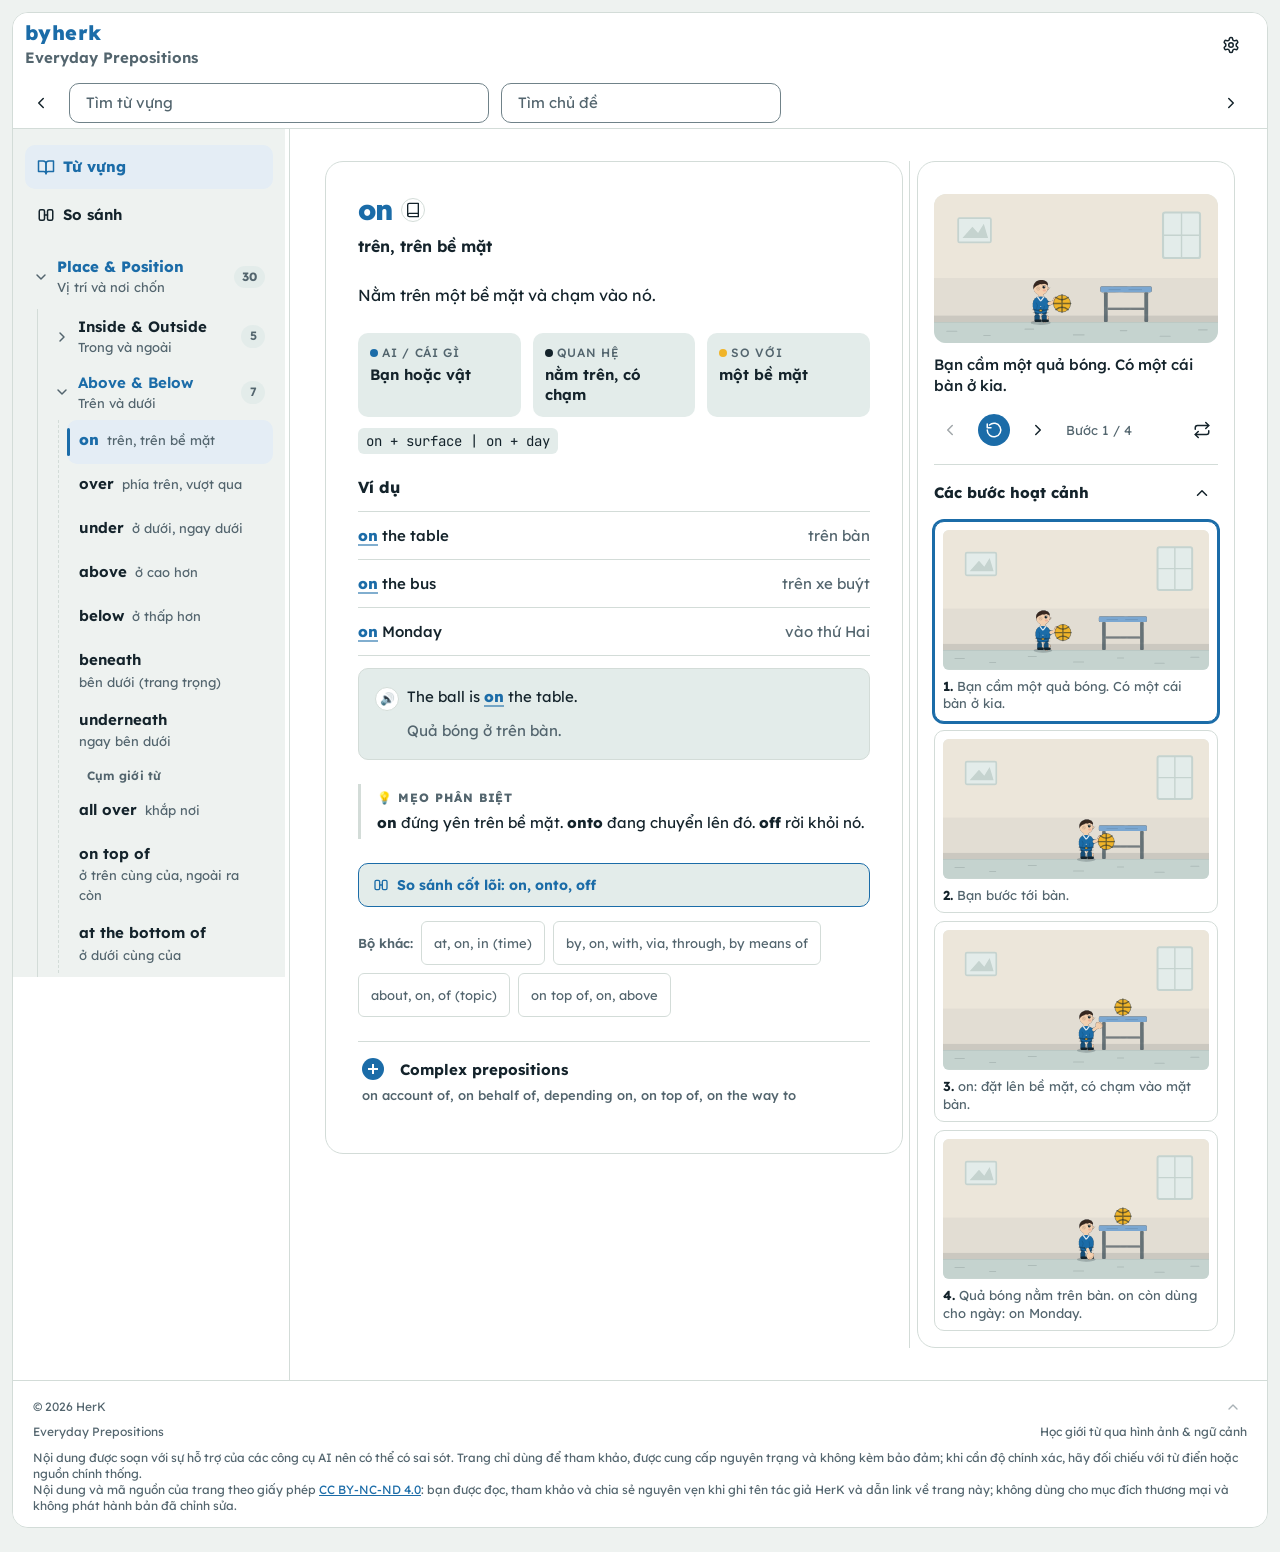
==== everyday-prepositions/index.html @ e8edf74a "feat: add three English learning pages (verbs, prepositions, Latin & Greek roots)" ====
<!doctype html>
<html lang="vi">
<head>
<meta charset="utf-8">
<meta name="viewport" content="width=device-width,initial-scale=1,viewport-fit=cover">
<!--
Everyday Prepositions: interactive English learning storyboard.
Author: HerK, 2026.
AI assistance: made with AI tools under HerK's direction. AI-assisted content may contain errors; the page is provided as is, for reference only, without warranty.
License: CC BY-NC-ND 4.0 (https://creativecommons.org/licenses/by-nc-nd/4.0/) for the page's content and code.
Fonts: Lexend and JetBrains Mono, loaded from Google Fonts under the SIL Open Font License 1.1 (https://openfontlicense.org); the page falls back to system fonts if they are blocked.
Content: 136 entries = 126 prepositions + 10 related expressions that are not prepositions (labelled), 7 large meaning groups, 14 small groups, 83 comparison sets.
Self-contained: scenes are inline SVG drawn by the page's own code, and no other local file is loaded.
-->
<title>Everyday Prepositions</title>
<meta name="description" content="Everyday Prepositions: học 126 giới từ tiếng Anh qua hoạt cảnh từng bước. Tác giả HerK, giấy phép CC BY-NC-ND 4.0.">
<link rel="canonical" href="https://byherk.github.io/projects/everyday-prepositions/">
<style>:root{color-scheme:light;box-sizing:border-box;padding-top:env(safe-area-inset-top,0px);padding-bottom:env(safe-area-inset-bottom,0px)}html{scroll-padding-top:env(safe-area-inset-top,0px)}body{margin:0;padding:0;font:14px -apple-system,BlinkMacSystemFont,sans-serif;background:#fff;color:#000}img{max-width:100%}[hidden]:not([hidden=until-found i]){display:none!important}</style>
<link rel="stylesheet" href="https://fonts.googleapis.com/css2?family=Lexend:wght@400;500;700;800&family=JetBrains+Mono:wght@500&display=swap">
<style>
/* Layout: nhóm → chọn từ → sân khấu hoạt hình (trái) + thẻ nghĩa (phải) → storyboard → các cặp dễ nhầm */
:root{
  /* ===== Design tokens =====
     Nhóm 1: màu ngữ nghĩa. Tên ngắn cũ (--bg, --card, --ink, --soft, --line, --stage, --me, --you, --third, --obj) chỉ là bí danh cho hình minh họa và quy tắc cũ.
     Nhóm 2: thang khoảng cách (4/8), chữ, bo góc, bóng, thời lượng, icon. Độ tương phản đã đo trên computed style thật. */
  --surface-base:#EEF2F0; --surface-raised:#FFFFFF; --surface-sunken:#E3ECEA;
  --text-primary:#14232B; --text-secondary:#53656E;
  --border-subtle:#D3DCD8; --border-strong:#708289;
  --accent:#1B6CA8; --on-accent:#FFFFFF; --focus-ring:var(--accent);
  --accent-tint:color-mix(in srgb,var(--accent) 12%,var(--surface-raised));
  --scrim:rgba(14,39,48,.45);
  --scene-person:#1B6CA8; --scene-other:#DB6F1F; --scene-third:#2C8A6B; --scene-object:#F0B429;
  --space-1:4px; --space-2:8px; --space-3:12px; --space-4:16px; --space-5:20px; --space-6:24px; --space-8:32px;
  --radius-sm:6px; --radius-md:10px; --radius-lg:16px; --radius-pill:999px;
  --shadow-2:0 12px 32px rgba(17,38,43,.18);
  --dur-fast:.12s; --dur-base:.18s; --ease:cubic-bezier(.2,0,0,1);
  --fs-caption:12px; --fs-small:13px; --fs-body:15px; --fs-body-lg:16px; --fs-lead:18px; --fs-title:20px; --fs-display:clamp(34px,3.6vw,48px);
  --fw-regular:400; --fw-medium:500; --fw-semibold:650; --fw-bold:750; --fw-black:800;
  --lh-tight:1.15; --lh-snug:1.35; --lh-body:1.6;
  --icon-sm:16px; --icon-md:20px; --icon-ctl:18px; --btn-icon:32px; --bar-h:52px; --icon-stroke:2;
  --bg:var(--surface-base); --card:var(--surface-raised); --ink:var(--text-primary); --soft:var(--text-secondary); --line:var(--border-subtle); --stage:var(--surface-sunken);
  --me:var(--scene-person); --you:var(--scene-other); --third:var(--scene-third); --obj:var(--scene-object);
  --inkc:#14202A; --ground:#C5D3CF; --wall:#ECE6DA; --obj2:#7BA7D1; --skin:#F3CFAE; --ok:#2C8A6B;
  --f-body:'Lexend',system-ui,-apple-system,'Segoe UI',sans-serif;
  --f-mono:'JetBrains Mono',ui-monospace,Menlo,monospace;
}
@media (prefers-color-scheme: dark){
:root:not([data-theme="light"]){
    --surface-base:#0F1719; --surface-raised:#172226; --surface-sunken:#1E2D31;
    --text-primary:#E6EEEC; --text-secondary:#9BB0AC;
    --border-subtle:#2A3A3E; --border-strong:#64797E;
    --accent:#6DB6EE; --on-accent:#0F1719;
    --scrim:rgba(0,0,0,.6);
    --scene-person:#6DB6EE; --scene-other:#F29B52; --scene-third:#5CC2A0; --scene-object:#F2C14E;
    --inkc:#D5E0DE; --ground:#2A3E42; --wall:#26383B; --obj2:#6F97C2; --ok:#3FA886; color-scheme:dark;
  }
}
:root[data-theme="dark"]{
  --surface-base:#0F1719; --surface-raised:#172226; --surface-sunken:#1E2D31;
  --text-primary:#E6EEEC; --text-secondary:#9BB0AC;
  --border-subtle:#2A3A3E; --border-strong:#64797E;
  --accent:#6DB6EE; --on-accent:#0F1719;
  --scrim:rgba(0,0,0,.6);
  --scene-person:#6DB6EE; --scene-other:#F29B52; --scene-third:#5CC2A0; --scene-object:#F2C14E;
  --inkc:#D5E0DE; --ground:#2A3E42; --wall:#26383B; --obj2:#6F97C2; --ok:#3FA886; color-scheme:dark;
}
*{box-sizing:border-box}
body{margin:0;background:var(--bg);color:var(--ink);font-family:var(--f-body);font-size:15px;line-height:1.55;
  padding-block:22px 56px;
  padding-left:max(16px,env(safe-area-inset-left,0px));padding-right:max(16px,env(safe-area-inset-right,0px))}
.wrap{max-width:1080px;margin:0 auto;display:flex;flex-direction:column;gap:24px}
button{font-family:inherit;color:inherit}
:focus-visible{outline:3px solid var(--accent);outline-offset:2px}
.eyebrow{margin:0 0 6px;font-size:12px;font-weight:700;letter-spacing:.12em;text-transform:uppercase;color:var(--soft)}
h1{margin:0;font-size:clamp(28px,5.6vw,44px);line-height:1.08;font-weight:800;letter-spacing:-.02em;text-wrap:balance}
.nav{display:flex;flex-direction:column;gap:12px}
.chips{display:flex;flex-wrap:wrap;gap:8px}
.chip{padding:8px 14px;border:1px solid var(--line);background:var(--card);border-radius:999px;cursor:pointer;font-size:14px;font-weight:500}
.chip .n{margin-left:6px;font-size:12px;color:var(--soft)}
.chip[aria-pressed="true"]{background:var(--accent);border-color:var(--accent);color:var(--on-accent)}
.vchip{border-radius:8px;font-weight:700;font-size:14.5px;padding:6px 13px;transition:background .15s ease,color .15s ease,border-color .15s ease}
.gdesc{margin:0;color:var(--soft);font-size:14px}
.main{display:grid;grid-template-columns:minmax(0,1.2fr) minmax(0,1fr);gap:20px;align-items:start}
@media (max-width:860px){
.main{grid-template-columns:minmax(0,1fr)}
}
.panel{background:var(--card);border:1px solid var(--line);border-radius:18px;padding:14px;min-width:0}
.stagewrap{display:flex;flex-direction:column;gap:12px}
#stage{display:block;width:100%;height:auto;border-radius:12px}
.cap{margin:0;min-height:3.3em;font-size:16px;font-weight:500;line-height:1.5}
.ctl{display:flex;flex-wrap:wrap;align-items:center;gap:8px}
.btn{padding:8px 14px;border:1px solid var(--line);background:var(--bg);border-radius:10px;cursor:pointer;font-size:14px;font-weight:500}
.btn.pri{background:var(--accent);border-color:var(--accent);color:var(--on-accent)}
.btn:disabled{opacity:.4;cursor:default}
.ctl label{display:flex;align-items:center;gap:6px;font-size:13px;color:var(--soft);margin-left:auto}
#stepno{font-variant-numeric:tabular-nums;font-size:13px;color:var(--soft)}
.info{display:flex;flex-direction:column;gap:14px;padding:20px}
/* ===== Thẻ nghĩa: phân cấp chữ =====
   1 từ đích (display) > 2 loại từ, nghĩa chính > 3 giải thích ngắn > 4 tiêu đề mục (h3) > 5 ví dụ EN > 6 dịch VI và chú thích.
   Khoảng cách: trong một nhóm 8–12px, giữa các mục 24px. Từ đích trong ví dụ: .tgt = đậm + gạch chân + màu nhấn (không chỉ dựa vào màu). */
.wordrow{display:flex;flex-direction:column;gap:var(--space-2)}
.word{margin:0;font-size:clamp(calc(var(--space-8) - var(--space-1)),2.2vw,var(--space-8));line-height:var(--lh-tight);font-weight:var(--fw-black);letter-spacing:-.025em;color:var(--accent);display:inline-flex;align-items:center;flex-wrap:wrap;gap:var(--space-2)}
.word .say{margin:0}
.word-sub{display:flex;flex-wrap:wrap;align-items:baseline;gap:var(--space-1) var(--space-3)}
.gloss{font-size:var(--fs-body-lg);font-weight:var(--fw-semibold)}
.core{margin:0;font-size:var(--fs-body-lg);line-height:var(--lh-body)}
.who{display:grid;grid-template-columns:repeat(3,minmax(0,1fr));gap:var(--space-3)}
.who span{background:var(--surface-sunken);border-radius:var(--radius-md);padding:var(--space-3);font-weight:var(--fw-semibold);font-size:var(--fs-body);line-height:var(--lh-snug);min-width:0;overflow-wrap:anywhere}
.who small{display:flex;align-items:center;gap:var(--space-1);margin-bottom:var(--space-1);font-size:var(--fs-caption);font-weight:var(--fw-medium);letter-spacing:.06em;text-transform:uppercase;color:var(--text-secondary)}
.who small::before{content:"";width:8px;height:8px;border-radius:50%;background:var(--text-primary)}
.who .w0 small::before{background:var(--scene-person)}
.who .w2 small::before{background:var(--scene-object)}
@media (max-width:600px){ /* 3 ô hẹp bị xuống dòng từng chữ; ≤600px xếp mỗi ô một hàng, nhãn bên trái, nội dung bên phải */
 .who{grid-template-columns:minmax(0,1fr)}
 .who span{display:flex;align-items:baseline;gap:var(--space-3)}
 .who small{flex:none;width:calc(var(--space-8)*3);margin-bottom:0;white-space:nowrap} /* nhãn trang giới từ dài hơn nhãn trang động từ ("Ai / cái gì", F-15 giữ nhãn) nên cột nhãn rộng 96px thay vì 80px */
}
.pat{margin:0}
.pat code{font-family:var(--f-mono);font-size:14px;background:var(--surface-sunken);padding:var(--space-1) var(--space-2);border-radius:var(--radius-sm);overflow-wrap:anywhere}
.ex-sec{display:flex;flex-direction:column;gap:var(--space-3)}
.sec-h{margin:0;font-size:var(--fs-body-lg);font-weight:var(--fw-bold);line-height:var(--lh-snug)}
.ph{margin:0;padding:0;list-style:none;display:flex;flex-direction:column;border-top:1px solid var(--border-subtle)}
.ph li{display:flex;justify-content:space-between;gap:var(--space-4);padding:var(--space-3) 0;border-bottom:1px solid var(--border-subtle)}
.ph-en{font-size:var(--fs-body);font-weight:var(--fw-medium)}
.ph-vi{font-size:var(--fs-body);color:var(--text-secondary);text-align:right}
@media (max-width:600px){.ph li{flex-direction:column;gap:var(--space-1)}.ph-vi{text-align:left}} /* ≤600px tiếng Anh trên, tiếng Việt dưới, cùng căn trái */
.ex{margin:0;padding:var(--space-4);background:var(--surface-sunken);border:1px solid var(--border-subtle);border-radius:var(--radius-md);line-height:var(--lh-body);transition:background-color var(--dur-base) var(--ease)}
.ex.saying{background:var(--accent-tint)} /* câu đang đọc: một điểm nhấn duy nhất, như .cex-pair.saying */
@media (prefers-reduced-motion:reduce){.ex{transition:none}}
.ex-en{font-size:var(--fs-body);font-weight:var(--fw-regular);color:var(--text-primary)}
.ex-vi{display:block;color:var(--text-secondary);font-style:normal;font-size:var(--fs-body);font-weight:var(--fw-regular);margin-top:var(--space-2);padding-left:calc(var(--icon-md) + var(--space-1) + var(--space-2))}
.tgt,.cex-en mark{background:none;color:var(--accent);font-weight:var(--fw-black);text-decoration:underline;text-decoration-thickness:2px;text-underline-offset:3px;text-decoration-color:color-mix(in srgb,var(--accent) 55%,transparent);padding:0}
.cmp{margin:0;padding:var(--space-1) 0 var(--space-1) var(--space-4);border-left:3px solid var(--border-subtle);font-size:var(--fs-body);line-height:var(--lh-body)}
.cmp small{display:block;font-size:var(--fs-caption);font-weight:var(--fw-bold);letter-spacing:.08em;text-transform:uppercase;color:var(--text-secondary);margin-bottom:var(--space-1)}
.cmp p{margin:0}
.cmp b,.cmpnote b{font-weight:var(--fw-bold);color:var(--text-primary)}
input::placeholder,textarea::placeholder{color:var(--text-secondary);opacity:1}
h2.sec{margin:0 0 4px;font-size:20px;font-weight:700}
/* Các bước hoạt cảnh: một hình mỗi hàng ở mọi bề rộng, hình rộng gần hết khung (giữ tỷ lệ 400:210), chữ của bước nằm dưới hình */
.board{display:grid;grid-template-columns:minmax(0,1fr);gap:var(--space-2)}
.board[hidden]{display:none}
.fr{display:flex;flex-direction:column;gap:var(--space-2);padding:var(--space-2);text-align:left;background:var(--card);border:1px solid var(--line);border-radius:var(--radius-md);cursor:pointer;min-width:0}
.fr svg{display:block;width:100%;height:auto;border-radius:var(--radius-sm)}
.fr p{margin:0;font-size:var(--fs-small);line-height:var(--lh-snug);color:var(--soft)}
.fr b{color:var(--ink);font-variant-numeric:tabular-nums}
.fr[aria-current="step"]{border-color:var(--accent);box-shadow:0 0 0 2px var(--accent)}
.pairs{display:grid;grid-template-columns:repeat(auto-fit,minmax(250px,1fr));gap:12px}
.pair{background:var(--card);border:1px solid var(--line);border-radius:14px;padding:14px;display:flex;flex-direction:column;gap:10px;min-width:0}
.pair p{margin:0;font-size:14px;color:var(--soft)}
.pair .chips{gap:6px}
.pair .chip{padding:5px 12px;font-weight:700}
/* SVG scene */
.pc line.fs{stroke:var(--skin);stroke-width:4.8}
.shd{fill:var(--ink);opacity:.13}
.hl{fill:var(--ground);opacity:.55}
.cdb ellipse{fill:var(--ink);opacity:.06}
.gt{fill:none;stroke:var(--ink);stroke-width:1.6;stroke-linecap:round;opacity:.13}
.o,.o2{stroke:rgba(18,32,40,.3);stroke-width:1;stroke-linejoin:round}
.bgw{fill:var(--wall)}
.bgw2{fill:var(--ink);opacity:.045}
.bgb{fill:var(--ink);opacity:.11}
.bgwin rect{fill:var(--stage);stroke:var(--ground);stroke-width:3}
.bgwin path{stroke:var(--ground);stroke-width:2;fill:none}
.bgpic rect{fill:var(--stage);stroke:var(--ground);stroke-width:2.5}
.bgpic path{fill:var(--ground)}
.bgdt rect,.bgdt circle{fill:var(--ground);opacity:.7}
.hlt{fill:none;stroke:#fff;stroke-opacity:.22;stroke-width:2.2;stroke-linecap:round}
.brw{fill:none;stroke:#3a2a22;stroke-width:1.3;stroke-linecap:round}
.pc-third .brw{stroke:#8a8a93}
.bgpic circle{fill:var(--stage);stroke:var(--ground);stroke-width:2.5}
.bgpic .bgh{fill:none;stroke:var(--ground);stroke-width:2;stroke-linecap:round}
.bgsh{fill:var(--soft);opacity:.55}
.bgbk rect{fill:var(--ground)}
.bgbk rect:nth-child(2n){fill:var(--obj2);opacity:.55}
.bgcu rect{fill:var(--obj2);opacity:.45}
.bgh{stroke:var(--ground);stroke-width:2;fill:none;stroke-linecap:round}
.bgdt2 path{fill:var(--ground);opacity:.75}
.bgfc{fill:none;stroke:var(--ground);stroke-width:3;opacity:.8}
.bgbird{fill:none;stroke:var(--ink);stroke-width:1.4;opacity:.3;stroke-linecap:round}
.bgdim{fill:#0b1a2a;opacity:.34}
.bgmoon{fill:#f4efd2}
.bgstar{fill:#fff;opacity:.85}
.bgnight .bgwin rect{fill:#1d2b3f}
.bgnight .bgdim{opacity:.22}
.pc line.slh{stroke:#fff;stroke-opacity:.26;stroke-width:1.5}
.pc line.slh.sk{stroke-opacity:.3}
.sh2s{fill:#000;fill-opacity:.16}
.fold{fill:none;stroke:#000;stroke-opacity:.2;stroke-width:.9;stroke-linecap:round}
.cuff{stroke-opacity:.38;stroke-width:1.3}
.cheek{fill:#e8756a;fill-opacity:.34}
.strand{fill:none;stroke:#fff;stroke-opacity:.3;stroke-width:.9;stroke-linecap:round}
.hairs{fill:none;stroke:#000;stroke-opacity:.32;stroke-width:.8;stroke-linecap:round}
.hairs.lid{stroke:#14232B;stroke-opacity:.55;stroke-width:1}
.eyehl{fill:#fff}
.fing{fill:none;stroke:#7a4a30;stroke-opacity:.35;stroke-width:.7;stroke-linecap:round}
.lgh{fill:none;stroke:#fff;stroke-opacity:.22;stroke-width:1.2;stroke-linecap:round}
.lgs{fill:none;stroke:#000;stroke-opacity:.16;stroke-width:1.4;stroke-linecap:round}
.sole{fill:none;stroke:#000;stroke-opacity:.45;stroke-width:1.1;stroke-linecap:round}
.btn{fill:#fff;fill-opacity:.85}
.buck{fill:#e8b13a;stroke:#14232B;stroke-width:.6;stroke-linejoin:round}
.sky{fill:var(--stage)}
.ground{fill:var(--ground)}
.el{transform-origin:0 0;transform-box:view-box;transition:transform var(--d,1.2s) ease-in-out,opacity .5s ease}
.snap .el{transition:none}
@media (prefers-reduced-motion:reduce){
.el{transition-duration:.01s}
}
.lw{transform-origin:0 0;transform-box:view-box}
.walking .lw1{animation:lstep var(--sd,.46s) ease-in-out infinite alternate}
.walking .lw2{animation:lstep var(--sd,.46s) ease-in-out infinite alternate-reverse}
@keyframes lstep{from{transform:rotate(var(--sa,-26deg))}to{transform:rotate(var(--sb,26deg))}}
.kw,.aw{transform-origin:0 0;transform-box:view-box}
.walking .kw1{animation:kstep calc(var(--sd,.46s)*2) ease-in-out infinite}
.walking .kw2{animation:kstep calc(var(--sd,.46s)*2) ease-in-out infinite;animation-delay:calc(var(--sd,.46s)*-1)}
@keyframes kstep{0%,50%{transform:rotate(3deg)}75%{transform:rotate(var(--sk,52deg))}100%{transform:rotate(3deg)}}
.walking .aw[data-rest].awA{animation:astep var(--sd,.46s) ease-in-out infinite alternate-reverse}
.walking .aw[data-rest].awB{animation:astep var(--sd,.46s) ease-in-out infinite alternate}
@keyframes astep{from{transform:rotate(var(--aa,-24deg))}to{transform:rotate(var(--ab,24deg))}}
.fw{transform-origin:0 0;transform-box:view-box}
.walking .fw1{animation:fstep calc(var(--sd,.46s)*2) ease-in-out infinite}
.walking .fw2{animation:fstep calc(var(--sd,.46s)*2) ease-in-out infinite;animation-delay:calc(var(--sd,.46s)*-1)}
@keyframes fstep{0%{transform:rotate(15deg)}40%{transform:rotate(-17deg)}50%{transform:rotate(-4deg)}62%{transform:rotate(-20deg)}80%{transform:rotate(-10deg)}100%{transform:rotate(15deg)}}
.bw{transform-origin:0 -22px;transition:rotate .25s ease-out}
.walking .bw{rotate:var(--lean,0deg);animation:bstep var(--sd,.46s) ease-in-out infinite}
@keyframes bstep{0%,100%{transform:translateY(var(--bh,1.7px))}50%{transform:translateY(calc(var(--bh,1.7px)*-1))}}
@media (prefers-reduced-motion:reduce){
.walking .lw,.walking .kw,.walking .aw,.walking .fw,.walking .bw{animation:none;rotate:none}
.walking .aw[data-rest].awA,.walking .aw[data-rest].awB{animation:none}
.bw{transition:none}
}
.pc{color:var(--me)}
.pc-you{color:var(--you)}
.pc-third{color:var(--third)}
.pc rect{fill:currentColor}
.pc line{stroke:currentColor;stroke-width:6;stroke-linecap:round}
.skin,.hand{fill:var(--skin)}
.eyedot{fill:#14232B}
.hair{fill:#3a2a22}
.pc-you .hair{fill:#1d1d2b}
.pc-third .hair{fill:#9a9aa3}
.pc rect.nk{fill:var(--skin)}
.ear{stroke:rgba(0,0,0,.18);stroke-width:.8}
.cl{fill:none;stroke:#fff;stroke-opacity:.85;stroke-width:1.8;stroke-linecap:round;stroke-linejoin:round}
.blt{fill:none;stroke:rgba(0,0,0,.28);stroke-width:2.2;stroke-linecap:round}
.o{fill:var(--obj)}
.o2{fill:var(--obj2)}
.tb{fill:var(--obj2)}
.ln{fill:none;stroke:var(--ink);stroke-width:2;stroke-linecap:round;stroke-linejoin:round;opacity:.65}
.cn{fill:var(--obj);stroke:var(--ink);stroke-opacity:.35;stroke-width:1.5}
.dk{fill:var(--ink)}
.scr{fill:var(--stage)}
.cm{font:800 13px var(--f-body);fill:var(--ink)}
.bb,.cd{fill:var(--card);stroke:var(--line);stroke-width:1.5}
.bq{font:600 13px var(--f-body);fill:var(--ink)}
.ct{font:600 12px var(--f-body);fill:var(--ink)}
.lb{font:600 12px var(--f-body);fill:var(--soft)}
.sp{fill:none;stroke:var(--soft);stroke-width:2;stroke-dasharray:5 4}
.ar{fill:none;stroke:var(--accent);stroke-width:3.5;stroke-linecap:round;stroke-linejoin:round}
.kn{stroke-width:3}
.hd{stroke-width:3}
.cf{fill:var(--card);stroke:var(--ink);stroke-opacity:.5;stroke-width:2}
.o2g rect,.o2g circle{fill:var(--obj2)}
.hole{fill:var(--stage)}
.tk{fill:var(--ok)}
.tkp{fill:none;stroke:#fff;stroke-width:2.6;stroke-linecap:round;stroke-linejoin:round}
.qq{fill:var(--obj)}
.cn2{fill:var(--me);opacity:.2}
.fl{fill:var(--you)}
.ap{fill:#D8553F}
.lf{fill:var(--third)}
.mt{fill:#B8573D}
.tg{fill:#E58A93}
.pl{fill:none;stroke:var(--you);stroke-width:4;stroke-linecap:round}
.wv{stroke:var(--accent);opacity:1}
.cmpsec{display:flex;flex-direction:column;gap:14px}
.cmpsec h2.sec{margin:0}
.cmpnote{margin:0;font-size:var(--fs-body);font-weight:500}
.sec2{margin:0;font-size:17px;font-weight:700}
.cmpsec>.ux-fold-head{margin-top:var(--space-3)}
.cmpsec>.cboard[hidden]{display:none}
.cmpwrap{display:grid;grid-template-columns:repeat(auto-fit,minmax(min(100%,300px),1fr));gap:var(--space-4)}
.cpanel{background:var(--card);border:1px solid var(--line);border-radius:var(--radius-lg);padding:var(--space-3);display:flex;flex-direction:column;gap:var(--space-3);min-width:0}
.chead{display:flex;flex-wrap:wrap;align-items:baseline;gap:2px var(--space-3)}
.cword{display:inline-flex;align-items:center;gap:var(--space-2);padding:0;border:0;background:none;cursor:pointer;font:inherit;color:var(--accent);font-size:28px;font-weight:800;letter-spacing:-.02em;line-height:1.1;text-align:left}
.cword .cwt{font-size:inherit;color:inherit;border-bottom:2px dotted transparent}
.cword:hover .cwt{border-bottom-color:currentColor}
.cword[aria-pressed="true"] .cwt{border-bottom:2px solid currentColor}
.crow.chd .cword{font-size:var(--fs-title)}
.chead span{font-size:var(--fs-small);color:var(--soft)}
.cst{display:block;width:100%;height:auto;border-radius:var(--radius-md)}
.ccap{font-size:var(--fs-body);line-height:1.45;min-height:4.4em}
#cstepno{font-variant-numeric:tabular-nums;font-size:var(--fs-small);color:var(--soft)}
.cboard{overflow-x:auto;border:1px solid var(--line);border-radius:var(--radius-lg);background:var(--card)}
.cin{min-width:calc(var(--n)*190px)}
.crow{display:grid;grid-template-columns:repeat(var(--n),minmax(0,1fr));gap:var(--space-3);padding:var(--space-3);border-top:1px solid var(--line);cursor:pointer}
.crow.chd{cursor:default;border-top:0;font-size:var(--fs-title);color:var(--accent);padding-bottom:var(--space-1)}
.crow[aria-current]{background:var(--stage)}
.cell{min-width:0}
.cell svg{display:block;width:100%;height:auto;border-radius:var(--radius-md)}
.cell p{margin:var(--space-2) 0 0;font-size:var(--fs-body);line-height:1.45;color:var(--soft)}
.cell b{color:var(--ink);font-variant-numeric:tabular-nums}
.cbtns{display:flex;flex-direction:column;gap:var(--space-2)}
.cbtns .btn{display:inline-flex;align-items:center;gap:var(--space-2);text-align:left}
.cbtns .btn.btn-pri{background:var(--stage);border-color:var(--accent);color:var(--accent);font-weight:700}
.cbtns .btn.btn-pri:hover{background:var(--card);box-shadow:0 2px 8px rgba(0,0,0,.08)}
.cbtns .btn .ic{flex:none}
.cbtns-sub{display:flex;flex-wrap:wrap;align-items:center;gap:var(--space-2);margin-top:2px}
.csub-lbl{font-size:var(--fs-caption);font-weight:600;color:var(--soft)}
.csub-chip{padding:var(--space-1) var(--space-3);border:1px solid var(--line);background:var(--card);border-radius:var(--radius-sm);font-size:var(--fs-caption);color:var(--soft);cursor:pointer;transition:all .15s ease}
.csub-chip:hover{color:var(--ink);border-color:var(--accent);background:var(--stage)}
@media (prefers-reduced-motion:reduce){.csub-chip{transition:none}}
.combo{position:relative;max-width:560px;width:100%}
.cbpop{position:absolute;z-index:30;left:0;right:0;top:calc(100% + var(--space-2));background:var(--card);border:1px solid var(--line);border-radius:var(--radius-lg);box-shadow:var(--shadow-2);padding:var(--space-2);display:flex;flex-direction:column;gap:var(--space-2)}
.cbpop[hidden]{display:none}
.cbsearch{position:relative;isolation:isolate;display:flex;align-items:center;gap:var(--space-1);height:40px;padding:0 var(--space-1);border:1px solid var(--border-strong);border-radius:var(--radius-md);background:var(--surface-raised);color:var(--text-secondary)}
.cbsearch::after{content:"";position:absolute;inset:-3px;z-index:-1}
.cbsearch:focus-within{outline:3px solid var(--accent);outline-offset:1px}
.cbsearch input{flex:1;min-width:0;height:100%;border:0;background:transparent;color:var(--ink);font:inherit;font-size:var(--fs-body);padding:0 var(--space-2);outline:none}
#cblist{margin:0;padding:0;list-style:none;max-height:min(340px,50vh);overflow:auto}
#cblist li{padding:var(--space-2) var(--space-3);border-radius:var(--radius-md);cursor:pointer;font-size:var(--fs-body);font-weight:500;display:flex;justify-content:space-between;gap:var(--space-3)}
#cblist li.act{background:var(--stage)}
#cblist li[aria-selected="true"]{font-weight:700;color:var(--accent)}
#cblist li[aria-selected="true"]::after{content:"✓";flex:none}
#cblist mark{background:none;color:var(--accent);font-weight:800;text-decoration:underline;text-underline-offset:3px}
.cbempty,.cbcount{margin:0;padding:var(--space-1) var(--space-3);font-size:var(--fs-small);color:var(--soft)}
.cbcount:empty{display:none}
.gclear[hidden]{display:none}
.gl{margin:0;padding:0;list-style:none;max-height:min(400px,55vh);overflow:auto;scroll-padding-block:34px}
.gl[hidden]{display:none}
.gl .ghd{position:sticky;top:0;z-index:1;display:flex;justify-content:space-between;padding:var(--space-2) var(--space-3) var(--space-1);background:var(--card);border-bottom:1px solid var(--line);font-size:var(--fs-caption);font-weight:700;letter-spacing:.08em;text-transform:uppercase;color:var(--soft)}
.gl li[role=option]{padding:var(--space-2) var(--space-3);border-radius:var(--radius-md);cursor:pointer;display:flex;flex-wrap:wrap;align-items:baseline;gap:2px var(--space-3)}
.gl li.act{background:var(--stage)}
.gl li[aria-selected="true"]::after{content:"✓";margin-left:auto;color:var(--accent);font-weight:700}
.gl .gw{font-size:var(--fs-body);font-weight:800;color:var(--accent)}
.gl .gv{font-size:var(--fs-small);color:var(--soft)}
.gl .gm{flex-basis:100%;font-size:var(--fs-small);color:var(--soft)}
.gl mark{background:none;color:inherit;font-weight:800;text-decoration:underline;text-underline-offset:3px}
.gl .gw mark{color:var(--ink)}
.mainzone{display:flex;flex-direction:column;gap:var(--space-6)}
body::before{content:"";position:fixed;inset:0 0 auto;height:env(safe-area-inset-top,0px);z-index:50;background:var(--bg)}
#card,#bigname,#cbigname,#cmpnote,#ux-shell{scroll-margin-top:calc(72px + env(safe-area-inset-top,0px))}
.bigname{display:flex;align-items:center;gap:var(--space-2);font-size:var(--fs-body);font-weight:700;color:var(--ink);min-width:0}
.bigico{flex:none;display:inline-flex;color:var(--soft)}
.bigname #bigtxt{min-width:0;overflow-wrap:anywhere}
.tree2 li.bhd,#cblist.tree2 li.bhd{align-items:center}
.tree2 .bhn,#cblist.tree2 .bhn{display:flex;flex-direction:column;gap:1px;min-width:0}
.tree2 .bhn b,#cblist.tree2 .bhn b{font-weight:700;overflow-wrap:anywhere}
.tree2 .bhn small,#cblist.tree2 .bhn small{font-size:var(--fs-caption);font-weight:500;color:var(--soft);white-space:nowrap;overflow:hidden;text-overflow:ellipsis}
.tree2 li.bhd.cur .bhn b,#cblist.tree2 li.bhd.cur .bhn b{color:var(--accent)}
.tree2 li.sgh,#cblist.tree2 li.sgh{display:flex;align-items:center;gap:var(--space-2);padding:var(--space-2) var(--space-3) var(--space-2) 28px;border-radius:var(--radius-md);cursor:pointer;font-size:var(--fs-body);font-weight:600;color:var(--ink)}
.tree2 li.sgh.act,#cblist.tree2 li.sgh.act{background:var(--stage)}
.tree2 li.sgh.cur .shn,#cblist.tree2 li.sgh.cur .shn{color:var(--accent);font-weight:800}
.tree2 li.sgh .bch,#cblist.tree2 li.sgh .bch{flex:none;color:var(--soft);transition:transform .15s}
.tree2 li.sgh[aria-expanded="true"] .bch,#cblist.tree2 li.sgh[aria-expanded="true"] .bch{transform:rotate(90deg)}
.tree2 li.sgh .shn,#cblist.tree2 li.sgh .shn{flex:1;min-width:0;overflow-wrap:anywhere}
.tree2 li.sgh .bhc,#cblist.tree2 li.sgh .bhc{flex:none;margin-left:auto;font-size:var(--fs-caption);font-weight:600;color:var(--soft);font-variant-numeric:tabular-nums}
.tree2 li.sdesc,#cblist.tree2 li.sdesc{padding:0 var(--space-3) var(--space-1) 50px;font-size:var(--fs-small);color:var(--soft)}
.tree2 li[role=option]:not(.bhd):not(.sgh):not(.phd):not(.gm),#cblist.tree2 li[role=option]:not(.bhd):not(.sgh):not(.phd):not(.gm){padding-left:50px}
.tree2 li.ph2,#cblist.tree2 li.ph2{padding-left:64px}
.tree2.q li[role=option]:not(.gm){padding-left:var(--space-3)}
.tree2 .opath{flex-basis:100%;font-size:var(--fs-small);line-height:var(--lh-snug);color:var(--text-secondary)}
#cblist.tree2.q li[role=option]{flex-wrap:wrap}
.tree2 li.phd,#cblist.tree2 li.phd{display:flex;align-items:center;gap:var(--space-2);padding:var(--space-1) var(--space-3) var(--space-1) 50px;border-radius:var(--radius-md);cursor:pointer;color:var(--soft)}
.tree2 li.phd.act,#cblist.tree2 li.phd.act{background:var(--stage)}
.tree2 li.phd .phn,#cblist.tree2 li.phd .phn{font-size:var(--fs-small);font-weight:700;padding:1px var(--space-3);border:1px solid var(--line);border-radius:var(--radius-pill);background:var(--bg);color:var(--ink);font-variant-numeric:tabular-nums}
.tree2 li.phd .pch,#cblist.tree2 li.phd .pch{transition:transform .15s}
.tree2 li.phd[aria-expanded="true"] .pch,#cblist.tree2 li.phd[aria-expanded="true"] .pch{transform:rotate(180deg)}
.tree2 li.phd[aria-expanded="true"] .phn,#cblist.tree2 li.phd[aria-expanded="true"] .phn{display:none}
.tree2 li[data-n],#cblist.tree2 li[data-n]{scroll-margin-top:50px}
@media (prefers-reduced-motion:reduce){
.tree2 li.sgh .bch,.tree2 li.phd .pch{transition:none}
}
.tree2 li.qsec,#cblist.tree2 li.qsec{display:flex;align-items:center;gap:var(--space-2);padding:var(--space-2) var(--space-3) var(--space-1);font-size:var(--fs-caption);font-weight:700;color:var(--soft);font-variant-numeric:tabular-nums}
.tree2 li.qsec .qico,#cblist.tree2 li.qsec .qico{font-size:var(--fs-caption);font-weight:800;letter-spacing:.02em}
.tree2 li.gm,#cblist.tree2 li.gm{display:flex;flex-wrap:nowrap;align-items:center;gap:var(--space-3);padding:var(--space-2) var(--space-3);border-radius:var(--radius-md);cursor:pointer}
.tree2 li.gm .gic,#cblist.tree2 li.gm .gic{flex:none;color:var(--soft)}
.tree2 li.gm .bch{flex:none;color:var(--soft);transition:transform .15s}
.tree2 li.gm[aria-expanded="true"] .bch{transform:rotate(90deg)}
@media (prefers-reduced-motion:reduce){.tree2 li.gm .bch{transition:none}}
.tree2 li.gm .gmn,#cblist.tree2 li.gm .gmn{display:flex;flex-direction:column;gap:1px;flex:1;min-width:0}
.tree2 li.gm .gmn b,#cblist.tree2 li.gm .gmn b{font-size:var(--fs-body);font-weight:700;color:var(--ink);overflow-wrap:anywhere}
.tree2 li.gm:not(.gms) .gmn small,#cblist.tree2 li.gm:not(.gms) .gmn small{font-size:var(--fs-caption);font-weight:500;color:var(--soft)}
.tree2 li.gm.gms .gmn,#cblist.tree2 li.gm.gms .gmn{gap:2px} /* dòng tiếng Việt của nhóm nhỏ: kiểu .ux-vi như cây sidebar */
.tree2 li.gm mark,#cblist.tree2 li.gm mark{background:none;color:var(--accent);font-weight:800;text-decoration:underline;text-underline-offset:3px}
.tree2 li.gm.gms,#cblist.tree2 li.gm.gms{padding-left:26px}
/* ô "Tìm chủ đề": nhóm lớn vừa chọn (một nhóm tại một thời điểm) và nhóm nhỏ đang chọn tô xanh, giống .bhd.cur / .sgh.cur của ô từ vựng */
.tree2 li.gm.cur .gmn b,#cblist.tree2 li.gm.cur .gmn b{color:var(--accent)}
.tree2 li.gm.gms.cur .gmn b,#cblist.tree2 li.gm.gms.cur .gmn b{font-weight:800}
.tree2 li.gm .bhc,#cblist.tree2 li.gm .bhc{flex:none;margin-left:auto;font-size:var(--fs-caption);font-weight:600;color:var(--soft);font-variant-numeric:tabular-nums}
.tree2 li.gm[aria-selected="true"]::after,#cblist.tree2 li.gm[aria-selected="true"]::after{content:none}
.tree2 li.sgh.leaf,#cblist.tree2 li.sgh.leaf{padding-left:50px}
.tree2 li.sgh.leaf[aria-selected="true"]::after,#cblist.tree2 li.sgh.leaf[aria-selected="true"]::after{content:none}
.snap .el{transition:none}
.rm{fill:var(--card);stroke:var(--soft);stroke-width:2;stroke-dasharray:7 5}
.tn{fill:var(--ink);opacity:.4}
.mo{fill:var(--obj2)}
.wl{fill:var(--obj2)}
.wt{fill:var(--obj2);opacity:.75}
.br{fill:var(--soft)}
.rl,.lad{stroke:var(--soft);opacity:1;stroke-width:3}
.tr{fill:var(--soft)}
.cr{fill:var(--third);opacity:.85}
.rg{fill:var(--me);fill-opacity:.08;stroke:var(--me);stroke-width:2;stroke-dasharray:6 5}
.sn{fill:var(--obj2);fill-opacity:.55}
.chip.cxchip{border-style:dashed}
@keyframes wpin{from{opacity:0;transform:translate(-50%,10px)}to{opacity:1;transform:translate(-50%,0)}}
.cword[aria-expanded="true"] .cwt{background:color-mix(in srgb,var(--accent) 16%,transparent);border-radius:var(--radius-sm)}
@keyframes wbin{from{opacity:0;transform:scale(.8)}to{opacity:.94;transform:scale(1)}}
.wlive{position:absolute;width:1px;height:1px;overflow:hidden;clip:rect(0 0 0 0);white-space:nowrap}
#cblist li.ghd{position:sticky;top:0;z-index:1;cursor:default;padding:var(--space-2) var(--space-3) var(--space-1);border-radius:0;background:var(--card);border-bottom:1px solid var(--line);font-size:var(--fs-caption);font-weight:700;letter-spacing:.08em;text-transform:uppercase;color:var(--soft)}
#cblist li[role=option]{scroll-margin-top:34px}
.chip.big{border-radius:var(--radius-md);font-weight:700;padding:var(--space-2) var(--space-4)}
.bchips{padding-bottom:2px}
.vmore[hidden],.chips[hidden]{display:none}
.vclamp{overflow:hidden}
.vmore{align-self:flex-start;display:inline-flex;align-items:center;gap:var(--space-2);font-size:var(--fs-small);min-height:36px}
.vmore svg{width:18px;height:18px;transition:transform .15s}
.vmore[aria-expanded="true"] svg{transform:rotate(180deg)}
.vmore[aria-expanded="true"] span{display:none}
.subchips{position:relative;display:flex;gap:var(--space-2);overflow-x:auto;padding:2px 0 var(--space-2);scrollbar-width:thin}
.subchips:empty{display:none}
.subchips .chip{flex:none;font-size:var(--fs-small);padding:var(--space-2) var(--space-3);white-space:nowrap;background:var(--card);color:var(--ink);border-color:var(--line)}
.subchips .chip[aria-pressed="false"]{background:transparent;color:var(--soft);font-weight:400}
.subchips .chip[aria-pressed="false"]:hover{background:var(--card);color:var(--ink)}
@media (max-width:640px){
.subchips{padding-right:28px;-webkit-mask-image:linear-gradient(to right,#000 calc(100% - 28px),transparent);mask-image:linear-gradient(to right,#000 calc(100% - 28px),transparent)}
}
@media (min-width:641px){
.subchips{flex-wrap:wrap;overflow:visible}
}
@media (prefers-reduced-motion:reduce){
.vmore svg{transition:none}
}
#cblist li.bhd,.gl li.bhd{position:sticky;top:0;z-index:2;display:flex;flex-wrap:nowrap;align-items:center;justify-content:flex-start;gap:var(--space-2);padding:var(--space-2) var(--space-3);border-radius:var(--radius-md);background:var(--card);border-bottom:1px solid var(--line);font-size:var(--fs-body);font-weight:700;letter-spacing:0;text-transform:none;color:var(--ink);cursor:pointer}
#cblist li.bhd[role=presentation],.gl li.bhd[role=presentation]{cursor:default}
#cblist li.bhd.act,.gl li.bhd.act{background:var(--stage)}
.bhd .bch{flex:none;color:var(--soft);transition:transform .15s}
.bhd[aria-expanded="true"] .bch{transform:rotate(90deg)}
.bhd .bhn{flex:1;min-width:0}
.bhd .bhc{flex:none;margin-left:auto;font-size:var(--fs-caption);font-weight:600;color:var(--soft);font-variant-numeric:tabular-nums}
#cblist li.ghd,.gl li.ghd{position:static;padding:var(--space-2) var(--space-3) var(--space-1);border-bottom:0;font-size:var(--fs-caption)}
#cblist li[data-n],.gl li[data-n]{scroll-margin-top:44px}
#cblist li.bhd[data-n],.gl li.bhd[data-n]{scroll-margin-top:0}
@media (prefers-reduced-motion:reduce){
.bhd .bch{transition:none}
}
.pf{filter:url(#paint)}
/* Compact structure with softer EN–VI examples. Mọi giá trị dùng token ở :root. */
[hidden]{display:none!important}
body{padding:var(--space-3) max(var(--space-3),env(safe-area-inset-right,0px)) var(--space-6) max(var(--space-3),env(safe-area-inset-left,0px))}
.wrap{max-width:1360px;gap:0;background:var(--surface-raised);border:1px solid var(--border-subtle);border-radius:var(--radius-lg);overflow:clip}
/* --- Thanh đầu trang --- */
.ux-top{display:flex;align-items:center;justify-content:flex-start;gap:var(--space-4);min-height:64px;padding:var(--space-2) var(--space-5) var(--space-2) var(--space-3);background:var(--surface-raised)}
.ux-brand{display:flex;flex-direction:column;gap:var(--space-1);min-width:0;margin:0}
.ux-logo{font-size:var(--fs-title);font-weight:var(--fw-black);line-height:var(--lh-tight);letter-spacing:.02em;color:var(--accent);white-space:nowrap;overflow:hidden;text-overflow:ellipsis}
.ux-brand .ux-title{font-size:var(--fs-body);font-weight:var(--fw-semibold);line-height:var(--lh-snug);letter-spacing:0;color:var(--text-secondary);margin:0;white-space:nowrap;overflow:hidden;text-overflow:ellipsis}
.ux-ib{position:relative;box-sizing:border-box;display:inline-grid;place-items:center;flex:none;width:var(--btn-icon);height:var(--btn-icon);padding:0;border:0;border-radius:50%;background:transparent;color:var(--text-primary);font:inherit;cursor:pointer;transition:background var(--dur-fast) var(--ease),color var(--dur-fast) var(--ease)}
/* Mẫu nút 🔊: icon 18px, khung nhìn thấy 32px, không viền; vùng bấm 44x44 vô hình bằng ::after (kể cả hàng chạm của điều khiển hoạt cảnh). */
.ux-ib::after{content:"";position:absolute;inset:calc((100% - 44px)/2)}
.ux-ib svg{display:block;flex:none;width:var(--icon-ctl);height:var(--icon-ctl);stroke-width:var(--icon-stroke)}
.ux-ib:hover{background:var(--surface-sunken)}
.ux-ib[aria-pressed="true"]{background:var(--accent-tint);color:var(--accent)}
.ux-ib.pri,.ux-ib.pri:hover{background:var(--accent);color:var(--on-accent)}
.ux-ib.pri:hover{filter:brightness(1.1)}
.ux-ib:focus-visible{outline:3px solid var(--focus-ring);outline-offset:2px}
.ux-ib:disabled{opacity:.4;cursor:default}
.ux-ib:disabled:hover{background:transparent}
/* Nút thu gọn/mở rộng chỉ có icon (mẫu .ux-ib: icon 18px, khung 32px, vùng bấm 44px) cạnh tiêu đề khối; icon xoay khi đang mở */
.ux-fold-head{display:flex;align-items:center;justify-content:space-between;gap:var(--space-3)}
.ux-fold svg{transition:transform var(--dur-fast) var(--ease)}
.ux-fold[aria-expanded="true"] svg{transform:rotate(180deg)}
.ux-audio-trigger{margin-left:auto}
/* --- Thanh công cụ một hàng (mẫu chung với trang Latin & Greek roots): mũi tên danh sách · ô tìm kiếm · mũi tên Hoạt cảnh. Hai mũi tên ở hai đầu, không đổi chỗ khi thu gọn khung nào. --- */
.ux-bar{position:sticky;top:env(safe-area-inset-top,0px);z-index:90;display:flex;align-items:center;gap:var(--space-3);min-height:var(--bar-h);padding:0 var(--space-5) 0 var(--space-3);border-bottom:1px solid var(--border-subtle);background:var(--surface-raised)}
.ux-bar .combo{position:relative;flex:1 1 360px;width:auto;min-width:0;max-width:420px}
.ux-bar .combo-topic{flex:.7 1 240px;max-width:280px}
.ux-bar .combo[hidden]{display:none}
.ux-bar #ux-scene-toggle{margin-left:auto}
.ux-arrow svg{transition:transform var(--dur-fast) var(--ease)}
.ux-arrow[aria-expanded="false"] svg{transform:rotate(180deg)}
/* --- Hai mục chế độ ở đầu sidebar: Từ vựng | So sánh --- */
.ux-modes{display:flex;flex-direction:column;gap:var(--space-1);margin:0 0 var(--space-3)}
.ux-mode{display:flex;align-items:center;gap:var(--space-2);width:100%;min-height:44px;padding:var(--space-2) var(--space-3);border:0;border-radius:var(--radius-md);background:transparent;color:var(--text-primary);font:inherit;font-size:var(--fs-body);font-weight:var(--fw-semibold);text-align:left;cursor:pointer;transition:background var(--dur-fast) var(--ease)}
.ux-mode svg{flex:none;width:var(--icon-ctl);height:var(--icon-ctl);stroke-width:var(--icon-stroke)}
.ux-mode:hover{background:var(--surface-sunken)}
.ux-mode[aria-pressed="true"]{background:var(--accent-tint);color:var(--accent);font-weight:var(--fw-bold)}
.ux-mode:focus-visible{outline:3px solid var(--focus-ring);outline-offset:-2px}
/* --- Ba khung: danh sách | bài học | hoạt cảnh. Chiều rộng mặc định chỉ là điểm bắt đầu; người học kéo hai thanh chia (--ux-left, --ux-scene) trong giới hạn an toàn. --- */
.ux-shell{--ux-left:272px;display:grid;grid-template-columns:clamp(220px,var(--ux-left),min(480px,calc(100% - 440px))) var(--space-2) minmax(0,1fr);min-width:0;position:relative;transition:grid-template-columns var(--dur-base) var(--ease)}
/* Thu gọn (desktop): cột danh sách co thành dải icon 56px (space-8 + space-6), cột thanh kéo về 0; nội dung chỉ rộng ra theo chiều ngang. */
.ux-shell.ux-collapsed{grid-template-columns:calc(var(--space-8) + var(--space-6)) 0 minmax(0,1fr)}
.ux-side{position:sticky;top:var(--bar-h);align-self:start;height:min(calc(100vh - var(--bar-h)),1100px);min-width:0;overflow:auto;overscroll-behavior:contain;padding:var(--space-4) var(--space-3);background:var(--surface-base);scrollbar-width:thin}
.ux-side-head{display:none}
/* --- Chú giải màu nằm ngay dưới nút điều khiển của khung cảnh (cả chế độ học và so sánh), đóng sẵn cho khuất mắt --- */
/* --- Vùng bài học và hoạt cảnh --- */
.ux-content{min-width:0;padding:var(--space-5) var(--space-6) var(--space-6);container:uxc/inline-size}
.ux-content .mainzone,.ux-content .cmpsec{min-width:0}
.ux-content .main{display:flex;flex-direction:column;align-items:stretch;gap:var(--space-5)}
.ux-content #info{padding:var(--space-4)}
.ux-content .stagewrap{padding:var(--space-3);width:min(100%,470px)}
.ux-content .info{gap:var(--space-6)}
.ux-content .info .pat{margin-top:calc(var(--space-3) * -1)}
.ux-stage-heading{font-size:var(--fs-body);font-weight:var(--fw-bold);line-height:var(--lh-snug);margin:0}
.ux-content .cap{font-size:var(--fs-body);line-height:var(--lh-snug);min-height:auto}
.ux-content .ctl{gap:var(--space-3);min-height:44px}
.ux-content #stepno,.ux-content #cstepno{font-size:var(--fs-small)}
/* Các bước hoạt cảnh nằm ngay dưới khung cảnh (hình xếp dọc, mỗi hình một hàng) */
.ux-steps{display:flex;flex-direction:column;gap:var(--space-3);border-top:1px solid var(--border-subtle);padding-top:var(--space-3)}
/* So sánh: giải thích và ví dụ EN–VI là nội dung chính */
.ux-content .cmpwrap{grid-template-columns:repeat(auto-fit,minmax(min(100%,235px),1fr));gap:var(--space-3)}
.ux-content .cmpnote{line-height:var(--lh-body)}
.ux-content .info .cx{padding:var(--space-4) var(--space-1);background:none;border-radius:0;border-top:1px solid var(--border-subtle)}
.ux-content .info .cx+.cx{margin-top:calc(var(--space-6) * -1)}
.ux-content .info .cx summary{font-size:var(--fs-body);gap:var(--space-1) var(--space-4)}
.ux-content .info .cxnote p{font-size:var(--fs-body)}
.ux-content .info .cxh .cword{font-size:var(--fs-body)}
.ux-content .cbtns{gap:var(--space-3)}
.ux-content .csub-lbl,.ux-content .csub-chip{font-size:var(--fs-small)}
.ux-content .csub-chip{padding:var(--space-2) var(--space-3)}
@media(min-width:821px){
.ux-content{padding:var(--space-8) var(--space-8) var(--space-8)}
.ux-content #info{padding:var(--space-8)}
.ux-content .stagewrap{padding:var(--space-4)}
}
/* --- Icon: một họ nét (stroke 2), hai cỡ --- */
.ux-chev{width:var(--icon-sm);height:var(--icon-sm)}
.ico{flex:none;width:var(--icon-sm);height:var(--icon-sm);fill:none;stroke:currentColor;stroke-width:var(--icon-stroke);stroke-linecap:round;stroke-linejoin:round} /* icon SVG nét 2px (symbol i-chev của phần mở rộng giọng yêu thích) */
/* ===== Danh sách dạng cây: nhóm lớn > nhóm nhỏ > mục, mỗi mục một hàng ===== */
.ux-tree{font-size:var(--fs-body)}
.ux-tn-list{list-style:none;margin:0;padding:0}
.ux-tn-list[hidden]{display:none}
.ux-tn-big+.ux-tn-big{margin-top:var(--space-1)}
.ux-row{display:flex;align-items:center;gap:var(--space-2);width:100%;min-height:44px;padding:var(--space-2);border:0;border-radius:var(--radius-md);background:none;color:var(--text-primary);font:inherit;text-align:left;cursor:pointer;transition:background var(--dur-fast) var(--ease)}
.ux-row:hover,.ux-leaf:hover{background:var(--surface-sunken)}
.ux-row:focus-visible,.ux-leaf:focus-visible{outline:3px solid var(--focus-ring);outline-offset:-2px}
.ux-chev{flex:none;color:var(--text-secondary);transition:transform var(--dur-fast) var(--ease)}
.ux-row[aria-expanded="true"] .ux-chev{transform:rotate(90deg)}
.ux-lab{flex:1;min-width:0;display:flex;flex-direction:column;gap:2px}
.ux-en{overflow-wrap:anywhere;line-height:var(--lh-snug)}
.ux-vi{font-size:var(--fs-small);line-height:var(--lh-snug);color:var(--text-secondary);font-weight:var(--fw-regular);overflow-wrap:anywhere}
.ux-n{flex:none;min-width:24px;padding:2px var(--space-2);border-radius:var(--radius-pill);background:var(--surface-sunken);color:var(--text-secondary);font-size:var(--fs-caption);font-variant-numeric:tabular-nums;text-align:center}
.ux-big{font-weight:var(--fw-bold)}
.ux-big .ux-en{font-size:var(--fs-body)}
.ux-tn-big>.ux-tn-list{margin:var(--space-1) 0 var(--space-2) var(--space-3);padding-left:var(--space-2);border-left:1px solid var(--border-subtle)}
.ux-small{font-weight:var(--fw-semibold)}
.ux-small .ux-en{font-size:var(--fs-body)}
.ux-tn-small>.ux-tn-list{margin:0 0 var(--space-1) var(--space-3);padding-left:var(--space-2);border-left:1px dashed var(--border-subtle)}
.ux-leaf{position:relative;display:flex;align-items:baseline;flex-wrap:wrap;gap:0 var(--space-2);width:100%;min-height:44px;padding:var(--space-2) var(--space-2) var(--space-2) var(--space-3);border:0;border-radius:var(--radius-md);background:none;color:var(--text-primary);font:inherit;text-align:left;cursor:pointer;transition:background var(--dur-fast) var(--ease)}
.ux-leaf .ux-w{font-weight:var(--fw-semibold);font-size:var(--fs-body);overflow-wrap:anywhere}
.ux-leaf .ux-gl{font-size:var(--fs-small);color:var(--text-secondary);overflow-wrap:anywhere}
.ux-leaf[aria-current="true"]{background:var(--accent-tint)}
.ux-leaf[aria-current="true"]::before{content:"";position:absolute;left:0;top:var(--space-2);bottom:var(--space-2);width:3px;border-radius:2px;background:var(--accent)}
.ux-leaf[aria-current="true"] .ux-w{font-weight:var(--fw-black);color:var(--accent)}
.ux-tn[data-hl] > .ux-row .ux-en{color:var(--accent)}
.ux-sep{margin:var(--space-2) 0 var(--space-1) var(--space-3);padding:0 var(--space-2);font-size:var(--fs-caption);font-weight:var(--fw-semibold);letter-spacing:.02em;color:var(--text-secondary)}
/* ===== Thanh chia: đường mảnh + tay nắm luôn thấy (3:1); kéo hoặc dùng phím mũi tên ===== */
.ux-split{position:relative;z-index:4;cursor:col-resize;touch-action:none;outline:0;-webkit-tap-highlight-color:transparent;background:linear-gradient(var(--border-subtle),var(--border-subtle)) center/1px 100% no-repeat;transition:background-size var(--dur-fast) var(--ease)}
.ux-split::before{content:"";position:absolute;top:0;bottom:0;left:calc(var(--space-2) * -1);right:calc(var(--space-2) * -1)}
.ux-split:hover,.ux-split.ux-active{background:linear-gradient(var(--accent),var(--accent)) center/3px 100% no-repeat}
.ux-split:focus-visible{background:linear-gradient(var(--accent),var(--accent)) center/4px 100% no-repeat;box-shadow:0 0 0 3px color-mix(in srgb,var(--accent) 30%,transparent)}
.ux-split-right{display:none}
body.ux-resizing{cursor:col-resize;user-select:none;-webkit-user-select:none}
body.ux-resizing *{cursor:col-resize!important}
.ux-shell.ux-collapsed .ux-split-left{visibility:hidden;pointer-events:none}
@media(max-width:820px){
.ux-split-left{display:none}
}
.ux-footer{display:flex;gap:var(--space-3);align-items:center;justify-content:space-between;flex-wrap:wrap;padding:var(--space-3) var(--space-5);border-top:1px solid var(--border-subtle);font-size:var(--fs-caption);color:var(--text-secondary);background:var(--surface-raised)}
.ux-footer a{color:var(--accent)}
.ux-footer .ux-credit{flex:1 0 100%;margin:0;line-height:var(--lh-snug)}
/* Chân trang: nút thu gọn phần bản quyền và giấy phép (mặc định mở). */
.credit-box{flex:1 0 100%;min-width:0}
.credit-head{display:flex;align-items:center;justify-content:space-between;gap:8px}
.credit-toggle{display:inline-grid;place-items:center;width:28px;height:28px;padding:0;border:0;border-radius:6px;background:none;color:inherit;opacity:.5;cursor:pointer}
.credit-toggle:hover,.credit-toggle:focus-visible{opacity:1}
.credit-toggle svg{width:16px;height:16px;transition:transform .15s ease}
.credit-box.is-collapsed .credit-toggle svg{transform:rotate(180deg)}
@media (prefers-reduced-motion:reduce){.credit-toggle svg{transition:none}}
.credit-box .ux-credit{margin:2px 0 0}
.ux-footer-intro{display:flex;flex-wrap:wrap;justify-content:space-between;gap:var(--space-1) var(--space-3);margin:2px 0 var(--space-2)}

@media(min-width:821px){
/* Dải icon khi thu gọn (desktop): chỉ còn hai icon chế độ (Từ vựng, So sánh). Mũi tên mở/thu gọn nằm ở thanh công cụ, không đổi chỗ. */
.ux-shell.ux-collapsed .ux-side{position:relative;top:auto;align-self:stretch;height:auto;overflow:visible;z-index:5;display:flex;flex-direction:column;align-items:center;padding:var(--space-3) 0;border-right:1px solid var(--border-subtle)}
.ux-shell.ux-collapsed .ux-tree{display:none}
.ux-shell.ux-collapsed .ux-modes{position:sticky;top:calc(var(--bar-h) + var(--space-3));align-items:center;gap:var(--space-3);margin:0}
.ux-shell.ux-collapsed .ux-mode{position:relative;justify-content:center;width:var(--btn-icon);height:var(--btn-icon);min-height:0;padding:0;border-radius:50%}
.ux-shell.ux-collapsed .ux-mode::after{content:"";position:absolute;inset:calc((100% - 44px)/2)}
.ux-shell.ux-collapsed .ux-mode span{display:none}
}
/* --- Đầu khung Hoạt cảnh, hàng điều khiển cảnh --- */
/* Tên vùng "Hoạt cảnh" chỉ cho trình đọc màn hình (h2#ux-scene-h ẩn trực quan, vẫn là tiêu đề của section#ux-scene); không hiện chữ cho người xem */
.ux-scene-head,.ux-sr-only{position:absolute;width:1px;height:1px;margin:-1px;padding:0;border:0;overflow:hidden;clip:rect(0,0,0,0);clip-path:inset(50%);white-space:nowrap}
.ux-scene-head h2{margin:0;font-size:var(--fs-body);font-weight:var(--fw-bold);line-height:var(--lh-snug)}
.ux-content .ctl .ux-loop{margin-left:auto}
/* Ba khung song song chỉ phụ thuộc bề rộng MÀN HÌNH (>= 1120px), không phụ thuộc bề rộng vùng nội dung: thu gọn hay mở sidebar trái không làm Hoạt cảnh nhảy chỗ.
   Dưới ngưỡng, Hoạt cảnh xếp dưới bài học và không có thanh chia phải. Mũi tên ở thanh công cụ ẩn/hiện Hoạt cảnh ở mọi khổ. */
.ux-content .main[data-scene="closed"] .stagewrap{display:none}
@media(min-width:1120px){
.ux-content .main{display:grid;grid-template-columns:minmax(0,1fr) 14px clamp(280px,var(--ux-scene,35%),calc(100% - 454px));gap:0;align-items:start}
.ux-content #info{grid-column:1;grid-row:1}
.ux-content .stagewrap{grid-column:3;grid-row:1;width:auto;padding-top:var(--space-8)}
/* hình hoạt cảnh nằm cùng hàng với từ lớn: đầu hình ngang đầu từ lớn (cùng lề trên với #info) */
.ux-content .main>.ux-split-right{display:block;grid-column:2;grid-row:1;align-self:stretch;min-height:120px}
.ux-content .main[data-scene="closed"]{grid-template-columns:minmax(0,1fr)}
.ux-content .main[data-scene="closed"] .ux-split-right{display:none}
}
.ux-toast{position:fixed;right:var(--space-4);bottom:var(--space-4);z-index:120;background:var(--text-primary);color:var(--surface-raised);box-shadow:var(--shadow-2);padding:var(--space-3) var(--space-4);border-radius:var(--radius-md);font-size:var(--fs-small);max-width:min(380px,calc(100vw - 32px))}
.ux-backdrop{display:none}
@media(max-width:820px){
body{padding:0}
.wrap{border:0;border-radius:0;overflow:visible}
.ux-top{min-height:58px;padding:var(--space-2) max(var(--space-3),env(safe-area-inset-right,0px)) var(--space-2) max(var(--space-3),env(safe-area-inset-left,0px))}
.ux-logo{font-size:var(--fs-body-lg)}
.ux-brand .ux-title{font-size:var(--fs-small)}
.ux-shell,.ux-shell.ux-collapsed{display:block}
.ux-bar{padding:0 max(var(--space-3),env(safe-area-inset-right,0px)) 0 max(var(--space-3),env(safe-area-inset-left,0px))}
.ux-bar .combo{position:static}
.ux-bar .cbpop{left:var(--space-3);right:var(--space-3)}
.ux-bar #ux-scene-toggle svg{transform:rotate(90deg)}
.ux-bar #ux-scene-toggle[aria-expanded="false"] svg{transform:rotate(-90deg)}
.ux-content{padding:var(--space-5) var(--space-4) var(--space-6)}
.ux-side{position:fixed;top:var(--ux-drawer-top,0px);bottom:0;left:0;z-index:82;width:min(320px,86vw);height:calc(100vh - var(--ux-drawer-top,0px));height:calc(100dvh - var(--ux-drawer-top,0px));max-height:none;overflow-y:auto;background:var(--surface-base);transform:translateX(-110%);transition:transform var(--dur-base) var(--ease);box-shadow:var(--shadow-2);padding:var(--space-4)!important}
.ux-side:not(.ux-drawer-open){visibility:hidden;transition:transform var(--dur-base) var(--ease),visibility 0s linear var(--dur-base)}
.ux-side.ux-drawer-open{transform:translateX(0);visibility:visible;transition:transform var(--dur-base) var(--ease),visibility 0s}
.ux-backdrop.ux-drawer-open{display:block;position:fixed;inset:var(--ux-drawer-top,0px) 0 0;z-index:81;background:var(--scrim)}
.ux-side-head{display:flex;align-items:center;justify-content:flex-end;min-height:44px;margin-bottom:var(--space-3)}
.ux-content .cmpwrap{grid-template-columns:1fr}
.ux-content .cmpwrap .cpanel{max-width:540px}
.ux-content .stagewrap{width:min(100%,470px)}
.ux-footer{padding:var(--space-3) var(--space-4)}
body.ux-lock-scroll{overflow:hidden}
}
@media(max-width:600px){
/* Điện thoại (<=600px): một ô tìm kiếm, cùng kiểu ở hai trang Verbs và Prepositions (chỉ khác chữ mờ). Từ 601px: hai ô (từ vựng/bộ so sánh + chủ đề), không icon trong ô. */
.ux-bar .combo{flex:1 1 0;max-width:none}
.ux-bar .combo-topic{display:none}
.ux-bar #ux-scene-toggle{margin-left:0}
}
@media(min-width:601px){
.ux-bar #gtrig,.ux-bar #cbtrig{display:none}
.ux-bar .cbsearch input{padding-left:var(--space-3)}
}
@media(min-width:821px){
.ux-bar .combo-topic .cbpop{right:auto;width:360px}
}
@media(max-width:450px){
.ux-top{gap:var(--space-2)}
.ux-logo{font-size:var(--fs-small)}
.ux-brand .ux-title{font-size:var(--fs-caption)}
.ux-content{padding:var(--space-4)}
.ux-content #info{padding:var(--space-4)}
}
@media(max-width:360px){
.ux-logo{white-space:normal;overflow:visible}
}
.cbtns .btn{min-height:44px}
.cbtns-sub{gap:var(--space-2)}
.csub-chip,.ux-content .csub-chip{display:inline-flex;align-items:center;min-height:44px}
.cx summary{min-height:44px;align-content:center}
.cword{min-width:44px;min-height:44px;max-width:100%}
.cword .cwt{overflow-wrap:anywhere}
.chead{align-items:center}
#cblist li{min-height:44px;align-items:center}
/* Bảng So sánh: không còn overflow ẩn/lưới cứng. Cột co giãn theo chỗ có thật; khi không đủ ~150px mỗi cột thì mỗi bước xếp dọc
   (hình trái, chữ phải, mỗi ô có tên từ) để cột nào cũng thấy đủ, không cuộn ngang trong thẻ. */
.cboard{container-type:inline-size;overflow-x:auto}
.cin{min-width:0}
.cell-w{display:none}
.crow.chd{align-items:center}
@container (max-width:299px){
.cin:is([data-n="2"],[data-n="3"],[data-n="4"],[data-n="5"]) .crow{grid-template-columns:minmax(0,1fr)}
.cin:is([data-n="2"],[data-n="3"],[data-n="4"],[data-n="5"]) .crow.chd{display:flex;flex-wrap:wrap;gap:var(--space-1) var(--space-3)}
.cin:is([data-n="2"],[data-n="3"],[data-n="4"],[data-n="5"]) .crow:not(.chd) .cell{display:grid;grid-template-columns:minmax(calc(var(--space-8) * 3),min(40%,calc(var(--space-5) * 11))) minmax(0,1fr);gap:var(--space-3);align-items:center}
.cin:is([data-n="2"],[data-n="3"],[data-n="4"],[data-n="5"]) .cell p{margin:0}
.cin:is([data-n="2"],[data-n="3"],[data-n="4"],[data-n="5"]) .cell-w{display:block;margin-bottom:2px;font-size:var(--fs-body);font-weight:800;color:var(--accent);overflow-wrap:anywhere}
}
@container (max-width:539px){
.cin[data-n="3"] .crow{grid-template-columns:minmax(0,1fr)}
.cin[data-n="3"] .crow.chd{display:flex;flex-wrap:wrap;gap:var(--space-1) var(--space-3)}
.cin[data-n="3"] .crow:not(.chd) .cell{display:grid;grid-template-columns:minmax(calc(var(--space-8) * 3),min(40%,calc(var(--space-5) * 11))) minmax(0,1fr);gap:var(--space-3);align-items:center}
.cin[data-n="3"] .cell p{margin:0}
.cin[data-n="3"] .cell-w{display:block;margin-bottom:2px;font-size:var(--fs-body);font-weight:800;color:var(--accent);overflow-wrap:anywhere}
}
@container (max-width:699px){
.cin[data-n="4"] .crow{grid-template-columns:minmax(0,1fr)}
.cin[data-n="4"] .crow.chd{display:flex;flex-wrap:wrap;gap:var(--space-1) var(--space-3)}
.cin[data-n="4"] .crow:not(.chd) .cell{display:grid;grid-template-columns:minmax(calc(var(--space-8) * 3),min(40%,calc(var(--space-5) * 11))) minmax(0,1fr);gap:var(--space-3);align-items:center}
.cin[data-n="4"] .cell p{margin:0}
.cin[data-n="4"] .cell-w{display:block;margin-bottom:2px;font-size:var(--fs-body);font-weight:800;color:var(--accent);overflow-wrap:anywhere}
}
@container (max-width:859px){
.cin[data-n="5"] .crow{grid-template-columns:minmax(0,1fr)}
.cin[data-n="5"] .crow.chd{display:flex;flex-wrap:wrap;gap:var(--space-1) var(--space-3)}
.cin[data-n="5"] .crow:not(.chd) .cell{display:grid;grid-template-columns:minmax(calc(var(--space-8) * 3),min(40%,calc(var(--space-5) * 11))) minmax(0,1fr);gap:var(--space-3);align-items:center}
.cin[data-n="5"] .cell p{margin:0}
.cin[data-n="5"] .cell-w{display:block;margin-bottom:2px;font-size:var(--fs-body);font-weight:800;color:var(--accent);overflow-wrap:anywhere}
}
@container (max-width:1019px){
.cin[data-n="6"] .crow{grid-template-columns:minmax(0,1fr)}
.cin[data-n="6"] .crow.chd{display:flex;flex-wrap:wrap;gap:var(--space-1) var(--space-3)}
.cin[data-n="6"] .crow:not(.chd) .cell{display:grid;grid-template-columns:minmax(calc(var(--space-8) * 3),min(40%,calc(var(--space-5) * 11))) minmax(0,1fr);gap:var(--space-3);align-items:center}
.cin[data-n="6"] .cell p{margin:0}
.cin[data-n="6"] .cell-w{display:block;margin-bottom:2px;font-size:var(--fs-body);font-weight:800;color:var(--accent);overflow-wrap:anywhere}
}
@media(prefers-reduced-motion:reduce){
/* Giảm chuyển động: chỉ bỏ hiệu ứng, mọi chức năng vẫn dùng được ngay */
.ux-arrow svg,.ux-mode,.ux-shell,.ux-side,.ux-chev,.ux-split,.ux-row,.ux-leaf,.ux-ib,.ux-fold svg{transition:none!important}
}
/* ===== Nội dung riêng của trang Giới từ (giữ nguyên, thuộc bước 3d-2/3d-3): popup giải thích, khối cụm giới từ, ví dụ so sánh, nút 🔊, hộp thoại âm thanh ===== */
.rn{stroke:var(--obj2);stroke-width:2.5;opacity:1}
.ar2{stroke:var(--you)}
.cxbadge.nxbadge{border-style:dashed}
.cxbadge{align-self:center;font-size:var(--fs-caption);font-weight:700;letter-spacing:.08em;text-transform:uppercase;padding:var(--space-1) var(--space-2);border:1px solid var(--border-strong);color:var(--text-secondary);border-radius:var(--radius-pill)}
.cxlab{flex:0 0 100%;margin-top:var(--space-2);font-size:var(--fs-small);color:var(--soft)}
.cx{background:var(--stage);border-radius:var(--radius-md);padding:var(--space-3) var(--space-4)}
.cxnote p{margin:0 0 var(--space-2);font-size:var(--fs-body)}
.cxnote p:last-of-type{margin-bottom:var(--space-2)}
.cx summary{display:flex;flex-wrap:wrap;align-items:baseline;gap:2px 12px;cursor:pointer;list-style:none;font-size:var(--fs-body)}
.cx summary::-webkit-details-marker{display:none}
.cx summary::before{content:"";flex:none;align-self:center;width:22px;height:22px;border-radius:50%;background:linear-gradient(var(--on-accent),var(--on-accent)) center/10px 2px no-repeat,linear-gradient(var(--on-accent),var(--on-accent)) center/2px 10px no-repeat,var(--accent)} /* dấu + vẽ bằng hai vạch nên luôn đúng tâm vòng tròn (không phụ thuộc phông chữ) */
.cx[open] summary::before{background:linear-gradient(var(--on-accent),var(--on-accent)) center/10px 2px no-repeat,var(--accent)} /* mở: chỉ còn vạch ngang (−) */
.cxt,.cxrel{font-weight:700}
.cx .hint{color:var(--soft);font-weight:500;font-size:var(--fs-small)}
.cxitem{display:flex;align-items:baseline;gap:var(--space-2);padding:var(--space-2) 0;border-top:1px solid var(--line)}
.cxitem:first-of-type{margin-top:var(--space-2)}
.cxh{display:flex;flex-wrap:wrap;align-items:baseline;gap:var(--space-1) var(--space-3)}
.cxh .cword{font-size:var(--fs-body);font-weight:700}
.cxh span{color:var(--soft);font-size:var(--fs-small)}
.gl .cxtag{font-size:var(--fs-caption);color:var(--soft);padding:0 var(--space-2);border:1px dashed var(--line);border-radius:var(--radius-pill)}
.tree2 li.pcx .cxtag,#cblist.tree2 li.pcx .cxtag{display:none}
.wpop{position:fixed;left:50%;bottom:calc(76px + env(safe-area-inset-bottom,0px));transform:translateX(-50%);z-index:60;width:min(460px,calc(100vw - 24px));max-height:min(46vh,340px);overflow:auto;overscroll-behavior:contain;background:var(--card);color:var(--ink);border:1px solid var(--line);border-radius:var(--radius-lg);box-shadow:var(--shadow-2);padding:var(--space-3) var(--space-3) var(--space-4);animation:wpin .18s ease-out}
.wpop[hidden],.wback[hidden],.wbn[hidden]{display:none}
.wpop.moved{transform:none;bottom:auto;animation:none}
.wph{cursor:grab;touch-action:none;-webkit-user-select:none;user-select:none}
.wph.drag{cursor:grabbing}
.wph:hover .wpop.drag{box-shadow:var(--shadow-2)}
.wpop:focus{outline:none}
.wpop:focus-visible{outline:3px solid var(--accent);outline-offset:2px}
.wph{display:flex;align-items:flex-start;gap:var(--space-2);margin-bottom:var(--space-3)}
.wpn{flex:1;min-width:0;display:flex;flex-direction:column;gap:var(--space-1)}
.wpt-row{display:flex;flex-wrap:wrap;align-items:center;gap:var(--space-2)}
.wpt-row b{font-size:25px;line-height:1.1;font-weight:800;letter-spacing:-.02em;color:var(--accent)}
.wpsub{display:flex;align-items:baseline;flex-wrap:wrap;gap:var(--space-2);font-size:var(--fs-body);line-height:1.3}
.wpsub .wpg{font-size:var(--fs-body);color:var(--soft);font-weight:600}
.wpop .dict{margin:0}
.wpbd{display:flex;gap:var(--space-3);align-items:flex-start}
.wpth{width:132px;flex:none;border-radius:var(--radius-md);border:1px solid var(--line);display:block}
.wptx{min-width:0;flex:1}
.wptx p{margin:0 0 var(--space-2)}
.wpc{font-size:var(--fs-body);line-height:1.45}
.wpp code{font-size:var(--fs-small);color:var(--soft);overflow-wrap:anywhere}
.wpe{display:flex;align-items:flex-start;gap:var(--space-2);font-size:var(--fs-small);line-height:1.4;margin-top:var(--space-1)}
.wpe .say-ex{margin:0;flex:none;background:var(--bg)}
.wpetxt{flex:1;min-width:0}
.wpetxt #wpeen{display:block;color:var(--ink)} /* như .ex-en: chữ thường, từ đích .tgt (hiTarget) */
.wpetxt em{display:block;font-style:normal;font-weight:400;color:var(--soft);margin-top:2px}
@media (max-width:480px){
.wpth{width:104px}
.wpt-row b{font-size:22px}
}
.wback{position:fixed;right:max(14px,env(safe-area-inset-right,0px));bottom:max(14px,env(safe-area-inset-bottom,0px));z-index:55;width:46px;height:46px;border-radius:50%;display:grid;place-items:center;border:1px solid var(--line);background:var(--card);color:var(--ink);box-shadow:var(--shadow-2);cursor:pointer;padding:0;opacity:.94;animation:wbin .16s ease-out}
.wback:hover{color:var(--accent);border-color:var(--accent);opacity:1}
.wbn{position:absolute;top:-5px;left:-5px;min-width:19px;height:19px;padding:0 var(--space-1);box-sizing:border-box;border-radius:var(--radius-pill);background:var(--accent);color:var(--on-accent);font-size:var(--fs-caption);font-weight:800;display:grid;place-items:center;line-height:1}
@media print{
.wpop,.wback{display:none!important}
}
@media (prefers-reduced-motion:reduce){
.wpop,.wback{animation:none}
}
/* Comparison examples appear only for editorially reviewed comparison keys. */
.cmpex{border:1px solid var(--line);border-radius:var(--radius-lg);padding:var(--space-4);margin:var(--space-5) 0;background:var(--card)}
.cmpex h3{font-size:var(--fs-lead);margin:0 0 var(--space-3)}
.cmpex .ux-fold-head h3{margin:0}
.cex-body{margin-top:var(--space-3)}
.cex-body[hidden]{display:none}
.cex-situation+.cex-situation{border-top:1px solid var(--line);margin-top:var(--space-3);padding-top:var(--space-3)}
.cex-sit{font-size:var(--fs-body-lg);font-weight:600;margin:0 0 var(--space-3);transition:color var(--dur-base) var(--ease)}
.cex-situation.sit-on>.cex-sit{color:var(--accent)} /* tình huống đang chọn bằng phím N: một điểm nhấn là màu chữ tiêu đề */
@media (prefers-reduced-motion:reduce){.cex-sit{transition:none}}
.cex-pairs{display:grid;grid-template-columns:repeat(auto-fit,minmax(min(230px,100%),1fr));gap:var(--space-3)}
.cex-pair{border:1px solid var(--line);border-radius:var(--radius-md);padding:var(--space-3);background:var(--stage)}
.cex-pair p{margin:var(--space-2) 0 0;color:var(--soft);line-height:1.5}
@media(max-width:480px){
.cmpex{padding:var(--space-3)}
.cex-pairs{grid-template-columns:1fr}
}
/* Optional pronunciation and one-at-a-time self-check. */
/* Nút 🔊: cùng mẫu với trang Verbs: khung 28px, vùng bấm 44px vô hình bằng ::after */
.say{position:relative;box-sizing:border-box;display:inline-grid;place-items:center;width:calc(var(--icon-md) + var(--space-1));height:calc(var(--icon-md) + var(--space-1));min-width:calc(var(--icon-md) + var(--space-1));padding:0;border:1px solid var(--border-subtle);border-radius:50%;background:var(--surface-raised);color:var(--ink);font:inherit;font-size:var(--fs-caption);line-height:1;vertical-align:middle;cursor:pointer;margin:0 var(--space-2) 0 2px;transition:transform .15s ease,background .15s ease,border-color .15s ease}
.say:hover{background:var(--stage);border-color:var(--accent);transform:scale(1.08)}
.say:active{transform:scale(.96)}
.say:focus-visible{outline:3px solid var(--accent);outline-offset:2px}
.dict{text-decoration:none} /* nút link từ điển là thẻ <a> trong khung .say */
@media(prefers-reduced-motion:reduce){.say{transition:none}.say:hover{transform:none}}
.ex .say{margin:0 var(--space-2) 0 0;vertical-align:middle}
.cex-en{display:flex;align-items:flex-start;gap:var(--space-2);line-height:1.55}
.cex-en .say{flex:none;margin:0}
.say::after{content:"";position:absolute;inset:calc((100% - 44px)/2);border-radius:50%}
.tts-status:not([hidden]){font-size:var(--fs-small);color:var(--soft);margin:var(--space-1) 0 var(--space-3)}
.audio-modal-sheet{max-width:520px;width:100%}
.audio-panels{display:grid;grid-template-rows:minmax(0,1fr);min-height:0;flex:1 1 auto} /* hai bảng chồng trong một ô lưới: hộp cao bằng bảng cao hơn, mỗi bảng cuộn riêng */
.audio-panel{grid-area:1/1;padding:var(--space-4) var(--space-5);display:flex;flex-direction:column;gap:var(--space-4);min-height:0;overflow-y:auto;overscroll-behavior:contain}
.audio-panel[inert]{visibility:hidden}
.audio-cfg-section{display:flex;flex-direction:column;gap:var(--space-2)}
.audio-cfg-label{font-size:var(--fs-small);font-weight:700;color:var(--ink)}
.audio-note{margin:0;font-size:var(--fs-small);color:var(--soft);line-height:1.45}
.audio-select-row{display:flex;align-items:center;gap:var(--space-2);flex-wrap:wrap}
.audio-cfg-select{flex:1;min-width:200px;font:inherit;font-size:var(--fs-small);color:var(--ink);background:var(--card);border:1px solid var(--border-strong);border-radius:var(--radius-md);padding:var(--space-2) var(--space-3);min-height:44px}
.audio-cfg-select:focus-visible{outline:3px solid var(--accent);outline-offset:2px}
.seg{display:inline-flex;align-self:flex-start;gap:2px;padding:2px;border:1px solid var(--border-strong);border-radius:var(--radius-md);background:var(--surface-sunken)}
.seg label,.seg [role=tab]{position:relative;display:inline-flex;align-items:center;justify-content:center;min-height:44px;padding:0 var(--space-4);border-radius:calc(var(--radius-md) - 2px);font-size:var(--fs-small);font-weight:var(--fw-semibold);color:var(--text-secondary);cursor:pointer}
.seg [role=tab]{flex:1;border:0;background:none;font-family:inherit}
.seg-tabs{display:flex;align-self:stretch} /* hàng thẻ trải hết ngang, ở hàng 2 của phần đầu hộp */
.vfav-head .seg-tabs{grid-column:1/-1}
.seg input{position:absolute;inset:0;width:100%;height:100%;margin:0;opacity:0;cursor:pointer}
.seg label:has(input:checked),.seg [role=tab][aria-selected="true"]{background:var(--card);color:var(--accent);box-shadow:0 0 0 1px var(--border-subtle)}
.seg label:has(input:focus-visible),.seg [role=tab]:focus-visible{outline:3px solid var(--accent);outline-offset:2px}
.seg label:has(input:disabled){opacity:.5;cursor:not-allowed}
.audio-test-row{display:flex;align-items:center;gap:var(--space-3)}
.audio-test-btn{display:inline-flex;align-items:center;gap:var(--space-2);font-size:var(--fs-small);font-weight:600;padding:var(--space-2) var(--space-4)}
.audio-status-box{background:var(--stage);border:1px solid var(--line);border-radius:var(--radius-md);padding:var(--space-2) var(--space-3)}
.audio-status-box .tts-status{margin:0;font-size:var(--fs-small);color:var(--soft);line-height:1.4}
/* Thẻ Phím tắt: chỉ token có sẵn. Hàng đổi được là điều khiển (ô chọn, ô đánh dấu); phím cố định hiện phẳng, không bấm được, không hover. */
.sc-group{display:flex;flex-direction:column}
.sc-row{display:flex;align-items:center;justify-content:space-between;flex-wrap:wrap;gap:var(--space-1) var(--space-3);min-height:52px;border-bottom:1px solid var(--line)}
.sc-name{font-size:var(--fs-small);font-weight:var(--fw-semibold);color:var(--ink)}
.sc-ctl{display:inline-flex;align-items:center;gap:var(--space-3)}
.sc-letter{flex:none;min-width:0;width:calc(var(--space-8) * 2)}
.sc-alt{display:inline-flex;align-items:center;gap:var(--space-2);min-height:44px;font-size:var(--fs-small);font-weight:var(--fw-semibold);color:var(--ink);cursor:pointer}
.sc-alt input,.sc-digits input{width:18px;height:18px;margin:0;accent-color:var(--accent);cursor:pointer;flex:none}
.sc-digits{cursor:pointer}
.sc-fixed{margin-top:var(--space-3)}
.sc-frow{display:flex;align-items:center;justify-content:space-between;flex-wrap:wrap;gap:var(--space-1) var(--space-3);min-height:32px;font-size:var(--fs-small);color:var(--soft)}
.sc-keys{display:inline-flex;flex-wrap:wrap;gap:var(--space-1)}
.sc-row kbd,.sc-frow kbd{font:inherit;font-size:var(--fs-small);font-weight:var(--fw-semibold);color:var(--ink);background:var(--surface-sunken);border-radius:var(--radius-sm);padding:var(--space-1) var(--space-2);min-width:var(--space-6);text-align:center}
.vfav-btn{display:inline-flex;align-items:center;gap:var(--space-2);min-height:40px;padding:var(--space-2) var(--space-3);font:inherit;font-size:var(--fs-small);font-weight:600;color:var(--ink);background:var(--card);border:1px solid var(--line);border-radius:var(--radius-md);cursor:pointer;transition:border-color .15s, background .15s}
.vfav-btn:hover{border-color:var(--accent);color:var(--accent)}
.vfav-btn.active{background:color-mix(in srgb, var(--accent) 14%, var(--card));border-color:var(--accent);color:var(--accent)}
.vfav-modal{position:fixed;inset:0;z-index:100;display:grid;place-items:center;padding:var(--space-4);box-sizing:border-box}
.vfav-modal[hidden]{display:none!important}
.vfav-backdrop{position:fixed;inset:0;background:var(--scrim);backdrop-filter:blur(2px);z-index:0}
.vfav-sheet{position:relative;z-index:1;background:var(--card);color:var(--ink);border:1px solid var(--line);border-radius:var(--radius-lg);box-shadow:var(--shadow-2);width:min(540px,100%);max-height:min(85vh,640px);display:flex;flex-direction:column;overflow:hidden;animation:vfavin .18s ease-out}
@keyframes vfavin{from{opacity:0;transform:translateY(10px)}to{opacity:1;transform:translateY(0)}} /* hộp thoại căn giữa bằng lưới, không bằng translate(-50%): không dùng lại wpin */
.vfav-head{display:grid;grid-template-columns:minmax(0,1fr) auto;align-items:center;gap:var(--space-3);padding:var(--space-4) var(--space-5) var(--space-3);border-bottom:1px solid var(--line)}
.vfav-title{margin:0;font-size:var(--fs-lead);font-weight:800;letter-spacing:-.01em;color:var(--ink)}
.vfav-panel{display:flex;flex-direction:column;gap:var(--space-3);margin-top:var(--space-2)}
.vfav-panel[hidden]{display:none}
.vfav-btn .vfav-chev{margin-left:auto;transition:transform .15s ease}
.vfav-btn[aria-expanded="true"] .vfav-chev{transform:rotate(180deg)}
.vfav-actions{display:flex;flex-wrap:wrap;gap:var(--space-2)}
.vfav-act-btn{font:inherit;font-size:var(--fs-small);font-weight:600;padding:var(--space-1) var(--space-3);border-radius:var(--radius-sm);border:1px solid var(--line);background:var(--card);color:var(--ink);cursor:pointer;transition:all .15s}
.vfav-act-btn:hover{border-color:var(--accent);color:var(--accent)}
.vfav-foot .vfav-act-btn{border-radius:var(--radius-md)}
.vfav-body,.vfav-group{display:flex;flex-direction:column;gap:var(--space-3)}
.vfav-group-title{font-size:var(--fs-caption);font-weight:700;letter-spacing:.06em;text-transform:uppercase;color:var(--soft);margin:var(--space-2) 0 2px}
.vfav-item{display:flex;align-items:center;gap:var(--space-3);padding:var(--space-2) var(--space-3);border-radius:var(--radius-md);border:1px solid var(--line);background:var(--card);cursor:pointer;transition:background .12s, border-color .12s}
.vfav-item:hover{background:var(--surface-sunken);border-color:var(--accent)}
.vfav-item input[type=checkbox]{width:18px;height:18px;accent-color:var(--accent);cursor:pointer;flex:none}
.vfav-item-info{flex:1;min-width:0;display:flex;flex-direction:column;gap:1px}
.vfav-item-name{font-size:var(--fs-small);font-weight:600;color:var(--ink);white-space:nowrap;overflow:hidden;text-overflow:ellipsis}
.vfav-test-btn{flex:none;min-height:30px;padding:var(--space-1) var(--space-3);font:inherit;font-size:var(--fs-caption);font-weight:600;border:1px solid var(--line);border-radius:var(--radius-lg);background:var(--bg);color:var(--ink);cursor:pointer;display:inline-flex;align-items:center;gap:var(--space-1)}
.vfav-test-btn:hover{border-color:var(--accent);color:var(--accent)}
.vfav-foot{display:flex;align-items:center;justify-content:space-between;gap:var(--space-3);padding:var(--space-3) var(--space-5);border-top:1px solid var(--line);background:var(--bg)}
.vfav-status{font-size:var(--fs-small);font-weight:600;color:var(--soft)}
.vfav-apply-btn{flex:none;white-space:nowrap;min-height:38px;padding:var(--space-2) var(--space-5);font:inherit;font-size:var(--fs-small);font-weight:700;border-radius:var(--radius-md);border:none;background:var(--accent);color:var(--on-accent);cursor:pointer;transition:filter .15s}
.vfav-apply-btn:hover{filter:brightness(1.1)}
@media(max-width:480px){.audio-select-row .vfav-btn{width:100%}.vfav-modal{padding:0;align-items:flex-end}.vfav-sheet{width:100%;max-height:85vh;border-radius:var(--radius-lg) var(--radius-lg) 0 0}.vfav-item{padding:var(--space-2) var(--space-2)}}
@media print{.vfav-modal{display:none!important}}
/* Giảm chuyển động cho hộp thoại âm thanh: đặt SAU các quy tắc .vfav-* (cùng độ ưu tiên, quy tắc sau thắng) */
@media (prefers-reduced-motion:reduce){.vfav-btn,.vfav-btn .vfav-chev,.vfav-act-btn,.vfav-apply-btn,.vfav-item,.vfav-sheet{transition:none;animation:none}}
.vfav-btn,.vfav-apply-btn,.vfav-act-btn,.vfav-test-btn,.audio-test-btn{min-height:44px}
.vfav-item{min-height:44px}
.ux-content .cmpex{padding:var(--space-4);border:1px solid var(--border-subtle);background:var(--surface-raised)}
.ux-content .cex-pair{background:var(--surface-sunken);background:color-mix(in srgb,var(--surface-sunken) 45%,var(--surface-raised));border:1px solid var(--border-subtle);border-radius:var(--radius-sm);padding:var(--space-3) var(--space-4);font-size:var(--fs-body);line-height:var(--lh-body);transition:background-color var(--dur-base) var(--ease)}
.ux-content .cex-pair.saying{background:var(--accent-tint)} /* câu đang đọc: một điểm nhấn duy nhất */
@media (prefers-reduced-motion:reduce){.ux-content .cex-pair{transition:none}}
.ux-content .cex-pair p[lang="vi"]{font-size:var(--fs-body)}
.ux-content .cex-pairs{gap:var(--space-3)}
@media(max-width:450px){
.ux-content .cmpex{padding:var(--space-3)}
.ux-content .cex-pair{padding:var(--space-3)}
}
</style>
</head>
<body>
<svg width="0" height="0" style="position:absolute" aria-hidden="true" focusable="false"><defs><filter id="paint" x="-8%" y="-8%" width="116%" height="116%" color-interpolation-filters="sRGB"><feTurbulence type="fractalNoise" baseFrequency=".035" numOctaves="2" seed="4" result="n"/><feDisplacementMap in="SourceGraphic" in2="n" scale="1.2" xChannelSelector="R" yChannelSelector="G" result="d"/><feColorMatrix in="d" type="matrix" values="0 0 0 0 0 0 0 0 0 0 0 0 0 0 0 0 0 0 1 0" result="da"/><feMorphology in="da" operator="dilate" radius=".6" result="dil"/><feComposite in="dil" in2="da" operator="out" result="ring"/><feTurbulence type="fractalNoise" baseFrequency=".08" numOctaves="2" seed="5" result="wt"/><feColorMatrix in="wt" type="matrix" values="0 0 0 0 0 0 0 0 0 0 0 0 0 0 0 1.6 0 0 0 .35" result="wa"/><feComposite in="ring" in2="wa" operator="in" result="ringv"/><feFlood style="flood-color:var(--inkc);flood-opacity:.95" result="fc"/><feComposite in="fc" in2="ringv" operator="in" result="ink"/><feMerge><feMergeNode in="d"/><feMergeNode in="ink"/></feMerge></filter><symbol id="i-chev" viewBox="0 0 24 24"><path d="m6 9 6 6 6-6"/></symbol></defs></svg>
<div class="wrap">
  <header class="ux-top">
      <div class="ux-brand"><span class="ux-logo" lang="en-US" translate="no">byherk</span><h1 class="ux-title" lang="en-US">Everyday Prepositions</h1></div>
    <button type="button" class="ux-ib ux-audio-trigger" id="audio-cfg-btn" aria-haspopup="dialog" aria-expanded="false" aria-controls="audio-modal" aria-label="Cài đặt" title="Cài đặt">
      <svg viewBox="0 0 24 24" fill="none" stroke="currentColor" stroke-width="2" stroke-linecap="round" stroke-linejoin="round" aria-hidden="true" focusable="false"><path d="M12.22 2h-.44a2 2 0 0 0-2 2v.18a2 2 0 0 1-1 1.73l-.43.25a2 2 0 0 1-2 0l-.15-.08a2 2 0 0 0-2.73.73l-.22.38a2 2 0 0 0 .73 2.73l.15.1a2 2 0 0 1 1 1.72v.51a2 2 0 0 1-1 1.74l-.15.09a2 2 0 0 0-.73 2.73l.22.38a2 2 0 0 0 2.73.73l.15-.08a2 2 0 0 1 2 0l.43.25a2 2 0 0 1 1 1.73V20a2 2 0 0 0 2 2h.44a2 2 0 0 0 2-2v-.18a2 2 0 0 1 1-1.73l.43-.25a2 2 0 0 1 2 0l.15.08a2 2 0 0 0 2.73-.73l.22-.39a2 2 0 0 0-.73-2.73l-.15-.08a2 2 0 0 1-1-1.74v-.5a2 2 0 0 1 1-1.74l.15-.09a2 2 0 0 0 .73-2.73l-.22-.38a2 2 0 0 0-2.73-.73l-.15.08a2 2 0 0 1-2 0l-.43-.25a2 2 0 0 1-1-1.73V4a2 2 0 0 0-2-2z"/><circle cx="12" cy="12" r="3"/></svg>
    </button>
  </header>
  <div class="gbar ux-bar" id="gbar" role="toolbar" aria-label="Công cụ">
    <button type="button" id="ux-nav-open" class="ux-ib ux-arrow" aria-controls="ux-side" aria-expanded="true" aria-label="Thu gọn danh sách" title="Thu gọn danh sách"><svg viewBox="0 0 24 24" fill="none" stroke="currentColor" stroke-width="2" stroke-linecap="round" stroke-linejoin="round" aria-hidden="true" focusable="false"><path d="M15 6l-6 6 6 6"/></svg></button>
    <div class="combo gcombo" id="gsearch">
      <div class="cbsearch">
        <button type="button" class="ux-ib" id="gtrig" tabindex="-1" aria-haspopup="listbox" aria-expanded="false" aria-controls="gpop" aria-label="Tìm từ vựng" title="Tìm từ vựng"><svg viewBox="0 0 24 24" fill="none" stroke="currentColor" stroke-width="2" stroke-linecap="round" stroke-linejoin="round" aria-hidden="true" focusable="false"><circle cx="11" cy="11" r="7"/><path d="M20 20l-3.5-3.5"/></svg></button>
        <input id="gq" type="text" role="combobox" aria-expanded="false" aria-controls="gl" aria-autocomplete="list" aria-label="Tìm từ vựng" placeholder="Tìm từ vựng…" autocomplete="off" autocapitalize="off" spellcheck="false">
        <button type="button" id="gclear" class="ux-ib gclear" aria-label="Xóa ô tìm kiếm" hidden><svg viewBox="0 0 24 24" fill="none" stroke="currentColor" stroke-width="2" stroke-linecap="round" stroke-linejoin="round" aria-hidden="true" focusable="false"><path d="M6 6l12 12M18 6L6 18"/></svg></button>
      </div>
      <div class="cbpop" id="gpop" hidden>
        <ul id="gl" class="gl" role="listbox" aria-label="Danh sách theo nhóm"></ul>
        <p class="cbempty" id="gempty" hidden>Không tìm thấy từ nào khớp.</p>
        <p class="cbcount" id="gcount"></p>
      </div>
    </div>
    <div id="cmpnav" class="combo" hidden>
      <div class="cbsearch">
        <button type="button" class="ux-ib" id="cbtrig" tabindex="-1" aria-haspopup="listbox" aria-expanded="false" aria-controls="cbpop" aria-label="Tìm bộ so sánh" title="Tìm bộ so sánh"><svg viewBox="0 0 24 24" fill="none" stroke="currentColor" stroke-width="2" stroke-linecap="round" stroke-linejoin="round" aria-hidden="true" focusable="false"><circle cx="11" cy="11" r="7"/><path d="M20 20l-3.5-3.5"/></svg></button>
        <input id="cbq" type="text" role="combobox" aria-expanded="false" aria-controls="cblist" aria-autocomplete="list" aria-label="Tìm bộ so sánh" placeholder="Tìm bộ so sánh…" autocomplete="off" autocapitalize="off" spellcheck="false">
      </div>
      <div class="cbpop" id="cbpop" hidden>
        <ul id="cblist" role="listbox" aria-label="Danh sách bộ so sánh"></ul>
        <p class="cbempty" id="cbempty" hidden>Không có bộ so sánh nào khớp.</p>
        <p class="cbcount" id="cbcount"></p>
      </div>
    </div>
    <div class="combo combo-topic" id="topicnav-s">
      <div class="cbsearch">
        <button type="button" id="ttrig" hidden tabindex="-1" aria-haspopup="listbox" aria-expanded="false" aria-controls="tpop" aria-label="Tìm chủ đề"></button>
        <input id="tq" type="text" role="combobox" aria-expanded="false" aria-controls="tl" aria-autocomplete="list" aria-label="Tìm chủ đề" placeholder="Tìm chủ đề" autocomplete="off" autocapitalize="off" spellcheck="false">
      </div>
      <div class="cbpop" id="tpop" hidden>
        <ul id="tl" class="gl" role="listbox" aria-label="Chủ đề"></ul>
        <p class="cbempty" id="tempty" hidden>Không có chủ đề nào khớp.</p>
        <p class="cbcount" id="tcount"></p>
      </div>
    </div>
    <div class="combo combo-topic" id="topicnav-c" hidden>
      <div class="cbsearch">
        <button type="button" id="tctrig" hidden tabindex="-1" aria-haspopup="listbox" aria-expanded="false" aria-controls="tcpop" aria-label="Tìm chủ đề"></button>
        <input id="tcq" type="text" role="combobox" aria-expanded="false" aria-controls="tcl" aria-autocomplete="list" aria-label="Tìm chủ đề" placeholder="Tìm chủ đề" autocomplete="off" autocapitalize="off" spellcheck="false">
      </div>
      <div class="cbpop" id="tcpop" hidden>
        <ul id="tcl" class="gl" role="listbox" aria-label="Chủ đề"></ul>
        <p class="cbempty" id="tcempty" hidden>Không có chủ đề nào khớp.</p>
        <p class="cbcount" id="tccount"></p>
      </div>
    </div>
<script>try{if(matchMedia('(min-width:601px)').matches){document.getElementById('gq').placeholder='Tìm từ vựng';document.getElementById('cbq').placeholder='Tìm bộ so sánh'}}catch(_){}</script>
    <button type="button" id="ux-scene-toggle" class="ux-ib ux-arrow" aria-controls="ux-scene" aria-expanded="true" aria-label="Thu gọn Hoạt cảnh" title="Thu gọn Hoạt cảnh"><svg viewBox="0 0 24 24" fill="none" stroke="currentColor" stroke-width="2" stroke-linecap="round" stroke-linejoin="round" aria-hidden="true" focusable="false"><path d="M9 6l6 6-6 6"/></svg></button>
  </div>
  <div id="audio-modal" class="vfav-modal" role="dialog" aria-modal="true" aria-labelledby="audio-modal-title" hidden tabindex="-1">
    <div class="vfav-backdrop" id="audio-backdrop"></div>
    <div class="vfav-sheet audio-modal-sheet">
      <div class="vfav-head">
        <h2 id="audio-modal-title" class="vfav-title">Cài đặt</h2>
        <button type="button" class="ux-ib vfav-close" id="audio-modal-close" aria-label="Đóng" title="Đóng"><svg viewBox="0 0 24 24" fill="none" stroke="currentColor" stroke-width="2" stroke-linecap="round" stroke-linejoin="round" aria-hidden="true" focusable="false"><path d="M6 6l12 12M18 6L6 18"/></svg></button>
        <div class="seg seg-tabs" role="tablist" aria-labelledby="audio-modal-title">
          <button type="button" role="tab" id="audio-tab-sound" aria-selected="true" aria-controls="audio-panel-sound" tabindex="0">Âm thanh</button>
          <button type="button" role="tab" id="audio-tab-keys" aria-selected="false" aria-controls="audio-panel-keys" tabindex="-1">Phím tắt</button>
        </div>
      </div>
      <div class="audio-panels">
        <div class="audio-panel" id="audio-panel-sound" role="tabpanel" aria-labelledby="audio-tab-sound">
        <div class="audio-cfg-section">
          <label for="voice-select" class="audio-cfg-label">Giọng đọc</label>
          <div class="audio-select-row">
            <select id="voice-select" class="audio-cfg-select" aria-describedby="audio-status">
              <option value="auto">Tự động (ưu tiên giọng Mỹ)</option>
            </select>
            <button type="button" class="vfav-btn" id="vfav-btn" aria-expanded="false" aria-controls="vfav-panel">
              <span class="vfav-icon" aria-hidden="true">⭐</span>
              <span class="vfav-txt">Giọng yêu thích</span>
              <svg class="ico vfav-chev" aria-hidden="true" focusable="false"><use href="#i-chev"/></svg>
            </button>
          </div>
          <div class="vfav-panel" id="vfav-panel" hidden>
            <div class="vfav-actions">
              <button type="button" class="vfav-act-btn" id="vfav-all">Chọn tất cả</button>
              <button type="button" class="vfav-act-btn" id="vfav-clear">Bỏ chọn tất cả</button>
            </div>
            <div class="vfav-body" id="vfav-list"></div>
            <span id="vfav-status" class="vfav-status" role="status">Chưa chọn giọng nào</span>
          </div>
          <p class="audio-note">Nếu máy không có các giọng này, trang sẽ đọc bằng giọng có sẵn của trình duyệt.</p>
        </div>
        <div class="audio-cfg-section">
          <span class="audio-cfg-label" id="voice-mode-label">Chế độ phát</span>
          <div class="seg" role="radiogroup" aria-labelledby="voice-mode-label">
            <label><input type="radio" name="voice-mode" value="single"><span>Một giọng</span></label>
            <label><input type="radio" name="voice-mode" value="multi" checked><span>Đổi giọng</span></label>
          </div>
        </div>
        <div class="audio-cfg-section">
          <span class="audio-cfg-label">Thử giọng</span>
          <div class="audio-test-row">
            <button type="button" class="btn audio-test-btn" id="audio-test-btn">🔊 Thử nghe giọng đã chọn</button>
          </div>
        </div>
        <div class="audio-status-box">
          <p class="tts-status" id="audio-status" role="status" aria-live="polite">Đang tìm giọng đọc…</p>
        </div>
        </div>
        <div class="audio-panel" id="audio-panel-keys" role="tabpanel" aria-labelledby="audio-tab-keys" inert>
          <div class="sc-group" role="group" aria-label="Đổi được">
          <div class="sc-row" role="group" aria-labelledby="sc-name-sentence">
            <span class="sc-name" id="sc-name-sentence">Đọc câu</span>
            <span class="sc-ctl">
              <select class="audio-cfg-select sc-letter" id="sc-k-sentence" aria-labelledby="sc-name-sentence"></select>
              <label class="sc-alt"><input type="checkbox" id="sc-alt-sentence"><span>Alt</span></label>
            </span>
          </div>
          <div class="sc-row" role="group" aria-labelledby="sc-name-next">
            <span class="sc-name" id="sc-name-next">Đổi tình huống</span>
            <span class="sc-ctl">
              <select class="audio-cfg-select sc-letter" id="sc-k-next" aria-labelledby="sc-name-next"></select>
              <label class="sc-alt"><input type="checkbox" id="sc-alt-next"><span>Alt</span></label>
            </span>
          </div>
          <label class="sc-row sc-digits"><span class="sc-name">Đọc câu trong So sánh</span><span class="sc-ctl"><kbd aria-hidden="true">1–6</kbd><input type="checkbox" role="switch" id="sc-digits"></span></label>
          </div>
          <div class="sc-group sc-fixed" role="group" aria-label="Cố định">
          <div class="sc-frow"><span>Bước hoạt cảnh</span><span class="sc-keys"><kbd>←</kbd><kbd>→</kbd></span></div>
          <div class="sc-frow"><span>Danh sách</span><span class="sc-keys"><kbd>↑</kbd><kbd>↓</kbd><kbd>←</kbd><kbd>→</kbd></span></div>
          <div class="sc-frow"><span>Chọn</span><span class="sc-keys"><kbd>Enter</kbd><kbd>Space</kbd></span></div>
          <div class="sc-frow"><span>Đóng</span><span class="sc-keys"><kbd>Esc</kbd></span></div>
          <div class="sc-frow"><span>Chuyển mục</span><span class="sc-keys"><kbd>Tab</kbd></span></div>
          <div class="sc-frow"><span>Tìm</span><span class="sc-keys"><kbd>/</kbd></span></div>
          </div>
          <p class="ux-sr-only" id="sc-status" role="status"></p>
        </div>
      </div>
      <div class="vfav-foot">
        <button type="button" class="vfav-act-btn" id="sc-reset" hidden>Đặt lại</button>
        <button type="button" class="vfav-apply-btn" id="audio-modal-done" style="margin-left:auto">Xong</button>
      </div>
    </div>
  </div>
  <div class="ux-toast" id="ux-toast" role="alert" aria-live="assertive" hidden></div>
  <div class="ux-shell" id="ux-shell">
<script>try{if(innerWidth>820&&localStorage.getItem('storyboard_prep_nav_collapsed')==='1')document.getElementById('ux-shell').classList.add('ux-collapsed')}catch(_){}</script>
    <div class="ux-backdrop" id="ux-backdrop" hidden></div>
    <aside class="ux-side" id="ux-side" aria-label="Danh sách giới từ và so sánh">
      <div class="ux-side-head"><button class="ux-ib ux-side-close" type="button" id="ux-side-close" aria-label="Đóng danh sách"><svg viewBox="0 0 24 24" fill="none" stroke="currentColor" stroke-width="2" stroke-linecap="round" stroke-linejoin="round" aria-hidden="true" focusable="false"><path d="M6 6l12 12M18 6L6 18"/></svg></button></div>
      <nav class="ux-modes" aria-label="Chế độ xem">
        <button type="button" id="mode-single" class="ux-mode" aria-controls="mainzone" aria-pressed="true" aria-label="Từ vựng"><svg viewBox="0 0 24 24" fill="none" stroke="currentColor" stroke-width="2" stroke-linecap="round" stroke-linejoin="round" aria-hidden="true" focusable="false"><path d="M2 4h6a4 4 0 0 1 4 4v13a3 3 0 0 0-3-3H2z"/><path d="M22 4h-6a4 4 0 0 0-4 4v13a3 3 0 0 1 3-3h7z"/></svg><span>Từ vựng</span></button>
        <button type="button" id="mode-compare" class="ux-mode" aria-controls="cmpsec" aria-pressed="false" aria-label="So sánh"><svg viewBox="0 0 24 24" fill="none" stroke="currentColor" stroke-width="2" stroke-linecap="round" stroke-linejoin="round" aria-hidden="true" focusable="false"><rect x="3" y="5" width="7" height="14" rx="2"/><rect x="14" y="5" width="7" height="14" rx="2"/><path d="M10 12h4"/></svg><span>So sánh</span></button>
      </nav>
      <div id="ux-nav-study"><div class="ux-tree" id="ux-tree-study" role="group" aria-label="Danh sách giới từ theo nhóm"></div></div>
      <div id="ux-nav-compare" hidden><div class="ux-tree" id="ux-tree-compare" role="group" aria-label="Danh sách bộ so sánh theo nhóm"></div></div>
      
    </aside>
    <div class="ux-split ux-split-left" id="ux-split-left" role="separator" aria-orientation="vertical" tabindex="0" aria-controls="ux-side" aria-label="Điều chỉnh độ rộng Danh sách"></div>
    <div class="ux-content">
  <div class="mainzone" id="mainzone">
  <main id="card" class="main" data-scene="open">
<script>try{if(localStorage.getItem('storyboard_prep_scene_collapsed')==='1')document.getElementById('card').dataset.scene='closed'}catch(_){}</script>
    <section class="panel info" id="info" aria-live="polite"></section>
    <div class="ux-split ux-split-right" id="ux-split-right" role="separator" aria-orientation="vertical" tabindex="0" aria-controls="ux-scene" aria-label="Điều chỉnh độ rộng Hoạt cảnh"></div>
    <section class="panel stagewrap" id="ux-scene" aria-labelledby="ux-scene-h">
      <div class="ux-scene-head">
        <h2 id="ux-scene-h">Hoạt cảnh</h2>
      </div>
      <svg id="stage" viewBox="0 0 400 210" role="img" aria-label="Cảnh minh họa vị trí và tình huống">
        <rect class="sky" width="400" height="210"/>
        <rect class="ground" y="180" width="400" height="30"/><path class="hl" d="M0 180C40 160 70 156 110 168C150 150 190 150 235 166C275 152 330 154 400 172V180H0Z"/><g class="bgdt"><rect x="26" y="150" width="4" height="24"/><circle cx="28" cy="146" r="13"/><circle cx="40" cy="155" r="9"/><rect x="368" y="154" width="4" height="20"/><circle cx="370" cy="150" r="11"/></g><g class="cdb"><ellipse cx="62" cy="34" rx="22" ry="7"/><ellipse cx="78" cy="30" rx="14" ry="7"/><ellipse cx="318" cy="52" rx="24" ry="7"/><ellipse cx="336" cy="47" rx="15" ry="7"/></g><path class="gt" d="M0 180H400M18 193h14M70 199h9M128 190h12M196 198h15M262 192h9M318 200h14M372 191h12"/>
        <g id="world"></g>
      </svg>
      <p id="cap" class="cap" aria-live="polite"></p>
      <div class="ctl" role="group" aria-label="Điều khiển hoạt cảnh">
        <button class="ux-ib" id="prev" aria-label="Bước trước" title="Bước trước"><svg viewBox="0 0 24 24" width="20" height="20" fill="none" stroke="currentColor" stroke-width="2" stroke-linecap="round" stroke-linejoin="round" aria-hidden="true" focusable="false"><path d="M15 6l-6 6 6 6"/></svg></button>
        <button class="ux-ib pri" id="replay" aria-label="Chạy lại hoạt cảnh (một lần)" title="Chạy lại hoạt cảnh (một lần)"><svg viewBox="0 0 24 24" width="20" height="20" fill="none" stroke="currentColor" stroke-width="2" stroke-linecap="round" stroke-linejoin="round" aria-hidden="true" focusable="false"><path d="M3 12a9 9 0 1 0 3-6.7"/><path d="M3 4v5h5"/></svg></button>
        <button class="ux-ib" id="next" aria-label="Bước sau" title="Bước sau"><svg viewBox="0 0 24 24" width="20" height="20" fill="none" stroke="currentColor" stroke-width="2" stroke-linecap="round" stroke-linejoin="round" aria-hidden="true" focusable="false"><path d="M9 6l6 6-6 6"/></svg></button>
        <span id="stepno"></span>
        <button type="button" class="ux-ib ux-loop" id="loop" aria-pressed="false" aria-label="Lặp lại tự động" title="Lặp lại tự động (bật/tắt)"><svg viewBox="0 0 24 24" width="20" height="20" fill="none" stroke="currentColor" stroke-width="2" stroke-linecap="round" stroke-linejoin="round" aria-hidden="true" focusable="false"><path d="M17 2l4 4-4 4"/><path d="M3 11V9a3 3 0 0 1 3-3h15"/><path d="M7 22l-4-4 4-4"/><path d="M21 13v2a3 3 0 0 1-3 3H3"/></svg></button>
      </div>
      <div class="ux-steps">
        <div class="ux-fold-head" data-fold-head="steps" data-fold-body="board"><h3 class="ux-stage-heading" id="steps-h">Các bước hoạt cảnh</h3></div>
        <div id="board" class="board" role="group" aria-labelledby="steps-h"></div>
      </div>
    </section>
  </main>
  </div>
  <section id="cmpsec" class="cmpsec" hidden>
    <h2 class="sec">So sánh các từ, cụm từ gần nghĩa</h2>
    <p id="cmpnote" class="cmpnote"></p>
    <section id="cmpex" class="cmpex" aria-label="Ví dụ đối chiếu" hidden></section>
    <h3 class="ux-sr-only">Hoạt cảnh</h3>
    <div id="cmpwrap" class="cmpwrap"></div>
    <div class="ctl" role="group" aria-label="Điều khiển hoạt cảnh so sánh">
      <button class="ux-ib" id="cprev" aria-label="Bước trước" title="Bước trước"><svg viewBox="0 0 24 24" width="20" height="20" fill="none" stroke="currentColor" stroke-width="2" stroke-linecap="round" stroke-linejoin="round" aria-hidden="true" focusable="false"><path d="M15 6l-6 6 6 6"/></svg></button>
      <button class="ux-ib pri" id="creplay" aria-label="Chạy lại hoạt cảnh (một lần)" title="Chạy lại hoạt cảnh (một lần)"><svg viewBox="0 0 24 24" width="20" height="20" fill="none" stroke="currentColor" stroke-width="2" stroke-linecap="round" stroke-linejoin="round" aria-hidden="true" focusable="false"><path d="M3 12a9 9 0 1 0 3-6.7"/><path d="M3 4v5h5"/></svg></button>
      <button class="ux-ib" id="cnext" aria-label="Bước sau" title="Bước sau"><svg viewBox="0 0 24 24" width="20" height="20" fill="none" stroke="currentColor" stroke-width="2" stroke-linecap="round" stroke-linejoin="round" aria-hidden="true" focusable="false"><path d="M9 6l6 6-6 6"/></svg></button>
      <span id="cstepno"></span>
      <button type="button" class="ux-ib ux-loop" id="cloop" aria-pressed="false" aria-label="Lặp lại tự động" title="Lặp lại tự động (bật/tắt)"><svg viewBox="0 0 24 24" width="20" height="20" fill="none" stroke="currentColor" stroke-width="2" stroke-linecap="round" stroke-linejoin="round" aria-hidden="true" focusable="false"><path d="M17 2l4 4-4 4"/><path d="M3 11V9a3 3 0 0 1 3-3h15"/><path d="M7 22l-4-4 4-4"/><path d="M21 13v2a3 3 0 0 1-3 3H3"/></svg></button>
    </div>
    <div class="ux-fold-head" data-fold-head="cmpsteps" data-fold-body="cmpboard"><h3 class="sec2" id="cmpsteps-h">Các bước so sánh</h3></div>
    <div id="cmpboard" class="cboard" role="group" aria-labelledby="cmpsteps-h"></div>
  </section>
  </div><!-- ux-content -->
  </div><!-- ux-shell -->
  <footer class="ux-footer">
  <div class="credit-box"><div class="credit-head"><span>© 2026 HerK</span><button class="credit-toggle" type="button" aria-expanded="true" aria-controls="credit-body" aria-label="Thu gọn" title="Thu gọn"><svg viewBox="0 0 24 24" fill="none" stroke="currentColor" stroke-width="2" stroke-linecap="round" stroke-linejoin="round" aria-hidden="true"><path d="m18 15-6-6-6 6"/></svg></button></div><div id="credit-body"><div class="ux-footer-intro"><span>Everyday Prepositions</span><span>Học giới từ qua hình ảnh & ngữ cảnh</span></div><p class="ux-credit">Nội dung được soạn với sự hỗ trợ của các công cụ AI nên có thể có sai sót. Trang chỉ dùng để tham khảo, được cung cấp nguyên trạng và không kèm bảo đảm; khi cần độ chính xác, hãy đối chiếu với từ điển hoặc nguồn chính thống.<br>Nội dung và mã nguồn của trang theo giấy phép <a href="https://creativecommons.org/licenses/by-nc-nd/4.0/deed.vi" rel="noopener license">CC BY-NC-ND 4.0</a>: bạn được đọc, tham khảo và chia sẻ nguyên vẹn khi ghi tên tác giả HerK và dẫn link về trang này; không dùng cho mục đích thương mại và không phát hành bản đã chỉnh sửa.</p></div></div>
  </footer>
</div>
<script>
"use strict";
const GR=[
 ['Trên và dưới','Một thứ nằm cao hơn hoặc thấp hơn một thứ khác.'],
 ['Trong và ngoài','Ở trong, đi vào, hoặc đi ra khỏi một không gian.'],
 ['Lên, xuống, rời mặt','Chuyển lên một bề mặt, rời khỏi nó, hoặc đổi độ cao.'],
 ['Đường đi','Đi tới, đi từ, đi dọc, đi qua, đi vòng, đi ngang qua, đi xa, quay lại.'],
 ['Gần, giữa, đối diện','Vị trí và khoảng cách so với một hoặc nhiều vật.'],
 ['Quan hệ','Đi cùng, thiếu vắng, vì ai, chống lại, nói về, thuộc về, vai trò, nguồn gốc, nguyên nhân, ủng hộ, trao đổi, cách thức, tỉ lệ, chủ đề, liên quan, so sánh, đối lập.'],
 ['Thời gian','Trước, sau, trong lúc, suốt, từ khi, cho tới khi, chậm nhất.']
];
const V=[];
const CMP=[];
V.push(
{v:'on',g:0,vi:'trên, trên bề mặt',core:'Nằm trên một bề mặt và chạm vào nó.',who:['Bạn hoặc vật','nằm trên, có chạm','một bề mặt'],pat:'on + surface | on + day',
 ph:[['on the table','trên bàn'],['on the bus','trên xe buýt'],['on Monday','vào thứ Hai']],ex:['The ball is on the table.','Quả bóng ở trên bàn.'],
 cmp:'on đứng yên trên bề mặt. onto đang chuyển lên đó. off rời khỏi nó.',
 sc:{e:{tbl:['tbl',270,180],me:['p',150,180,'me'],ball:['ball',180,154]},
 s:[['Bạn cầm một quả bóng. Có một cái bàn ở kia.',{meA:{a:0}}],
 ['Bạn bước tới bàn.',{me:{x:215},ball:{x:245}},1400],
 ['on: đặt lên bề mặt, có chạm vào mặt bàn.',{meA:{a:-20},ball:{x:270,y:116}},1100],
 ['Quả bóng nằm trên bàn. on còn dùng cho ngày: on Monday.',{meA:{a:80}},700]]}},
{v:'above',g:0,vi:'ở cao hơn',core:'Ở vị trí cao hơn một thứ khác. Không cần chạm, không cần nằm ngay trên đầu.',who:['Bạn','ở cao hơn','người kia'],pat:'above + thing / level',
 ph:[['above the clouds','phía trên những đám mây'],['above average','trên mức trung bình'],['the picture above','bức tranh ở phía trên']],ex:['The plane is above the clouds.','Máy bay ở trên các đám mây.'],
 cmp:'above chỉ nói cao hơn. over nói ngay phía trên hoặc vượt qua.',
 sc:{e:{plat:['tbl',300,180],you:['p',190,180,'you'],me:['p',300,130,'me',{f:-1}]},
 s:[['Bạn đứng trên một bục cao. Người kia đứng dưới đất.',{meA:{a:0},youA:{a:0}}],
 ['above: bạn ở chỗ CAO hơn họ.',{meA:{a:-60}},800],
 ['Họ ngẩng lên: bạn ở above họ, dù không đứng ngay trên đầu.',{youA:{a:-60}},800]]}},
{v:'over',g:0,vi:'phía trên, vượt qua',core:'Ở ngay phía trên một thứ, hoặc đi vượt qua phía trên nó sang bên kia.',who:['Bạn','đi qua phía trên','một vật chắn đường'],pat:'over + thing | over + period of time',
 ph:[['jump over','nhảy qua'],['over the wall','qua bức tường'],['over the weekend','suốt cuối tuần']],ex:['The cat jumped over the fence.','Con mèo nhảy qua hàng rào.'],
 cmp:'over thường có chuyển động qua bên kia. above chỉ là ở cao hơn.',
 sc:{e:{wall:['wall',215,180,'',{s:.45}],me:['p',100,180,'me']},
 s:[['Một bức tường thấp chắn đường.',{}],
 ['Bạn nhảy lên, người bay phía trên bức tường.',{me:{x:160,y:118,r:10},meA:{a:-70},meB:{a:-70}},700],
 ['over: ở phía trên và đi qua.',{me:{x:215,y:104,r:0}},500],
 ['...rồi đáp xuống phía bên kia.',{me:{x:280,y:180},meA:{a:80},meB:{a:80}},700]]}},
{v:'below',g:0,vi:'ở thấp hơn',core:'Ở vị trí thấp hơn một thứ khác. Không cần nằm ngay dưới chân nó.',who:['Bạn','ở thấp hơn','người kia'],pat:'below + thing / level',
 ph:[['below zero','dưới không độ'],['below the line','dưới vạch'],['see below','xem phía dưới']],ex:['The temperature is below zero.','Nhiệt độ đang dưới không độ.'],
 cmp:'below chỉ nói thấp hơn, không cần nằm ngay dưới. under là ở ngay dưới một thứ.',
 sc:{e:{plat:['tbl',300,180],me:['p',190,180,'me'],you:['p',300,130,'you',{f:-1}]},
 s:[['Người kia đứng trên bục cao. Bạn đứng dưới đất.',{meA:{a:0},youA:{a:0}}],
 ['below: bạn ở chỗ THẤP hơn họ.',{meA:{a:-60}},800],
 ['Bạn ngẩng lên nhìn họ. Bạn ở below họ, không phải ngay dưới chân họ.',{youA:{a:-20}},800]]}},
{v:'under',g:0,vi:'ở dưới, ngay dưới',core:'Ở dưới một thứ. Đây là từ thông dụng nhất cho ý ở dưới; vật ở dưới có thể được che, như dưới cái ô.',who:['Bạn','ở dưới','một vật ở phía trên'],pat:'under + thing',
 ph:[['under the umbrella','dưới cái ô'],['under the table','dưới gầm bàn'],['under 18','dưới 18 tuổi']],ex:['We stood under the umbrella.','Tụi mình đứng dưới cái ô.'],
 sc:{e:{rain1:['rain',100,40,'',{o:0}],rain2:['rain',300,40,'',{o:0}],umb:['umb',200,60,'',{o:0}],me:['p',200,180,'me']},
 s:[['Trời đổ mưa.',{rain1:{o:1},rain2:{o:1}}],
 ['Bạn mở ô và giơ lên.',{umb:{o:1,y:100},meA:{a:-55}},900],
 ['under: bạn ở ngay dưới cái ô, được ô che.',{}],
 ['Mưa rơi xung quanh, bạn vẫn khô. Trong cảnh này bạn được ô che; under 18 thì không có che.',{rain1:{y:60},rain2:{y:60}},900]]}},
{v:'beneath',g:0,vi:'bên dưới (trang trọng)',core:'Ở dưới một thứ, cùng nghĩa với under nhưng trang trọng hơn, hay gặp trong văn viết.',who:['Vật ở dưới','nằm dưới','bề mặt phía trên'],pat:'beneath + surface',
 ph:[['beneath the surface','dưới bề mặt'],['beneath the tree','dưới gốc cây'],['beneath my feet','dưới chân tôi']],ex:['A coin was buried beneath my feet.','Một đồng xu bị chôn dưới chân tôi.'],
 sc:{e:{me:['p',200,180,'me'],coin:['coin',200,196,'',{o:0}]},
 s:[['Bạn đứng trên mặt đất.',{}],
 ['Dưới đất, ngay dưới chân bạn, có một đồng xu bị chôn.',{coin:{o:1}},700],
 ['beneath: nằm ngay dưới chân bạn, cùng nghĩa với under nhưng trang trọng hơn.',{meA:{a:70}},600],
 ['Từ trang trọng hơn under, hay gặp trong văn viết.',{}]]}},
{v:'underneath',g:0,vi:'ngay bên dưới',core:'Ở ngay bên dưới một vật hoặc bề mặt. Hay dùng khi vật ở dưới bị vật kia che, nhưng không bắt buộc che kín.',who:['Vật ở dưới','nằm ngay dưới','vật ở phía trên'],pat:'underneath + thing',
 ph:[['underneath the box','ngay dưới cái hộp'],['look underneath','nhìn bên dưới'],['underneath it all','sâu bên trong tất cả']],ex:['The key was underneath the book.','Chìa khóa nằm ngay dưới cuốn sách.'],
 sc:{e:{coin:['coin',200,170],box:['box',200,166],me:['p',100,180,'me']},
 s:[['Một cái hộp nằm trên mặt đất. Chưa biết bên dưới có gì.',{}],
 ['Bạn đứng cạnh hộp và nắm lấy nó.',{me:{x:165},meA:{a:35}},1300],
 ['Nhấc hộp lên: một đồng xu nằm ngay bên dưới.',{box:{x:190,y:112},meA:{a:-60}},1200],
 ['underneath: đồng xu nằm ngay bên dưới hộp, nay đã hiện ra. Vật ở dưới thường bị che, nhưng không bắt buộc che kín.',{coin:{s:1.3}},600]]}}
);
V.push(
{v:'in',g:1,vi:'trong, ở bên trong',core:'Ở bên trong một không gian có ranh giới.',who:['Bạn','ở bên trong','một không gian'],pat:'in + space | in + month / year',
 ph:[['in the room','trong phòng'],['in May','vào tháng Năm'],['in the box','trong hộp']],ex:['She is in the kitchen.','Cô ấy đang ở trong bếp.'],
 cmp:'in là ở trong. into là đi vào. out là đi ra. out of là rời khỏi bên trong một vật.',
 sc:{e:{room:['room',250,180],me:['p',250,180,'me']},
 s:[['Có một căn phòng. Bạn đang ở bên trong.',{}],
 ['in: ở bên trong một không gian có ranh giới.',{meA:{a:-60}},800],
 ['Bạn đi lại trong phòng, vẫn là in the room.',{me:{x:215},meA:{a:80}},1200],
 ['Đi sang bên kia: vẫn là in. in cũng dùng cho tháng, năm: in May.',{me:{x:285}},1400]]}},
{v:'into',g:1,vi:'đi vào trong',core:'Di chuyển từ bên ngoài, vượt qua ranh giới, vào bên trong.',who:['Bạn','đi vào','một không gian'],pat:'into + space',
 ph:[['walk into the room','bước vào phòng'],['turn into','biến thành'],['look into','xem xét kỹ']],ex:['He walked into the room.','Anh ấy bước vào phòng.'],
 sc:{e:{room:['room',250,180],me:['p',60,180,'me'],arr:['arr',110,120]},
 s:[['Bạn đứng bên ngoài căn phòng.',{}],
 ['Bạn đi về phía ranh giới.',{me:{x:170}},1500],
 ['into: bước qua ranh giới, từ ngoài vào trong.',{me:{x:230},arr:{o:0}},1300],
 ['Giờ bạn đang in. into là hành động đi vào, in là trạng thái ở đó.',{me:{x:255},meA:{a:-30}},900]]}},
{v:'out',g:1,vi:'ra ngoài',core:'Di chuyển ra phía ngoài, hoặc ở phía ngoài. Đứng một mình (go out) hoặc có danh từ theo sau (out the window); muốn nói rõ ra khỏi cái gì thì dùng out of.',who:['Bạn','đi ra','phía ngoài'],pat:'go out | be out',
 ph:[['go out','đi ra ngoài'],['look out','coi chừng'],['The light is out','đèn tắt rồi']],ex:['She looked out the window.','Cô ấy nhìn ra ngoài cửa sổ.'],
 cmp:'Khi không có danh từ theo sau (go out, look out), out là tiểu từ của động từ, không phải giới từ.',
 sc:{e:{room:['room',250,180],me:['p',250,180,'me']},
 s:[['Bạn đang ở trong phòng.',{}],
 ['Bạn đi về phía ranh giới bên phải.',{me:{x:300}},1200],
 ['out: đi ra phía ngoài.',{me:{x:350}},1400],
 ['Giờ bạn ở ngoài. go out, come out, look out đều có out.',{meA:{a:-30}}]]}},
{v:'out-of',w:'out of',cx:1,rel:['out','of','inside','outside'],g:1,vi:'ra khỏi, hết',core:'Lấy ra hoặc đi ra khỏi bên trong của một vật. Có vật đó đi kèm.',who:['Vật hoặc bạn','ra khỏi','bên trong một vật'],pat:'out of + thing',
 ph:[['out of the bag','ra khỏi túi'],['out of the room','ra khỏi phòng'],['out of money','hết tiền']],ex:['She took a coin out of the bag.','Cô ấy lấy một đồng xu ra khỏi túi.'],
 sc:{e:{me:['p',100,180,'me'],coin:['coin',200,166],bag:['bag',200,164]},
 s:[['Một đồng xu nằm trong cái túi.',{}],
 ['Bạn đưa tay vào túi.',{me:{x:165},meA:{a:20}},1300],
 ['out of: lấy ra khỏi bên trong của một vật.',{coin:{x:200,y:122},meA:{a:-40}},1000],
 ['Đồng xu đã ra khỏi túi, nằm trong tay bạn. out of money là hết tiền.',{coin:{x:182,y:140}},800]]}},
{v:'within',g:1,vi:'trong giới hạn',core:'Ở trong một phạm vi hoặc giới hạn, chưa vượt ra ngoài.',who:['Bạn','ở trong giới hạn','một phạm vi'],pat:'within + range | within + time',
 ph:[['within walking distance','trong tầm đi bộ'],['within five minutes','trong vòng năm phút'],['within the rules','trong khuôn khổ luật']],ex:['I will answer within an hour.','Mình sẽ trả lời trong vòng một giờ.'],
 sc:{e:{room:['room',250,180],w1:['wall',184,180,'',{s:.5}],w2:['wall',316,180,'',{s:.5}],me:['p',250,180,'me']},
 s:[['Căn phòng là phạm vi cho phép. Hai cột đánh dấu giới hạn.',{}],
 ['within: ở trong giới hạn, chưa vượt ra ngoài.',{me:{x:295}},1300],
 ['Bạn tới sát giới hạn rồi quay lại.',{me:{x:215,f:-1}},1500],
 ['Còn trong giới hạn thì còn là within. within five minutes là trong vòng năm phút.',{me:{x:260,f:1}},1200]]}},
{v:'onto',g:2,vi:'lên trên bề mặt',core:'Di chuyển từ bên ngoài lên một bề mặt rồi đứng trên đó.',who:['Bạn','nhảy lên','một bề mặt'],pat:'onto + surface',
 ph:[['jump onto','nhảy lên'],['climb onto','trèo lên'],['step onto the stage','bước lên sân khấu']],ex:['He jumped onto the table.','Anh ấy nhảy lên bàn.'],
 sc:{e:{tbl:['tbl',270,180],me:['p',150,180,'me']},
 s:[['Bạn đứng dưới đất, cạnh một cái bàn.',{}],
 ['Bạn lấy đà.',{me:{x:215},meA:{a:-60},meB:{a:-60}},1200],
 ['onto: nhảy lên và đáp xuống bề mặt.',{me:{x:250,y:100}},600],
 ['Giờ bạn đứng trên mặt bàn. onto là đang chuyển lên, on là đứng yên ở đó.',{me:{x:270,y:130},meA:{a:80},meB:{a:80}},500]]}},
{v:'off',g:2,vi:'rời khỏi',core:'Rời khỏi một bề mặt, không còn chạm vào nó.',who:['Bạn','rời khỏi','một bề mặt'],pat:'off + surface',
 ph:[['get off the bus','xuống xe buýt'],['turn off the light','tắt đèn'],['take off','cởi ra, cất cánh']],ex:['She stepped off the stage.','Cô ấy bước xuống sân khấu.'],
 cmp:'turn off the light và take off là phrasal verb: ở đó off là tiểu từ, nghĩa tắt hoặc cởi ra đến từ cả cụm. Giới từ off đi với một bề mặt: off the table.',
 sc:{e:{tbl:['tbl',270,180],me:['p',270,130,'me',{f:-1}]},
 s:[['Bạn đang đứng trên bàn.',{}],
 ['Bạn chuẩn bị bước xuống.',{meA:{a:-60},meB:{a:-60}},600],
 ['off: rời khỏi bề mặt, không còn chạm vào nó.',{me:{x:200,y:100}},600],
 ['Bạn đã xuống đất. off cũng có trong phrasal verb turn off the light, nhưng nghĩa tắt thuộc cả cụm.',{me:{x:150,y:180},meA:{a:80},meB:{a:80}},600]]}},
{v:'up',g:2,vi:'lên',core:'Di chuyển theo hướng LÊN, về phía cao hơn.',who:['Bạn','đi lên','phía cao hơn'],pat:'go up | up + thing',
 ph:[['climb up','trèo lên'],['stand up','đứng dậy'],['prices go up','giá tăng lên']],ex:['He climbed up the ladder.','Anh ấy trèo lên cái thang.'],
 cmp:'up là hướng lên, down là hướng xuống. Khi không có danh từ theo sau (stand up, sit down), up và down là tiểu từ của động từ, không phải giới từ.',
 sc:{e:{ladder:['ladder',200,180],arr:['arr',250,130,'',{r:-90,o:0}],me:['p',200,180,'me']},
 s:[['Bạn đứng dưới chân cái thang.',{}],
 ['Bạn nắm thanh thang.',{meA:{a:-60},meB:{a:-60},arr:{o:1}},700],
 ['up: di chuyển theo hướng LÊN, về phía cao hơn.',{me:{y:140}},1500],
 ['Lên tới đỉnh. up cũng dùng khi tăng lên: prices go up.',{me:{y:100}},1200]]}},
{v:'down',g:2,vi:'xuống',core:'Di chuyển theo hướng XUỐNG, về phía thấp hơn.',who:['Bạn','đi xuống','phía thấp hơn'],pat:'go down | down + thing',
 ph:[['sit down','ngồi xuống'],['write down','viết lại, ghi xuống'],['turn down','vặn nhỏ, từ chối']],ex:['She came down the stairs.','Cô ấy đi xuống cầu thang.'],
 cmp:'Khi không có danh từ theo sau (sit down, write down), down là tiểu từ của động từ; có danh từ theo sau (down the stairs) thì là giới từ.',
 sc:{e:{ladder:['ladder',200,180],arr:['arr',250,100,'',{r:90,o:0}],me:['p',200,100,'me',{}]},
 s:[['Bạn đang ở trên cao, trên cái thang.',{meA:{a:-60},meB:{a:-60}}],
 ['Bạn bám thang để xuống.',{arr:{o:1}},700],
 ['down: di chuyển theo hướng XUỐNG, về phía thấp hơn.',{me:{y:140}},1500],
 ['Xuống tới đất. down cũng là giảm: turn the volume down.',{me:{y:180},meA:{a:80},meB:{a:80},arr:{o:0}},1200]]}}
);
V.push(
{v:'through',g:3,vi:'xuyên qua',core:'Đi vào một đầu, đi xuyên bên trong, rồi ra đầu bên kia.',who:['Bạn','đi xuyên qua','không gian có hai đầu'],pat:'through + tunnel / door / forest',
 ph:[['through the tunnel','xuyên qua đường hầm'],['through the door','đi qua cửa'],['go through','trải qua']],ex:['The train goes through a tunnel.','Tàu chạy xuyên qua một đường hầm.'],
 cmp:'through đi xuyên bên trong. across đi ngang qua một bề mặt. along đi dọc theo.',
 sc:{e:{tunB:['tunB',200,180],me:['p',60,180,'me'],tunF:['tunF',200,180]},
 s:[['Phía trước là một đường hầm.',{}],
 ['Bạn đi vào miệng hầm.',{me:{x:165}},1400],
 ['through: đi xuyên qua bên trong, từ đầu này sang đầu kia.',{me:{x:200}},1000],
 ['Bạn xuất hiện ở đầu bên kia.',{me:{x:300}},1500]]}},
{v:'along',g:3,vi:'dọc theo',core:'Đi theo chiều dài của một đường hoặc một vật dài, song song với nó.',who:['Bạn','đi dọc','một vật dài'],pat:'along + road / river / fence',
 ph:[['walk along the river','đi dọc bờ sông'],['along the road','dọc con đường'],['get along with','hòa hợp với']],ex:['We walked along the beach.','Tụi mình đi dọc bờ biển.'],
 sc:{e:{rail:['rail',200,180],me:['p',60,180,'me']},
 s:[['Có một hàng rào dài. Bạn đứng ở đầu bên trái.',{}],
 ['along: đi dọc hàng rào, theo chiều dài của nó.',{me:{x:200}},1700],
 ['Bạn đi hết chiều dài, vẫn song song với nó.',{me:{x:340}},1700]]}},
{v:'across',g:3,vi:'ngang qua',core:'Đi từ bên này sang bên kia của một bề mặt hoặc một vật rộng.',who:['Bạn','đi ngang qua','một bề mặt rộng'],pat:'across + river / street / room',
 ph:[['across the river','qua sông'],['across the street','sang bên kia đường'],['all across the world','khắp thế giới']],ex:['She walked across the bridge.','Cô ấy đi qua cây cầu.'],
 sc:{e:{river:['river',200,180],me:['p',60,180,'me']},
 s:[['Giữa đường là một con sông có cầu.',{}],
 ['Bạn bước lên cầu.',{me:{x:150}},1400],
 ['across: đi từ bên này sang bên kia của một bề mặt rộng.',{me:{x:260}},1500],
 ['Bạn đã tới bờ bên kia.',{me:{x:330}},1000]]}},
{v:'to',g:3,vi:'tới, đến',core:'Hướng về một đích và đến nơi đó.',who:['Bạn','đi tới','một đích đến'],pat:'to + place / person',
 ph:[['go to school','đi học'],['from A to B','từ A đến B'],['give it to me','đưa nó cho tôi']],ex:['I walk to school every day.','Tôi đi bộ tới trường mỗi ngày.'],
 cmp:'go to school (không có the) là đi học, một hoạt động. go to the school là đi tới tòa nhà trường.',
 sc:{e:{me:['p',60,180,'me'],sc:['sign',320,180,'school'],arr:['arr',110,150,'',{o:0}]},
 s:[['Bạn muốn tới trường.',{}],
 ['to: hướng về một đích đến.',{arr:{o:1}}],
 ['Bạn đi tới đích.',{me:{x:285},arr:{o:0}},2000],
 ['Bạn đã tới trường. to đánh dấu điểm cuối của đường đi.',{meA:{a:-30}}]]}},
{v:'from',g:3,vi:'từ, xuất phát từ',core:'Điểm xuất phát, nơi một thứ bắt nguồn hoặc đi ra.',who:['Vật hoặc bạn','đi ra từ','điểm xuất phát'],pat:'from + place / person / time',
 ph:[['a gift from Anna','món quà từ Anna'],['from Vietnam','đến từ Việt Nam'],['from 9 to 5','từ 9 đến 5 giờ']],ex:['This letter is from my sister.','Lá thư này là của chị mình gửi.'],
 sc:{e:{you:['p',330,180,'you',{f:-1}],me:['p',70,180,'me'],box:['box',296,154],arr:['arr',270,120,'',{r:180,o:0}]},
 s:[['Món quà đang ở chỗ người kia.',{youA:{a:0},meA:{a:0}}],
 ['from: điểm xuất phát, nơi thứ gì bắt nguồn.',{arr:{o:1}}],
 ['Món quà đi từ họ về phía bạn.',{box:{x:100},arr:{o:0}},1900],
 ['Bạn có quà. Nguồn gốc là họ: a gift from Anna.',{youA:{a:80}}]]}},
{v:'near',g:4,vi:'gần',core:'Ở trong một khoảng cách ngắn, nhưng chưa sát.',who:['Bạn','ở gần','một vật hoặc nơi'],pat:'near + place / thing',
 ph:[['near the station','gần nhà ga'],['near here','gần đây'],['nowhere near','còn xa mới tới']],ex:['My school is near the park.','Trường mình ở gần công viên.'],
 cmp:'near còn một khoảng cách. next to là sát cạnh, không có gì ở giữa.',
 sc:{e:{ring:['ring',260,150,'',{s:1.5}],tree:['tree',260,180],me:['p',100,180,'me']},
 s:[['Một cái cây. Vùng nét đứt là "gần cây".',{}],
 ['Bạn đi lại gần.',{me:{x:200}},1500],
 ['near: bạn đã ở trong vùng gần, nhưng còn một khoảng cách.',{}]]}},
{v:'next-to',w:'next to',cx:1,rel:['beside','near','by','opposite','alongside'],g:4,vi:'ngay bên cạnh',core:'Ở sát bên cạnh, cạnh nhau thành một hàng, không có gì ở giữa.',who:['Bạn','ở sát bên','một vật hoặc người'],pat:'next to + thing / person',
 ph:[['next to me','ngay cạnh tôi'],['sit next to','ngồi cạnh'],['next to the bank','sát cạnh ngân hàng']],ex:['She sat next to me.','Cô ấy ngồi cạnh mình.'],
 cmp:'next to là sát cạnh. opposite là ở phía đối diện.',
 sc:{e:{tree:['tree',260,180],me:['p',120,180,'me']},
 s:[['Bạn đứng xa cái cây.',{}],
 ['Bạn bước lại gần.',{me:{x:200}},1200],
 ['next to: đứng sát bên cạnh, không có gì ở giữa.',{me:{x:236}},900],
 ['Hai bên đứng cạnh nhau thành một hàng. next to gần nghĩa với beside.',{}]]}},
{v:'by',g:4,vi:'bên cạnh, bằng, trước hạn',core:'Ở sát bên một thứ, hoặc đi ngang qua nó. Cũng chỉ cách thức và hạn chót.',who:['Bạn hoặc vật','ở bên, đi ngang','một vật hoặc mốc'],pat:'by + thing | by + vehicle | by + deadline',
 ph:[['by the window','bên cửa sổ'],['by bus','bằng xe buýt'],['by Friday','chậm nhất thứ Sáu']],ex:['I go to work by bus.','Tôi đi làm bằng xe buýt.'],
 sc:{e:{sign:['sign',270,180,'bus stop'],me:['p',235,180,'me'],bus:['bus',-60,178]},
 s:[['Bạn đứng bên cạnh biển bus stop.',{}],
 ['by: ở sát bên một thứ, hoặc đi ngang qua nó.',{}],
 ['Xe buýt chạy ngang qua chỗ bạn đứng.',{bus:{x:460}},2600],
 ['Đi by bus là đi bằng xe buýt. by Friday là chậm nhất thứ Sáu.',{meA:{a:-50}}]]}},
{v:'opposite',g:4,vi:'đối diện',core:'Ở phía đối diện, hai bên nhìn vào nhau, thường có một thứ ở giữa.',who:['Bạn','ở đối diện','người kia'],pat:'opposite + person / thing',
 ph:[['opposite me','đối diện tôi'],['the opposite side','phía đối diện'],['the opposite of hot','trái nghĩa với nóng']],ex:['The bank is opposite the school.','Ngân hàng ở đối diện trường học.'],
 sc:{e:{tbl:['tbl',220,180],me:['p',40,180,'me'],you:['p',360,180,'you',{f:-1}]},
 s:[['Giữa hai người là một cái bàn.',{}],
 ['Hai người bước lại gần bàn, mặt nhìn vào nhau.',{me:{x:130},you:{x:310}},1600],
 ['opposite: ở phía đối diện nhau, cái bàn nằm giữa.',{meA:{a:-20},youA:{a:-20}}],
 ['opposite me nghĩa là ngồi đối diện tôi.',{}]]}},
{v:'at',g:4,vi:'tại một điểm',core:'Ở TẠI một điểm cụ thể, coi nó như một chấm trên bản đồ.',who:['Bạn','ở tại','một điểm cụ thể'],pat:'at + point | at + time',
 ph:[['at the bus stop','tại trạm xe buýt'],['at home','ở nhà'],['at five o\'clock','lúc năm giờ']],ex:['I am at the bus stop.','Mình đang ở trạm xe buýt.'],
 sc:{e:{sign:['sign',260,180,'bus stop'],me:['p',70,180,'me']},
 s:[['Bạn đi tới một điểm cụ thể: biển bus stop.',{}],
 ['Bạn đi tới điểm đó.',{me:{x:225}},1800],
 ['at: ở TẠI một điểm cụ thể.',{meA:{a:-30}}],
 ['at the bus stop, at home, at five o\'clock: at coi nơi chốn hay giờ như một điểm.',{}]]}}
);
V.push(
{v:'with',g:5,vi:'cùng với, bằng',core:'Đi cùng, ở cùng, hoặc dùng một thứ làm công cụ.',who:['Bạn','đi cùng','một người hoặc vật'],pat:'with + person | with + tool',
 ph:[['with a friend','cùng một người bạn'],['write with a pen','viết bằng bút'],['coffee with milk','cà phê có sữa']],ex:['I went with my sister.','Mình đi cùng chị mình.'],
 cmp:'with là đi cùng. without là không có.',
 sc:{e:{you:['p',110,180,'you'],me:['p',70,180,'me']},
 s:[['Bạn và một người bạn đứng cạnh nhau.',{}],
 ['with: đi cùng, ở cùng nhau.',{me:{x:200},you:{x:240}},1800],
 ['Hai người cùng tới đích. with còn là dùng công cụ: write with a pen.',{me:{x:300},you:{x:340}},1500]]}},
{v:'without',g:5,vi:'không có',core:'Thiếu một người hoặc một thứ. Nó không đi cùng, không có mặt.',who:['Bạn','đi mà không có','một người hoặc vật'],pat:'without + person / thing | without + V-ing',
 ph:[['without sugar','không đường'],['without you','không có bạn'],['without saying','mà không nói']],ex:['I drink tea without sugar.','Mình uống trà không đường.'],
 sc:{e:{you:['p',110,180,'you'],me:['p',70,180,'me']},
 s:[['Hai người đi cùng nhau.',{}],
 ['Hai người cùng bước.',{me:{x:150},you:{x:190}},1000],
 ['Người kia dừng lại phía sau, bạn vẫn đi tiếp.',{me:{x:300},you:{o:.35}},2000],
 ['without: bạn đi mà không có họ đi cùng.',{}]]}},
{v:'for',g:5,vi:'cho, vì, trong (thời gian)',core:'Làm điều gì VÌ ai hoặc VÌ mục đích gì. Cũng chỉ khoảng thời gian.',who:['Bạn','làm vì','người hưởng lợi / mục đích'],pat:'for + person | for + purpose | for + duration',
 ph:[['a gift for you','quà cho bạn'],['for lunch','cho bữa trưa'],['for two hours','trong hai giờ']],ex:['This present is for you.','Món quà này là cho bạn.'],
 sc:{e:{me:['p',80,180,'me'],box:['box',110,154],you:['p',320,180,'you',{f:-1}],bub:['bub',230,100,'For you!',{o:0}]},
 s:[['Bạn chuẩn bị một món quà.',{meA:{a:0}}],
 ['Bạn mang nó tới chỗ người kia.',{me:{x:230},box:{x:260}},1700],
 ['for: bạn làm điều này VÌ họ. Họ là người hưởng lợi.',{bub:{o:1}},700],
 ['for cũng nói mục đích hoặc thời lượng: for lunch, for two hours.',{box:{x:290},youA:{a:0},bub:{o:0}},900]]}},
{v:'against',g:5,vi:'dựa vào, chống lại',core:'Tì sát vào một vật, hoặc đối đầu, đi ngược lại với nó.',who:['Bạn','tì vào, chống lại','một vật hoặc một lực'],pat:'against + thing / force',
 ph:[['lean against the wall','dựa vào tường'],['against the wind','ngược gió'],['against the rules','trái luật']],ex:['He leaned against the wall.','Anh ấy dựa vào tường.'],
 sc:{e:{wall:['wall',230,180],wind:['arr',350,120,'r',{r:180,o:0}],me:['p',140,180,'me']},
 s:[['Có một bức tường. Bạn đứng cạnh nó.',{}],
 ['Bạn tì hai tay vào tường.',{me:{x:200,r:10},meA:{a:0},meB:{a:0}},1200],
 ['against: tì sát vào một vật.',{}],
 ['Cũng là đối đầu: bạn đi ngược chiều gió. against the wind.',{wall:{o:0},wind:{o:1},me:{x:300,r:14},meA:{a:-10},meB:{a:20}},1800]]}},
{v:'about',g:5,vi:'về, khoảng',core:'Xoay quanh một chủ đề, hoặc xấp xỉ một con số.',who:['Bạn','nói về','một chủ đề'],pat:'about + topic | about + number',
 ph:[['talk about','nói về'],['about five minutes','khoảng năm phút'],['What about you?','còn bạn thì sao?']],ex:['We talked about the trip.','Tụi mình nói về chuyến đi.'],
 sc:{e:{me:['p',90,180,'me'],you:['p',310,180,'you',{f:-1}],topic:['star',200,110,'',{s:1.3}],ring:['ring',200,110,'',{s:.7,o:0}],b1:['bub',90,100,'My trip',{o:0}],b2:['bub',310,100,'Sounds fun!',{o:0}]},
 s:[['Hai người nói chuyện. Giữa họ là một chủ đề: chuyến đi.',{}],
 ['Bạn nói về chủ đề đó.',{b1:{o:1},ring:{o:1}},700],
 ['about: nói VỀ, xoay quanh một chủ đề.',{b1:{o:.3},b2:{o:1}},800],
 ['about còn là khoảng, xấp xỉ: about five minutes.',{b2:{o:.3}}]]}},
{v:'before',g:6,vi:'trước',core:'Một việc nằm ở phía trước việc khác trên trục thời gian.',who:['Việc thứ nhất','xảy ra trước','việc thứ hai'],pat:'before + event / time',
 ph:[['before lunch','trước bữa trưa'],['before 5 o\'clock','trước năm giờ'],['the day before','ngày hôm trước']],ex:['Wash your hands before lunch.','Rửa tay trước bữa trưa.'],
 cmp:'before là trước. after là sau. during là ở giữa lúc việc đó diễn ra.',
 sc:{e:{tl:['tline',50,198],lab:['txt',330,190,'thời gian'],a:['card',120,110,'wash hands',{o:.45}],b:['card',280,110,'lunch',{o:.45}],me:['p',50,180,'me']},
 s:[['Trục thời gian chạy từ trái sang phải. Bạn đi theo thời gian.',{}],
 ['Bạn rửa tay trước.',{me:{x:120},a:{o:1}},1300],
 ['Sau đó mới ăn trưa.',{me:{x:280},b:{o:1}},1500],
 ['before: wash hands nằm ở phía trước lunch trên trục thời gian.',{a:{s:1.12}},600]]}},
{v:'after',g:6,vi:'sau',core:'Một việc nằm ở phía sau việc khác trên trục thời gian.',who:['Việc thứ hai','xảy ra sau','việc thứ nhất'],pat:'after + event / time',
 ph:[['after lunch','sau bữa trưa'],['after school','sau giờ học'],['day after day','ngày này qua ngày khác']],ex:['We drink coffee after lunch.','Tụi mình uống cà phê sau bữa trưa.'],
 sc:{e:{tl:['tline',50,198],lab:['txt',330,190,'thời gian'],a:['card',120,110,'lunch',{o:.45}],b:['card',280,110,'coffee',{o:.45}],me:['p',50,180,'me']},
 s:[['Trục thời gian chạy từ trái sang phải.',{}],
 ['Bạn ăn trưa trước.',{me:{x:120},a:{o:1}},1300],
 ['Rồi mới uống cà phê.',{me:{x:280},b:{o:1}},1500],
 ['after: coffee nằm ở phía sau lunch trên trục thời gian.',{b:{s:1.12}},600]]}},
{v:'during',g:6,vi:'trong lúc',core:'Ở giữa một khoảng thời gian, trong lúc việc đó đang diễn ra.',who:['Một sự việc','xảy ra trong','một khoảng thời gian'],pat:'during + event',
 ph:[['during the movie','trong lúc xem phim'],['during the day','vào ban ngày'],['during the summer','trong mùa hè']],ex:['My phone rang during the movie.','Điện thoại mình reo trong lúc xem phim.'],
 sc:{e:{tl:['tline',50,198],lab:['txt',330,190,'thời gian'],span:['span',200,110,'the movie'],ph:['phone',200,70,'',{o:0}],me:['p',50,180,'me']},
 s:[['Phim chiếu trong một khoảng thời gian: the movie.',{}],
 ['Bạn đi vào khoảng thời gian đó.',{me:{x:140}},1300],
 ['Giữa lúc phim đang chiếu, điện thoại reo.',{me:{x:200},ph:{o:1}},1300],
 ['during: sự việc xảy ra trong khoảng thời gian đó. Phone rang during the movie.',{me:{x:260}},1300]]}}
);
V.push(
{v:'inside',g:1,vi:'bên trong',core:'Ở phía trong của một vật hoặc một không gian có ranh giới.',who:['Bạn','ở phía trong','một không gian có ranh giới'],pat:'inside + thing / place',
 ph:[['inside the box','bên trong hộp'],['inside out','lộn trái'],['inside of a week','trong vòng một tuần']],ex:['The keys are inside the bag.','Chìa khóa ở bên trong túi.'],
 cmp:'inside là phía trong ranh giới. outside là phía ngoài ranh giới.',
 sc:{e:{room:['room',250,180],you:['p',70,180,'you'],me:['p',250,180,'me'],lab:['txt',250,88,'inside',{o:0}]},
 s:[['Một căn phòng có ranh giới. Bạn ở trong, người kia ở ngoài.',{}],
 ['inside: bạn ở phía TRONG ranh giới.',{meA:{a:-60},lab:{o:1}}],
 ['Bạn đi lại bên trong, vẫn là inside.',{me:{x:215},meA:{a:80}},1200],
 ['Người kia ở phía ngoài, họ không phải inside.',{you:{x:110},youA:{a:-30}},800]]}},
{v:'outside',g:1,vi:'bên ngoài',core:'Ở phía ngoài của một vật hoặc một không gian có ranh giới.',who:['Bạn','ở phía ngoài','một không gian có ranh giới'],pat:'outside + thing / place',
 ph:[['go outside','ra ngoài trời'],['outside the door','ngoài cửa'],['outside of work','ngoài giờ làm việc']],ex:['The kids are playing outside.','Bọn trẻ đang chơi ngoài trời.'],
 cmp:'outside là phía ngoài ranh giới. inside là phía trong ranh giới.',
 sc:{e:{room:['room',250,180],you:['p',250,180,'you'],me:['p',70,180,'me'],lab:['txt',70,110,'outside',{o:0}]},
 s:[['Một căn phòng. Bạn đứng ngoài, người kia ở trong.',{}],
 ['outside: bạn ở phía NGOÀI ranh giới.',{meA:{a:-60},lab:{o:1}}],
 ['Bạn đi dọc bên ngoài, vẫn là outside.',{me:{x:140},lab:{x:140},meA:{a:80}},1200],
 ['Người kia ở trong, họ là inside.',{youA:{a:-30}},800]]}},
{v:'around',g:3,vi:'vòng quanh, khoảng',core:'Đi vòng theo hình tròn bao quanh một vật. Cũng dùng cho con số xấp xỉ.',who:['Bạn','đi vòng','quanh một vật'],pat:'around + thing | around + number',
 ph:[['walk around','đi vòng quanh'],['around the world','vòng quanh thế giới'],['around five o\'clock','khoảng năm giờ']],ex:['We walked around the lake.','Tụi mình đi vòng quanh hồ.'],
 cmp:'around đi vòng bao quanh. past đi ngang qua rồi đi tiếp. toward chỉ đang hướng tới.',
 sc:{e:{ring:['ring',230,150,'',{s:.8,o:0}],me:['p',100,180,'me'],tree:['tree',230,180]},
 s:[['Có một cái cây. Bạn đứng bên trái.',{}],
 ['around: đi vòng QUANH nó.',{ring:{o:1},me:{x:165}},1200],
 ['Bạn vòng ra phía sau cây.',{me:{x:230,y:170,s:.85,o:.4}},1500],
 ['Rồi ra phía bên kia, hết một vòng. around cũng là khoảng: around five.',{me:{x:300,y:180,s:1,o:1}},1500]]}},
{v:'past',g:3,vi:'đi ngang qua',core:'Đi ngang qua một nơi rồi tiếp tục đi, không dừng lại ở đó.',who:['Bạn','đi ngang qua','một nơi bên đường'],pat:'past + place | past + time',
 ph:[['walk past','đi ngang qua'],['half past two','hai giờ rưỡi'],['past midnight','quá nửa đêm']],ex:['He walked past the bank.','Anh ấy đi ngang qua ngân hàng.'],
 cmp:'past đi ngang qua rồi đi tiếp. toward chỉ đang hướng tới, chưa qua.',
 sc:{e:{sign:['sign',230,180,'shop'],me:['p',60,180,'me'],lab:['txt',200,203,'đi tiếp',{o:0}]},
 s:[['Bạn đi trên đường. Có một cửa hàng bên đường.',{}],
 ['Bạn tiến lại gần cửa hàng.',{me:{x:190}},1500],
 ['past: đi ngang qua nó, không dừng.',{me:{x:245}},1200],
 ['Bạn đã qua khỏi, tiếp tục đi.',{me:{x:350},lab:{o:1}},1500]]}},
{v:'toward',g:3,vi:'về phía',core:'Đi hướng về một nơi. Chưa nói là có tới nơi hay không.',who:['Bạn','đi hướng về','một nơi ở phía trước'],pat:'toward + place / person',
 ph:[['walk toward','đi về phía'],['toward the end','về phía cuối'],['turn toward me','quay về phía tôi']],ex:['She ran toward the door.','Cô ấy chạy về phía cửa.'],
 cmp:'toward chỉ hướng đi, chưa chắc tới. to là tới đích.',
 sc:{e:{sign:['sign',330,180,'school'],me:['p',60,180,'me'],lab:['txt',200,203,'chưa tới',{o:0}]},
 s:[['Trường ở phía xa bên phải.',{}],
 ['toward: bạn đi HƯỚNG về phía trường.',{me:{x:170}},1500],
 ['Vẫn đang trên đường, chưa tới nơi.',{me:{x:230}},1300],
 ['toward chỉ hướng đi, chưa nói có tới nơi hay không.',{lab:{o:1}}]]}},
{v:'between',g:4,vi:'ở giữa (từng thứ riêng biệt)',core:'Ở giữa những thứ được nhìn riêng từng thứ một. Hay gặp nhất là giữa hai thứ (between A and B), nhưng cũng dùng cho hơn hai khi nêu từng bên, như a deal between three companies.',who:['Bạn','ở giữa','từng thứ riêng biệt'],pat:'between A and B',
 ph:[['between you and me','riêng giữa tôi và bạn'],['between 2 and 3','giữa 2 giờ và 3 giờ'],['in between','ở khoảng giữa']],ex:['The shop is between the bank and the school.','Cửa hàng nằm giữa ngân hàng và trường học.'],
 cmp:'between nhìn từng thứ riêng biệt, thường là hai, nhưng cũng dùng cho hơn hai. among nhìn cả nhóm, không tách từng thứ.',
 sc:{e:{t1:['tree',120,180],t2:['tree',300,180],me:['p',50,180,'me'],lab:['txt',210,203,'giữa hai thứ',{o:0}]},
 s:[['Có hai cái cây. Bạn đứng ở xa.',{}],
 ['Bạn đi tới khoảng giữa hai cây.',{me:{x:210}},1800],
 ['between: ở GIỮA hai thứ riêng biệt.',{lab:{o:1},meA:{a:-30}}],
 ['Một bên là cây này, một bên là cây kia: between A and B.',{}]]}},
{v:'among',g:4,vi:'ở giữa (cả một nhóm)',core:'Ở trong một nhóm, nhìn như cả nhóm chứ không tách từng thứ. Thường là nhiều thứ hoặc đám đông.',who:['Bạn','ở trong nhóm','nhiều thứ'],pat:'among + group of things',
 ph:[['among friends','giữa bạn bè'],['among the crowd','trong đám đông'],['among others','trong số những thứ khác']],ex:['She sat among the students.','Cô ấy ngồi giữa các học sinh.'],
 cmp:'among nhìn cả nhóm, không tách từng thứ. between nhìn từng thứ riêng biệt, thường là hai, nhưng cũng dùng cho hơn hai.',
 sc:{e:{t1:['tree',130,180],t2:['tree',190,180],t3:['tree',250,180],t4:['tree',310,180],me:['p',50,180,'me'],lab:['txt',220,203,'giữa nhiều thứ',{o:0}]},
 s:[['Có một nhóm cây.',{}],
 ['Bạn đi vào giữa nhóm.',{me:{x:220}},1800],
 ['among: ở TRONG một nhóm nhiều thứ.',{lab:{o:1},meA:{a:-30}}],
 ['Xung quanh bạn là cả một nhóm cây: among the trees.',{}]]}},
{v:'behind',g:4,vi:'phía sau',core:'Ở phía sau một người hoặc vật, theo hướng người đó đang nhìn.',who:['Bạn','ở phía sau','một người hoặc vật'],pat:'behind + person / thing',
 ph:[['behind me','phía sau tôi'],['behind schedule','trễ so với kế hoạch'],['leave behind','bỏ lại phía sau']],ex:['He is standing behind me.','Anh ấy đang đứng sau lưng mình.'],
 sc:{e:{sign:['sign',340,180,'ticket'],you:['p',250,180,'you'],me:['p',50,180,'me'],lab:['txt',210,105,'sau họ',{o:0}]},
 s:[['Mọi người xếp hàng, cùng quay mặt về quầy vé bên phải.',{}],
 ['Bạn đi tới và đứng vào hàng.',{me:{x:170}},1500],
 ['behind: bạn ở phía SAU họ, theo hướng cả hai đang nhìn.',{lab:{o:1}}],
 ['Họ ở phía trước bạn, bạn ở phía sau họ.',{youA:{a:-30}},700]]}},
{v:'beside',g:4,vi:'bên cạnh',core:'Ở ngay một bên của một người hoặc vật. Nghĩa gần với next to.',who:['Bạn','ở bên cạnh','một người hoặc vật'],pat:'beside + person / thing',
 ph:[['sit beside','ngồi cạnh'],['beside the river','bên bờ sông'],['beside the point','lạc đề']],ex:['She sat beside her mother.','Cô ấy ngồi cạnh mẹ.'],
 cmp:'beside gần nghĩa với next to: ở ngay bên cạnh.',
 sc:{e:{tbl:['tbl',290,180],me:['p',70,180,'me'],lab:['txt',230,203,'một bên của bàn',{o:0}]},
 s:[['Có một cái bàn. Bạn đứng xa.',{}],
 ['Bạn đi lại gần.',{me:{x:190}},1500],
 ['beside: bạn đứng ở BÊN CẠNH, ở một bên của nó.',{me:{x:225},lab:{o:1}},900],
 ['sit beside me là ngồi cạnh mình.',{meA:{a:-30}}]]}},
{v:'since',g:6,vi:'từ khi, từ lúc',core:'Tính từ một mốc trong quá khứ. Với present perfect (như ví dụ này), việc kéo dài tới bây giờ. Since cũng đi với past perfect, khi đó tính tới một mốc quá khứ khác: She had worked there since 2010 when the company closed.',who:['Việc đang diễn ra','tính từ','một mốc trong quá khứ'],pat:'since + point in the past',
 ph:[['since Monday','từ thứ Hai'],['since 2020','từ năm 2020'],['ever since','từ đó đến nay']],ex:['I have lived here since 2020.','Mình sống ở đây từ năm 2020.'],
 cmp:'since có mốc bắt đầu, với present perfect thì kéo tới hiện tại. until có mốc kết thúc. for chỉ độ dài.',
 sc:{e:{tl:['tline',50,198],lab:['txt',330,190,'thời gian'],a:['card',90,60,'Monday'],b:['card',320,60,'now'],bar:['bar',205,95,'230',{o:0}],me:['p',90,180,'me']},
 s:[['Mốc bắt đầu là Monday, ở quá khứ. Bây giờ là now.',{}],
 ['since: tính từ Monday.',{bar:{o:1},a:{s:1.1}}],
 ['Việc tiếp diễn suốt khoảng đó.',{me:{x:320}},2200],
 ['Với present perfect, kéo dài tới tận bây giờ: I have lived here since Monday.',{b:{s:1.1},meA:{a:-30}}]]}},
{v:'until',g:6,vi:'cho tới khi',core:'Kéo dài cho tới một mốc rồi dừng ở đó.',who:['Việc đang diễn ra','kéo dài tới','một mốc kết thúc'],pat:'until + point in time',
 ph:[['until Friday','cho tới thứ Sáu'],['wait until','đợi cho tới khi'],['not until','mãi tới khi mới']],ex:['I will wait until six.','Mình sẽ đợi đến sáu giờ.'],
 cmp:'until có mốc kết thúc. since có mốc bắt đầu. for chỉ độ dài.',
 sc:{e:{tl:['tline',50,198],lab:['txt',330,190,'thời gian'],a:['card',90,60,'now'],b:['card',320,60,'Friday'],bar:['bar',205,95,'230',{o:0}],me:['p',90,180,'me'],stop:['txt',320,118,'dừng',{o:0}]},
 s:[['Bây giờ là now. Mốc kết thúc là Friday.',{}],
 ['until: kéo dài cho TỚI Friday.',{bar:{o:1},b:{s:1.1}}],
 ['Bạn tiếp tục làm việc đó suốt khoảng đó.',{me:{x:320}},2200],
 ['Tới Friday thì dừng. until đặt điểm kết thúc.',{stop:{o:1},meA:{a:80}}]]}},
{v:'of',g:5,vi:'của, thuộc về',core:'Nối một thứ với cái chứa nó, thuộc về nó hoặc là một phần của nó.',who:['Một vật','thuộc về / là một phần của','một vật khác'],pat:'of + thing | quantity + of + thing',
 ph:[['a cup of tea','một tách trà'],['the end of the day','cuối ngày'],['a friend of mine','một người bạn của tôi']],ex:['This is a photo of my family.','Đây là tấm ảnh của gia đình mình.'],
 sc:{e:{me:['p',100,180,'me'],bag:['bag',240,164],coin:['coin',240,156,'',{o:0}],lab:['txt',240,118,'a bag of coins',{o:0}]},
 s:[['Có một cái túi.',{}],
 ['Mở túi ra: bên trong có tiền xu.',{me:{x:195},meA:{a:-20},coin:{o:1,y:146}},1200],
 ['of: nối vật chứa với thứ thuộc về nó.',{lab:{o:1}}],
 ['a cup of tea, the end of the day: của, thuộc về, một phần của.',{meA:{a:80}}]]}},
{v:'as',g:5,vi:'như là, với vai trò',core:'Nói vai trò hoặc tư cách mà một người đang có.',who:['Bạn','đóng vai trò','một nghề, một tư cách'],pat:'as + role | as + clause',
 ph:[['work as a teacher','làm giáo viên'],['as a child','khi còn nhỏ'],['as soon as','ngay khi']],ex:['She works as a nurse.','Cô ấy làm y tá.'],
 sc:{e:{me:['p',200,180,'me'],cd:['card',200,92,'teacher',{o:0}],lab:['txt',200,203,'work as a teacher',{o:0}]},
 s:[['Đây là bạn.',{}],
 ['Bạn đang giữ một vai trò: teacher.',{cd:{o:1},meA:{a:-30}}],
 ['as: nói bạn đóng vai trò nào.',{lab:{o:1}}],
 ['work as a teacher là làm giáo viên. as a child là khi còn nhỏ.',{meA:{a:80}}]]}}
);
V.push(
{v:'in-front-of',w:'in front of',cx:1,rel:['in','behind','opposite'],g:4,vi:'ở phía trước',core:'Ở phía trước một người hoặc vật, theo hướng người đó đang nhìn hoặc đang đi.',who:['Bạn','ở phía trước','một người hoặc vật'],pat:'in front of + person / thing',
 ph:[['in front of me','trước mặt tôi'],['in front of the house','trước nhà'],['in front of the class','trước lớp']],ex:['There is a car in front of the house.','Có một chiếc xe đậu trước nhà.'],
 cmp:'in front of là phía trước. behind là phía sau.',
 sc:{e:{sign:['sign',340,180,'ticket'],you:['p',60,180,'you'],me:['p',250,180,'me'],lab:['txt',210,105,'trước họ',{o:0}]},
 s:[['Mọi người xếp hàng, cùng quay mặt về quầy vé bên phải. Bạn đứng gần quầy hơn.',{}],
 ['Người kia đi tới và đứng vào hàng.',{you:{x:170}},1500],
 ['in front of: bạn ở phía TRƯỚC họ, theo hướng cả hai đang nhìn.',{lab:{o:1},meA:{a:-30}}],
 ['Họ ở behind bạn. in front of và behind là hai từ đối nghĩa.',{youA:{a:-30}},700]]}},
{v:'amongst',g:4,vi:'giữa (trang trọng)',core:'Cùng nghĩa với among: ở trong một nhóm có nhiều người hoặc vật. Trang trọng hơn, hay gặp trong tiếng Anh Anh.',who:['Bạn','ở trong nhóm','nhiều người hoặc vật'],pat:'amongst + group of things',
 ph:[['amongst friends','giữa bạn bè'],['amongst the crowd','trong đám đông'],['amongst other things','trong số những thứ khác']],ex:['She felt happy amongst her friends.','Cô ấy thấy vui giữa những người bạn.'],
 cmp:'amongst và among cùng nghĩa. amongst trang trọng hơn.',
 sc:{e:{a:['p',130,180,'you'],b:['p',190,180,'third'],c:['p',250,180,'you'],d:['p',310,180,'third'],me:['p',50,180,'me'],lab:['txt',220,110,'giữa cả nhóm',{o:0}]},
 s:[['Có một nhóm người đứng với nhau.',{}],
 ['Bạn đi vào giữa nhóm.',{me:{x:220}},1800],
 ['amongst: ở TRONG nhóm, xung quanh có nhiều người.',{lab:{o:1},meA:{a:-30}}],
 ['Nghĩa giống among, chỉ trang trọng hơn một chút.',{}]]}},
{v:'beyond',g:4,vi:'bên kia, vượt quá',core:'Ở phía bên kia và xa hơn một ranh giới hoặc một điểm. Cũng là vượt quá một giới hạn.',who:['Một nơi','ở xa hơn','một ranh giới'],pat:'beyond + thing / limit',
 ph:[['beyond the river','bên kia sông'],['beyond belief','không thể tin nổi'],['beyond my control','ngoài tầm kiểm soát']],ex:['The village is beyond the river.','Ngôi làng ở bên kia sông.'],
 cmp:'beyond nói ở xa hơn bên kia. across nói đi ngang qua nó.',
 sc:{e:{river:['river',200,180],sign:['sign',335,180,'village'],me:['p',60,180,'me'],lab:['txt',335,100,'xa hơn',{o:0}]},
 s:[['Có một con sông. Ngôi làng ở phía bên kia sông.',{}],
 ['Bạn đi tới bờ sông.',{me:{x:135}},1500],
 ['beyond: làng ở phía bên kia, XA HƠN con sông.',{lab:{o:1},meA:{a:-30}}],
 ['beyond cũng là vượt quá giới hạn: beyond my control.',{meA:{a:80}}]]}},
{v:'alongside',g:3,vi:'sát bên cạnh, cùng với',core:'Đi hoặc ở sát bên cạnh một người hoặc vật, cùng hướng, cùng lúc.',who:['Bạn','đi sát bên','một người hoặc vật'],pat:'alongside + person / thing',
 ph:[['walk alongside','đi sát bên cạnh'],['work alongside','làm việc cùng với'],['alongside the road','dọc bên đường']],ex:['He walked alongside me.','Anh ấy đi bên cạnh mình.'],
 cmp:'along đi dọc theo một vật dài. alongside đi sát bên cạnh một người hoặc vật, cùng hướng.',
 sc:{e:{you:['p',60,176,'you'],me:['p',76,196,'me']},
 s:[['Bạn và người kia đứng song song, cùng quay mặt về bên phải.',{}],
 ['alongside: hai người cùng đi, sát bên nhau.',{you:{x:200},me:{x:216}},1800],
 ['Vẫn song song, không ai đi trước hay sau.',{you:{x:330},me:{x:346}},1800],
 ['Đi sát bên cạnh, cùng hướng, cùng lúc. work alongside là làm việc cùng với.',{youA:{a:-20},meA:{a:-20}}]]}}
);
V.push(
{v:'towards',g:3,vi:'về phía',core:'Cùng nghĩa với toward: đi hướng về một nơi, chưa nói có tới hay không. towards hay gặp trong tiếng Anh Anh.',who:['Bạn','đi hướng về','một nơi ở phía trước'],pat:'towards + place / person',
 ph:[['walk towards','đi về phía'],['towards evening','về chiều'],['towards the end','về phía cuối']],ex:['They walked towards the beach.','Họ đi về phía bãi biển.'],
 cmp:'towards và toward cùng nghĩa. towards phổ biến hơn trong tiếng Anh Anh.',
 sc:{e:{sign:['sign',330,180,'beach'],me:['p',60,180,'me'],lab:['txt',200,203,'chưa tới',{o:0}]},
 s:[['Bãi biển ở phía xa bên phải.',{}],
 ['towards: bạn đi HƯỚNG về phía bãi biển.',{me:{x:170}},1500],
 ['Vẫn đang trên đường.',{me:{x:230}},1300],
 ['Nghĩa giống toward: chưa nói có tới nơi hay không.',{lab:{o:1}}]]}},
{v:'via',g:3,vi:'qua, thông qua',core:'Đi qua một điểm trung gian trên đường tới đích. Cũng nói cách thức hoặc kênh dùng để làm gì.',who:['Bạn','đi qua điểm trung gian','tới đích'],pat:'via + place / vehicle / channel',
 ph:[['via Da Nang','qua Đà Nẵng'],['via email','bằng email'],['via the app','thông qua ứng dụng']],ex:['We flew to Saigon via Da Nang.','Tụi mình bay tới Sài Gòn qua Đà Nẵng.'],
 cmp:'via là đi qua một điểm trung gian. through là đi xuyên bên trong một không gian.',
 sc:{e:{a:['sign',80,180,'Hanoi'],b:['sign',200,180,'Da Nang'],c:['sign',330,180,'Saigon'],me:['p',80,180,'me'],lab:['txt',200,96,'điểm trung gian',{o:0}]},
 s:[['Bạn đi từ Hanoi tới Saigon. Giữa đường có một điểm dừng: Da Nang.',{}],
 ['Bạn đi tới điểm dừng giữa đường.',{me:{x:200}},1700],
 ['via: đi QUA điểm đó trên đường tới đích.',{lab:{o:1},meA:{a:-30}}],
 ['Rồi đi tiếp tới Saigon. via cũng là cách thức: via email.',{me:{x:330},lab:{o:0},meA:{a:80}},1700]]}},
{v:'away-from',w:'away from',cx:1,rel:['from','toward','off'],g:3,vi:'xa khỏi',core:'Đi hoặc ở xa một nơi hay một người, khoảng cách tới họ tăng lên.',who:['Bạn','đi xa khỏi','một nơi hoặc người'],pat:'away from + place / person / thing',
 ph:[['move away from','đi xa khỏi'],['stay away from','tránh xa'],['away from home','xa nhà']],ex:['Stay away from the fire.','Tránh xa ngọn lửa ra.'],
 cmp:'away from là đi xa khỏi một điểm. toward là đi về phía một điểm.',
 sc:{e:{home:['sign',80,180,'home'],me:['p',125,180,'me'],lab:['txt',200,203,'xa hơn',{o:0}]},
 s:[['Bạn đứng gần nhà.',{}],
 ['away from: bạn bắt đầu đi, nhà ở lại phía sau.',{me:{x:200}},1500],
 ['Khoảng cách tới nhà TĂNG dần.',{me:{x:300},lab:{o:1}},1500],
 ['Hướng đi ngược với toward. stay away from là tránh xa.',{meA:{a:-20}}]]}},
{v:'across-from',w:'across from',cx:1,rel:['opposite','across'],g:4,vi:'đối diện',core:'Ở phía đối diện, có một khoảng như con đường hay con sông nằm ở giữa.',who:['Bạn','ở phía đối diện','người hoặc vật bên kia khoảng giữa'],pat:'across from + person / place',
 ph:[['across from me','đối diện tôi'],['across from the park','đối diện công viên'],['sit across from','ngồi đối diện']],ex:['The cafe is across from the library.','Quán cà phê nằm đối diện thư viện.'],
 cmp:'across from là đối diện qua một khoảng ở giữa. across là đi ngang qua khoảng đó.',
 sc:{e:{river:['river',200,180],me:['p',110,180,'me'],you:['p',290,180,'you',{f:-1}],lab:['txt',200,100,'đối diện qua sông',{o:0}]},
 s:[['Một con sông ở giữa. Bạn ở bờ trái, người kia ở bờ phải.',{}],
 ['across from: hai người ở hai phía đối diện, qua khoảng giữa.',{lab:{o:1}}],
 ['Nhìn thẳng sang nhau, không ai ở cùng phía.',{meA:{a:-40},youA:{a:-40}}],
 ['across from me là đối diện tôi. Gần nghĩa với opposite.',{meA:{a:80},youA:{a:80}}]]}},
{v:'back-to',w:'back to',cx:1,rel:['to','from'],g:3,vi:'trở về, quay lại',core:'Quay về nơi hoặc tình trạng đã ở trước đó.',who:['Bạn','quay về','nơi từng ở trước đó'],pat:'back to + place / state',
 ph:[['go back to','quay lại'],['back to work','trở lại làm việc'],['back to normal','trở lại bình thường']],ex:['I went back to my hometown.','Mình quay về quê.'],
 cmp:'to là tới một nơi. back to là quay về nơi đã từng ở.',
 sc:{e:{home:['sign',70,180,'home'],ring:['ring',70,150,'',{s:.9,o:0}],school:['sign',345,180,'school'],me:['p',300,180,'me',{f:-1}]},
 s:[['Bạn đã đi từ nhà tới trường. Bây giờ bạn đang ở trường.',{}],
 ['back to: quay về nơi bạn đã ở trước đó.',{ring:{o:1}}],
 ['Bạn đi ngược lại con đường cũ.',{me:{x:110}},2000],
 ['Về lại chỗ cũ: go back to work, back to normal.',{meA:{a:-30}}]]}},
{v:'as-far-as',w:'as far as',cx:1,rel:['to','until'],g:3,vi:'xa tới tận, theo như',core:'Đi xa tới một điểm rồi dừng ở đó. Cũng dùng để nói phạm vi hiểu biết.',who:['Bạn','đi xa tới tận','một điểm rồi dừng'],pat:'as far as + place | as far as + clause',
 ph:[['as far as the bridge','xa tới tận cây cầu'],['as far as I know','theo như tôi biết'],['as far as I can see','theo những gì tôi thấy']],ex:['We walked as far as the bridge.','Tụi mình đi bộ tới tận cây cầu.'],
 cmp:'to chỉ nói tới đích. as far as nhấn vào quãng đường dài đã đi, rồi dừng ở đó.',
 sc:{e:{road:['tline',50,198],bridge:['sign',250,180,'bridge'],me:['p',60,180,'me'],lab:['txt',330,190,'không đi tiếp',{o:0}]},
 s:[['Con đường dài. Bạn đi từ đầu đường.',{}],
 ['Bạn đi một đoạn dài.',{me:{x:150}},1500],
 ['as far as: đi xa tới tận cây cầu.',{me:{x:225}},1300],
 ['Dừng ở đó, không đi tiếp. as far as I know là theo như mình biết.',{lab:{o:1},meA:{a:-30}}]]}}
);
V.push(
{v:'till',g:6,vi:'cho tới khi',core:'Cùng nghĩa với until: kéo dài cho tới một mốc rồi dừng ở đó. Thân mật hơn until.',who:['Việc đang diễn ra','kéo dài tới','một mốc kết thúc'],pat:'till + point in time',
 ph:[['till Friday','cho tới thứ Sáu'],['wait till','đợi cho tới khi'],['till now','cho tới bây giờ']],ex:['The shop is open till nine.','Cửa hàng mở cửa tới chín giờ.'],
 cmp:'till và until cùng nghĩa. till thân mật hơn, until trang trọng hơn.',
 sc:{e:{tl:['tline',50,198],lab:['txt',330,190,'thời gian'],a:['card',90,60,'now'],b:['card',320,60,'9 pm'],bar:['bar',205,95,'230',{o:0}],me:['p',90,180,'me'],stop:['txt',320,118,'đóng cửa',{o:0}]},
 s:[['Cửa hàng đang mở. Mốc kết thúc là 9 pm.',{}],
 ['till: kéo dài cho TỚI 9 pm.',{bar:{o:1},b:{s:1.1}}],
 ['Cửa hàng mở suốt khoảng đó.',{me:{x:320}},2200],
 ['Tới 9 pm thì dừng. Nghĩa giống until, thân mật hơn.',{stop:{o:1},meA:{a:80}}]]}},
{v:'throughout',g:6,vi:'suốt, khắp',core:'Có mặt suốt cả một khoảng thời gian, từ đầu tới cuối. Cũng là khắp cả một nơi.',who:['Việc hoặc bạn','có mặt suốt','cả một khoảng thời gian'],pat:'throughout + period of time / place',
 ph:[['throughout the day','suốt cả ngày'],['throughout the year','suốt cả năm'],['throughout the country','khắp cả nước']],ex:['It rained throughout the night.','Trời mưa suốt đêm.'],
 cmp:'throughout là suốt cả khoảng, từ đầu tới cuối. during là trong khoảng đó, có thể chỉ một lúc.',
 sc:{e:{tl:['tline',50,198],lab:['txt',330,190,'thời gian'],c:['card',200,60,'summer'],bar:['bar',200,95,'280',{o:0}],me:['p',60,180,'me']},
 s:[['Một khoảng thời gian dài: cả mùa hè, summer.',{}],
 ['throughout: bạn có mặt SUỐT khoảng đó.',{bar:{o:1},c:{s:1.1}}],
 ['Từ đầu tới cuối, không bỏ đoạn nào.',{me:{x:340}},2400],
 ['Không chỉ một lúc, mà xuyên suốt cả khoảng. throughout the year là suốt cả năm.',{meA:{a:-30}}]]}},
{v:'up-to',w:'up to',cx:1,rel:['up','to','until'],g:2,vi:'tới tận, tối đa',core:'Lên tới một mức hoặc một mốc rồi dừng ở đó. Mức đó là giới hạn trên.',who:['Bạn hoặc con số','lên tới','một mức giới hạn'],pat:'up to + number / limit / person who decides',
 ph:[['up to five people','tối đa năm người'],['up to now','cho tới bây giờ'],['up to you','tùy bạn quyết']],ex:['The room holds up to ten people.','Căn phòng chứa được tối đa mười người.'],
 cmp:'up to nhấn vào giới hạn trên. until nhấn vào mốc kết thúc của việc đang diễn ra.',
 sc:{e:{ladder:['ladder',200,180],mk:['card',300,100,'max'],me:['p',200,180,'me']},
 s:[['Cái thang có một mốc ghi max.',{}],
 ['Bạn bắt đầu leo lên.',{me:{y:150},meA:{a:-60},meB:{a:-60}},1200],
 ['up to: lên tới tận mốc đó.',{me:{y:100},mk:{s:1.1}},1500],
 ['Mốc đó là giới hạn trên. up to five people là tối đa năm người.',{}]]}},
{v:'prior-to',w:'prior to',cx:1,rel:['before'],g:6,vi:'trước khi (trang trọng)',core:'Một việc nằm trước việc khác trên trục thời gian. Cách nói trang trọng của before.',who:['Việc thứ nhất','xảy ra trước','việc thứ hai'],pat:'prior to + event / time',
 ph:[['prior to departure','trước khi khởi hành'],['prior to the meeting','trước cuộc họp'],['prior to that','trước đó']],ex:['Please arrive prior to the meeting.','Vui lòng có mặt trước cuộc họp.'],
 cmp:'prior to là cách nói trang trọng của before.',
 sc:{e:{tl:['tline',50,198],lab:['txt',330,190,'thời gian'],cd:['card',260,110,'exam'],ev:['card',110,110,'review',{o:0}],me:['p',50,180,'me']},
 s:[['Mốc để so sánh là kỳ thi: exam.',{}],
 ['prior to: một việc nằm TRƯỚC exam.',{ev:{o:1}}],
 ['Bạn làm việc đó trước...',{me:{x:110}},1300],
 ['...rồi mới tới exam. Cách nói trang trọng của before.',{me:{x:260}},1500]]}}
);
V.push(
{v:'according-to',w:'according to',cx:1,rel:['from','by','via'],g:5,vi:'theo như, theo nguồn',core:'Dẫn nguồn của một thông tin hoặc ý kiến: nói rõ thông tin đó đến từ ai hoặc từ tài liệu nào.',who:['Thông tin','đến từ nguồn','người hoặc tài liệu được dẫn'],pat:'according to + source (person / document)',
 ph:[['according to the news','theo bản tin'],['according to him','theo anh ấy'],['according to plan','đúng theo kế hoạch']],ex:['According to the news, it will rain tomorrow.','Theo bản tin, ngày mai sẽ mưa.'],
 cmp:'according to dẫn nguồn của một thông tin. by nói ai là người làm ra nó. from nói một thứ bắt nguồn từ đâu.',
 sc:{e:{src:['book',320,152],card:['card',320,110,'the news'],me:['p',90,180,'me'],ar:['arr',270,150,'',{r:180,o:0}],bub:['bub',130,95,'It will rain.',{o:0}]},
 s:[['Bạn muốn nói một thông tin. Nguồn của nó là bản tin: the news.',{}],
 ['according to: bạn dẫn nguồn của thông tin.',{ar:{o:1},card:{s:1.1}}],
 ['Thông tin đi từ nguồn tới câu bạn nói.',{bub:{o:1},meA:{a:-30}},900],
 ['Ý đó thuộc về nguồn đã dẫn. According to the news, it will rain.',{ar:{o:0}}]]}}
);
V.push(
{v:'because-of',w:'because of',cx:1,rel:['for','from'],g:5,vi:'vì, bởi vì',core:'Nêu lý do của một việc. Dùng được trong mọi tình huống, cả nói lẫn viết.',who:['Một việc','xảy ra vì','một lý do'],pat:'because of + noun / noun phrase',
 ph:[['because of the rain','vì trời mưa'],['because of you','vì bạn'],['because of this','vì điều này']],ex:['We stayed home because of the rain.','Tụi mình ở nhà vì trời mưa.'],
 cmp:'because of đi với danh từ. because đi với một mệnh đề có chủ ngữ và động từ.',
 sc:{e:{rain:['rain',80,30,'',{o:0}],c:['card',80,70,'rain',{o:0}],ar:['arr',125,70,'',{o:0}],room:['room',320,180],me:['p',200,180,'me']},
 s:[['Bạn đang ở ngoài. Trời bắt đầu mưa.',{rain:{o:1}}],
 ['because of: mưa là LÝ DO.',{c:{o:1},ar:{o:1}}],
 ['Vì lý do đó, bạn vào nhà.',{me:{x:320},ar:{o:0}},1700],
 ['because of the rain: vì trời mưa. Dùng được trong mọi tình huống.',{rain:{o:.4}}]]}},
{v:'due-to',w:'due to',cx:1,rel:['from','to'],g:5,vi:'do, bởi',core:'Nói nguyên nhân của một tình trạng hoặc sự việc, nghĩa như because of. Rất phổ biến, hay đứng sau be, hơi trang trọng.',who:['Một tình trạng','có nguyên nhân là','một lý do'],pat:'be due to + noun | due to + noun (như because of)',
 ph:[['due to snow','do tuyết'],['due to the delay','do sự chậm trễ'],['due to arrive (due + to-infinitive, nghĩa khác)','dự kiến sẽ tới']],ex:['The delay was due to snow.','Sự chậm trễ là do tuyết.'],
 cmp:'due to và owing to đều nghĩa như because of. due to rất phổ biến, hay đứng sau be (was due to snow). owing to trang trọng hơn, ít gặp hơn.',
 sc:{e:{c:['card',80,60,'snow',{o:0}],eff:['card',320,60,'delay',{o:0}],ar:['arr',125,60,'',{o:0}],sign:['sign',300,180,'stop'],me:['p',350,180,'me',{f:-1}],bus:['bus',-60,178]},
 s:[['Bạn chờ xe buýt ở trạm. Xe chưa tới.',{eff:{o:1}}],
 ['due to: nói NGUYÊN NHÂN của tình trạng này: snow.',{c:{o:1},ar:{o:1}}],
 ['Xe tới trễ vì tuyết: the delay was due to snow.',{bus:{x:230}},2400],
 ['Hay đứng sau be: was due to. Cách nói trang trọng, hay gặp trong thông báo.',{}]]}},
{v:'owing-to',w:'owing to',cx:1,rel:['to','from'],g:5,vi:'do, vì (trang trọng)',core:'Nêu nguyên nhân hoặc lý do, nghĩa như because of. Trang trọng, ít gặp hơn due to, hay đứng đầu câu.',who:['Một quyết định','đưa ra vì','một lý do'],pat:'Owing to + noun, + clause',
 ph:[['owing to the rain','do trời mưa'],['owing to lack of time','do thiếu thời gian'],['owing to illness','do bệnh']],ex:['Owing to the rain, the match was cancelled.','Do trời mưa, trận đấu bị hủy.'],
 cmp:'owing to nghĩa như because of nhưng trang trọng, ít gặp hơn. due to phổ biến hơn, hay đứng sau be.',
 sc:{e:{rain:['rain',80,30,'',{o:0}],c:['card',80,70,'rain',{o:0}],ar:['arr',125,70,'',{o:0}],eff:['card',320,70,'cancelled',{o:0}],me:['p',150,180,'me'],ball:['ball',200,168]},
 s:[['Có một trận bóng sắp diễn ra.',{}],
 ['Trời đổ mưa.',{rain:{o:1},c:{o:1}}],
 ['owing to: mưa là nguyên nhân của việc hủy trận (trang trọng).',{ar:{o:1}}],
 ['Trận đấu bị hủy. Owing to the rain, the match was cancelled.',{eff:{o:1},ball:{o:.3},meA:{a:80}}]]}},
{v:'thanks-to',w:'thanks to',cx:1,rel:['to','through','for'],g:5,vi:'nhờ',core:'Nêu nguyên nhân đem lại kết quả TỐT: nhờ ai hoặc nhờ cái gì.',who:['Một kết quả tốt','có được nhờ','người hoặc điều giúp đỡ'],pat:'thanks to + person / thing',
 ph:[['thanks to you','nhờ bạn'],['thanks to the app','nhờ ứng dụng'],['thanks to hard work','nhờ làm việc chăm chỉ']],ex:['Thanks to your help, we finished early.','Nhờ bạn giúp, tụi mình xong sớm.'],
 cmp:'thanks to dùng cho nguyên nhân tích cực. because of dùng được cho cả tốt lẫn xấu.',
 sc:{e:{c:['card',80,60,'your help',{o:0}],ar:['arr',150,60,'',{o:0}],you:['p',100,180,'you'],me:['p',280,180,'me'],box:['box',312,166],star:['star',280,92,'',{o:0,s:.2}]},
 s:[['Bạn có một việc nặng, một mình làm không nổi.',{}],
 ['Người kia đi tới giúp bạn.',{you:{x:225},youA:{a:-40},c:{o:1}},1500],
 ['thanks to: nhờ sự giúp đỡ đó, kết quả TỐT.',{ar:{o:1},star:{o:1,s:1.6}}],
 ['Thanks to your help, we finished. Dùng khi nguyên nhân mang lại điều tích cực.',{meA:{a:-30}}]]}},
{v:'on-account-of',w:'on account of',cx:1,rel:['on','of','for'],g:5,vi:'vì (trang trọng, cổ)',core:'Nêu lý do của một việc, trang trọng và hơi cổ. Nghĩa gần với because of.',who:['Một việc','xảy ra vì','một lý do'],pat:'on account of + noun',
 ph:[['on account of illness','vì bệnh'],['on account of the weather','vì thời tiết'],['on no account','tuyệt đối không']],ex:['He stayed home on account of illness.','Anh ấy ở nhà vì bị bệnh.'],
 cmp:'on account of nghĩa gần because of nhưng trang trọng, ít dùng khi nói chuyện hằng ngày.',
 sc:{e:{c:['card',80,70,'illness',{o:0}],ar:['arr',125,70,'',{o:0}],room:['room',320,180],me:['p',150,180,'me']},
 s:[['Bạn định ra ngoài.',{}],
 ['Nhưng bạn đang bị ốm: illness.',{c:{o:1}}],
 ['on account of: lý do cá nhân khiến bạn đổi quyết định.',{ar:{o:1}}],
 ['Bạn ở nhà nghỉ. On account of illness, I stayed home.',{me:{x:320},ar:{o:0}},1900]]}},
{v:'as-a-result-of',w:'as a result of',cx:1,rel:['as','of','from'],g:5,vi:'do hậu quả của',core:'Nhìn vào KẾT QUẢ mà một sự việc gây ra. Sự việc đó là nguyên nhân.',who:['Một kết quả','là hệ quả của','một sự việc'],pat:'as a result of + event',
 ph:[['as a result of the accident','do vụ tai nạn'],['as a result of this','do đó'],['as a result of the storm','hậu quả của cơn bão']],ex:['As a result of the accident, the road was closed.','Do vụ tai nạn, con đường bị đóng.'],
 cmp:'as a result of nhấn vào hệ quả. because of nhấn vào lý do.',
 sc:{e:{c:['card',200,50,'accident',{o:0}],ar:['arr',200,70,'',{r:90,o:0}],b1:['bus',330,178],b2:['bus',-60,178],b3:['bus',-170,178],lab:['txt',225,203,'traffic jam',{o:0}]},
 s:[['Một vụ tai nạn xảy ra trên đường: accident.',{c:{o:1}}],
 ['as a result of: nhìn vào KẾT QUẢ mà nó gây ra.',{ar:{o:1}}],
 ['Xe nối đuôi nhau, kẹt lại.',{b2:{x:225},b3:{x:120},ar:{o:0}},2400],
 ['Kết quả là tắc đường. As a result of the accident, there was a traffic jam.',{lab:{o:1}}]]}}
);
V.push(
{v:'in-support-of',w:'in support of',cx:1,rel:['for','to'],g:5,vi:'ủng hộ',core:'Đứng về phía một người, một đội hoặc một mục tiêu để giúp họ.',who:['Bạn và nhóm','đứng về phía','một người hoặc mục tiêu'],pat:'in support of + person / goal',
 ph:[['in support of the team','ủng hộ đội'],['a march in support of','cuộc diễu hành ủng hộ'],['speak in support of','phát biểu ủng hộ']],ex:['Thousands marched in support of the workers.','Hàng nghìn người diễu hành ủng hộ công nhân.'],
 cmp:'in support of là ủng hộ một người hoặc một mục tiêu. in favor of là tán thành một ý kiến hoặc đề xuất.',
 sc:{e:{card:['card',320,70,'the team'],me:['p',120,180,'me'],you:['p',60,180,'you'],third:['p',20,180,'third'],bub:['bub',130,100,'Go team!',{o:0}]},
 s:[['Đội bóng của trường sắp thi đấu: the team.',{}],
 ['Bạn đi tới đứng về phía đội đó.',{me:{x:250},meA:{a:-70},meB:{a:-70},bub:{o:1,x:250}},1500],
 ['in support of: bạn đứng về PHÍA đó để ủng hộ.',{you:{x:190},youA:{a:-70},youB:{a:-70},third:{x:130},thirdA:{a:-70},thirdB:{a:-70}},1500],
 ['Cả nhóm cùng ủng hộ. We marched in support of the team.',{}]]}},
{v:'in-favor-of',w:'in favor of',cx:1,rel:['for','against'],g:5,vi:'tán thành (Anh: in favour of)',core:'Chọn một bên và đồng ý với nó khi có nhiều lựa chọn, như một đề xuất hay một phương án.',who:['Bạn','tán thành','một phương án'],pat:'in favor of + proposal / option',
 ph:[['in favor of the plan','tán thành kế hoạch'],['vote in favor of','bỏ phiếu thuận'],['be in favor of','ủng hộ']],ex:['Most people are in favor of the new rule.','Đa số mọi người tán thành quy định mới.'],
 cmp:'in favor of nói chọn một bên khi có lựa chọn. in support of nói đứng về phía để giúp một người hoặc mục tiêu.',
 sc:{e:{a:['card',100,60,'plan A'],b:['card',300,60,'plan B'],ok:['tick',100,100,'',{o:0}],me:['p',200,180,'me'],you:['p',290,180,'you',{f:-1}]},
 s:[['Cả nhóm đang bỏ phiếu cho hai đề xuất: plan A và plan B.',{}],
 ['Bạn giơ tay về phía plan A.',{me:{x:130},meA:{a:-80}},1400],
 ['in favor of: bạn chọn, tán thành plan A.',{ok:{o:1},b:{o:.4}}],
 ['Người kia cũng đi tới giơ tay: in favor of the plan. Đối nghĩa là against.',{you:{x:70,f:1},youA:{a:-80}},1400]]}},
{v:'for-the-sake-of',w:'for the sake of',cx:1,rel:['for','to'],g:5,vi:'vì lợi ích của',core:'Làm điều gì vì lợi ích hoặc vì mục đích tốt của một người hoặc một việc.',who:['Bạn','làm vì lợi ích của','một người hoặc điều gì'],pat:'for the sake of + person / something',
 ph:[['for the sake of the children','vì lợi ích của bọn trẻ'],['for the sake of argument','giả sử để tranh luận'],["for old time's sake",'vì tình xưa']],ex:['She moved abroad for the sake of her health.','Cô ấy ra nước ngoài vì sức khỏe của mình.'],
 cmp:'for the sake of nhấn vào lợi ích của ai hoặc cái gì. for chung hơn, chỉ lợi ích hoặc mục đích.',
 sc:{e:{r1:['rain',180,30],r2:['rain',280,30],you:['p',200,180,'you'],me:['p',300,180,'me'],umb:['umb',300,95]},
 s:[['Trời mưa. Bạn có ô, người kia thì không.',{}],
 ['Bạn bước tới và giơ ô sang cho họ.',{me:{x:270,f:-1},umb:{x:215},meA:{a:-60}},1400],
 ['for the sake of: bạn làm vậy vì LỢI ÍCH của họ.',{youA:{a:-10}}],
 ['Họ được che mưa nhờ ô của bạn: for her sake.',{}]]}},
{v:'on-behalf-of',w:'on behalf of',cx:1,rel:['on','of','for'],g:5,vi:'thay mặt',core:'Nói hoặc làm điều gì thay cho người khác, đại diện cho họ.',who:['Bạn','làm thay mặt','một người hoặc một nhóm'],pat:'on behalf of + person / group',
 ph:[['on behalf of the team','thay mặt đội'],['on my behalf','thay mặt tôi'],['speak on behalf of','nói thay mặt']],ex:['I am writing on behalf of my colleagues.','Tôi viết thư thay mặt các đồng nghiệp.'],
 cmp:'on behalf of là thay mặt người khác để làm gì. for the sake of là làm vì lợi ích của người khác.',
 sc:{e:{g1:['p',40,180,'you'],g2:['p',90,180,'you'],me:['p',140,180,'me'],boss:['p',350,180,'third',{f:-1}],lab:['txt',65,110,'cả nhóm',{o:0}],bub:['bub',230,100,'Thank you!',{o:0}]},
 s:[['Cả nhóm có lời muốn gửi tới quản lý. Bạn đứng cùng nhóm.',{}],
 ['Bạn bước lên phía trước.',{me:{x:230}},1500],
 ['on behalf of: bạn nói THAY MẶT cả nhóm.',{bub:{o:1},lab:{o:1},meA:{a:-30}}],
 ['Lời của bạn là lời của cả nhóm. On behalf of the team, thank you.',{}]]}},
{v:'in-exchange-for',w:'in exchange for',cx:1,rel:['for','to'],g:5,vi:'đổi lấy',core:'Đưa một thứ để nhận lại một thứ khác. Hai vật đi hai chiều ngược nhau.',who:['Bạn','đưa một thứ để đổi lấy','một thứ khác'],pat:'in exchange for + thing received',
 ph:[['in exchange for money','đổi lấy tiền'],['in exchange for help','đổi lấy sự giúp đỡ'],['in exchange for work','đổi lấy công sức']],ex:['She gave me a book in exchange for a coin.','Cô ấy đưa mình cuốn sách đổi lấy một đồng xu.'],
 cmp:'in exchange for có hai vật đi hai chiều. for đơn thuần chỉ giá trị hoặc mục đích.',
 sc:{e:{me:['p',110,180,'me'],you:['p',290,180,'you',{f:-1}],coin:['coin',140,150],book:['book',260,164]},
 s:[['Bạn có một đồng xu. Người kia có một cuốn sách.',{}],
 ['Hai người đi lại gần nhau.',{me:{x:170},you:{x:240},coin:{x:200},book:{x:210},meA:{a:-30},youA:{a:-30}},1400],
 ['in exchange for: bạn đưa đồng xu để ĐỔI LẤY cuốn sách.',{coin:{x:240},book:{x:170}},1400],
 ['Mỗi bên đưa một thứ và nhận một thứ: in exchange for the book.',{meA:{a:80},youA:{a:80}}]]}}
);
V.push(
{v:'like',g:5,vi:'giống như, thích',core:'Giống một người hoặc một vật về cách làm, hình dáng hay tính chất. Cũng là động từ "thích".',who:['Bạn','giống như','một người hoặc vật'],pat:'like + noun / pronoun',
 ph:[['like a bird','như một con chim'],['look like','trông giống'],['What is it like?','nó như thế nào?']],ex:['He runs like the wind.','Anh ấy chạy như gió.'],
 cmp:'like nói giống như. as nói vai trò thật sự: as a teacher là đang làm giáo viên.',
 sc:{e:{me:['p',90,180,'me'],you:['p',310,180,'you',{f:-1}],lab:['txt',200,110,'giống nhau',{o:0}]},
 s:[['Người kia vẫy tay.',{youA:{a:-70}}],
 ['Bạn vẫy tay y như họ.',{meA:{a:-70}}],
 ['like: giống như họ, cùng một kiểu.',{lab:{o:1}}],
 ['She sings like a bird. like cũng là thích: I like it.',{}]]}},
{v:'per',g:5,vi:'mỗi, trên mỗi',core:'Tính cho mỗi một đơn vị, như mỗi người, mỗi ngày, mỗi ki-lô.',who:['Một mức giá hoặc số lượng','tính cho','mỗi một đơn vị'],pat:'per + unit',
 ph:[['per person','mỗi người'],['per day','mỗi ngày'],['as per','theo như (trang trọng)']],ex:['The room costs fifty dollars per night.','Phòng giá năm mươi đô mỗi đêm.'],
 cmp:'per nói tỉ lệ trên mỗi đơn vị. each là cách nói thân mật: five dollars each.',
 sc:{e:{me:['p',100,180,'me'],you:['p',200,180,'you'],third:['p',300,180,'third'],c1:['coin',100,100,'',{o:0}],c2:['coin',200,100,'',{o:0}],c3:['coin',300,100,'',{o:0}],lab:['txt',200,203,'mỗi người một phần',{o:0}]},
 s:[['Ba người đi ăn. Giá được tính theo từng người.',{}],
 ['per: tính cho MỖI một đơn vị.',{c1:{o:1}}],
 ['Mỗi người một phần, bằng nhau.',{c2:{o:1},c3:{o:1},lab:{o:1}}],
 ['ten dollars per person là mười đô mỗi người. per day, per hour, per kilo.',{}]]}},
{v:'by-means-of',w:'by means of',cx:1,rel:['by','with','through','via'],g:5,vi:'bằng cách dùng, nhờ',core:'Làm được việc nhờ dùng một phương tiện hoặc phương pháp. Trang trọng hơn by và with.',who:['Bạn','làm được nhờ','một phương tiện hoặc phương pháp'],pat:'by means of + tool / method',
 ph:[['by means of a ladder','bằng cái thang'],['by means of this method','bằng phương pháp này'],['by no means (cụm khác, dễ nhầm)','hoàn toàn không']],ex:['They crossed the wall by means of a ladder.','Họ vượt qua bức tường bằng một cái thang.'],
 cmp:'by means of là bằng cách dùng một phương tiện hoặc phương pháp, trang trọng hơn by hoặc with.',
 sc:{e:{wall:['wall',262,180],ladder:['ladder',236,180],me:['p',60,180,'me']},
 s:[['Một bức tường cao chắn đường. Bên cạnh có cái thang.',{}],
 ['by means of: bạn dùng thang làm PHƯƠNG TIỆN.',{me:{x:236},meA:{a:-60},meB:{a:-60}},1700],
 ['Bạn leo lên đỉnh tường bằng cái thang.',{me:{y:100}},1600],
 ['Rồi sang bên kia. We crossed by means of a ladder.',{me:{x:315,y:180},meA:{a:80},meB:{a:80}},1500]]}}
);
V.push(
{v:'regarding',g:5,vi:'về, liên quan tới',core:'Nói rõ điều đang bàn hoặc đang viết nói về chủ đề nào. Trang trọng, hay gặp trong thư và email.',who:['Bạn','nói về','một chủ đề'],pat:'regarding + topic',
 ph:[['regarding your request','về yêu cầu của bạn'],['as regards','về phần'],['regarding the matter','liên quan tới vấn đề đó']],ex:['I am writing regarding your invoice.','Tôi viết thư về hóa đơn của bạn.'],
 cmp:'regarding trang trọng hơn about, hay đứng đầu thư và email.',
 sc:{e:{card:['card',250,70,'the trip',{o:.4}],ring:['ring',250,70,'',{s:.75,o:0}],me:['p',100,180,'me'],book:['book',130,154],you:['p',340,180,'you',{f:-1}]},
 s:[['Bạn có một lá thư. Chủ đề của thư là chuyến đi: the trip.',{}],
 ['regarding: nói rõ thư NÓI VỀ chủ đề nào.',{card:{o:1},ring:{o:1}}],
 ['Thư đi tới người nhận.',{book:{x:305},me:{x:270},meA:{a:-30}},1700],
 ['Regarding your request, ...: cách mở đầu thư trang trọng.',{youA:{a:-20}}]]}},
{v:'concerning',g:5,vi:'liên quan tới',core:'Có liên quan tới một chủ đề. Nghĩa gần regarding, đều trang trọng.',who:['Thông tin hoặc câu hỏi','liên quan tới','một chủ đề'],pat:'concerning + topic',
 ph:[['concerning the trip','liên quan tới chuyến đi'],['a question concerning','một câu hỏi về'],['as concerns','về phần']],ex:['She asked a question concerning the exam.','Cô ấy hỏi một câu liên quan tới kỳ thi.'],
 cmp:'concerning gần nghĩa regarding, đều trang trọng. Chú ý concerned about là lo lắng.',
 sc:{e:{c1:['card',100,100,'trip'],c2:['card',200,100,'tax'],c3:['card',300,100,'menu'],me:['p',200,180,'me'],ok:['tick',100,70,'',{o:0}]},
 s:[['Có ba tập hồ sơ về ba chủ đề: trip, tax, menu.',{}],
 ['Bạn cần giấy tờ nói về chuyến đi.',{me:{x:130},meA:{a:-50}},1300],
 ['concerning: chọn những gì LIÊN QUAN tới chủ đề đó.',{ok:{o:1},c2:{o:.35},c3:{o:.35}}],
 ['Information concerning the trip là thông tin liên quan tới chuyến đi.',{}]]}},
{v:'relating-to',w:'relating to',cx:1,rel:['to','about','with'],g:5,vi:'liên quan tới',core:'Có liên quan trực tiếp tới một chủ đề hoặc một vấn đề, hai thứ nối với nhau.',who:['Một thứ','liên quan tới','một thứ khác'],pat:'relating to + topic',
 ph:[['relating to work','liên quan tới công việc'],['questions relating to','câu hỏi liên quan tới'],['issues relating to health','vấn đề liên quan sức khỏe']],ex:['Do you have any documents relating to the case?','Bạn có tài liệu nào liên quan tới vụ việc không?'],
 cmp:'relating to là liên quan trực tiếp tới một chủ đề. in relation to nói quan hệ so sánh giữa hai thứ.',
 sc:{e:{a:['card',100,100,'a form'],b:['card',300,100,'my job'],link:['bar',200,100,'120',{o:0}],me:['p',200,180,'me']},
 s:[['Có hai thứ riêng: một tờ khai (a form) và công việc của bạn (my job).',{}],
 ['relating to: hai thứ này có LIÊN QUAN, nối với nhau.',{link:{o:1}}],
 ['Bạn chỉ vào cả hai.',{meA:{a:-70},meB:{a:-70}}],
 ['a form relating to my job là tờ khai liên quan tới công việc của tôi.',{}]]}},
{v:'in-relation-to',w:'in relation to',cx:1,rel:['to','about','between'],g:5,vi:'so với, liên quan tới',core:'Nhìn hai thứ trong mối quan hệ với nhau, thường để so sánh hoặc liên hệ.',who:['Một thứ','được nhìn trong quan hệ với','một thứ khác'],pat:'in relation to + thing / issue',
 ph:[['small in relation to','nhỏ so với'],['in relation to your question','về câu hỏi của bạn'],['in relation to the past','so với quá khứ']],ex:['The house is small in relation to the garden.','Ngôi nhà nhỏ so với khu vườn.'],
 cmp:'in relation to nói quan hệ so sánh hoặc liên hệ. relating to nói liên quan trực tiếp.',
 sc:{e:{tree:['tree',270,180,'',{s:1.6}],me:['p',90,180,'me'],lab:['txt',180,203,'nhỏ hơn nhiều',{o:0}]},
 s:[['Có một cái cây rất lớn và có bạn.',{}],
 ['in relation to: nhìn hai thứ trong MỐI QUAN HỆ với nhau.',{me:{x:180}},1500],
 ['Đặt cạnh nhau, bạn nhỏ hơn nhiều.',{me:{x:215},lab:{o:1}}],
 ['small in relation to the tree là nhỏ so với cái cây.',{}]]}},
{v:'in-connection-with',w:'in connection with',cx:1,rel:['with','about','to'],g:5,vi:'liên quan tới (trang trọng)',core:'Có liên hệ tới một sự việc cụ thể, thường là lý do để liên lạc hoặc để nói tới. Hay gặp trong thư từ và tin tức.',who:['Bạn','liên hệ về','một sự việc cụ thể'],pat:'in connection with + event',
 ph:[['in connection with','liên quan tới'],['arrested in connection with','bị bắt liên quan tới'],['in connection with your application','liên quan tới hồ sơ của bạn']],ex:['I am calling in connection with your application.','Tôi gọi liên quan tới hồ sơ của bạn.'],
 cmp:'in connection with là cách nói trang trọng, hay gặp trong thư từ và tin tức.',
 sc:{e:{card:['card',300,70,'the case',{o:.5}],me:['p',100,180,'me'],ph:['phone',130,152,'',{o:0}],ar:['arr',150,100,'',{r:-15,o:0}]},
 s:[['Có một vụ việc: the case. Bạn cần liên hệ về nó.',{}],
 ['Bạn cầm điện thoại lên.',{ph:{o:1},meA:{a:-60}}],
 ['in connection with: lý do bạn gọi là vụ việc đó.',{ar:{o:1},card:{o:1}}],
 ['I am calling in connection with the case: tôi gọi liên quan tới vụ việc.',{}]]}},
{v:'together-with',w:'together with',cx:1,rel:['with','along','among'],g:5,vi:'cùng với',core:'Thêm một hoặc nhiều người đi cùng chủ ngữ chính, cùng làm một việc.',who:['Chủ ngữ chính','đi cùng','người hoặc vật khác'],pat:'subject, together with + person / thing, verb',
 ph:[['together with my team','cùng với đội của tôi'],['together with the report','kèm theo báo cáo'],['together with others','cùng với những người khác']],ex:['Anna, together with her brother, is coming.','Anna, cùng với em trai, sẽ tới.'],
 cmp:'together with gần nghĩa along with. Động từ vẫn chia theo chủ ngữ chính.',
 sc:{e:{party:['sign',355,180,'party'],me:['p',110,180,'me'],you:['p',70,180,'you'],third:['p',30,180,'third'],lab:['txt',110,110,'Anna',{o:0}]},
 s:[['Anna đứng cùng em trai và em gái của cô ấy.',{}],
 ['together with: Anna đi CÙNG và đồng thời với họ.',{lab:{o:1}}],
 ['Cả ba cùng đi tới bữa tiệc.',{me:{x:300},you:{x:260},third:{x:220},lab:{x:300}},2300],
 ['Anna, together with her siblings, is coming. Chủ ngữ vẫn là Anna nên dùng is.',{}]]}},
{v:'along-with',w:'along with',cx:1,rel:['with','along'],g:5,vi:'cùng với, kèm theo',core:'Có thêm một người hoặc một thứ đi kèm, được mang theo hoặc làm cùng.',who:['Bạn','mang theo','một thứ đi kèm'],pat:'along with + person / thing',
 ph:[['along with','cùng với, kèm theo'],['along with my friends','cùng với bạn bè'],['come along with me','đi cùng với tôi']],ex:['I sent the letter along with a small gift.','Mình gửi thư kèm một món quà nhỏ.'],
 cmp:'along with gần nghĩa together with. along with hay dùng khi có thêm một thứ đi kèm.',
 sc:{e:{you:['p',355,180,'you',{f:-1}],me:['p',70,180,'me'],book:['book',100,152],box:['box',132,168]},
 s:[['Bạn có một lá thư và một món quà.',{}],
 ['along with: món quà đi KÈM theo lá thư.',{meA:{a:-30}}],
 ['Bạn mang cả hai tới người nhận.',{me:{x:270},book:{x:300},box:{x:328}},2000],
 ['I sent the letter along with a gift: tôi gửi thư kèm một món quà.',{youA:{a:-30}}]]}}
);
V.push(
{v:'unlike',g:5,vi:'không giống, khác với',core:'Khác với một người hoặc vật, không giống họ về cách làm hay tính chất.',who:['Bạn','khác với','một người hoặc vật'],pat:'unlike + person / thing',
 ph:[['unlike me','không giống tôi'],['unlike before','không như trước'],['unlike other cities','không giống các thành phố khác']],ex:['Unlike her, I prefer tea.','Không giống cô ấy, mình thích trà hơn.'],
 cmp:'unlike là trái nghĩa của like. different from cũng có nghĩa là khác với.',
 sc:{e:{me:['p',90,180,'me'],you:['p',310,180,'you',{f:-1}],lab:['txt',200,110,'khác nhau',{o:0}]},
 s:[['Người kia vẫy tay về phía bạn.',{youA:{a:-70}}],
 ['Bạn không vẫy lại mà quay đi.',{me:{f:-1}},900],
 ['unlike: bạn KHÁC họ, không giống họ.',{lab:{o:1}}],
 ['Unlike her, I never wave.',{}]]}},
{v:'than',g:5,vi:'hơn',core:'Đứng sau dạng so sánh hơn để nói người hoặc vật nào hơn người hoặc vật nào.',who:['Bạn','hơn','người hoặc vật được so sánh'],pat:'comparative + than + person / thing',
 ph:[['taller than','cao hơn'],['more than','nhiều hơn'],['better than ever','tốt hơn bao giờ hết']],ex:['She is taller than her brother.','Cô ấy cao hơn em trai.'],
 cmp:'than đi sau dạng so sánh hơn. as ... as nói hai bên bằng nhau.',
 sc:{e:{me:['p',130,180,'me'],you:['p',250,180,'you'],lab:['txt',130,88,'cao hơn',{o:0}]},
 s:[['Hai người đứng cạnh nhau.',{}],
 ['Bạn cao lên so với người kia.',{me:{s:1.35}},1100],
 ['than: đặt hai người cạnh nhau để so sánh ai hơn.',{lab:{o:1}}],
 ['I am taller than you: tôi cao hơn bạn.',{}]]}},
{v:'versus',g:5,vi:'đấu với, so với',core:'Đặt hai bên đối đầu nhau, trong một trận đấu hoặc một phép so sánh. Viết tắt là vs.',who:['Hai bên','đối đầu nhau','trong một trận hoặc phép so sánh'],pat:'A versus B',
 ph:[['Brazil versus Italy','Brazil đấu với Italy'],['A versus B','A so với B'],['good versus evil','thiện đối đầu ác']],ex:['Tonight is France versus Spain.','Tối nay là trận Pháp đấu với Tây Ban Nha.'],
 cmp:'versus nhấn vào hai bên đối đầu. against cũng là chống lại, dùng trong câu như play against.',
 sc:{e:{me:['p',100,180,'me'],you:['p',300,180,'you',{f:-1}],vs:['card',200,100,'vs',{o:0}]},
 s:[['Hai đội đứng đối diện nhau: bạn và người kia.',{}],
 ['versus: hai bên ĐỐI ĐẦU nhau.',{vs:{o:1}}],
 ['Hai bên tiến lại gần.',{me:{x:155},you:{x:245},meA:{a:-40},youA:{a:-40}},1500],
 ['Brazil versus Italy là Brazil đấu với Italy. Viết tắt là vs.',{}]]}},
{v:'compared-with',w:'compared with',cx:1,rel:['with','than','against'],g:5,vi:'so với',core:'Đặt hai thứ cùng loại cạnh nhau để thấy chỗ khác biệt.',who:['Một số liệu','được đặt cạnh','một số liệu khác'],pat:'compared with + thing compared',
 ph:[['compared with last year','so với năm ngoái'],['compare A with B','so sánh A với B'],['compared with other cities','so với các thành phố khác']],ex:['Sales rose compared with last year.','Doanh số tăng so với năm ngoái.'],
 cmp:'compared with đặt hai thứ cạnh nhau để tìm khác biệt. compared to hay dùng khi ví thứ này như thứ khác.',
 sc:{e:{c1:['card',60,80,'this year'],c2:['card',60,120,'last year'],b1:['bar',220,80,'200',{o:0}],b2:['bar',180,120,'120',{o:0}],lab:['txt',350,100,'+80',{o:0}]},
 s:[['Có hai con số: năm nay (this year) và năm ngoái (last year).',{}],
 ['Bạn vẽ hai thanh tương ứng.',{b1:{o:1},b2:{o:1}},900],
 ['compared with: đặt hai thanh CẠNH nhau để so sánh.',{lab:{o:1}}],
 ['Sales rose compared with last year: doanh số tăng so với năm ngoái.',{}]]}},
{v:'compared-to',w:'compared to',cx:1,rel:['to','like','than'],g:5,vi:'so với, ví như',core:'Đặt một thứ cạnh một thứ khác để thấy nó thế nào, hoặc ví nó như thứ khác. Trong thực tế cũng hay dùng thay compared with.',who:['Một thứ','được so với','một thứ khác'],pat:'compared to + thing',
 ph:[['compared to','so với'],['small compared to the garden','nhỏ so với khu vườn'],['compared to the past','so với quá khứ']],ex:['The house is small compared to the garden.','Căn nhà nhỏ so với khu vườn.'],
 cmp:'compared to là so với. compared with và compared to thường thay nhau được.',
 sc:{e:{a:['card',100,60,'the house'],b:['card',300,60,'the garden'],link:['bar',200,60,'120',{o:0}],me:['p',200,180,'me'],bub:['bub',200,110,'It is small',{o:0}]},
 s:[['Hai thứ để so: the house và the garden.',{}],
 ['compared to: đặt thứ này cạnh thứ kia để so.',{link:{o:1}}],
 ['Bạn nói căn nhà nhỏ so với khu vườn.',{bub:{o:1},meA:{a:-30}}],
 ['The house is small compared to the garden: căn nhà nhỏ so với khu vườn.',{}]]}},
{v:'in-contrast-to',w:'in contrast to',cx:1,rel:['to','unlike','against'],g:5,vi:'trái ngược với',core:'Hai thứ khác nhau rõ rệt, như hai đầu đối lập.',who:['Một người hoặc vật','trái ngược với','một người hoặc vật khác'],pat:'in contrast to + person / thing',
 ph:[['in contrast to','trái ngược với'],['in stark contrast','trái ngược hoàn toàn'],['by contrast','ngược lại']],ex:['In contrast to his brother, he is shy.','Trái ngược với anh trai, cậu ấy nhút nhát.'],
 cmp:'in contrast to nhấn vào sự trái ngược. unlike chỉ nói khác nhau.',
 sc:{e:{me:['p',185,180,'me'],you:['p',215,180,'you',{f:-1}],lab:['txt',200,110,'ngược chiều',{o:0}]},
 s:[['Hai người đứng cạnh nhau ở giữa.',{}],
 ['in contrast to: hai bên đi hướng NGƯỢC nhau.',{lab:{o:1}}],
 ['Một người sang phải, người kia sang trái.',{me:{x:330},you:{x:70}},2200],
 ['In contrast to him, she is outgoing.',{}]]}},
{v:'as-opposed-to',w:'as opposed to',cx:1,rel:['against','than'],g:5,vi:'trái với, chứ không phải',core:'Nêu rõ chọn thứ này, không phải thứ kia, để làm rõ sự đối lập.',who:['Bạn','chọn thứ này','chứ không phải thứ kia'],pat:'A as opposed to B',
 ph:[['as opposed to','trái với, chứ không phải'],['online as opposed to in person','trực tuyến chứ không gặp mặt'],['quality as opposed to quantity','chất lượng chứ không phải số lượng']],ex:['I prefer tea as opposed to coffee.','Mình thích trà chứ không phải cà phê.'],
 cmp:'as opposed to nhấn vào sự đối lập: chọn cái này, không phải cái kia. instead of là thay thứ này bằng thứ khác.',
 sc:{e:{a:['card',100,70,'tea'],b:['card',300,70,'coffee'],ok:['tick',100,100,'',{o:0}],me:['p',200,180,'me']},
 s:[['Có hai lựa chọn: tea và coffee.',{}],
 ['Bạn chọn tea.',{me:{x:110},meA:{a:-50},ok:{o:1}},1300],
 ['as opposed to: nêu rõ tea, chứ KHÔNG phải coffee.',{b:{o:.3}}],
 ['I prefer tea as opposed to coffee: mình thích trà chứ không phải cà phê.',{}]]}},
{v:'instead-of',w:'instead of',cx:1,rel:['of','for'],g:5,vi:'thay vì',core:'Một thứ thay vào chỗ của thứ khác: làm hoặc dùng cái này thay cho cái kia.',who:['Một thứ','thay vào chỗ','một thứ khác'],pat:'instead of + noun / V-ing',
 ph:[['instead of coffee','thay vì cà phê'],['instead of going','thay vì đi'],['instead of me','thay cho tôi']],ex:['I walked instead of taking the bus.','Mình đi bộ thay vì đi xe buýt.'],
 cmp:'instead of là thay thứ này bằng thứ khác. as opposed to nhấn vào sự đối lập.',
 sc:{e:{coffee:['card',200,70,'coffee'],tea:['card',320,70,'tea',{o:0}],me:['p',200,180,'me']},
 s:[['Bạn định uống cà phê: coffee.',{}],
 ['Bạn đổi ý và chọn trà.',{coffee:{o:.35},tea:{o:1},meA:{a:-30}}],
 ['instead of: tea thay vào CHỖ của coffee.',{tea:{x:200},coffee:{o:0}},1200],
 ['I drank tea instead of coffee: tôi uống trà thay vì cà phê.',{}]]}}
);
V.push(
{v:'despite',g:5,vi:'mặc dù, bất chấp',core:'Vẫn làm một việc dù có một trở ngại. Trở ngại không ngăn được việc đó.',who:['Bạn','vẫn làm','bất chấp một trở ngại'],pat:'despite + noun / V-ing',
 ph:[['despite the rain','mặc dù mưa'],['despite this','dù vậy'],['despite being tired','dù mệt']],ex:['Despite the rain, we went out.','Mặc dù trời mưa, tụi mình vẫn ra ngoài.'],
 cmp:'despite và in spite of cùng nghĩa. despite ngắn hơn và không có of.',
 sc:{e:{school:['sign',345,180,'school'],r1:['rain',150,30,'',{o:0}],r2:['rain',250,30,'',{o:0}],c:['card',70,60,'rain',{o:0}],me:['p',60,180,'me']},
 s:[['Bạn muốn đi tới trường.',{}],
 ['Trời đổ mưa: một trở ngại.',{r1:{o:1},r2:{o:1},c:{o:1}}],
 ['despite: bạn vẫn đi, bất chấp trở ngại đó.',{me:{x:200}},1800],
 ['Despite the rain, I went to school: mặc dù mưa, mình vẫn tới trường.',{me:{x:300}},1500]]}},
{v:'given',g:5,vi:'xét đến, với điều đã biết',core:'Nêu một thông tin đã biết để rút ra kết luận hoặc quyết định.',who:['Bạn','xét đến','một thông tin đã biết'],pat:'given + information | given that + clause',
 ph:[['given the circumstances','xét hoàn cảnh'],['given that','xét việc, vì'],['given time','nếu có thời gian']],ex:['Given the traffic, we should leave early.','Xét tình hình giao thông, mình nên đi sớm.'],
 cmp:'given nêu thông tin đã biết để rút ra kết luận. considering gần nghĩa: xét tới một hoàn cảnh.',
 sc:{e:{c:['card',100,70,'traffic',{o:0}],ar:['arr',150,70,'',{o:0}],me:['p',250,180,'me'],bub:['bub',250,110,'Leave now!',{o:0}]},
 s:[['Có một thông tin đã biết: giờ cao điểm, traffic rất nặng.',{c:{o:1}}],
 ['given: bạn XÉT tới thông tin đã cho đó.',{ar:{o:1}}],
 ['Từ đó bạn đưa ra quyết định.',{bub:{o:1},meA:{a:-30}}],
 ['Given the traffic, we should leave early: xét tới giao thông, nên đi sớm.',{}]]}},
{v:'considering',g:5,vi:'xét tới, nếu nghĩ tới',core:'Tính tới một hoàn cảnh đi kèm khi đánh giá một việc.',who:['Bạn','xét tới','một hoàn cảnh đi kèm'],pat:'considering + circumstance | considering that + clause',
 ph:[['considering the price','xét tới giá'],['considering that','xét việc, vì'],['all things considered','xét mọi mặt']],ex:['Considering the price, it is very good.','Xét tới giá, nó rất tốt.'],
 cmp:'considering xét tới một hoàn cảnh để đánh giá. given nêu điều đã biết để rút ra kết luận.',
 sc:{e:{f:['card',100,60,'low price',{o:0}],link:['bar',200,60,'100',{o:0}],res:['card',300,60,'good',{o:0}],me:['p',200,180,'me'],ok:['tick',300,100,'',{o:0}]},
 s:[['Bạn xem một cái áo. Nhận xét là: good.',{res:{o:1}}],
 ['considering: bạn xét tới hoàn cảnh đi kèm: giá thấp.',{f:{o:1},link:{o:1},meA:{a:-30}}],
 ['Tính tới giá thấp, nhận xét trở nên hợp lý.',{ok:{o:1}}],
 ['Considering the price, it is good: xét tới giá, nó khá tốt.',{}]]}},
{v:'in-spite-of',w:'in spite of',cx:1,rel:['despite','against','without'],g:5,vi:'mặc dù, bất chấp',core:'Vẫn làm một việc dù có một trở ngại. Cùng nghĩa với despite, dài hơn một chút.',who:['Bạn','vẫn làm','bất chấp một trở ngại'],pat:'in spite of + noun / V-ing',
 ph:[['in spite of the rain','mặc dù mưa'],['in spite of everything','dù mọi chuyện'],['in spite of himself','dù không muốn']],ex:['In spite of his injury, he finished the race.','Mặc dù bị thương, anh ấy vẫn về đích.'],
 cmp:'in spite of và despite cùng nghĩa. in spite of dài hơn, có of.',
 sc:{e:{finish:['sign',345,180,'finish'],c:['card',70,60,'injury',{o:0}],ok:['tick',345,85,'',{o:0}],me:['p',60,180,'me']},
 s:[['Bạn đang chạy một cuộc đua. Đích là finish.',{}],
 ['Bạn bị thương: injury.',{c:{o:1},me:{r:12}}],
 ['in spite of: bạn vẫn chạy tiếp dù có trở ngại.',{me:{x:200}},1800],
 ['Về đích. In spite of his injury, he finished the race.',{me:{x:310,r:0},ok:{o:1}},1500]]}},
{v:'regardless-of',w:'regardless of',cx:1,rel:['of','without','despite'],g:5,vi:'bất kể',core:'Điều kiện nào cũng không đổi kết quả. Kết quả vẫn như vậy.',who:['Bạn','làm như vậy','bất kể điều kiện nào'],pat:'regardless of + noun',
 ph:[['regardless of the weather','bất kể thời tiết'],['regardless of age','bất kể tuổi tác'],['regardless','dù sao đi nữa']],ex:['Everyone can join regardless of age.','Ai cũng có thể tham gia bất kể tuổi tác.'],
 cmp:'regardless of là bất kể điều kiện nào, kết quả vẫn vậy. despite là bất chấp một trở ngại cụ thể.',
 sc:{e:{c1:['card',90,60,'rain'],c2:['card',190,60,'sun'],c3:['card',290,60,'snow'],lab:['txt',190,100,'không ảnh hưởng',{o:0}],school:['sign',355,180,'school'],me:['p',50,180,'me']},
 s:[['Thời tiết có thể là mưa, nắng hoặc tuyết.',{}],
 ['regardless of: thời tiết KHÔNG ảnh hưởng quyết định.',{lab:{o:1},c1:{o:.5},c2:{o:.5},c3:{o:.5}}],
 ['Bạn đi tới trường dù thời tiết nào.',{me:{x:300}},2200],
 ['We go regardless of the weather: bất kể thời tiết.',{}]]}},
{v:'depending-on',w:'depending on',cx:1,rel:['on','with'],g:5,vi:'tùy thuộc vào',core:'Kết quả thay đổi theo một điều kiện: điều kiện khác thì kết quả khác.',who:['Kế hoạch','thay đổi theo','một điều kiện'],pat:'depending on + condition',
 ph:[['depending on the weather','tùy vào thời tiết'],['It depends','tùy tình hình'],['depending on you','tùy bạn']],ex:['We might go out, depending on the weather.','Tụi mình có thể ra ngoài, tùy vào thời tiết.'],
 cmp:'depending on nói kết quả đổi theo hoàn cảnh. subject to nói được phép hay không tùy điều kiện hoặc quy định.',
 sc:{e:{c:['card',200,50,'weather'],home:['sign',80,180,'home'],park:['sign',330,180,'park'],sun:['star',330,70,'',{o:0}],rain:['rain',90,30,'',{o:0}],me:['p',200,180,'me']},
 s:[['Kế hoạch của bạn tùy thời tiết: weather.',{}],
 ['Nếu trời nắng, bạn đi tới công viên.',{sun:{o:1},me:{x:320}},1500],
 ['Nếu trời mưa, bạn quay về nhà.',{sun:{o:0},rain:{o:1},me:{x:90,f:-1}},2000],
 ['depending on: kết quả TÙY vào điều kiện. It depends on the weather.',{}]]}},
{v:'in-case-of',w:'in case of',cx:1,rel:['in','of'],g:5,vi:'trong trường hợp',core:'Nếu một tình huống xảy ra, làm theo kế hoạch đã chuẩn bị. Hay gặp trong hướng dẫn và biển báo.',who:['Bạn','làm theo kế hoạch','nếu tình huống xảy ra'],pat:'in case of + situation',
 ph:[['in case of fire','nếu có cháy'],['in case of emergency','trong trường hợp khẩn cấp'],['in case of rain','nếu trời mưa']],ex:['In case of fire, use the stairs.','Nếu có cháy, hãy dùng cầu thang.'],
 cmp:'in case of đi với danh từ. in case đi với mệnh đề: take an umbrella in case it rains.',
 sc:{e:{room:['room',110,180],exit:['sign',340,180,'exit'],c:['card',110,50,'fire',{o:0}],me:['p',110,180,'me']},
 s:[['Bạn đang ở trong phòng. Lối thoát hiểm ở bên phải: exit.',{}],
 ['Có một tình huống khẩn: fire.',{c:{o:1}}],
 ['in case of: nếu việc đó XẢY RA, làm theo kế hoạch đã chuẩn bị.',{me:{x:340},meA:{a:-30}},1900],
 ['In case of fire, use the exit: nếu có cháy, hãy dùng lối thoát.',{}]]}},
{v:'subject-to',w:'subject to',cx:1,rel:['to','under','with'],g:5,vi:'tùy thuộc vào, phải qua',core:'Việc đó chỉ xảy ra nếu có một điều kiện hoặc quy định được đáp ứng, và điều kiện có thể thay đổi kết quả.',who:['Một kế hoạch','tùy thuộc','điều kiện hoặc quy định'],pat:'subject to + condition',
 ph:[['subject to approval','tùy việc được duyệt'],['subject to change','có thể thay đổi'],['subject to conditions','tùy điều kiện']],ex:['The schedule is subject to change.','Lịch trình có thể thay đổi.'],
 cmp:'subject to nói điều kiện hoặc quy định có thể thay đổi kết quả. depending on nói kết quả đổi theo hoàn cảnh.',
 sc:{e:{wall:['wall',230,180],c:['card',230,50,'approval'],ok:['tick',295,50,'',{o:0}],me:['p',60,180,'me']},
 s:[['Kế hoạch của bạn muốn đi tiếp, nhưng có rào chắn: approval.',{}],
 ['Bạn tới rào chắn và phải chờ.',{me:{x:195}},1500],
 ['subject to: được đi tiếp hay không TÙY điều kiện đó.',{}],
 ['Được duyệt, rào chắn mở: subject to approval.',{ok:{o:1},wall:{o:0},me:{x:320}},2000]]}}
);
V.push(
{v:'except',g:5,vi:'trừ ra',core:'Lấy một người hoặc vật ra khỏi cả nhóm: tất cả đều như vậy, trừ một.',who:['Một nhóm','tất cả, trừ','một người hoặc vật'],pat:'everyone / all / no + except + person / thing',
 ph:[['except Tom','trừ Tom'],['except for','ngoại trừ'],['except that','chỉ có điều']],ex:['Everyone came except Tom.','Mọi người đều tới, trừ Tom.'],
 cmp:'except nói trừ ra khỏi nhóm. besides nói thêm vào ngoài thứ đã có.',
 sc:{e:{party:['sign',355,180,'party'],me:['p',80,180,'me'],you:['p',140,180,'you'],third:['p',200,180,'third'],lab:['txt',200,110,'Tom',{o:0}]},
 s:[['Ba người định tới bữa tiệc.',{}],
 ['Mọi người đi tới bữa tiệc.',{me:{x:300},you:{x:260}},1800],
 ['except: trừ MỘT người ra, người này ở lại.',{lab:{o:1}}],
 ['Everyone came except Tom: mọi người tới, trừ Tom.',{}]]}},
{v:'besides',g:5,vi:'ngoài ra, thêm vào',core:'Thêm một thứ vào những thứ đã có: ngoài cái này ra, còn có cái khác.',who:['Bạn','có thêm','một thứ ngoài thứ đã có'],pat:'besides + noun / V-ing',
 ph:[['besides English','ngoài tiếng Anh'],['besides that','ngoài ra'],['nobody besides me','không ai ngoài tôi']],ex:['Besides English, I speak French.','Ngoài tiếng Anh, mình còn nói tiếng Pháp.'],
 cmp:'besides là thêm vào. except là trừ ra. Chú ý beside (không có s) là bên cạnh. Sau từ phủ định (nobody, nothing), besides gần nghĩa except.',
 sc:{e:{c1:['card',140,70,'English'],plus:['txt',200,76,'+',{o:0}],c2:['card',260,70,'French',{o:0}],me:['p',200,180,'me']},
 s:[['Bạn nói được một thứ tiếng: English.',{}],
 ['Bạn còn nói được một thứ tiếng nữa.',{c2:{o:1}}],
 ['besides: ngoài cái đó RA, còn THÊM một cái nữa.',{plus:{o:1},meA:{a:-30}}],
 ['Besides English, I speak French: ngoài tiếng Anh, mình còn nói tiếng Pháp.',{}]]}},
{v:'excluding',g:5,vi:'không tính, trừ ra',core:'Cố ý không tính một phần, nên phần đó nằm ngoài con số hoặc nhóm.',who:['Một con số hoặc nhóm','không tính','một phần'],pat:'excluding + the part left out',
 ph:[['excluding tax','chưa tính thuế'],['excluding Sundays','không tính Chủ nhật'],['excluding me','không tính tôi']],ex:['The price is twenty dollars excluding tax.','Giá hai mươi đô, chưa tính thuế.'],
 cmp:'excluding cố ý không tính một phần. including có tính cả phần đó.',
 sc:{e:{c1:['card',90,70,'food'],c2:['card',190,70,'drink'],c3:['card',290,70,'tax'],k1:['tick',90,105,'',{o:0}],k2:['tick',190,105,'',{o:0}],me:['p',190,180,'me']},
 s:[['Hóa đơn có ba khoản: food, drink, tax.',{}],
 ['excluding: KHÔNG tính khoản tax.',{c3:{o:.3,y:90}},1000],
 ['Chỉ cộng hai khoản còn lại.',{k1:{o:1},k2:{o:1}}],
 ['The price is 20 dollars excluding tax: giá 20 đô, chưa tính thuế.',{meA:{a:-30}}]]}},
{v:'including',g:5,vi:'bao gồm cả',core:'Có tính cả một phần trong tổng, nên phần đó nằm trong con số hoặc nhóm.',who:['Một con số hoặc nhóm','bao gồm cả','một phần'],pat:'including + the part counted',
 ph:[['including tax','đã gồm thuế'],['including me','kể cả tôi'],['including you','bao gồm cả bạn']],ex:['The price is twenty-five dollars including tax.','Giá hai mươi lăm đô, đã gồm thuế.'],
 cmp:'including có tính cả phần đó. excluding không tính nó.',
 sc:{e:{c1:['card',90,70,'food'],c2:['card',190,70,'drink'],c3:['card',290,70,'tax'],k1:['tick',90,105,'',{o:0}],k2:['tick',190,105,'',{o:0}],k3:['tick',290,105,'',{o:0}],me:['p',190,180,'me']},
 s:[['Hóa đơn có ba khoản: food, drink, tax.',{}],
 ['including: bao gồm CẢ khoản tax.',{c3:{s:1.1}}],
 ['Cả ba khoản đều được cộng.',{k1:{o:1},k2:{o:1},k3:{o:1}}],
 ['The price is 25 dollars including tax: giá 25 đô, đã gồm thuế.',{meA:{a:-30}}]]}},
{v:'except-for',w:'except for',cx:1,rel:['except','for','without'],g:5,vi:'ngoại trừ',core:'Nêu một chi tiết ngoại lệ so với điều vừa nói về cả phần còn lại.',who:['Cả phần còn lại','đạt, ngoại trừ','một chi tiết'],pat:'full sentence, except for + detail',
 ph:[['except for you','trừ bạn ra'],['except for one thing','trừ một điều'],['empty except for a chair','trống, trừ một cái ghế']],ex:['The room was empty except for a chair.','Căn phòng trống, trừ một cái ghế.'],
 cmp:'except for nêu một chi tiết ngoại lệ sau cả mệnh đề. except thường đứng ngay sau all, every, no.',
 sc:{e:{c1:['card',100,70,'math'],c2:['card',200,70,'art'],c3:['card',300,70,'music'],k1:['tick',100,105,'',{o:0}],k2:['tick',200,105,'',{o:0}],q:['q',300,105,'',{o:0}],me:['p',200,180,'me']},
 s:[['Ba môn học: math, art, music.',{}],
 ['Hai môn đạt điểm tốt.',{k1:{o:1},k2:{o:1}}],
 ['except for: ngoại trừ MỘT chi tiết chưa đạt.',{q:{o:1}}],
 ['I passed everything except for music: tôi đậu hết, trừ môn music.',{meA:{a:-30}}]]}},
{v:'apart-from',w:'apart from',cx:1,rel:['from','except','besides'],g:5,vi:'ngoài ra, trừ ra',core:'Đặt một điều sang một bên: có thể là trừ ra, có thể là thêm vào, tùy câu.',who:['Phần còn lại','khác với','điều bị đặt sang bên'],pat:'apart from + the thing set aside',
 ph:[['apart from the noise','ngoài tiếng ồn ra'],['apart from that','ngoài ra'],['apart from me','trừ tôi ra']],ex:['Apart from the noise, the hotel was great.','Ngoài tiếng ồn ra, khách sạn rất tốt.'],
 cmp:'apart from vừa là trừ ra, vừa là ngoài ra. aside from nghĩa y hệt, hay dùng trong tiếng Anh Mỹ.',
 sc:{e:{c1:['card',70,70,'room'],c2:['card',150,70,'view'],c3:['card',230,70,'food'],c4:['card',320,70,'noise'],k1:['tick',70,105,'',{o:0}],k2:['tick',150,105,'',{o:0}],k3:['tick',230,105,'',{o:0}],me:['p',150,180,'me']},
 s:[['Khách sạn có ba điều tốt: room, view, food. Và một điều xấu: noise.',{}],
 ['Ba điều đầu đều đạt.',{k1:{o:1},k2:{o:1},k3:{o:1}}],
 ['apart from: đặt MỘT điều sang một bên.',{c4:{x:345,o:.4}},1200],
 ['Apart from the noise, it was great: ngoài tiếng ồn ra thì rất tốt.',{meA:{a:-30}}]]}},
{v:'aside-from',w:'aside from',cx:1,rel:['from','except','besides'],g:5,vi:'ngoài ra, trừ ra (Mỹ)',core:'Nghĩa y hệt apart from: đặt một người hoặc điều sang một bên. Hay dùng trong tiếng Anh Mỹ.',who:['Phần còn lại','khác với','người bị đặt sang bên'],pat:'aside from + person / thing',
 ph:[['aside from that','ngoài ra'],['aside from my sister','ngoài chị gái tôi ra'],['aside from the cost','ngoài chi phí ra']],ex:['Aside from my sister, nobody knows.','Ngoài chị gái mình ra, không ai biết.'],
 cmp:'aside from nghĩa giống apart from, hay dùng trong tiếng Anh Mỹ.',
 sc:{e:{a:['p',90,180,'third'],b:['p',160,180,'third'],qa:['q',90,100,'',{o:0}],qb:['q',160,100,'',{o:0}],sis:['p',300,180,'you',{f:-1}],ok:['tick',300,100,'',{o:0}]},
 s:[['Có một bí mật. Hai người này không biết.',{qa:{o:1},qb:{o:1}}],
 ['Chỉ có chị gái biết.',{ok:{o:1}}],
 ['aside from: đặt người đó SANG MỘT BÊN.',{sis:{x:350},ok:{x:350}},1300],
 ['Aside from my sister, nobody knows: ngoài chị gái ra, không ai biết.',{}]]}},
{v:'other-than',w:'other than',cx:1,rel:['than','except','without'],g:5,vi:'ngoài ra, trừ ra',core:'Ngoài người hoặc vật đó ra, không có người hay vật nào khác như vậy.',who:['Một nhóm','không có ai khác','ngoài một người hoặc vật'],pat:'nobody / nothing + other than + person / thing',
 ph:[['other than me','ngoài tôi ra'],['nothing other than','không gì ngoài'],['other than that','ngoài ra']],ex:['Nobody other than me has a key.','Ngoài mình ra không ai có chìa khóa.'],
 cmp:'other than hay đứng sau nobody, nothing, anything. Nghĩa gần except và apart from.',
 sc:{e:{you:['p',100,180,'you'],third:['p',180,180,'third'],me:['p',280,180,'me'],box:['box',310,166],q1:['q',100,100,'',{o:0}],q2:['q',180,100,'',{o:0}],lab:['txt',280,110,'key',{o:0}]},
 s:[['Ba người đứng cùng nhau. Chỉ bạn có chìa khóa: key.',{lab:{o:1}}],
 ['Hai người kia không có gì.',{q1:{o:1},q2:{o:1}}],
 ['other than: ngoài bạn RA, không ai khác có.',{meA:{a:-30}}],
 ['Nobody other than me has a key: ngoài tôi ra không ai có chìa khóa.',{}]]}},
{v:'in-addition-to',w:'in addition to',cx:1,rel:['to','with','besides'],g:5,vi:'ngoài ... ra còn',core:'Thêm một thứ vào thứ đã có. Trang trọng hơn besides.',who:['Bạn','có thêm','một thứ ngoài thứ đã có'],pat:'in addition to + noun / V-ing',
 ph:[['in addition to English','ngoài tiếng Anh ra'],['in addition to this','ngoài điều này'],['in addition','hơn nữa']],ex:['In addition to the box, I got a bag.','Ngoài cái hộp, mình còn được một cái túi.'],
 cmp:'in addition to là ngoài cái đã có, còn thêm cái khác. Trang trọng hơn besides.',
 sc:{e:{me:['p',120,180,'me'],box:['box',150,166],you:['p',300,180,'you',{f:-1}],bag:['bag',270,164],lab:['txt',165,110,'+',{o:0}]},
 s:[['Bạn đang cầm một cái hộp.',{meA:{a:-30}}],
 ['Người kia đưa thêm một cái túi.',{you:{x:230},youA:{a:-40},bag:{x:185}},1600],
 ['in addition to: THÊM vào cái đã có.',{lab:{o:1}}],
 ['In addition to the box, I got a bag: ngoài cái hộp, mình còn được một cái túi.',{}]]}}
);
V.push(
{v:'as-for',w:'as for',cx:1,rel:['as','for','about'],g:5,vi:'còn về phần',core:'Chuyển sang nói riêng về một người hoặc một việc, sau khi đã nói chung về cả nhóm.',who:['Bạn','chuyển sang nói về','một người hoặc việc'],pat:'As for + person / thing, new sentence',
 ph:[['as for me','còn về phần tôi'],['as for Tom','còn Tom thì'],['as for the rest','còn lại thì']],ex:['As for Tom, he stayed home.','Còn Tom thì ở nhà.'],
 cmp:'as for đổi chủ đề sang một người hoặc việc mới. in terms of xét về một mặt. with regard to chỉ rõ chủ đề đang bàn.',
 sc:{e:{me:['p',80,180,'me'],you:['p',170,180,'you'],third:['p',270,180,'third'],ring:['ring',270,150,'',{s:1,o:0}],bub:['bub',250,60,'He stayed home',{o:0}]},
 s:[['Bạn đang kể chuyện về cả nhóm.',{}],
 ['as for: chuyển sang nói RIÊNG về một người.',{ring:{o:1},me:{o:.4},you:{o:.4}}],
 ['Bạn nói tiếp về người đó.',{bub:{o:1}}],
 ['As for Tom, he stayed home: còn Tom thì ở nhà.',{}]]}},
{v:'with-regard-to',w:'with regard to',cx:1,rel:['with','to','about'],g:5,vi:'về, liên quan tới',core:'Chỉ rõ điều sắp nói là về vấn đề nào. Trang trọng, hay gặp trong thư và email công việc.',who:['Bạn','trả lời về','một vấn đề'],pat:'with regard to + issue',
 ph:[['with regard to your question','về câu hỏi của bạn'],['with regard to the price','về giá cả'],['in regard to','về']],ex:['With regard to your question, the answer is yes.','Về câu hỏi của bạn, câu trả lời là có.'],
 cmp:'with regard to và with respect to gần nghĩa, đều trang trọng. regarding ngắn hơn một chút.',
 sc:{e:{card:['card',120,70,'your question',{o:.4}],ring:['ring',120,70,'',{s:.75,o:0}],you:['p',90,180,'you'],me:['p',310,180,'me',{f:-1}],bub:['bub',300,100,'The answer is yes',{o:0}]},
 s:[['Khách hỏi một câu hỏi: your question.',{}],
 ['with regard to: chỉ rõ bạn trả lời VỀ điều nào.',{card:{o:1},ring:{o:1}}],
 ['Bạn trả lời đúng vấn đề đó.',{bub:{o:1},meA:{a:-30}}],
 ['With regard to your question, ...: cách mở đầu thư trang trọng.',{}]]}},
{v:'in-terms-of',w:'in terms of',cx:1,rel:['in','of','about'],g:5,vi:'xét về mặt',core:'Chọn một mặt của sự việc để nhìn và đánh giá, như giá, kích cỡ hay chất lượng.',who:['Bạn','đánh giá theo','một mặt của vật'],pat:'in terms of + aspect',
 ph:[['in terms of price','xét về giá'],['in terms of quality','xét về chất lượng'],['in terms of time','xét về thời gian']],ex:['In terms of price, it is cheap.','Xét về giá thì nó rẻ.'],
 cmp:'in terms of chọn một mặt để đánh giá. concerning chọn theo chủ đề. as for chuyển sang nói riêng một người hoặc việc.',
 sc:{e:{c1:['card',100,100,'price'],c2:['card',200,100,'size'],c3:['card',300,100,'quality'],ring:['ring',100,100,'',{s:.75,o:0}],bub:['bub',100,40,'cheap',{o:0}],me:['p',200,180,'me']},
 s:[['Một món đồ có nhiều mặt: price, size, quality.',{}],
 ['in terms of: chọn MỘT mặt để xét.',{ring:{o:1},c2:{o:.35},c3:{o:.35}}],
 ['Chỉ đánh giá theo mặt đó.',{bub:{o:1},meA:{a:-30}}],
 ['In terms of price, it is cheap: xét về giá thì nó rẻ.',{}]]}},
{v:'with-respect-to',w:'with respect to',cx:1,rel:['with','to','regarding'],g:5,vi:'về, đối với',core:'Nói rõ điều đang bàn là vấn đề nào. Trang trọng, hay gặp trong báo cáo và văn bản chính thức.',who:['Văn bản','bàn về','một vấn đề'],pat:'with respect to + issue',
 ph:[['with respect to safety','về vấn đề an toàn'],['with respect to the law','đối với luật'],['in respect of','về']],ex:['With respect to safety, we must act now.','Về vấn đề an toàn, chúng ta phải hành động ngay.'],
 cmp:'with respect to gần nghĩa with regard to, hay gặp trong báo cáo và văn bản chính thức.',
 sc:{e:{me:['p',90,180,'me'],book:['book',120,154],card:['card',270,70,'safety',{o:.4}],ring:['ring',270,70,'',{s:.75,o:0}],bub:['bub',270,120,'We must act now',{o:0}]},
 s:[['Bạn đang viết một bản báo cáo.',{meA:{a:-30}}],
 ['with respect to: nêu rõ vấn đề đang bàn là gì.',{card:{o:1},ring:{o:1}}],
 ['Cả đoạn sau xoay quanh vấn đề đó.',{bub:{o:1}}],
 ['With respect to safety, ...: về vấn đề an toàn, ...',{}]]}}
);
V.push(
{v:'approximately',cx:1,nx:'trạng từ (adverb)',rel:['about','around'],g:5,vi:'khoảng, xấp xỉ',core:'Con số gần đúng, không cần chính xác từng đơn vị. Trang trọng hơn about, hay gặp trong báo cáo và số liệu.',who:['Bạn','nói con số','gần đúng'],pat:'approximately + number',
 ph:[['approximately 100','khoảng 100'],['approximately two hours','khoảng hai tiếng'],['approximately half','xấp xỉ một nửa']],ex:['Approximately 100 people came.','Khoảng 100 người đã tới.'],
 cmp:'approximately trang trọng, hay gặp trong số liệu. about thông dụng. around thân mật, hay đi với giờ và số.',
 sc:{e:{c1:['card',90,100,'98'],c2:['card',200,100,'103'],c3:['card',310,100,'101'],res:['card',200,40,'≈ 100',{o:0}],me:['p',200,180,'me']},
 s:[['Con số thật không tròn: 98, 103, 101.',{}],
 ['approximately: làm tròn thành con số GẦN ĐÚNG.',{res:{o:1},c1:{o:.4},c2:{o:.4},c3:{o:.4}}],
 ['Chỉ cần nói gần đúng, không cần chính xác.',{meA:{a:-30}}],
 ['Approximately 100 people came: khoảng 100 người đã tới.',{}]]}},
{v:'in-excess-of',w:'in excess of',cx:1,rel:['over','above','beyond'],g:5,vi:'vượt quá, hơn',core:'Cao hơn một mức đã định. Rất trang trọng, hay gặp trong hợp đồng và văn bản chính thức.',who:['Một con số','cao hơn','một mức đã định'],pat:'in excess of + number / level',
 ph:[['in excess of $100','vượt quá 100 đô'],['in excess of the limit','vượt quá giới hạn'],['in excess of 50 percent','hơn 50 phần trăm']],ex:['Fines in excess of $100 may apply.','Có thể bị phạt trên 100 đô.'],
 cmp:'in excess of nghĩa như over và above nhưng rất trang trọng, hay gặp trong hợp đồng.',
 sc:{e:{lim:['card',100,120,'cap $100'],val:['card',300,120,'$120',{o:0}],me:['p',200,190,'me']},
 s:[['Hợp đồng có một mức trần: cap $100.',{}],
 ['Một khoản tiền xuất hiện: $120.',{val:{o:1}}],
 ['in excess of: cao HƠN mức đã định.',{val:{y:60}}],
 ['in excess of $100: vượt quá 100 đô, cách nói trong hợp đồng.',{meA:{a:-30}}]]}}
);
V.push(
{v:'on-top-of',w:'on top of',cx:1,rel:['on','onto','above'],g:0,vi:'ở trên cùng của, ngoài ra còn',core:'Nằm ngay trên đỉnh của một thứ, hoặc thêm vào một thứ đã có.',who:['Một vật','nằm trên đỉnh','một vật khác'],pat:'on top of + thing | on top of that',
 ph:[['on top of the table','trên mặt bàn'],['on top of each other','chồng lên nhau'],['on top of that','hơn nữa']],ex:['One box is on top of the other.','Một cái hộp nằm chồng lên cái kia.'],
 cmp:'on top of nhấn mạnh vị trí cao nhất, hay là chồng lên nhau. on là đang tiếp xúc bề mặt. above là ở cao hơn, không chạm.',
 sc:{e:{tb:['tbl',250,180],b1:['box',250,130,'',{o:0}],b2:['box',250,108,'',{o:0}],me:['p',90,180,'me']},
 s:[['Một cái bàn trống.',{}],
 ['Một cái hộp nằm trên bàn.',{b1:{o:1}},900],
 ['on top of: hộp thứ hai chồng lên đỉnh hộp thứ nhất.',{b2:{o:1},meA:{a:-30}},1000],
 ['One box is on top of the other: một cái hộp nằm chồng lên cái kia.',{}]]}},
{v:'at-the-bottom-of',w:'at the bottom of',cx:1,rel:['below','beneath','underneath'],g:0,vi:'ở dưới cùng của',core:'Ở điểm thấp nhất của một thứ cao, như cái thang hay cái cầu thang.',who:['Bạn','đứng ở điểm thấp nhất','của một thứ cao'],pat:'at the bottom of + thing',
 ph:[['at the bottom of the ladder','ở chân thang'],['at the bottom of the page','ở cuối trang'],['at the bottom of the hill','ở chân đồi']],ex:['I am waiting at the bottom of the ladder.','Tôi đang đợi ở chân thang.'],
 cmp:'at the bottom of là ở điểm thấp nhất của một thứ. below là ở thấp hơn, không cần chạm. beneath là ở dưới, trang trọng hơn under.',
 sc:{e:{ld:['ladder',260,180],me:['p',80,180,'me'],ar:['arr',260,60,'',{o:0,r:90}]},
 s:[['Một cái thang dựng lên cao.',{}],
 ['Bạn đi tới cái thang.',{me:{x:200}},1200],
 ['at the bottom of: bạn đứng ở chân thang, điểm thấp nhất.',{me:{x:225},ar:{o:1}},900],
 ['I am waiting at the bottom of the ladder: tôi đang đợi ở chân thang.',{}]]}},
{v:'at-the-end-of',w:'at the end of',cx:1,rel:['at','till'],g:6,vi:'ở cuối, vào cuối',core:'Ở điểm cuối của một quãng đường hay một khoảng thời gian.',who:['Bạn','đến điểm cuối','của quãng đường'],pat:'at the end of + place / time',
 ph:[['at the end of the road','ở cuối đường'],['at the end of the day','cuối ngày'],['at the end of the month','cuối tháng']],ex:['The shop is at the end of the road.','Cửa hàng ở cuối đường.'],
 cmp:'at the end of là ở điểm cuối. at là ở một điểm, không nói đầu hay cuối. till là cho tới lúc đó, rồi dừng.',
 sc:{e:{sg:['sign',330,180,'End'],me:['p',40,180,'me'],tk:['tick',350,60,'',{o:0}]},
 s:[['Con đường dài phía trước.',{}],
 ['Bạn đi tiếp.',{me:{x:180}},1300],
 ['at the end of: bạn đến điểm cuối con đường.',{me:{x:290},tk:{o:1}},1200],
 ['The shop is at the end of the road: cửa hàng ở cuối đường.',{}]]}},
{v:'in-the-middle-of',w:'in the middle of',cx:1,rel:['amongst','at'],g:4,vi:'ở giữa, đang giữa lúc',core:'Ở đúng chính giữa của một nơi, hoặc đang ở giữa một việc.',who:['Bạn','đứng ở giữa','hai bên'],pat:'in the middle of + place / activity',
 ph:[['in the middle of the room','giữa phòng'],['in the middle of the night','giữa đêm'],['in the middle of a meeting','đang giữa buổi họp']],ex:['I am standing in the middle of the room.','Tôi đang đứng giữa phòng.'],
 cmp:'in the middle of là chính giữa. between là ở giữa từng thứ riêng biệt, thường là hai. amongst là lẫn trong một nhóm.',
 sc:{e:{w1:['wall',60,180],w2:['wall',340,180],me:['p',120,180,'me'],st:['star',200,70,'',{o:0}]},
 s:[['Hai bức tường ở hai đầu căn phòng.',{}],
 ['Bạn đi vào phòng.',{me:{x:160}},1000],
 ['in the middle of: bạn dừng đúng chính giữa.',{me:{x:200},st:{o:1}},900],
 ['I am standing in the middle of the room: tôi đang đứng giữa phòng.',{}]]}},
{v:'in-the-course-of',w:'in the course of',cx:1,rel:['during','throughout'],g:6,vi:'trong suốt quá trình',core:'Trong lúc một việc hay một khoảng thời gian đang diễn ra. Trang trọng.',who:['Nhiều việc','xảy ra','trong một quá trình'],pat:'in the course of + noun',
 ph:[['in the course of the year','trong năm'],['in the course of the meeting','trong cuộc họp'],['in the course of our work','trong quá trình làm việc']],ex:['Many things happen in the course of a year.','Nhiều việc xảy ra trong một năm.'],
 cmp:'in the course of là trong quá trình, trang trọng. during là trong lúc. throughout là suốt từ đầu tới cuối.',
 sc:{e:{c1:['card',80,110,'Jan'],c2:['card',200,110,'Jun'],c3:['card',320,110,'Dec'],st:['star',80,70],me:['p',200,180,'me']},
 s:[['Một năm trải dài từ tháng Một đến tháng Mười hai.',{}],
 ['Việc đầu tiên xảy ra vào tháng Một.',{st:{x:80}},700],
 ['in the course of: việc khác xảy ra dọc theo quá trình.',{st:{x:200}},1100],
 ['Và thêm việc nữa vào cuối năm.',{st:{x:320}},1100],
 ['Many things happen in the course of a year: nhiều việc xảy ra trong một năm.',{}]]}},
{v:'all-over',w:'all over',cx:1,rel:['throughout','around'],g:3,vi:'khắp nơi',core:'Ở mọi chỗ trong một khu vực, không chỗ nào thiếu.',who:['Nhiều vật','nằm rải rác','khắp nơi'],pat:'all over + place',
 ph:[['all over the floor','khắp sàn nhà'],['all over the world','khắp thế giới'],['all over the place','lung tung khắp nơi']],ex:['Toys are all over the floor.','Đồ chơi nằm khắp sàn.'],
 cmp:'all over là rải rác khắp mọi chỗ. throughout là suốt cả khu vực hay cả thời gian. around là quanh quẩn một nơi.',
 sc:{e:{b1:['ball',90,175,'',{o:0}],b2:['ball',140,150,'',{o:0}],b3:['ball',210,175,'',{o:0}],b4:['ball',270,160,'',{o:0}],b5:['ball',320,175,'',{o:0}],me:['p',40,180,'me']},
 s:[['Căn phòng sạch sẽ.',{}],
 ['Bọn trẻ vừa chơi xong.',{b1:{o:1},b2:{o:1}},900],
 ['all over: đồ chơi rơi ở khắp nơi.',{b3:{o:1},b4:{o:1},b5:{o:1}},900],
 ['Toys are all over the floor: đồ chơi nằm khắp sàn.',{}]]}},
{v:'per-person',w:'per person',cx:1,nx:'cụm giới từ thông thường (giới từ + danh từ)',rel:['per'],g:5,vi:'mỗi người',core:'Tính cho từng người một.',who:['Mỗi người','trả','cùng một mức'],pat:'number + per + person | per + day / month / kilo',
 ph:[['$5 per person','5 đô mỗi người'],['twice per day','hai lần mỗi ngày'],['per head','tính theo đầu người']],ex:['It costs five dollars per person.','Giá năm đô mỗi người.'],
 cmp:'per person là tính cho mỗi người. each là mỗi người hoặc mỗi cái, cũng dùng cho giá khi đã rõ nói về cái gì (five dollars each). for là dành cho.',
 sc:{e:{a:['p',90,180,'you'],me:['p',200,180,'me'],c:['p',310,180,'you'],k1:['coin',90,120,'',{o:0}],k2:['coin',200,120,'',{o:0}],k3:['coin',310,120,'',{o:0}],cd:['card',200,50,'$5 per person']},
 s:[['Ba người đi ăn cùng nhau.',{}],
 ['Người thứ nhất trả năm đô.',{k1:{o:1}},700],
 ['Người thứ hai cũng trả năm đô.',{k2:{o:1}},700],
 ['per person: ai cũng trả bằng nhau.',{k3:{o:1}},900],
 ['It costs five dollars per person: giá năm đô mỗi người.',{}]]}},
{v:'such-as',w:'such as',cx:1,rel:['including'],g:5,vi:'chẳng hạn như',core:'Dùng để đưa ra ví dụ cho một nhóm.',who:['Một nhóm','có ví dụ','như những món này'],pat:'noun + such as + examples',
 ph:[['fruit such as apples','trái cây như táo'],['countries such as Japan','các nước như Nhật'],['sports such as tennis','các môn như quần vợt']],ex:['I like fruit such as apples and mangoes.','Tôi thích trái cây như táo và xoài.'],
 cmp:'such as đưa vài ví dụ, danh sách không đầy đủ. including là gồm cả những món đó. like là giống như, thân mật.',
 sc:{e:{g:['card',200,45,'Fruit'],e1:['card',100,115,'apple',{o:0}],e2:['card',200,115,'mango',{o:0}],e3:['card',300,115,'pear',{o:0}],me:['p',60,180,'me']},
 s:[['Bạn nói về một nhóm: trái cây.',{}],
 ['such as: ví dụ đầu tiên là táo.',{e1:{o:1}},800],
 ['Ví dụ thứ hai là xoài.',{e2:{o:1}},800],
 ['Chỉ vài ví dụ thôi, còn nhiều loại khác.',{e3:{o:1}},900],
 ['I like fruit such as apples and mangoes: tôi thích trái cây như táo và xoài.',{}]]}},
{v:'in-view-of',w:'in view of',cx:1,rel:['considering','given'],g:5,vi:'xét đến, vì lý do',core:'Dựa vào một điều đã biết để quyết định. Trang trọng.',who:['Bạn','quyết định','vì một điều đã biết'],pat:'in view of + fact',
 ph:[['in view of the weather','xét đến thời tiết'],['in view of the risk','xét đến rủi ro'],['in view of these facts','xét những điều này']],ex:['In view of the rain, we decided to cancel the picnic.','Vì trời mưa, chúng tôi quyết định hủy buổi dã ngoại.'],
 cmp:'in view of là xét đến một điều đã biết, trang trọng. given là vì đã có điều đó. considering là nghĩ đến điều đó.',
 sc:{e:{rn:['rain',200,100,'',{o:0}],cd:['card',200,40,'Picnic: ON'],me:['p',90,180,'me']},
 s:[['Bạn dự định đi dã ngoại.',{}],
 ['Nhưng trời bắt đầu mưa.',{rn:{o:1}},900],
 ['in view of: bạn xét đến điều đó.',{meA:{a:-30}},800],
 ['Quyết định thay đổi.',{cd:{t:'Picnic: OFF'}},900],
 ['In view of the rain, we decided to cancel the picnic: vì trời mưa, chúng tôi quyết định hủy.',{}]]}},
{v:'on-the-way-to',w:'on the way to',cx:1,rel:['towards'],g:3,vi:'trên đường tới',core:'Đang đi về phía một nơi, chưa tới nơi.',who:['Bạn','đang đi','về phía một nơi'],pat:'on the way to + place',
 ph:[['on the way to school','trên đường đến trường'],['on the way home','trên đường về nhà'],['on the way there','trên đường tới đó']],ex:['I buy bread on the way to school.','Tôi mua bánh mì trên đường đến trường.'],
 cmp:'on the way to là đang đi, chưa tới. towards là hướng về, không nói đích. to là chỉ đích đến.',
 sc:{e:{sg:['sign',340,180,'School'],bg:['bag',100,165,'',{o:0}],me:['p',40,180,'me'],st:['star',200,120,'',{o:0}]},
 s:[['Bạn ra khỏi nhà.',{}],
 ['Bạn đi được một đoạn.',{me:{x:130}},1100],
 ['on the way to: bạn ghé mua đồ giữa đường.',{me:{x:200},st:{o:1}},900],
 ['Chưa tới trường, vẫn đang trên đường.',{me:{x:260},st:{o:0}},1100],
 ['I buy bread on the way to school: tôi mua bánh mì trên đường đến trường.',{}]]}},
{v:'half-past',w:'half past',cx:1,nx:'cách nói giờ (half + giới từ past)',rel:['past'],g:6,vi:'rưỡi (giờ)',core:'Đã qua một giờ được ba mươi phút.',who:['Bạn','nói giờ','qua nửa tiếng'],pat:'half past + hour',
 ph:[['half past seven','bảy giờ rưỡi'],['quarter past two','hai giờ mười lăm'],['ten past five','năm giờ mười']],ex:['It is half past seven.','Bây giờ là bảy giờ rưỡi.'],
 cmp:'half past là rưỡi, đã qua nửa tiếng. past là đã qua một mốc. to là còn thiếu bao nhiêu phút nữa tới giờ.',
 sc:{e:{cf:['cfc',200,120,'',{s:1.6}],hh:['chh',200,120,'',{s:1.6,r:210}],mm:['chm',200,120,'',{s:1.6,r:0}],cd:['card',200,28,'7:00'],me:['p',90,180,'me']},
 s:[['Đồng hồ chỉ đúng bảy giờ.',{}],
 ['Kim phút quay một phần tư vòng.',{mm:{r:90},hh:{r:217},cd:{t:'7:15'}},1100],
 ['half past: kim phút quay tới số sáu, đã qua ba mươi phút.',{mm:{r:180},hh:{r:225},cd:{t:'7:30'},meA:{a:-30}},1200],
 ['It is half past seven: bây giờ là bảy giờ rưỡi.',{}]]}},
{v:'as-of',w:'as of',cx:1,rel:['since'],g:6,vi:'kể từ, tính đến',core:'Từ một mốc thời gian, một điều mới bắt đầu có hiệu lực.',who:['Một quy định','có hiệu lực','từ một mốc'],pat:'as of + date | as of now',
 ph:[['as of Monday','kể từ thứ Hai'],['as of today','kể từ hôm nay'],['as of now','tính đến lúc này']],ex:['As of Monday, the price is higher.','Kể từ thứ Hai, giá cao hơn.'],
 cmp:'as of là từ mốc đó thì áp dụng điều mới. since là từ lúc đó, thường tới giờ. from là từ mốc đó, nghĩa thông thường.',
 sc:{e:{cd:['card',200,50,'Price $5'],mn:['card',200,100,'Monday',{o:0}],me:['p',90,180,'me'],st:['star',320,70,'',{o:0}]},
 s:[['Giá hiện tại là năm đô.',{}],
 ['Thứ Hai đến.',{mn:{o:1}},900],
 ['as of: từ mốc này, giá mới có hiệu lực.',{cd:{t:'Price $8'},st:{o:1}},1000],
 ['As of Monday, the price is higher: kể từ thứ Hai, giá cao hơn.',{}]]}},
{v:'within-reach-of',w:'within reach of',cx:1,rel:['within'],g:1,vi:'trong tầm với của',core:'Gần đến mức bạn với tay là chạm tới được.',who:['Một vật','nằm gần','đủ để với tới'],pat:'within reach of + person / thing | within reach',
 ph:[['within reach','trong tầm với'],['within walking distance','đi bộ tới được'],['keep it within reach','để gần tầm tay']],ex:['The book is within reach of my hand.','Cuốn sách nằm trong tầm với của tay tôi.'],
 cmp:'within reach of là gần đủ để với tới. within là nằm trong một phạm vi. near là gần, không nói với tới được.',
 sc:{e:{rg:['ring',130,115,'',{s:1.3}],me:['p',130,180,'me'],bk:['book',330,170,'']},
 s:[['Cuốn sách nằm xa bạn.',{}],
 ['Bạn nhích lại gần.',{bk:{x:230}},1000],
 ['within reach of: sách vào trong tầm với của bạn.',{bk:{x:175,y:170},meA:{a:-70}},1000],
 ['The book is within reach of my hand: cuốn sách nằm trong tầm với của tay tôi.',{}]]}},
{v:'after-all',w:'after all',cx:1,nx:'trạng từ / cụm nối ý (adverbial)',rel:['after'],g:6,vi:'rốt cuộc, hóa ra',core:'Cuối cùng kết quả khác với điều đã nghĩ. Đứng đầu hoặc cuối câu, after all còn nhắc một lý do cần nhớ: She is only a child, after all (dù sao cô bé cũng chỉ là trẻ con).',who:['Bạn','thấy kết quả','khác dự đoán'],pat:'after all | after all + clause',
 ph:[['it did not rain after all','rốt cuộc trời không mưa'],['she came after all','cuối cùng cô ấy vẫn tới'],['after all, she is only a child','dù sao cô bé cũng chỉ là trẻ con']],ex:['It did not rain after all.','Rốt cuộc trời không mưa.'],
 cmp:'after all là hóa ra kết quả khác điều nghĩ. after là sau một mốc. finally là cuối cùng đã xảy ra, chưa chắc khác dự đoán.',
 sc:{e:{rn:['rain',200,100,'',{o:0}],um:['umb',90,140,'',{}],me:['p',90,180,'me'],b:['bub',200,40,'No rain after all',{o:0,s:.9}]},
 s:[['Dự báo nói trời sẽ mưa, nên bạn mang ô.',{rn:{o:.35}}],
 ['Bạn chờ mãi.',{}],
 ['after all: trời không mưa.',{rn:{o:0},b:{o:1}},900],
 ['It did not rain after all: rốt cuộc trời không mưa.',{}]]}}
);
V.push(
{v:'turn-into',w:'turn into',cx:1,nx:'động từ + giới từ (verb + preposition)',rel:['into'],g:1,vi:'biến thành',core:'Từ một thứ này đổi thành một thứ khác.',who:['Một thứ','biến đổi','thành thứ khác'],pat:'turn into + thing',
 ph:[['turn into a butterfly','biến thành bướm'],['turn into ice','đóng thành băng'],['turn into a problem','thành rắc rối']],ex:['The caterpillar turns into a butterfly.','Con sâu biến thành bướm.'],
 cmp:'turn into là đổi từ thứ này thành thứ kia. into là đi vào bên trong. become là trở thành, nói chung.',
 sc:{e:{c:['card',150,100,'Caterpillar',{s:1.3}],ar:['arr',150,150,'',{o:0}],st:['star',330,60,'',{o:0}],me:['p',60,180,'me']},
 s:[['Một con sâu bò trên lá.',{}],['Thời gian trôi qua.',{ar:{o:1,x:230}},900],['turn into: nó đổi hình dạng.',{c:{x:290,t:'Butterfly'}},1100],['Giờ đã thành bướm.',{st:{o:1}},700],['The caterpillar turns into a butterfly: con sâu biến thành bướm.',{}]]}},
{v:'divide-into',w:'divide into',cx:1,nx:'động từ + giới từ (verb + preposition)',rel:['into'],g:1,vi:'chia thành',core:'Tách một thứ lớn thành nhiều phần.',who:['Bạn','chia','thành nhiều phần'],pat:'divide + A + into + parts | divide into groups',
 ph:[['divide into two groups','chia thành hai nhóm'],['divide it into four','chia nó làm bốn'],['divided into sections','chia thành các phần']],ex:['We divide the class into two groups.','Chúng tôi chia lớp thành hai nhóm.'],
 cmp:'divide into là chia thành các phần. into là đi vào bên trong. separate là tách ra, không nói số phần.',
 sc:{e:{c:['card',200,50,'Class: 20',{s:1.3}],g1:['card',110,140,'Group A: 10',{o:0}],g2:['card',290,140,'Group B: 10',{o:0}],ar:['arr',200,100,'',{o:0,r:90}],me:['p',50,180,'me']},
 s:[['Cả lớp có hai mươi bạn.',{}],['Cô giáo muốn chia nhóm.',{ar:{o:1}},900],['divide into: lớp tách thành hai phần.',{g1:{o:1},g2:{o:1}},1000],['We divide the class into two groups: chúng tôi chia lớp thành hai nhóm.',{}]]}},
{v:'down-the-road',w:'down the road',cx:1,nx:'cụm giới từ thông thường (giới từ + danh từ)',rel:['down'],g:2,vi:'xuôi theo con đường',core:'Ở phía trước trên con đường, cách đây một đoạn; hoặc đi dọc theo đường. Just down the road là ngay gần, đi một đoạn là tới.',who:['Bạn','đi dọc','con đường'],pat:'down + the road / the street',
 ph:[['down the road','đi một đoạn trên đường'],['down the street','đi dọc con phố, cách đây một đoạn'],['just down the road','ngay gần đây, đi một đoạn là tới']],ex:['The shop is just down the road.','Cửa hàng ở ngay gần đây, đi một đoạn là tới.'],
 cmp:'down the road là dọc theo con đường đi tới. down là đi xuống thấp hơn. along là dọc theo, không nói hướng xa.',
 sc:{e:{sg:['sign',340,180,'Shop'],me:['p',40,180,'me'],ar:['arr',150,150,'',{o:0}]},
 s:[['Con đường dài trước mặt bạn.',{}],['Cửa hàng ở phía trước trên đường.',{ar:{o:1}},900],['down the road: bạn đi dọc theo đường.',{me:{x:200}},1300],['The shop is just down the road: cửa hàng ở ngay gần đây, đi một đoạn là tới.',{me:{x:290}},1000]]}},
{v:'as-far-as-i-am-concerned',w:'as far as I am concerned',cx:1,nx:'cụm nêu quan điểm, đi với một mệnh đề',rel:['concerning'],g:5,vi:'theo ý tôi',core:'Nói ý kiến riêng của mình, không nói thay cho người khác.',who:['Bạn','nói ý riêng','của mình'],pat:'as far as I am concerned, clause',
 ph:[['as far as I am concerned','theo ý tôi'],['as far as he is concerned','theo ý anh ấy'],['as far as the price is concerned','còn về giá']],ex:['As far as I am concerned, it is fine.','Theo ý tôi thì ổn.'],
 cmp:'as far as I am concerned là theo ý riêng tôi. concerning là liên quan tới một chủ đề. about là về một chủ đề.',
 sc:{e:{me:['p',90,180,'me'],fr:['p',320,180,'you',{f:-1}],b1:['bub',150,50,'As far as I am concerned, it is fine',{o:0,s:.8}],b2:['bub',270,90,'Maybe not',{o:0,s:.8}],st:['star',90,90,'',{o:0}]},
 s:[['Hai người bàn về một kế hoạch.',{}],['Bạn nêu ý kiến của mình.',{b1:{o:1},meA:{a:-40}},1100],['as far as I am concerned: đây là ý riêng bạn.',{st:{o:1}},900],['Người kia có thể nghĩ khác.',{b2:{o:1},frA:{a:-30}},900],['As far as I am concerned, it is fine: theo ý tôi thì ổn.',{}]]}},
{v:'play-against',w:'play against',cx:1,nx:'động từ + giới từ (verb + preposition)',rel:['versus'],g:5,vi:'thi đấu với',core:'Hai bên đối đầu nhau trong một trận.',who:['Hai bên','đối đầu','nhau'],pat:'play against + team / person',
 ph:[['play against them','thi đấu với họ'],['play against a strong team','đấu với đội mạnh'],['A versus B','A đấu với B']],ex:['We play against a strong team.','Chúng tôi thi đấu với một đội mạnh.'],
 cmp:'play against là đối đầu nhau. versus là đấu với, viết tắt vs. with là cùng phía.',
 sc:{e:{me:['p',70,180,'me'],fr:['p',330,180,'you',{f:-1}],ta:['card',70,60,'Team A'],tb:['card',330,60,'Team B'],vs:['card',200,40,'vs',{o:0}],bl:['ball',200,175]},
 s:[['Hai đội đứng hai phía.',{}],['play against: hai đội đối đầu nhau (vs là viết tắt của versus).',{vs:{o:1}},900],['Bạn đá bóng sang phía họ.',{bl:{x:290},meA:{a:-40}},900],['Họ đá trả lại.',{bl:{x:110},frA:{a:-40}},900],['We play against a strong team: chúng tôi thi đấu với đội mạnh.',{}]]}},
{v:'with-the-exception-of',w:'with the exception of',cx:1,rel:['excluding'],g:5,vi:'ngoại trừ',core:'Nói tất cả đều đúng, chỉ trừ một thứ. Trang trọng.',who:['Tất cả','trừ một thứ','ra ngoài'],pat:'with the exception of + thing',
 ph:[['with the exception of Sunday','ngoại trừ Chủ nhật'],['with the exception of one','trừ một cái'],['open daily with the exception of Monday','mở cửa hằng ngày trừ thứ Hai']],ex:['We are open daily with the exception of Sunday.','Chúng tôi mở cửa hằng ngày, trừ Chủ nhật.'],
 cmp:'with the exception of là ngoại trừ, trang trọng. excluding là không tính. except for là trừ ra, thông dụng.',
 sc:{e:{c1:['card',80,100,'Mon'],c2:['card',160,100,'Tue'],c3:['card',240,100,'Wed'],c4:['card',320,100,'Sun'],tk:['tick',200,60,'',{o:0}],me:['p',200,180,'me']},
 s:[['Cửa hàng mở nhiều ngày trong tuần.',{}],['Thứ Hai, Ba, Tư đều mở.',{tk:{o:1}},900],['with the exception of: riêng Chủ nhật thì không.',{c4:{o:.25}},1000],['We are open daily with the exception of Sunday: chúng tôi mở cửa hằng ngày, trừ Chủ nhật.',{}]]}},
{v:'give-or-take',w:'give or take',cx:1,nx:'cách nói số xấp xỉ (trạng ngữ)',rel:['approximately'],g:5,vi:'xê dịch chút ít',core:'Con số có thể hơn kém một chút so với số vừa nói.',who:['Bạn','nói con số','hơn kém chút ít'],pat:'number + give or take + small number',
 ph:[['100, give or take','khoảng 100, hơn kém chút'],['ten minutes, give or take','mười phút, hơn kém một chút'],['give or take five','hơn kém năm']],ex:['It takes an hour, give or take.','Mất một giờ, hơn kém chút ít.'],
 cmp:'give or take là hơn kém chút ít. approximately là khoảng, trang trọng. exactly là chính xác.',
 sc:{e:{cd:['card',200,90,'100',{s:1.5}],lo:['card',100,150,'-5',{o:0}],hi:['card',300,150,'+5',{o:0}],me:['p',200,185,'me']},
 s:[['Bạn nói: khoảng một trăm.',{}],['Có thể ít hơn một chút.',{lo:{o:1}},900],['Cũng có thể nhiều hơn một chút.',{hi:{o:1}},900],['give or take: con số xê dịch quanh một trăm.',{meA:{a:-30}},800],['It takes an hour, give or take: mất một giờ, hơn kém chút ít.',{}]]}},
{v:'in-the-region-of',w:'in the region of',cx:1,rel:['approximately','around'],g:5,vi:'vào khoảng',core:'Gần một con số, không cần đúng hẳn. Trang trọng.',who:['Một con số','nằm quanh','một mức'],pat:'in the region of + number',
 ph:[['in the region of $100','vào khoảng 100 đô'],['in the region of 50 people','khoảng 50 người'],['in the region of ten percent','vào cỡ mười phần trăm']],ex:['It costs in the region of $100.','Giá vào khoảng 100 đô.'],
 cmp:'in the region of là vào khoảng, trang trọng. approximately là khoảng. around là quanh, thân mật.',
 sc:{e:{rg:['ring',200,110,'',{s:1.5}],c1:['card',160,110,'97',{o:.5}],c2:['card',240,110,'103',{o:.5}],cd:['card',200,40,'≈ 100',{o:0}],me:['p',90,180,'me']},
 s:[['Con số thật là chín mươi bảy, hay một trăm linh ba.',{}],['Chúng đều nằm trong một vùng quanh một trăm.',{}],['in the region of: bạn nói gộp lại.',{cd:{o:1},meA:{a:-30}},1000],['It costs in the region of $100: giá vào khoảng 100 đô.',{}]]}}
);
CMP.push(
{k:'on-onto-off',t:'on, onto, off',note:'Cùng một cái bàn: on là đang ở trên, onto là đang chuyển lên, off là đang rời khỏi.',p:[
 {w:'on',sub:'đứng yên trên bề mặt',
  e:{tbl:['tbl',270,180],me:['p',270,130,'me',{f:-1}],lab:['txt',270,62,'đang ở trên',{o:0}]},
  s:[['Bạn đứng trên mặt bàn.',{}],
   ['on: bạn ở trên bề mặt và chạm vào nó.',{meA:{a:-40}}],
   ['Bạn đứng yên ở đó, không lên cũng không xuống.',{meA:{a:80}}],
   ['on là trạng thái, không có chuyển động qua mép bàn.',{lab:{o:1}}]]},
 {w:'onto',sub:'đang chuyển lên bề mặt',
  e:{tbl:['tbl',270,180],me:['p',150,180,'me'],lab:['txt',270,62,'đang chuyển lên',{o:0}]},
  s:[['Bạn đứng dưới đất, cạnh bàn.',{}],
   ['onto: bạn sắp chuyển từ ngoài LÊN bề mặt.',{me:{x:215},meA:{a:-60},meB:{a:-60}},1200],
   ['Bạn nhảy lên.',{me:{x:250,y:100}},600],
   ['Bạn đáp lên mặt bàn. onto là chuyển động, on là kết quả.',{me:{x:270,y:130},meA:{a:80},meB:{a:80},lab:{o:1}},500]]},
 {w:'off',sub:'rời khỏi bề mặt',
  e:{tbl:['tbl',270,180],me:['p',270,130,'me',{f:-1}],lab:['txt',150,203,'rời khỏi',{o:0}]},
  s:[['Bạn đứng trên mặt bàn.',{}],
   ['off: bạn sắp RỜI khỏi bề mặt.',{meA:{a:-60},meB:{a:-60}},600],
   ['Bạn nhảy xuống.',{me:{x:200,y:100}},600],
   ['Bạn xuống đất, không còn chạm vào bàn.',{me:{x:150,y:180},meA:{a:80},meB:{a:80},lab:{o:1}},600]]}]},
{k:'in-into',t:'in and into',note:'Cùng một căn phòng: in là đang ở bên trong, into là đang đi vào.',p:[
 {w:'in',sub:'ở bên trong',
  e:{room:['room',250,180],me:['p',250,180,'me'],lab:['txt',250,88,'ở bên trong',{o:0}]},
  s:[['Bạn ở trong phòng.',{}],
   ['in: bạn ở BÊN TRONG ranh giới.',{meA:{a:-60}},800],
   ['Bạn đi lại trong phòng.',{me:{x:215},meA:{a:80}},1200],
   ['Vẫn ở trong. in là trạng thái, không vượt qua ranh giới.',{me:{x:285},lab:{o:1}},1200]]},
 {w:'into',sub:'đang đi vào',
  e:{room:['room',250,180],me:['p',60,180,'me'],lab:['txt',250,88,'đang đi vào',{o:0}]},
  s:[['Bạn đứng ngoài phòng.',{}],
   ['into: bạn sắp VƯỢT ranh giới để vào.',{me:{x:170}},1500],
   ['Bạn bước qua ranh giới.',{me:{x:225}},1100],
   ['Giờ bạn ở trong. into là hành động đi vào.',{me:{x:260},lab:{o:1}},900]]}]},
{k:'out-outof',t:'out and out of',note:'Cùng một cú đi ra: out chỉ nói hướng, out of nói rõ ra khỏi cái gì.',p:[
 {w:'out',sub:'chỉ hướng ra ngoài',
  e:{room:['room',250,180,'',{o:.3}],me:['p',250,180,'me'],lab:['txt',250,88,'chỉ nói hướng',{o:0}]},
  s:[['Bạn ở trong phòng. Căn phòng không được nhắc tới.',{}],
   ['out: chỉ nói hướng RA NGOÀI.',{lab:{o:1}}],
   ['Bạn đi ra.',{me:{x:350}},1700],
   ['Không cần nêu ra khỏi cái gì: go out, look out.',{meA:{a:-30}}]]},
 {w:'out of',v:'out-of',sub:'ra khỏi một vật',
  e:{room:['room',250,180],me:['p',250,180,'me'],lab:['txt',250,88,'the room',{o:0}]},
  s:[['Bạn ở trong phòng. Căn phòng được nhắc tới.',{}],
   ['out of: nói rõ ra khỏi CÁI GÌ.',{lab:{o:1}}],
   ['Bạn đi ra khỏi the room.',{me:{x:350}},1700],
   ['out of đi kèm vật: out of the room, out of money.',{meA:{a:-30}}]]}]},
{k:'above-over-below',t:'above, over, below',note:'above và below chỉ độ cao. over còn có chuyển động vượt qua phía trên.',p:[
 {w:'above',sub:'ở cao hơn',
  e:{plat:['tbl',300,180],you:['p',190,180,'you'],me:['p',300,130,'me',{f:-1}],lab:['txt',300,62,'cao hơn',{o:0}]},
  s:[['Bạn đứng trên bục. Người kia đứng dưới đất.',{meA:{a:0},youA:{a:0}}],
   ['above: bạn ở chỗ CAO hơn họ.',{meA:{a:-60}},800],
   ['Họ ngẩng lên nhìn bạn.',{youA:{a:-60}},800],
   ['Chỉ nói độ cao. Không có chuyển động, không cần chạm.',{lab:{o:1}}]]},
 {w:'over',sub:'vượt qua phía trên',
  e:{wall:['wall',215,180,'',{s:.45}],me:['p',100,180,'me'],lab:['txt',150,203,'bay qua',{o:0}]},
  s:[['Một bức tường thấp chắn đường.',{}],
   ['over: bạn nhảy lên.',{me:{x:160,y:118,r:10},meA:{a:-70},meB:{a:-70}},700],
   ['Bạn bay phía trên bức tường.',{me:{x:215,y:104,r:0},lab:{o:1}},500],
   ['Rồi sang bên kia. over có thêm chuyển động vượt qua.',{me:{x:280,y:180},meA:{a:80},meB:{a:80}},700]]},
 {w:'below',sub:'ở thấp hơn',
  e:{plat:['tbl',300,180],me:['p',190,180,'me'],you:['p',300,130,'you',{f:-1}],lab:['txt',190,203,'thấp hơn',{o:0}]},
  s:[['Người kia đứng trên bục. Bạn đứng dưới đất.',{meA:{a:0},youA:{a:0}}],
   ['below: bạn ở chỗ THẤP hơn họ.',{meA:{a:-60}},800],
   ['Bạn ngẩng lên nhìn họ.',{youA:{a:-20}},800],
   ['Chỉ nói độ cao, không cần ngay dưới chân họ.',{lab:{o:1}}]]}]}
);
CMP.push(
{k:'under-beneath-underneath',t:'under, beneath, underneath',note:'Cả ba đều là "ở dưới". under là từ chung, dùng hằng ngày. beneath cùng nghĩa nhưng trang trọng, hay gặp trong văn viết. underneath nhấn vào việc ở ngay bên dưới một vật, thường bị vật đó che, nhưng không bắt buộc che kín.',p:[
 {w:'under',sub:'thông dụng nhất',ref:'under'},
 {w:'beneath',sub:'trang trọng hơn',ref:'beneath'},
 {w:'underneath',sub:'ngay bên dưới, thường bị che',ref:'underneath'}]},
{k:'up-down',t:'up and down',note:'Cùng một cái thang: up là hướng lên, down là hướng xuống.',p:[
 {w:'up',sub:'hướng lên',ref:'up'},
 {w:'down',sub:'hướng xuống',ref:'down'}]},
{k:'to-from',t:'to and from',note:'Cùng một đoạn đường giữa hai nơi: to nhìn vào điểm cuối, from nhìn vào điểm đầu.',p:[
 {w:'to',sub:'điểm đến',
  e:{a:['sign',70,180,'home'],b:['sign',330,180,'school'],ring:['ring',330,150,'',{s:.9,o:0}],me:['p',70,180,'me'],lab:['txt',330,203,'đích',{o:0}]},
  s:[['Bạn đi từ nhà tới trường.',{}],
   ['to: nhìn vào ĐIỂM CUỐI của đường đi.',{ring:{o:1}}],
   ['Bạn đi về phía trường.',{me:{x:285}},2000],
   ['Bạn tới đích. go to school.',{lab:{o:1},meA:{a:-30}}]]},
 {w:'from',sub:'điểm xuất phát',
  e:{a:['sign',70,180,'home'],b:['sign',330,180,'school'],ring:['ring',70,150,'',{s:.9,o:0}],me:['p',70,180,'me'],lab:['txt',70,203,'xuất phát',{o:0}]},
  s:[['Bạn đi từ nhà tới trường.',{}],
   ['from: nhìn vào ĐIỂM ĐẦU của đường đi.',{ring:{o:1}}],
   ['Bạn rời khỏi nhà.',{me:{x:285}},2000],
   ['Mốc xuất phát là nhà. from home.',{lab:{o:1},meA:{a:-30}}]]}]},
{k:'through-along-across',t:'through, along, across',note:'through là xuyên bên trong. along là đi dọc theo chiều dài. across là đi ngang từ bờ này sang bờ kia.',p:[
 {w:'through',sub:'xuyên qua bên trong',ref:'through'},
 {w:'along',sub:'đi dọc theo',ref:'along'},
 {w:'across',sub:'ngang qua bề mặt',ref:'across'}]},
{k:'near-next-to',t:'near and next to',note:'Cùng một cái cây: near là ở gần nhưng còn khoảng cách, next to là đứng sát bên.',p:[
 {w:'near',sub:'gần, còn khoảng cách',
  e:{ring:['ring',260,150,'',{s:1.5}],tree:['tree',260,180],me:['p',100,180,'me'],lab:['txt',150,203,'còn một khoảng cách',{o:0}]},
  s:[['Một cái cây và vùng "gần cây".',{}],
   ['near: bạn đi vào vùng gần.',{me:{x:170}},1500],
   ['Bạn dừng lại, chưa sát cây.',{me:{x:190}},900],
   ['Còn một khoảng cách giữa hai bên.',{lab:{o:1}}]]},
 {w:'next to',v:'next-to',sub:'sát bên cạnh',
  e:{tree:['tree',260,180],me:['p',100,180,'me'],lab:['txt',150,203,'sát cạnh, không có gì ở giữa',{o:0}]},
  s:[['Cũng cái cây đó.',{}],
   ['next to: bạn đi tới sát bên cạnh nó.',{me:{x:190}},1500],
   ['Bạn đứng ngay cạnh.',{me:{x:236}},900],
   ['Không còn khoảng cách ở giữa.',{lab:{o:1}}]]}]}
);
CMP.push(
{k:'by-at',t:'by and at',note:'Cùng một biển bus stop: by là ở sát bên hoặc đi ngang qua, at là đúng tại điểm đó.',p:[
 {w:'by',sub:'bên cạnh, đi ngang qua',
  e:{sign:['sign',270,180,'bus stop'],me:['p',225,180,'me'],bus:['bus',-60,178]},
  s:[['Biển bus stop ở bên phải bạn.',{}],
   ['by: bạn đứng sát bên cạnh biển.',{}],
   ['Xe buýt chạy ngang qua chỗ bạn đứng.',{bus:{x:460}},2600],
   ['by còn là đi ngang qua: go by, pass by.',{meA:{a:-50}}]]},
 {w:'at',sub:'tại đúng một điểm',
  e:{sign:['sign',270,180,'bus stop'],spot:['spot',270,180],me:['p',70,180,'me']},
  s:[['Biển bus stop ở bên phải bạn.',{}],
   ['at: nhìn nơi này như một điểm trên bản đồ.',{}],
   ['Bạn đi tới đúng điểm đó.',{me:{x:270}},1800],
   ['Bạn đứng TẠI điểm đó: at the bus stop.',{meA:{a:-30}}]]}]},
{k:'opposite-next-to',t:'opposite and next to',note:'Cùng một cái bàn và hai người: opposite là hai phía đối diện, next to là cùng một phía, sát bên nhau.',p:[
 {w:'opposite',sub:'hai phía đối diện',
  e:{tbl:['tbl',220,180],me:['p',40,180,'me'],you:['p',360,180,'you',{f:-1}]},
  s:[['Giữa hai người là một cái bàn.',{}],
   ['opposite: hai người đứng ở HAI PHÍA của bàn.',{me:{x:130},you:{x:310}},1600],
   ['Mặt nhìn vào nhau, cái bàn ở giữa.',{meA:{a:-20},youA:{a:-20}}],
   ['Ngồi opposite nhau là ngồi đối diện nhau.',{}]]},
 {w:'next to',v:'next-to',sub:'cùng một phía, sát nhau',
  e:{tbl:['tbl',300,180],me:['p',40,180,'me'],you:['p',80,180,'you']},
  s:[['Cũng cái bàn đó. Hai người đứng cùng một phía.',{}],
   ['next to: hai người đứng SÁT BÊN NHAU.',{me:{x:200},you:{x:236}},1600],
   ['Cùng nhìn về một hướng, về phía cái bàn.',{meA:{a:-20},youA:{a:-20}}],
   ['Không ai ở đối diện ai. sit next to me là ngồi cạnh mình.',{}]]}]},
{k:'with-without',t:'with and without',note:'Cùng hai người đi bộ: with là có người đi cùng, without là thiếu người đó.',p:[
 {w:'with',sub:'có người đi cùng',ref:'with'},
 {w:'without',sub:'thiếu người đó',ref:'without'}]},
{k:'before-after-during',t:'before, after, during',note:'Cùng một mốc là bữa trưa: before là việc nằm trước nó, after là việc nằm sau nó, during là việc xảy ra ở giữa nó.',p:[
 {w:'before',sub:'trước mốc',
  e:{tl:['tline',50,198],lab:['txt',330,190,'thời gian'],cd:['card',200,110,'lunch'],ev:['card',80,110,'wash hands',{o:0}],me:['p',50,180,'me']},
  s:[['Mốc để so sánh là bữa trưa: lunch.',{}],
   ['before: một việc nằm TRƯỚC lunch.',{ev:{o:1}}],
   ['Bạn đi qua việc đó trước...',{me:{x:80}},1300],
   ['...rồi mới tới lunch. Wash hands before lunch.',{me:{x:200}},1300]]},
 {w:'after',sub:'sau mốc',
  e:{tl:['tline',50,198],lab:['txt',330,190,'thời gian'],cd:['card',200,110,'lunch'],ev:['card',320,110,'coffee',{o:0}],me:['p',50,180,'me']},
  s:[['Mốc để so sánh là bữa trưa: lunch.',{}],
   ['after: một việc nằm SAU lunch.',{ev:{o:1}}],
   ['Bạn đi qua lunch trước...',{me:{x:200}},1500],
   ['...rồi mới tới coffee. Coffee after lunch.',{me:{x:320}},1500]]},
 {w:'during',sub:'ở giữa mốc',
  e:{tl:['tline',50,198],lab:['txt',330,190,'thời gian'],span:['span',200,110,'lunch'],ph:['phone',200,60,'',{o:0}],me:['p',50,180,'me']},
  s:[['Bữa trưa kéo dài trong một khoảng thời gian.',{}],
   ['during: một việc xảy ra Ở GIỮA lunch.',{me:{x:140}},1300],
   ['Bạn đi vào khoảng thời gian đó, điện thoại reo.',{me:{x:200},ph:{o:1}},1300],
   ['Phone rang during lunch.',{me:{x:250}},1000]]}]}
);
CMP.push(
{k:'inside-outside',t:'inside and outside',note:'Cùng một căn phòng: inside là phía trong ranh giới, outside là phía ngoài ranh giới.',p:[
 {w:'inside',sub:'phía trong',ref:'inside'},
 {w:'outside',sub:'phía ngoài',ref:'outside'}]},
{k:'between-among',t:'between and among',note:'between nhìn từng thứ riêng biệt: thường là hai (between A and B), nhưng cũng dùng cho hơn hai khi nêu từng bên, như a deal between three companies. among nhìn cả nhóm hay đám đông, không tách từng thứ. Hai bức cảnh dưới đây là cách dùng điển hình của mỗi từ.',p:[
 {w:'between',sub:'giữa từng thứ riêng biệt',ref:'between'},
 {w:'among',sub:'trong một nhóm',ref:'among'}]},
{k:'to-toward',t:'to and toward',note:'Cùng một hướng đi: to là tới đích, toward chỉ hướng về phía đó, chưa chắc đã tới.',p:[
 {w:'to',sub:'tới đích',ref:'to'},
 {w:'toward',sub:'hướng về phía',ref:'toward'}]},
{k:'around-past-toward',t:'around, past, toward',note:'Cùng một cái cây: around đi vòng quanh nó, past đi ngang qua rồi đi tiếp, toward đang đi về phía nó.',p:[
 {w:'around',sub:'đi vòng quanh',
  e:{ring:['ring',250,150,'',{s:.8,o:0}],me:['p',100,180,'me'],tree:['tree',250,180],lab:['txt',200,203,'hết một vòng',{o:0}]},
  s:[['Cùng một cái cây, bạn đứng bên trái.',{}],
   ['around: đi vòng QUANH nó.',{ring:{o:1},me:{x:175}},1200],
   ['Bạn vòng ra phía sau cây.',{me:{x:250,y:170,s:.85,o:.4}},1500],
   ['Rồi ra phía bên kia, đã đi hết một vòng.',{me:{x:325,y:180,s:1,o:1},lab:{o:1}},1500]]},
 {w:'past',sub:'đi ngang qua rồi đi tiếp',
  e:{tree:['tree',250,180],me:['p',100,180,'me'],lab:['txt',200,203,'đi tiếp',{o:0}]},
  s:[['Cùng một cái cây, bạn đứng bên trái.',{}],
   ['past: bạn đi về phía nó.',{me:{x:185}},1200],
   ['Bạn đi ngang qua ngay bên cạnh.',{me:{x:250}},1500],
   ['Bạn đã qua khỏi và tiếp tục đi, không dừng.',{me:{x:350},lab:{o:1}},1500]]},
 {w:'toward',sub:'đang đi về phía',
  e:{tree:['tree',250,180],me:['p',100,180,'me'],lab:['txt',200,203,'chưa tới',{o:0}]},
  s:[['Cùng một cái cây, bạn đứng bên trái.',{}],
   ['toward: bạn đi HƯỚNG về phía nó.',{me:{x:150}},1200],
   ['Vẫn đang trên đường.',{me:{x:190}},1500],
   ['Chưa tới, cũng chưa qua. toward chỉ hướng đi.',{lab:{o:1}}]]}]},
{k:'since-until-for',t:'since, until, for',note:'Cùng một trục thời gian: since có mốc bắt đầu (ở ví dụ present perfect này, kéo tới bây giờ), until có mốc kết thúc, for chỉ nói độ dài.',p:[
 {w:'since',sub:'từ mốc bắt đầu (ở đây: tới nay)',ref:'since'},
 {w:'until',sub:'cho tới mốc kết thúc',ref:'until'},
 {w:'for',sub:'chỉ độ dài',
  e:{tl:['tline',50,198],lab:['txt',330,190,'thời gian'],span:['span',200,95,'two hours'],me:['p',100,180,'me'],q:['txt',200,130,'không có mốc',{o:0}]},
  s:[['Chỉ có một khoảng thời gian: two hours.',{}],
   ['for: nói ĐỘ DÀI của khoảng thời gian.',{span:{s:1.1}}],
   ['Bạn làm việc suốt khoảng đó.',{me:{x:280}},2200],
   ['Biết làm bao lâu, không cần biết bắt đầu từ lúc nào: for two hours.',{q:{o:1},meA:{a:-30}}]]}]}
);
CMP.push(
{k:'behind-in-front-of',t:'in front of and behind',note:'Cùng một hàng người cùng nhìn về quầy vé: in front of là phía trước, behind là phía sau.',p:[
 {w:'in front of',v:'in-front-of',sub:'phía trước',ref:'in-front-of'},
 {w:'behind',sub:'phía sau',ref:'behind'}]},
{k:'beyond-across',t:'across and beyond',note:'Cùng một con sông: across là đi ngang qua nó, beyond là ở xa hơn, phía bên kia nó.',p:[
 {w:'across',sub:'đi ngang qua',ref:'across'},
 {w:'beyond',sub:'ở xa hơn bên kia',ref:'beyond'}]},
{k:'along-alongside',t:'along and alongside',note:'along đi dọc theo chiều dài của một vật. alongside đi sát bên cạnh một người hoặc vật, cùng hướng.',p:[
 {w:'along',sub:'dọc theo một vật dài',ref:'along'},
 {w:'alongside',sub:'sát bên, cùng hướng',ref:'alongside'}]},
{k:'among-amongst',t:'among and amongst',note:'Hai từ cùng nghĩa: ở trong một nhóm. amongst trang trọng hơn, hay gặp trong tiếng Anh Anh.',p:[
 {w:'among',sub:'trong một nhóm',ref:'among'},
 {w:'amongst',sub:'giống among, trang trọng hơn',ref:'amongst'}]}
);
CMP.push(
{k:'toward-towards',t:'toward and towards',note:'Hai từ cùng nghĩa. towards phổ biến hơn trong tiếng Anh Anh.',p:[
 {w:'toward',sub:'chỉ hướng đi',ref:'toward'},
 {w:'towards',sub:'giống toward',ref:'towards'}]},
{k:'toward-away-from',t:'toward and away from',note:'Cùng đứng cạnh một điểm làm mốc: toward là đi về phía nó, away from là đi xa khỏi nó.',p:[
 {w:'toward',sub:'khoảng cách giảm',ref:'toward'},
 {w:'away from',v:'away-from',sub:'khoảng cách tăng',ref:'away-from'}]},
{k:'across-across-from',t:'across and across from',note:'Cùng một con sông: across là đi ngang qua nó, across from là ở phía đối diện bên kia nó.',p:[
 {w:'across',sub:'đi ngang qua',ref:'across'},
 {w:'across from',v:'across-from',sub:'ở phía đối diện',ref:'across-from'}]},
{k:'to-back-to',t:'to and back to',note:'to là tới một nơi. back to là quay về nơi đã từng ở.',p:[
 {w:'to',sub:'tới nơi mới',ref:'to'},
 {w:'back to',v:'back-to',sub:'quay về nơi cũ',ref:'back-to'}]},
{k:'to-as-far-as',t:'to and as far as',note:'to chỉ nói tới đích. as far as nhấn vào quãng đường dài đã đi, rồi dừng ở đó.',p:[
 {w:'to',sub:'tới đích',ref:'to'},
 {w:'as far as',v:'as-far-as',sub:'xa tới tận điểm đó',ref:'as-far-as'}]},
{k:'through-via',t:'through and via',note:'through là đi xuyên bên trong một không gian. via là đi qua một điểm trung gian trên đường.',p:[
 {w:'through',sub:'xuyên bên trong',ref:'through'},
 {w:'via',sub:'qua điểm trung gian',ref:'via'}]}
);
CMP.push(
{k:'at-on-in-time',t:'at, on, in (time)',note:'Cùng một trục thời gian: at là một điểm chính xác, on là một ngày, in là một khoảng dài như tháng hoặc năm.',p:[
 {w:'at',sub:'một điểm chính xác',
  e:{tl:['tline',50,198],lab:['txt',330,190,'thời gian'],c:['card',200,60,'5:00'],pt:['tick',200,105,'',{o:0}],me:['p',50,180,'me']},
  s:[['Thời gian chạy từ trái sang phải. Có một mốc chính xác: 5:00.',{}],
   ['at: một ĐIỂM chính xác trên trục thời gian.',{pt:{o:1}}],
   ['Bạn đứng đúng tại điểm đó.',{me:{x:200}},1800],
   ['at five, at noon: at chỉ một thời điểm.',{meA:{a:-30}}]]},
 {w:'on',sub:'một ngày',
  e:{tl:['tline',50,198],lab:['txt',330,190,'thời gian'],c:['card',200,60,'Monday'],bar:['bar',200,95,'90',{o:0}],me:['p',50,180,'me']},
  s:[['Thời gian chạy từ trái sang phải. Có một ngày trọn vẹn: Monday.',{}],
   ['on: một NGÀY cụ thể.',{bar:{o:1}}],
   ['Bạn đi vào ngày đó.',{me:{x:155}},1500],
   ['Bạn đi hết ngày đó. on Monday, on May 5th: on dùng cho ngày.',{me:{x:245}},1500]]},
 {w:'in',sub:'một khoảng dài',
  e:{tl:['tline',50,198],lab:['txt',330,190,'thời gian'],c:['card',200,60,'May'],bar:['bar',200,95,'220',{o:0}],me:['p',50,180,'me']},
  s:[['Thời gian chạy từ trái sang phải. Có một khoảng dài: tháng May.',{}],
   ['in: một KHOẢNG thời gian dài như tháng, năm, mùa.',{bar:{o:1}}],
   ['Bạn ở bên trong khoảng đó.',{me:{x:120}},1500],
   ['Đi trong khoảng đó vẫn là in May. in 2026, in summer cũng vậy.',{me:{x:280}},1800]]}]},
{k:'until-till-by',t:'until, till, by',note:'until và till cùng nghĩa: việc kéo dài tới mốc rồi dừng. by khác: việc phải xong chậm nhất tại mốc.',p:[
 {w:'until',sub:'kéo dài tới mốc',ref:'until'},
 {w:'till',sub:'giống until, thân mật',ref:'till'},
 {w:'by',sub:'xong chậm nhất tại mốc',
  e:{tl:['tline',50,198],lab:['txt',330,190,'thời gian'],c:['card',320,60,'Friday'],ok:['tick',200,105,'',{o:0}],me:['p',60,180,'me']},
  s:[['Hạn chót là Friday. Bạn có một việc cần xong.',{}],
   ['by: phải xong chậm nhất là Friday.',{c:{s:1.1}}],
   ['Bạn làm việc. Xong lúc nào cũng được, miễn không muộn hơn hạn.',{me:{x:200},ok:{o:1}},2000],
   ['Xong trước hạn là đạt. by Friday khác until Friday: until là làm tới Friday.',{meA:{a:-30}}]]}]},
{k:'during-throughout',t:'during and throughout',note:'Cùng một mùa hè: during là trong khoảng thời gian đó, có thể chỉ một lúc hoặc kéo suốt; throughout nhấn mạnh suốt cả khoảng từ đầu tới cuối.',p:[
 {w:'during',sub:'trong khoảng đó (một lúc hoặc suốt)',ref:'during'},
 {w:'throughout',sub:'suốt cả khoảng',ref:'throughout'}]},
{k:'before-prior-to',t:'before and prior to',note:'Hai từ cùng nghĩa. prior to là cách nói trang trọng, hay gặp trong văn bản và thông báo.',p:[
 {w:'before',sub:'thông dụng',ref:'before'},
 {w:'prior to',v:'prior-to',sub:'trang trọng',ref:'prior-to'}]},
{k:'up-to-until',t:'up to and until',note:'up to nhấn vào giới hạn trên của một mức. until nhấn vào mốc kết thúc của việc đang diễn ra.',p:[
 {w:'up to',v:'up-to',sub:'giới hạn trên',ref:'up-to'},
 {w:'until',sub:'mốc kết thúc',ref:'until'}]}
);
CMP.push(
{k:'out-of-off-from',t:'from, out of, off',note:'Cả ba đều là "rời khỏi", khác ở chỗ rời khỏi cái gì: from là điểm xuất phát, out of là bên trong một vật, off là bề mặt.',p:[
 {w:'from',sub:'điểm xuất phát',ref:'from'},
 {w:'out of',v:'out-of',sub:'ra khỏi bên trong',ref:'out-of'},
 {w:'off',sub:'rời khỏi bề mặt',ref:'off'}]},
{k:'from-by-via-according-to',t:'from, by, via, according to',note:'Cùng một món đồ hoặc một thông tin đi từ người kia tới bạn: from là nơi xuất phát, by là người làm ra, via là điểm đi qua, according to là nguồn được dẫn.',p:[
 {w:'from',sub:'nơi xuất phát',
  e:{you:['p',330,180,'you',{f:-1}],me:['p',70,180,'me'],box:['box',300,154],lab:['txt',330,112,'nơi xuất phát',{o:0}]},
  s:[['Người kia có một hộp quà. Bạn đứng xa.',{}],
   ['from: nhìn vào NƠI nó xuất phát.',{lab:{o:1}}],
   ['Hộp đi từ họ về phía bạn.',{box:{x:100}},2000],
   ['Bạn nhận hộp: a gift from her. Điểm xuất phát là họ.',{meA:{a:-20}}]]},
 {w:'by',sub:'người làm ra nó',
  e:{you:['p',330,180,'you',{f:-1}],me:['p',70,180,'me'],box:['box',296,154,'',{o:0,s:.3}],lab:['txt',330,112,'người làm ra nó',{o:0}]},
  s:[['Người kia đang làm một món đồ.',{youA:{a:-30}}],
   ['by: nhìn vào NGƯỜI làm ra nó.',{lab:{o:1},youA:{a:-60}}],
   ['Món đồ hiện ra từ tay họ.',{box:{o:1,s:1}},1200],
   ['Bạn nói: made by her, written by him.',{}]]},
 {w:'via',sub:'điểm đi qua',
  e:{hub:['sign',200,180,'hub'],you:['p',330,180,'you',{f:-1}],me:['p',70,180,'me'],box:['box',300,154],lab:['txt',200,96,'điểm trung gian',{o:0}]},
  s:[['Hộp phải đi từ họ tới bạn. Giữa đường có một điểm trung gian.',{}],
   ['via: đi QUA điểm trung gian.',{lab:{o:1}}],
   ['Hộp đi qua điểm đó...',{box:{x:200}},1500],
   ['...rồi tới bạn. via là con đường qua chỗ nào.',{box:{x:100}},1500]]},
 {w:'according to',v:'according-to',sub:'nguồn được dẫn',
  e:{you:['p',330,180,'you',{f:-1}],me:['p',70,180,'me'],b1:['bub',330,100,'Rain!',{o:0}],b2:['bub',70,100,'According to her',{o:0}],lab:['txt',200,203,'dẫn nguồn',{o:0}]},
  s:[['Người kia biết một thông tin: sắp mưa.',{}],
   ['Họ nói ra.',{b1:{o:1},youA:{a:-30}}],
   ['Bạn nhắc lại cho người khác và nói rõ nguồn.',{b1:{o:.4},b2:{o:1},meA:{a:-30}},900],
   ['according to: thông tin thuộc về nguồn bạn dẫn, tức là họ.',{lab:{o:1}}]]}]}
);
CMP.push(
{k:'because-of-due-to-owing-to',t:'because of, due to, owing to',note:'Cả ba đều nêu nguyên nhân. because of dùng mọi lúc, thông dụng nhất. due to cũng rất phổ biến, hơi trang trọng hơn, hay đứng sau be. owing to trang trọng, ít gặp hơn.',p:[
 {w:'because of',v:'because-of',sub:'thông dụng, mọi tình huống',ref:'because-of'},
 {w:'due to',v:'due-to',sub:'phổ biến, hay đứng sau be',ref:'due-to'},
 {w:'owing to',v:'owing-to',sub:'trang trọng, ít gặp hơn',ref:'owing-to'}]},
{k:'thanks-to-on-account-of-as-a-result-of',t:'thanks to, on account of, as a result of',note:'thanks to chỉ nguyên nhân tích cực. on account of là cách nói trang trọng của because of. as a result of nhấn vào hệ quả.',p:[
 {w:'thanks to',v:'thanks-to',sub:'nguyên nhân tích cực',ref:'thanks-to'},
 {w:'on account of',v:'on-account-of',sub:'trang trọng, hơi cổ',ref:'on-account-of'},
 {w:'as a result of',v:'as-a-result-of',sub:'nhấn vào hệ quả',ref:'as-a-result-of'}]},
{k:'cause-from-for-out-of-through',t:'from, for, out of, through (cause)',note:'Bốn từ đơn cũng nêu nguyên nhân, mỗi từ đi với một kiểu: from với bệnh và nỗi khổ, for với lý do được khen hoặc cảm ơn, out of với động cơ bên trong, through với con đường dẫn tới thành công.',p:[
 {w:'from',sub:'thứ bạn phải chịu',
  e:{c:['card',80,70,'a cold',{o:0}],ar:['arr',125,70,'',{o:0}],me:['p',250,180,'me'],bub:['bub',250,100,'Achoo!',{o:0}]},
  s:[['Bạn đang đứng ngoài trời lạnh.',{}],
   ['Bạn bắt đầu hắt hơi.',{bub:{o:1}}],
   ['from: nguyên nhân là thứ bạn phải chịu: suffer from, die from.',{c:{o:1},ar:{o:1}}],
   ['suffer from a cold là bị cảm. from hay đi với bệnh và nỗi khổ.',{meA:{a:-20}}]]},
 {w:'for',sub:'lý do được khen, được cảm ơn',
  e:{c:['card',80,70,'honesty',{o:0}],ar:['arr',125,70,'',{o:0}],me:['p',250,180,'me'],you:['p',330,180,'you',{f:-1}],bub:['bub',330,100,'Well done!',{o:0}]},
  s:[['Bạn nhặt được cái ví và trả lại cho chủ.',{}],
   ['Người kia khen bạn.',{bub:{o:1},youA:{a:-30}}],
   ['for: lý do được khen, được cảm ơn, được biết đến.',{c:{o:1},ar:{o:1}}],
   ['praised for honesty là được khen vì trung thực. thank you for helping.',{}]]},
 {w:'out of',v:'out-of',sub:'động cơ bên trong',
  e:{c:['card',80,70,'kindness',{o:0}],ar:['arr',125,70,'',{o:0}],me:['p',120,180,'me'],you:['p',320,180,'you',{f:-1}],box:['box',150,154]},
  s:[['Bạn có một hộp quà.',{}],
   ['Bạn mang hộp tới cho người kia, không ai bắt bạn.',{me:{x:260},box:{x:290}},2000],
   ['out of: động cơ BÊN TRONG bạn thúc đẩy hành động.',{c:{o:1},ar:{o:1}}],
   ['I gave it out of kindness là tôi cho vì lòng tốt. out of fear, out of love.',{}]]},
 {w:'through',sub:'con đường dẫn tới kết quả',
  e:{c:['card',80,70,'hard work',{o:0}],ar:['arr',125,70,'',{o:0}],me:['p',200,180,'me'],star:['star',200,92,'',{o:0,s:.2}]},
  s:[['Bạn muốn đạt một mục tiêu.',{}],
   ['Bạn làm việc chăm chỉ.',{meA:{a:-30},meB:{a:30}},800],
   ['through: thành công ĐI QUA con đường nỗ lực đó.',{c:{o:1},ar:{o:1},star:{o:1,s:1.6}}],
   ['succeed through hard work là thành công nhờ làm việc chăm chỉ.',{meA:{a:80},meB:{a:80}}]]}]}
);
CMP.push(
{k:'for-to-toward-gift',t:'for, to, toward (gift)',note:'Cùng một món quà và người nhận: for nói ai hưởng lợi, to nói đích tới, toward chỉ nói hướng đi.',p:[
 {w:'for',sub:'ai hưởng lợi',
  e:{me:['p',70,180,'me'],box:['box',100,154],you:['p',330,180,'you',{f:-1}],tag:['card',100,100,'for you',{o:0}]},
  s:[['Bạn có một món quà. Người kia đứng ở xa.',{}],
   ['for: món quà DÀNH cho người kia, họ là người hưởng lợi.',{tag:{o:1}}],
   ['Bạn chưa đi đâu, nhưng mục đích đã rõ.',{youA:{a:-20}}],
   ['for nói ai được lợi, không nói đường đi.',{}]]},
 {w:'to',sub:'đích tới',
  e:{me:['p',70,180,'me'],box:['box',100,154],you:['p',330,180,'you',{f:-1}],ar:['arr',140,120,'',{o:0}]},
  s:[['Bạn có một món quà. Người kia đứng ở xa.',{}],
   ['to: đích đến là người kia.',{ar:{o:1}}],
   ['Bạn mang quà tới chỗ họ.',{me:{x:270},box:{x:300},ar:{o:0}},2000],
   ['Quà tới nơi, tới tay họ.',{youA:{a:-30}}]]},
 {w:'toward',sub:'chỉ hướng đi',
  e:{me:['p',70,180,'me'],box:['box',100,154],you:['p',330,180,'you',{f:-1}],lab:['txt',200,203,'chưa tới',{o:0}]},
  s:[['Bạn có một món quà. Người kia đứng ở xa.',{}],
   ['toward: bạn đi HƯỚNG về phía họ.',{me:{x:150},box:{x:180}},1500],
   ['Vẫn đang trên đường.',{me:{x:210},box:{x:240}},1500],
   ['Chưa tới, chưa trao. toward chỉ hướng đi.',{lab:{o:1}}]]}]},
{k:'in-support-of-in-favor-of',t:'in support of and in favor of',note:'in support of là đứng về phía một người hoặc mục tiêu để giúp họ. in favor of là chọn tán thành một phương án khi có lựa chọn.',p:[
 {w:'in support of',v:'in-support-of',sub:'đứng về phía để giúp',ref:'in-support-of'},
 {w:'in favor of',v:'in-favor-of',sub:'chọn tán thành một phương án',ref:'in-favor-of'}]},
{k:'for-the-sake-of-on-behalf-of',t:'for the sake of and on behalf of',note:'for the sake of là làm vì lợi ích của người khác. on behalf of là nói hoặc làm thay mặt họ.',p:[
 {w:'for the sake of',v:'for-the-sake-of',sub:'vì lợi ích của họ',ref:'for-the-sake-of'},
 {w:'on behalf of',v:'on-behalf-of',sub:'thay mặt họ',ref:'on-behalf-of'}]}
);
CMP.push(
{k:'way-to-school',t:'by, on, with, via, through, by means of',note:'Cùng một chuyến đi tới trường, sáu cách nói khác nhau: by là phương tiện giao thông, on là đi bộ, with là đi cùng ai, via là đi qua một điểm, through là xuyên bên trong, by means of là dùng một phương tiện hoặc phương pháp.',p:[
 {w:'by',sub:'phương tiện giao thông',
  e:{school:['sign',345,180,'school'],bus:['bus',100,178],me:['p',100,176,'me',{s:.6}],lab:['txt',200,203,'by bus',{o:0}]},
  s:[['Bạn muốn tới trường. Có một chiếc xe buýt.',{}],
   ['by: dùng phương tiện giao thông, đi by bus.',{lab:{o:1}}],
   ['Xe chở bạn tới trường.',{bus:{x:270},me:{x:270}},2300],
   ['by bus, by car, by train: không dùng a hay the.',{}]]},
 {w:'on',sub:'đi bằng chân',
  e:{school:['sign',345,180,'school'],me:['p',60,180,'me'],lab:['txt',200,203,'on foot',{o:0}]},
  s:[['Bạn muốn tới trường, không có xe.',{}],
   ['on: cách di chuyển bằng chân, on foot.',{lab:{o:1}}],
   ['Bạn đi bộ tới trường.',{me:{x:300},meA:{a:-30},meB:{a:30}},2300],
   ['on foot, on the phone, on the bus: on đi với cách thức hoặc kênh.',{meA:{a:80},meB:{a:80}}]]},
 {w:'with',sub:'đi cùng ai',
  e:{school:['sign',345,180,'school'],you:['p',90,180,'you'],me:['p',60,180,'me'],lab:['txt',200,203,'with a friend',{o:0}]},
  s:[['Bạn muốn tới trường cùng một người bạn.',{}],
   ['with: đi CÙNG ai đó.',{lab:{o:1}}],
   ['Hai người cùng đi.',{me:{x:270},you:{x:305}},2300],
   ['with a friend là cùng một người bạn. with cũng là dùng công cụ: with a pen.',{}]]},
 {w:'via',sub:'đi qua một điểm',
  e:{school:['sign',345,180,'school'],park:['sign',200,180,'park'],me:['p',60,180,'me'],lab:['txt',200,96,'điểm trung gian',{o:0}]},
  s:[['Bạn tới trường, trên đường có một công viên.',{}],
   ['via: đi QUA điểm trung gian.',{lab:{o:1}}],
   ['Bạn đi qua công viên.',{me:{x:200}},1700],
   ['Rồi tới trường: via the park.',{me:{x:300},lab:{o:0}},1500]]},
 {w:'through',sub:'đi xuyên bên trong',
  e:{school:['sign',360,180,'school'],tunB:['tunB',200,180],me:['p',60,180,'me'],tunF:['tunF',200,180]},
  s:[['Phía trước là một đường hầm, rồi tới trường.',{}],
   ['through: đi vào đầu hầm.',{me:{x:165}},1500],
   ['Bạn đi XUYÊN qua bên trong.',{me:{x:235}},1400],
   ['Ra đầu bên kia rồi tới trường: through the tunnel.',{me:{x:315}},1500]]},
 {w:'by means of',v:'by-means-of',sub:'dùng một phương tiện',
  e:{school:['sign',345,180,'school'],river:['river',200,180],me:['p',60,180,'me'],lab:['txt',200,96,'cây cầu',{o:0}]},
  s:[['Một con sông chắn đường tới trường. Có một cây cầu.',{}],
   ['by means of: dùng cây cầu làm PHƯƠNG TIỆN.',{lab:{o:1}}],
   ['Bạn đi qua sông bằng cây cầu.',{me:{x:200}},1700],
   ['Tới trường. by means of a bridge là bằng cách dùng cây cầu.',{me:{x:310}},1500]]}]},
{k:'like-as',t:'like and as',note:'Cùng một người đứng trước lớp: as nói bạn thật sự giữ vai trò đó, like nói bạn chỉ làm giống như vậy.',p:[
 {w:'as',sub:'thật sự giữ vai trò',
  e:{me:['p',200,180,'me'],c:['card',200,70,'teacher',{o:0}],ok:['tick',270,70,'',{o:0}]},
  s:[['Bạn đứng trước lớp.',{}],
   ['as: bạn THẬT SỰ là giáo viên, đang giữ vai trò đó.',{c:{o:1},ok:{o:1},meA:{a:-30}}],
   ['Đó là vai trò thật của bạn.',{}],
   ['I work as a teacher là tôi làm giáo viên.',{}]]},
 {w:'like',sub:'chỉ giống như vậy',
  e:{me:['p',200,180,'me'],bub:['bub',200,100,'Open your books.',{o:0}],c:['card',200,50,'teacher',{o:0}],q:['q',270,50,'',{o:0}]},
  s:[['Bạn đứng trước lớp và chỉ bảo mọi người.',{bub:{o:1},meA:{a:-30}}],
   ['like: bạn hành xử GIỐNG giáo viên.',{c:{o:.5}}],
   ['Nhưng bạn không phải giáo viên.',{q:{o:1}}],
   ['She talks like a teacher là cô ấy nói như giáo viên.',{}]]}]}
);
CMP.push(
{k:'about-regarding-concerning',t:'about, regarding, concerning',note:'Cả ba đều nói về chủ đề. about thông dụng trong nói chuyện. regarding và concerning trang trọng hơn, hay gặp trong thư và văn bản.',p:[
 {w:'about',sub:'thông dụng',ref:'about'},
 {w:'regarding',sub:'trang trọng, đầu thư',ref:'regarding'},
 {w:'concerning',sub:'trang trọng, chọn theo chủ đề',ref:'concerning'}]},
{k:'relating-to-in-relation-to-in-connection-with',t:'relating to, in relation to, in connection with',note:'relating to là liên quan trực tiếp tới một chủ đề. in relation to là nhìn hai thứ trong mối quan hệ, thường để so sánh. in connection with là liên hệ tới một sự việc cụ thể, trang trọng.',p:[
 {w:'relating to',v:'relating-to',sub:'liên quan trực tiếp',ref:'relating-to'},
 {w:'in relation to',v:'in-relation-to',sub:'quan hệ so sánh',ref:'in-relation-to'},
 {w:'in connection with',v:'in-connection-with',sub:'liên hệ tới sự việc',ref:'in-connection-with'}]},
{k:'with-together-with-along-with',t:'with, together with, along with',note:'with là đi cùng. together with thêm một bên đi cùng chủ ngữ chính, động từ vẫn chia theo chủ ngữ chính. along with hay dùng khi có thêm một thứ đi kèm.',p:[
 {w:'with',sub:'đi cùng',ref:'with'},
 {w:'together with',v:'together-with',sub:'cùng chủ ngữ chính',ref:'together-with'},
 {w:'along with',v:'along-with',sub:'kèm thêm một thứ',ref:'along-with'}]}
);
CMP.push(
{k:'like-unlike',t:'like and unlike',note:'Cùng một người vẫy tay: like là làm giống họ, unlike là khác họ.',p:[
 {w:'like',sub:'giống như',ref:'like'},
 {w:'unlike',sub:'khác với',ref:'unlike'}]},
{k:'compared-with-compared-to',t:'compared with and compared to',note:'compared with đặt hai thứ cùng loại cạnh nhau để tìm khác biệt. cách phân biệt truyền thống nói compared to là ví thứ này như thứ khác, nhưng trong thực tế hai cách thường thay nhau.',p:[
 {w:'compared with',v:'compared-with',sub:'đặt cạnh nhau để so sánh',ref:'compared-with'},
 {w:'compared to',v:'compared-to',sub:'so với (đôi khi để ví)',ref:'compared-to'}]},
{k:'unlike-in-contrast-to-as-opposed-to',t:'unlike, in contrast to, as opposed to',note:'unlike chỉ nói khác nhau. in contrast to nhấn vào sự trái ngược. as opposed to nêu rõ chọn thứ này, không phải thứ kia.',p:[
 {w:'unlike',sub:'chỉ nói khác nhau',ref:'unlike'},
 {w:'in contrast to',v:'in-contrast-to',sub:'trái ngược nhau',ref:'in-contrast-to'},
 {w:'as opposed to',v:'as-opposed-to',sub:'chọn cái này, không phải cái kia',ref:'as-opposed-to'}]},
{k:'as-opposed-to-instead-of',t:'as opposed to and instead of',note:'Cùng hai lựa chọn tea và coffee: as opposed to nhấn vào sự đối lập, instead of là thay thứ này vào chỗ thứ kia.',p:[
 {w:'as opposed to',v:'as-opposed-to',sub:'nhấn vào sự đối lập',ref:'as-opposed-to'},
 {w:'instead of',v:'instead-of',sub:'thay vào chỗ',ref:'instead-of'}]},
{k:'versus-against',t:'versus and against',note:'versus nhấn vào hai bên đối đầu trong một trận hoặc phép so sánh. against là chống lại hoặc dựa vào, dùng trong câu như play against.',p:[
 {w:'versus',sub:'hai bên đối đầu',ref:'versus'},
 {w:'against',sub:'chống lại, dựa vào',ref:'against'}]}
);
CMP.push(
{k:'despite-in-spite-of-regardless-of',t:'despite, in spite of, regardless of',note:'despite và in spite of cùng nghĩa: vẫn làm dù có một trở ngại. regardless of là bất kể điều kiện nào, kết quả vẫn vậy.',p:[
 {w:'despite',sub:'bất chấp trở ngại',ref:'despite'},
 {w:'in spite of',v:'in-spite-of',sub:'giống despite, dài hơn',ref:'in-spite-of'},
 {w:'regardless of',v:'regardless-of',sub:'bất kể điều kiện nào',ref:'regardless-of'}]},
{k:'given-considering',t:'given and considering',note:'given nêu thông tin đã biết để rút ra kết luận. considering xét tới một hoàn cảnh để đánh giá. Hai từ gần nghĩa và hay thay nhau.',p:[
 {w:'given',sub:'rút ra kết luận',ref:'given'},
 {w:'considering',sub:'đánh giá theo hoàn cảnh',ref:'considering'}]},
{k:'depending-on-subject-to-in-case-of',t:'depending on, subject to, in case of',note:'depending on là kết quả đổi theo điều kiện. subject to là được phép hay không tùy điều kiện hoặc quy định. in case of là nếu tình huống xảy ra thì làm theo kế hoạch.',p:[
 {w:'depending on',v:'depending-on',sub:'kết quả đổi theo điều kiện',ref:'depending-on'},
 {w:'subject to',v:'subject-to',sub:'tùy điều kiện hoặc quy định',ref:'subject-to'},
 {w:'in case of',v:'in-case-of',sub:'nếu tình huống xảy ra',ref:'in-case-of'}]}
);
CMP.push(
{k:'except-except-for-excluding',t:'except, except for, excluding',note:'Cả ba đều lấy một phần ra ngoài. except lấy một người hoặc vật ra khỏi cả nhóm. except for nêu một chi tiết ngoại lệ sau cả mệnh đề. excluding cố ý không tính một phần vào con số.',p:[
 {w:'except',sub:'trừ khỏi cả nhóm',ref:'except'},
 {w:'except for',v:'except-for',sub:'chi tiết ngoại lệ',ref:'except-for'},
 {w:'excluding',sub:'không tính vào',ref:'excluding'}]},
{k:'apart-from-aside-from-other-than',t:'apart from, aside from, other than',note:'Ba cụm gần nghĩa: ngoài ra hoặc trừ ra. apart from và aside from nghĩa y hệt, aside from hay dùng trong tiếng Anh Mỹ. other than hay đứng sau nobody, nothing.',p:[
 {w:'apart from',v:'apart-from',sub:'đặt điều đó sang một bên',ref:'apart-from'},
 {w:'aside from',v:'aside-from',sub:'giống apart from, kiểu Mỹ',ref:'aside-from'},
 {w:'other than',v:'other-than',sub:'ngoài ra, không có ai khác',ref:'other-than'}]},
{k:'besides-in-addition-to-along-with',t:'besides, in addition to, along with',note:'Ba cách nói thêm vào. besides thông dụng. in addition to trang trọng hơn. along with hay dùng khi có thêm một thứ đi kèm.',p:[
 {w:'besides',sub:'thêm vào, thông dụng',ref:'besides'},
 {w:'in addition to',v:'in-addition-to',sub:'thêm vào, trang trọng',ref:'in-addition-to'},
 {w:'along with',v:'along-with',sub:'đi kèm thêm một thứ',ref:'along-with'}]},
{k:'including-excluding',t:'including and excluding',note:'Cùng một hóa đơn: including tính cả khoản thuế, excluding không tính khoản thuế.',p:[
 {w:'including',sub:'có tính cả',ref:'including'},
 {w:'excluding',sub:'không tính',ref:'excluding'}]},
{k:'without-except',t:'without and except',note:'without nói thiếu một thứ. except nói lấy một thứ ra khỏi cả nhóm.',p:[
 {w:'without',sub:'thiếu một thứ',ref:'without'},
 {w:'except',sub:'trừ khỏi nhóm',ref:'except'}]}
);
CMP.push(
{k:'as-for-in-terms-of-with-regard-to',t:'as for, in terms of, with regard to',note:'Cả ba đều mở đầu một ý mới. as for chuyển sang nói riêng về một người hoặc việc. in terms of chọn một mặt để đánh giá. with regard to chỉ rõ vấn đề đang bàn, trang trọng.',p:[
 {w:'as for',v:'as-for',sub:'chuyển sang nói riêng',ref:'as-for'},
 {w:'in terms of',v:'in-terms-of',sub:'chọn một mặt để xét',ref:'in-terms-of'},
 {w:'with regard to',v:'with-regard-to',sub:'chỉ rõ vấn đề, trang trọng',ref:'with-regard-to'}]},
{k:'regarding-with-regard-to-with-respect-to',t:'regarding, with regard to, with respect to',note:'Ba cách chỉ rõ chủ đề, đều trang trọng. regarding ngắn nhất. with regard to và with respect to dài hơn, hay gặp trong thư công việc và báo cáo.',p:[
 {w:'regarding',sub:'ngắn, đầu thư',ref:'regarding'},
 {w:'with regard to',v:'with-regard-to',sub:'dài hơn, thư công việc',ref:'with-regard-to'},
 {w:'with respect to',v:'with-respect-to',sub:'báo cáo, văn bản chính thức',ref:'with-respect-to'}]},
{k:'about-on-of-chu-de',t:'about, on, of (topic)',note:'Cả ba đều nối tới một chủ đề. about là nói chuyện thông thường quanh chủ đề. on là nội dung chuyên sâu, như sách hoặc bài giảng. of là nghĩ tới hoặc nhắc tới một người hoặc việc.',p:[
 {w:'about',sub:'nói chuyện thông thường',
  e:{me:['p',90,180,'me'],you:['p',310,180,'you',{f:-1}],bub:['bub',200,90,'my trip',{o:0}]},
  s:[['Hai người đang trò chuyện.',{}],
   ['about: nói quanh một chủ đề, kiểu trò chuyện thông thường.',{bub:{o:1}}],
   ['Cả hai cùng bàn về chủ đề đó.',{meA:{a:-30},youA:{a:-30}}],
   ['talk about my trip: nói về chuyến đi của mình.',{}]]},
 {w:'on',sub:'nội dung chuyên sâu',
  e:{book:['book',200,150,'history'],ring:['ring',200,150,'',{s:.75,o:0}],me:['p',90,180,'me'],bub:['bub',200,70,'a book on history',{o:0}]},
  s:[['Có một cuốn sách. Cả cuốn chỉ bàn một chủ đề: history.',{}],
   ['on: nội dung chuyên sâu, tập trung vào một chủ đề.',{ring:{o:1}}],
   ['Bạn đọc cuốn sách đó.',{me:{x:150},meA:{a:-50}},1500],
   ['a book on history: một cuốn sách chuyên về lịch sử.',{bub:{o:1}}]]},
 {w:'of',sub:'nghĩ tới, nhắc tới',
  e:{me:['p',120,180,'me'],bub:['bub',250,90,'my sister',{o:0}],you:['p',320,180,'you',{f:-1}]},
  s:[['Bạn đang suy nghĩ.',{}],
   ['of: một người hoặc việc hiện ra trong đầu.',{bub:{o:1}}],
   ['Bạn nhắc tới người đó.',{meA:{a:-30}}],
   ['think of my sister: nghĩ tới chị gái mình.',{}]]}]}
);
CMP.push(
{k:'about-around-approximately',t:'about, around, approximately (khoảng)',note:'Cả ba đều nghĩa là khoảng. about thông dụng khi nói chuyện. around thân mật, hay đi với giờ giấc. approximately là trạng từ, không phải giới từ; nó nằm ở đây để so cách nói "khoảng": trang trọng, hay gặp trong báo cáo và số liệu.',p:[
 {w:'about',sub:'nói chuyện thông thường',
  e:{me:['p',90,180,'me'],you:['p',310,180,'you',{f:-1}],bub:['bub',200,90,'about 100',{o:0}]},
  s:[['Hai người đang trò chuyện.',{}],
   ['about: nói con số ước chừng, thoải mái.',{bub:{o:1}}],
   ['Người nghe hiểu là gần 100.',{meA:{a:-30},youA:{a:-20}}],
   ['about 100 people: khoảng 100 người.',{}]]},
 {w:'around',sub:'quanh một mốc, hay đi với giờ',
  e:{clk:['clk',200,100],ring:['ring',200,100,'',{s:.55,o:0}],lab:['txt',200,160,'around five',{o:0}],me:['p',90,190,'me']},
  s:[['Đồng hồ chỉ gần năm giờ.',{}],
   ['around: quanh một mốc, không đúng từng phút.',{ring:{o:1}}],
   ['Bạn hẹn quanh mốc đó.',{lab:{o:1},meA:{a:-30}}],
   ['around five: khoảng năm giờ.',{}]]},
 {w:'approximately',sub:'trang trọng, số liệu',
  e:{book:['book',150,150],res:['card',280,80,'≈ 100',{o:0}],me:['p',90,180,'me']},
  s:[['Bạn viết một báo cáo.',{meA:{a:-30}}],
   ['approximately: con số gần đúng, trang trọng.',{res:{o:1}}],
   ['Hay gặp trong báo cáo và số liệu.',{}],
   ['approximately 100 respondents: khoảng 100 người trả lời.',{}]]}]},
{k:'over-above-in-excess-of-beyond',t:'over, above, in excess of, beyond (exceeding a level)',note:'over và above là cao hơn một mốc: over hay đi với số đếm, above hay đi với mức, nhiệt độ. in excess of rất trang trọng, hay gặp trong hợp đồng. beyond là xa hơn hẳn, ngoài tầm.',p:[
 {w:'over',sub:'hơn, số đếm',
  e:{lim:['card',100,120,'100'],val:['card',300,120,'120',{o:0}],lab:['txt',200,205,'people']},
  s:[['Có một mốc: 100 người.',{}],
   ['Một con số xuất hiện: 120.',{val:{o:1}}],
   ['over: cao HƠN mốc.',{val:{y:60}}],
   ['over 100 people: hơn 100 người.',{}]]},
 {w:'above',sub:'trên mức, nhiệt độ',
  e:{lim:['card',100,120,'30°'],val:['card',300,120,'35°',{o:0}],lab:['txt',200,205,'temperature']},
  s:[['Có một mức: 30 độ.',{}],
   ['Nhiệt độ hôm nay: 35 độ.',{val:{o:1}}],
   ['above: nằm TRÊN mức.',{val:{y:60}}],
   ['above 30 degrees: trên 30 độ.',{}]]},
 {w:'in excess of',v:'in-excess-of',sub:'rất trang trọng, hợp đồng',ref:'in-excess-of'},
 {w:'beyond',sub:'xa hơn, ngoài tầm',
  e:{reach:['card',150,100,'tầm với'],goal:['card',320,100,'goal',{o:0}],me:['p',90,180,'me']},
  s:[['Bạn với tay tới đâu thì tới: tầm với.',{meA:{a:-70}}],
   ['Mục tiêu nằm xa hơn.',{goal:{o:1}}],
   ['beyond: ở XA HƠN, ngoài tầm.',{goal:{x:345}}],
   ['beyond my reach: ngoài tầm với của mình.',{}]]}]},
{k:'at-by-per-so-lieu',t:'at, by, per (figures)',note:'at là một điểm giá trị cụ thể. by là phần chênh lệch tăng hoặc giảm. per là tính cho mỗi một đơn vị.',p:[
 {w:'at',sub:'một điểm giá trị',
  e:{tl:['tline',50,198],c:['card',200,60,'60 km/h'],pt:['tick',200,105,'',{o:0}],me:['p',50,180,'me']},
  s:[['Tốc độ chạy trên một trục. Có một mốc: 60 km/h.',{}],
   ['at: một ĐIỂM giá trị cụ thể.',{pt:{o:1}}],
   ['Xe đạt đúng điểm đó.',{me:{x:200}},1800],
   ['at 60 km/h: ở đúng mức 60 km/h.',{meA:{a:-30}}]]},
 {w:'by',sub:'phần chênh lệch',
  e:{l1:['txt',110,100,'trước'],l2:['txt',110,130,'sau',{o:0}],b1:['bar',200,100,'100'],b2:['bar',220,130,'140',{o:0}],d:['txt',325,130,'+40',{o:0}]},
  s:[['Giá ban đầu là 100: thanh ngắn.',{}],
   ['Giá tăng lên: thanh dài hơn.',{b2:{o:1},l2:{o:1}}],
   ['by: phần CHÊNH LỆCH tăng thêm.',{d:{o:1}}],
   ['rose by 40: tăng thêm 40.',{}]]},
 {w:'per',sub:'mỗi một đơn vị',
  e:{b1:['box',90,130,'1 kg'],c1:['coin',90,90,'',{o:0}],b2:['box',200,130,'1 kg',{o:0}],c2:['coin',200,90,'',{o:0}],b3:['box',310,130,'1 kg',{o:0}],c3:['coin',310,90,'',{o:0}]},
  s:[['Một thùng nặng 1 kg.',{}],
   ['Mỗi 1 kg có một mức giá: $5.',{c1:{o:1}}],
   ['per: lặp lại cho MỖI đơn vị.',{b2:{o:1},c2:{o:1},b3:{o:1},c3:{o:1}}],
   ['$5 per kg: 5 đô mỗi ký.',{}]]}]},
{k:'between-from-to-up-to',t:'between, from…to, up to (ranges)',note:'between là nằm giữa hai mốc. from…to có điểm đầu và điểm cuối. up to chỉ quan tâm điểm cuối, nghĩa là tối đa.',p:[
 {w:'between',sub:'nằm giữa hai mốc',
  e:{a:['card',80,70,'5'],b:['card',320,70,'10'],me:['p',100,180,'me'],lab:['txt',200,120,'giữa 5 và 10',{o:0}]},
  s:[['Có hai mốc: 5 và 10.',{}],
   ['Bạn đứng ở giữa hai mốc.',{me:{x:200}},1700],
   ['between: nằm GIỮA hai mốc.',{lab:{o:1}}],
   ['between 5 and 10: từ 5 đến 10.',{meA:{a:-30}}]]},
 {w:'from … to',v:'from',sub:'điểm đầu và điểm cuối',
  e:{a:['card',80,70,'5'],b:['card',320,70,'10'],me:['p',80,180,'me'],lab:['txt',200,120,'từ 5 tới 10',{o:0}]},
  s:[['Có điểm đầu 5 và điểm cuối 10.',{}],
   ['from: xuất phát TỪ điểm đầu.',{lab:{o:1}}],
   ['to: đi TỚI điểm cuối.',{me:{x:320}},1800],
   ['from 5 to 10: từ 5 tới 10.',{meA:{a:-30}}]]},
 {w:'up to',v:'up-to',sub:'chỉ quan tâm điểm cuối',
  e:{b:['card',320,70,'10'],me:['p',80,180,'me'],lab:['txt',200,120,'tối đa',{o:0}]},
  s:[['Chỉ có điểm cuối: 10. Điểm đầu không quan trọng.',{}],
   ['Bạn đi từ bất kỳ đâu.',{me:{x:200}},1500],
   ['up to: đi cho tới MỨC TỐI ĐA rồi dừng.',{me:{x:320},lab:{o:1}},1800],
   ['up to 10 people: tối đa 10 người.',{meA:{a:-30}}]]}]},
{k:'under-below-within',t:'under, below, within (below a level, inside a limit)',note:'under và below là thấp hơn một mức: under hay đi với tuổi và số lượng, below hay đi với mức và nhiệt độ. within là nằm bên trong một giới hạn.',p:[
 {w:'under',sub:'dưới, tuổi và số lượng',
  e:{lim:['card',200,60,'18 tuổi'],val:['card',200,140,'16 tuổi',{o:0}]},
  s:[['Có một mức: 18 tuổi.',{}],
   ['Một người 16 tuổi xuất hiện.',{val:{o:1}}],
   ['under: THẤP hơn mức đó.',{lim:{o:.6}}],
   ['under 18: dưới 18 tuổi.',{}]]},
 {w:'below',sub:'dưới mức, nhiệt độ',
  e:{lim:['card',200,60,'0°C'],val:['card',200,140,'-5°C',{o:0}]},
  s:[['Có một mức: 0 độ.',{}],
   ['Nhiệt độ đo được: âm 5 độ.',{val:{o:1}}],
   ['below: nằm DƯỚI mức.',{lim:{o:.6}}],
   ['below zero: dưới không độ.',{}]]},
 {w:'within',sub:'bên trong giới hạn',
  e:{ring:['ring',200,115,'',{s:1.3}],lab:['txt',200,205,'5 km'],val:['card',350,115,'3 km',{o:0}]},
  s:[['Vòng tròn là giới hạn: 5 km.',{}],
   ['Một điểm 3 km đang ở ngoài rìa.',{val:{o:1}}],
   ['within: đi VÀO bên trong giới hạn.',{val:{x:200}},1600],
   ['within 5 km: trong vòng 5 km.',{}]]}]}
);
CMP.push(
{k:'on-top-of-on-above',t:'on top of, on, above',note:'on top of là nằm ngay trên đỉnh, hay chồng lên. on là đang chạm bề mặt. above là ở cao hơn, không chạm.',p:[
 {w:'on top of',v:'on-top-of',sub:'chồng lên đỉnh',ref:'on-top-of'},
 {w:'on',sub:'chạm bề mặt',ref:'on'},
 {w:'above',sub:'cao hơn, không chạm',ref:'above'}]},
{k:'at-the-bottom-of-below-beneath',t:'at the bottom of, below, beneath',note:'at the bottom of là ở điểm thấp nhất của một thứ cao. below là ở thấp hơn. beneath là ở dưới, trang trọng hơn under.',p:[
 {w:'at the bottom of',v:'at-the-bottom-of',sub:'điểm thấp nhất',ref:'at-the-bottom-of'},
 {w:'below',sub:'thấp hơn',ref:'below'},
 {w:'beneath',sub:'ngay bên dưới',ref:'beneath'}]},
{k:'at-the-end-of-at-till',t:'at the end of, at, till',note:'at the end of là ở điểm cuối của một quãng. at là ở một điểm. till là cho tới lúc đó rồi dừng.',p:[
 {w:'at the end of',v:'at-the-end-of',sub:'ở điểm cuối',ref:'at-the-end-of'},
 {w:'at',sub:'ở một điểm',ref:'at'},
 {w:'till',sub:'cho tới lúc đó',ref:'till'}]},
{k:'in-the-middle-of-between-amongst',t:'in the middle of, between, amongst',note:'in the middle of là chính giữa một nơi. between là ở giữa từng thứ riêng biệt, thường là hai. amongst là lẫn trong một nhóm.',p:[
 {w:'in the middle of',v:'in-the-middle-of',sub:'chính giữa',ref:'in-the-middle-of'},
 {w:'between',sub:'giữa từng thứ riêng biệt',ref:'between'},
 {w:'amongst',sub:'lẫn trong nhóm',ref:'amongst'}]},
{k:'in-the-course-of-during-throughout',t:'in the course of, during, throughout',note:'in the course of là trong quá trình, trang trọng. during là trong lúc. throughout là suốt từ đầu tới cuối.',p:[
 {w:'in the course of',v:'in-the-course-of',sub:'trong quá trình',ref:'in-the-course-of'},
 {w:'during',sub:'trong lúc',ref:'during'},
 {w:'throughout',sub:'suốt từ đầu tới cuối',ref:'throughout'}]},
{k:'all-over-around-throughout',t:'all over, around, throughout',note:'all over là rải rác khắp mọi chỗ. around là quanh quẩn một nơi. throughout là suốt cả khu vực hay cả thời gian.',p:[
 {w:'all over',v:'all-over',sub:'khắp mọi chỗ',ref:'all-over'},
 {w:'around',sub:'quanh quẩn',ref:'around'},
 {w:'throughout',sub:'suốt cả khu vực',ref:'throughout'}]},
{k:'such-as-including-excluding',t:'such as, including, excluding',note:'such as đưa vài ví dụ, danh sách không đầy đủ. including là gồm cả những món đó. excluding là không tính món đó.',p:[
 {w:'such as',v:'such-as',sub:'ví dụ như',ref:'such-as'},
 {w:'including',sub:'gồm cả',ref:'including'},
 {w:'excluding',sub:'không tính',ref:'excluding'}]},
{k:'half-past-past-since',t:'half past, past, since',note:'half past là cách nói giờ (half + giới từ past): rưỡi giờ, đã qua ba mươi phút. past là giới từ: đã qua một mốc. since là từ một mốc, thường kéo tới giờ.',p:[
 {w:'half past',v:'half-past',sub:'giờ rưỡi',ref:'half-past'},
 {w:'past',sub:'đã qua',ref:'past'},
 {w:'since',sub:'từ mốc đó, thường tới giờ',ref:'since'}]},
{k:'as-of-since-from',t:'as of, since, from',note:'as of là từ mốc đó, điều mới có hiệu lực. since là từ lúc đó, thường tới giờ. from là từ mốc đó, nghĩa thông thường.',p:[
 {w:'as of',v:'as-of',sub:'từ mốc, có hiệu lực',ref:'as-of'},
 {w:'since',sub:'từ lúc đó, thường tới giờ',ref:'since'},
 {w:'from',sub:'từ mốc đó',ref:'from'}]},
{k:'within-reach-of-within-near',t:'within reach of, within, near',note:'within reach of là gần đủ để với tới. within là nằm trong một phạm vi. near là gần, không nói với tới được.',p:[
 {w:'within reach of',v:'within-reach-of',sub:'với tới được',ref:'within-reach-of'},
 {w:'within',sub:'trong phạm vi',ref:'within'},
 {w:'near',sub:'gần',ref:'near'}]},
{k:'into-turn-into-divide-into',t:'into, turn into, divide into',note:'into là giới từ: đi vào bên trong. turn into và divide into là động từ + into, không phải giới từ: đổi thành thứ khác, chia thành các phần.',p:[
 {w:'into',sub:'đi vào trong',ref:'into'},
 {w:'turn into',v:'turn-into',sub:'đổi thành',ref:'turn-into'},
 {w:'divide into',v:'divide-into',sub:'chia thành',ref:'divide-into'}]},
{k:'down-the-road-down-along',t:'down the road, down, towards',note:'down the road là dọc theo con đường đi tới. down là đi xuống thấp hơn. towards là hướng về, không nói đích.',p:[
 {w:'down the road',v:'down-the-road',sub:'dọc con đường',ref:'down-the-road'},
 {w:'down',sub:'xuống thấp',ref:'down'},
 {w:'towards',sub:'hướng về',ref:'towards'}]},
{k:'exception-excluding-except',t:'with the exception of, excluding, except for',note:'with the exception of là ngoại trừ, trang trọng. excluding là không tính. except for là trừ ra, thông dụng.',p:[
 {w:'with the exception of',v:'with-the-exception-of',sub:'ngoại trừ, trang trọng',ref:'with-the-exception-of'},
 {w:'excluding',sub:'không tính',ref:'excluding'},
 {w:'except for',v:'except-for',sub:'trừ ra',ref:'except-for'}]},
{k:'approx-give-or-take-region',t:'approximately, give or take, in the region of',note:'approximately (trạng từ) là khoảng, trang trọng. give or take là cách nói số xấp xỉ, không phải giới từ: hơn kém chút ít. in the region of là cụm giới từ: vào khoảng, rất trang trọng.',p:[
 {w:'approximately',sub:'khoảng, trang trọng',ref:'approximately'},
 {w:'give or take',v:'give-or-take',sub:'hơn kém chút ít',ref:'give-or-take'},
 {w:'in the region of',v:'in-the-region-of',sub:'vào khoảng',ref:'in-the-region-of'}]},
{k:'play-against-versus',t:'play against and versus',note:'play against là động từ + giới từ: hai bên đối đầu nhau trong một trận. versus (vs) là giới từ: A đấu với B.',p:[
 {w:'play against',v:'play-against',sub:'đối đầu (động từ + giới từ)',ref:'play-against'},
 {w:'versus',sub:'đấu với',ref:'versus'}]},
{k:'per-person-per',t:'per person and per',note:'per là giới từ: mỗi một đơn vị. per person là cụm giới từ thông thường: per + person, tính cho mỗi người.',p:[
 {w:'per person',v:'per-person',sub:'mỗi người',ref:'per-person'},
 {w:'per',sub:'mỗi một đơn vị',ref:'per'}]}
);
/* Tách nhóm Quan hệ thành bốn nhóm nhỏ hơn */
['like','unlike','than','versus','as','against','compared-with','compared-to','in-contrast-to','as-opposed-to','instead-of'].forEach(k=>{V.find(v=>v.v===k).g=7});
['despite','given','considering','in-spite-of','regardless-of','depending-on','in-case-of','subject-to'].forEach(k=>{V.find(v=>v.v===k).g=8});
['about','regarding','concerning','according-to','relating-to','in-relation-to','in-connection-with','as-for','with-regard-to','in-terms-of','with-respect-to'].forEach(k=>{V.find(v=>v.v===k).g=9});
GR[5]=['Quan hệ','Đi cùng, thiếu vắng, vì ai, thuộc về, tỉ lệ, nguyên nhân, ủng hộ, trao đổi, cách thức.'];
GR.push(
 ['So sánh và đối lập','Giống, khác, hơn, đối đầu, trái ngược và thay thế.'],
 ['Điều kiện và nhượng bộ','Bất chấp, bất kể, xét tới, tùy thuộc và trường hợp.'],
 ['Chủ đề và nguồn gốc','Nói về, liên quan tới, xét về mặt nào và theo nguồn nào.']
);
/* Nhóm Loại trừ và bổ sung (g=10) */
['except','excluding','including','besides','except-for','apart-from','aside-from','other-than','in-addition-to','together-with','along-with'].forEach(k=>{V.find(v=>v.v===k).g=10});
GR.push(['Loại trừ và bổ sung','Trừ ra, không tính, bao gồm, thêm vào và ngoài ra.']);
/* Nhóm Số lượng và mức độ (g=11) */
['approximately','per'].forEach(k=>{V.find(v=>v.v===k).g=11});
V.find(v=>v.v==='in-excess-of').g=11;
GR.push(['Số lượng và mức độ','Khoảng bao nhiêu, mỗi một đơn vị, vượt hay dưới mức.']);

/* Nhóm lớn gồm nhiều nhóm nhỏ. Một nhóm nhỏ có thể nằm trong nhiều nhóm lớn, một từ có thể thuộc nhiều nhóm nhỏ. */
/* Đổi hình đồ vật nhỏ (sách, điện thoại, tài liệu, thư) sang hình to hơn, nhiều chi tiết hơn. Hình mới đặt gốc ở đáy nên cộng nửa chiều cao cũ vào y. */
{
const MAP={book:[10,'book2'],phone:[15,'phone2']},K=.93;
V.forEach(v=>{const sc=v.sc;if(!sc||!sc.e)return;
 for(const id in sc.e){const d=sc.e[id],m=MAP[d[0]];if(!m)continue;
  const o=Object.assign({},d[4]||{}),s0=o.s||1;d[0]=m[1];d[2]=d[2]+m[0]*s0;o.s=s0*K;d[4]=o;
  let cur=s0;
  sc.s.forEach(st=>{const p=st[1]&&st[1][id];if(!p)return;if(p.s!==undefined){cur=p.s;p.s=p.s*K}if(p.y!==undefined)p.y+=m[0]*cur})}});
}

/* Làm giàu cảnh giới từ: thêm bối cảnh (pre) và đồ vật (post) */
{
const mk=a=>{const o=Object.assign({},a[4]||{});if(a[3]!==undefined&&a[3]!==1&&a[3]!==null)o.s=a[3];return [a[0],a[1],a[2],a[5]||'',o]};
globalThis.EN=function(k,pre,post,pt){
 const v=V.find(x=>x.v===k&&x.sc);if(!v){console.error('EN missing',k);return}
 const sc=v.sc;let n=0;while(sc.e['z'+n])n++;
 const pe={},po={};(pre||[]).forEach(a=>{pe['z'+(n++)]=mk(a)});(post||[]).forEach(a=>{po['z'+(n++)]=mk(a)});
 const cur=sc.e,ne={};Object.assign(ne,pe);Object.keys(cur).forEach(i=>ne[i]=cur[i]);Object.assign(ne,po);
 for(const i in cur)delete cur[i];Object.assign(cur,ne);
 for(const i in (pt||{})){const st=sc.s[+i];if(!st){console.error('EN step missing',k,i);continue}for(const id in pt[i])st[1][id]=Object.assign(st[1][id]||{},pt[i][id])}
};
}
EN('with',[['tree',372,180,1.3]],[['umb',92,118,.8],['bag',40,180,.9]],{1:{z1:{x:220}},2:{z1:{x:320}}});
EN('without',[['tree',372,180,1.3]],[['umb',112,118,.8],['rain',70,60,1]],{1:{z1:{x:190},z2:{x:150}},2:{z2:{x:300}}});
EN('amongst',[['tree',372,180,1.3],['tree',16,180,1.1]],[['ball',220,180]]);
EN('alongside',[['tree',250,180,1.5],['tree',345,180,1.3]],[['sign',150,180,1.1]]);
EN('on-behalf-of',[],[['tbl',296,180],['fil2',296,130,1.3],['flg',16,180,1]]);
EN('like',[],[['bag',140,180,1],['bag',262,180,1]]);
EN('unlike',[],[['bag',140,180,1],['box',262,180,1.2]]);
EN('than',[['tree',60,180,.9],['tree',350,180,1.7]]);
EN('in-contrast-to',[['sun',60,40,1.3],['cld',340,45,1.4]],[['rain',340,70,1]]);
EN('aside-from',[],[['box',195,180],['ball',222,180],['bag',250,180]]);
EN('as-far-as-i-am-concerned',[['tbl',210,180]],[['fil2',210,130,1.3]]);
/* Chuyển động cho đồ vật thêm vào (id z..., gl). Kiểu cử động chọn theo loại đồ vật VÀ theo nghĩa của cảnh (từ khóa trong tên cụm từ):
   điện thoại chỉ rung khi cảnh nói về gọi/nhắn, cốc chỉ nghiêng khi uống, thư chỉ trượt khi gửi, còn lại đồ vật chỉ nhấn nhẹ. */
{
const T=(re,k)=>re.test(k);
const SEM={
 phone2:k=>T(/call|phone|message|ring|answer|contact|touch|respond|police|alert|report|reach|hello|text|scream|ask-out/,k)?[{r:-10,dy:-2},{r:10,dy:-2},{r:-5}]:[{dy:-2},{dy:0},{dy:-1}],
 mug:k=>T(/drink|toast|coffee|tea|relax|calm|hang|catch|break|chat|get-together|swallow|feel-like|hit-it-off|get-along|recommend|cheer|support/,k)?[{r:-8,dy:-2},{r:-14,dy:-3},{r:0,dy:0}]:null,
 env2:k=>T(/send|email|mail|letter|news|message|respond|update|complaint|touch|follow|invit|refuse|break/,k)?[{dx:16,dy:-3},{dx:32,dy:-6},{dx:44,dy:-2}]:null,
 fil2:k=>T(/sign|agree|deal|contract|plan|rule|define|priorit|resolve|verify|compromise|update|recall|hammer|claim|respect|describe|clarify|repeat|slip|spill|report|realize|explain|identify|discover|think|persuade/,k)?[{dy:-4,r:-2},{dy:-7,r:3},{dy:-2,r:0}]:null,
 book2:k=>T(/read|study|learn|word|define|recommend|improve|think|fact|know|check|pronounce|interpret|speak|grasp|repeat|ask|discover|verify|forget|remember|explain/,k)?[{ms:1.05},{ms:1.1,dy:-2},{ms:1}]:null,
 bell:k=>T(/alarm|alert|bell|interrupt|ring|call|sleep/,k)?[{r:-14},{r:14},{r:-8}]:null,
 ball:k=>T(/play|throw|catch|ball|fight|fall|drop|bounce|hide|make-friends|amongst|aside/,k)?[{dy:-14},{dy:0},{dy:-8}]:null,
 box:k=>T(/pick|take|carry|give|bring|send|collect|hand|gift|reach|assemble|rescue|hide|guess|doubt|tackle|step|cooperate|replace|aside/,k)?[{r:-5},{r:5},{r:0}]:null,
 bag2:k=>T(/pick|take|carry|give|bring|send|collect|hand|buy|persuade|panic|shop|assist|compare|come-back|check/,k)?[{dy:-6},{dy:0},{dy:-3}]:null,
 bag:k=>T(/pick|take|carry|give|bring|send|collect|hand|buy|persuade|panic|shop|assist|compare|come-back|check|like|with/,k)?[{dy:-6},{dy:0},{dy:-3}]:null,
 gift:k=>T(/give|gift|blush|refuse|appreciate|owe|apologize|scream|reach|ask-out|love|surprise|fall-in/,k)?[{dy:-5},{dy:0},{dy:-3}]:null,
 coin:k=>[{r:12,dy:-4},{r:0},{dy:-2}],dog:k=>T(/rescue|take-after|suggest|play|dog/,k)?[{dy:-6},{dy:0},{dy:-3}]:null,
 flg:k=>[{r:-6},{r:6},{r:-3}],
 bulb:k=>[{dy:-4,ms:1.2},{ms:.92},{dy:-2,ms:1.1}],star:k=>[{dy:-5,ms:1.25},{ms:.92},{dy:-2,ms:1.15}],hrt:k=>[{dy:-5,ms:1.25},{ms:.92},{dy:-2,ms:1.15}],
 trp:k=>[{dy:-5,ms:1.08},{dy:0},{dy:-3,ms:1.04}],balloon:k=>[{dy:-8},{dy:-16},{dy:-24}],sun:k=>[{ms:1.1},{ms:.96},{ms:1.06}],cld:k=>[{dx:10},{dx:20},{dx:30}],
 bolt:k=>[{o:.25},{o:1},{o:.5}],lens:k=>[{dx:18,dy:-4},{dx:36},{dx:12,dy:-1}],
 pnt:k=>[{r:-14},{r:10},{r:-6}],brs:k=>[{r:-14},{r:10},{r:-6}],hmr:k=>[{r:-18},{r:14},{r:-8}],wrench:k=>[{r:-16},{r:12},{r:-6}],shv:k=>[{r:-14},{r:10},{r:-6}],
 gtr:k=>[{r:-5},{r:5},{r:-2}],mic:k=>null,plant:k=>[{r:-4},{r:4},{r:-2}],umb:k=>[{r:-6},{r:6},{r:-2}],
 cake:k=>[{ms:1.06},{ms:.97},{ms:1.03}],icecream:k=>[{r:-6},{r:6},{r:-2}],shield:k=>[{ms:1.1},{ms:.96},{ms:1.04}],
 thm:k=>[{r:-5},{r:5},{r:0}]
};
const trIdx=sc=>sc.s.findIndex(s=>String(s[0]).startsWith('Nghĩa thứ hai'));
V.forEach(v=>{const sc=v.sc;if(!sc||!sc.e)return;const tr=trIdx(sc),n=sc.s.length;
 for(const id in sc.e){if(!(/^z\d+$/.test(id))&&id!=='gl')continue;
  const d=sc.e[id],f=SEM[d[0]];if(!f)continue;const mot=f(String(v.v));if(!mot)continue;
  const o=d[4]||{},x0=d[1],y0=d[2],s0=o.s||1,r0=o.r||0;
  let vs=0;if(o.o===0){vs=-1;for(let i=0;i<n;i++){const p=sc.s[i][1][id];if(p&&p.o>0){vs=i;break}}if(vs<0)continue}
  let lo=vs+1,hi=n-2;if(tr>=0){if(vs<tr)hi=Math.min(hi,tr-1)}
  let k=0;
  for(let i=lo;i<=hi&&k<3;i++){const st=sc.s[i][1];if(st[id])continue;
   const m=mot[k++],p={};
   if(m.dx!==undefined||m.dy!==undefined)p.x=x0+(m.dx||0),p.y=y0+(m.dy||0);
   if(m.r!==undefined)p.r=r0+m.r;
   if(m.ms!==undefined)p.s=s0*m.ms;
   if(m.o!==undefined)p.o=m.o;
   if(Object.keys(p).length)st[id]=p}
 }});
}

/* Tư thế tay riêng cho từng cảnh: người chưa có tay chỉnh tay sẽ được gán tư thế theo nghĩa của cụm (từ khóa trong tên + nghĩa tiếng Việt).
   Bước đầu và bước cuối giữ tay buông, các bước giữa làm động tác. Người bạn (yo) chỉ phản ứng khi cảnh có chào, ôm, trao, vỗ tay. */
{
const T=(re,k)=>re.test(k);
const R=[-30,-10];
const SEQ={
 wave:[[[-75,-35],null],[[-100,20],null],[[-72,-35],null]],
 point:[[[-12,0],null],[[-4,0],null],[[-12,0],null]],
 push:[[[-20,-10],[-20,-10]],[[-4,0],[-4,0]],[[-4,0],[-4,0]]],
 pull:[[[-4,0],[-4,0]],[[22,-80],[22,-80]],[[28,-90],[28,-90]]],
 hold:[[[-30,-70],[-30,-70]],[[-22,-60],[-22,-60]],[[-30,-70],[-30,-70]]],
 think:[[[-45,-60],null],[[-40,-65],null],[[-45,-60],null]],
 phone:[[[-80,-80],null],[[-82,-78],null],[[-80,-80],null]],
 write:[[[20,-30],[20,-30]],[[16,-26],[22,-34]],[[20,-30],[20,-30]]],
 eat:[[[-40,-70],null],[[10,-60],null],[[-40,-70],null]],
 throw:[[[-140,-30],null],[[-25,-5],null],[[-8,0],null]],
 clap:[[[-20,-100],[-20,-100]],[[-14,-90],[-14,-90]],[[-20,-100],[-20,-100]]],
 hug:[[[-25,-20],[-25,-20]],[[-20,-15],[-20,-15]],[[-25,-20],[-25,-20]]],
 shrug:[[[-30,-70],[-30,-70]],[[-40,-60],[-40,-60]],[[-30,-70],[-30,-70]]],
 surprise:[[[-115,-20],[-115,-20]],[[-125,-10],[-125,-10]],[[-115,-20],[-115,-20]]],
 stop:[[[-70,-20],null],[[-82,-5],null],[[-70,-20],null]],
 cover:[[[-75,-95],null],[[-72,-100],null],[[-75,-95],null]],
 cut:[[[-100,30],null],[[10,-5],null],[[-100,30],null],[[10,-5],null]],
 search:[[[-80,-60],null],[[-70,-70],null],[[-80,-60],null]],
 turn:[[[-10,-40],[-10,-40]],[[-4,-30],[-14,-50]],[[-10,-40],[-10,-40]]],
 raise:[[[-100,-10],null],[[-110,-5],null],[[-100,-10],null]],
 gen:[[[-35,-45],null],[[-20,-35],null],[[-40,-50],null]]
};
const CAT=[
 ['wave',/wave|greet|hello|goodbye|farewell|welcome|say-hi|see-off|introduce|meet|show-up|come-over/],
 ['hug',/hug|embrace|comfort|cuddle|kiss|console|protect|love|care|miss|reunite|reconnect|forgive|stand-by|support/],
 ['clap',/clap|applaud|celebrate|cheer|congratulate|praise|encourage|high-five|cheer-up|proud|win|succeed/],
 ['phone',/call|phone|ring|answer|text|dial|hang-up|listen|hear|overhear|eavesdrop|call-back|get-back-to/],
 ['write',/write|type|draw|paint|sign|fill|note|record|sketch|design|spell|compose|edit|revise|draft|log|email|post|comment|submit|update|calculate|sum|add|count|budget|schedule|plan|list|book|reserve|order|order|register|apply/],
 ['eat',/eat|drink|sip|chew|swallow|bite|taste|lick|snack|dine|feed|cook|bake|fry|boil|grill|roast|brush|smell|breathe|inhale|yawn|cough|sneeze|sigh|exhale/],
 ['throw',/throw|toss|hurl|fling|pitch|launch|cast|shoot|swing|serve|spike|hit|strike|kick|pass-the|catch|dodge|tackle/],
 ['cut',/cut|chop|slice|peel|carve|trim|saw|slash|shave|mow|dig|hammer|drill|nail|break|smash|demolish|knock|crack|split/],
 ['push',/push|press|shove|pound|tap|poke|nudge|squeeze|lock|punch|ram|drive|steer|row|paddle|pedal|ride|sail|surf|brake|accelerate/],
 ['pull',/pull|drag|tug|yank|draw|tow|extract|remove|take-down|take-off|unplug|unpack|withdraw|retrieve|rescue|save|lift|raise|hoist|carry-out|pick-up|collect|gather|take-out|reel|row/],
 ['hold',/hold|carry|bring|grab|grasp|grip|take|bag|pack|deliver|hand|give|pass|offer|share|serve|present|donate|contribute|return|lend|send|borrow|receive|accept|place|put|set|lay|store|load|stack|fold|tidy|organize|sort|arrange|replace|bear|keep|buy|purchase|sell|pay|cash|refund|exchange|transfer|deposit|invest|earn|collect|claim|order|get|receive/],
 ['surprise',/surprise|shock|panic|scream|shout|yell|alarm|alert|warn|freak|startle|afraid|fear|scared|terrify|emergency|crash|fall|trip|slip|spill|run-away|escape|burn|explode|lash|burst|break-out|react|cry-out|snap/],
 ['stop',/stop|refuse|reject|decline|deny|forbid|prevent|block|avoid|disagree|cancel|turn-down|object|resist|protest|rule-out|ban|prohibit|hold-off|quit|give-up|back-out|call-off|ignore|neglect|no/],
 ['cover',/cry|weep|sob|blush|shy|embarrass|hide|ashamed|sad|grief|tired|exhausted|sleep|bored|regret|disappoint|let-down|worry|bottle|wear-out|burn-out|apolog|sorry|mess-up|fail|lose/],
 ['shrug',/shrug|doubt|confus|wonder-if|unsure|maybe|let-go|release|give-in|fall-through|fall-short|go-wrong|depend|rely|trust|depends|guess/],
 ['think',/think|wonder|consider|suppose|assume|ponder|imagine|decide|figure|solve|remember|recall|forget|reflect|analy|evaluate|judge|predict|expect|realize|understand|learn|know|catch-on|work-out|come-up|narrow|sum-up|talk-over|find-out|rule|study|memor|believe|hope|intend|prefer|dream|brainstorm|think-over|take-in|think-through/],
 ['search',/look|search|watch|see|find|scan|peek|glance|stare|observe|inspect|examine|check|read|explore|spot|browse|research|investigate|notice|recognize|identify|track|monitor|review|survey|spy/],
 ['point',/point|show|direct|indicate|aim|signal|guide|lead|select|choose|pick|specify|demonstrate|explain|describe|teach|train|instruct|tell|ask|say|speak|talk|discuss|mention|clarify|advise|suggest|propose|recommend|persuade|convince|argue|debate|negotiate|present|report|announce|declare|interpret|translate|define|chat|reply|respond|interrupt|share|brief|chime|touch-on|walk-through|run-through|lay-out|speak-out|stick-up/],
 ['turn',/open|close|turn|switch|twist|screw|tighten|loosen|wipe|clean|mop|sweep|scrub|dust|wash|rinse|rub|iron|polish|stir|mix|pour|water|repair|fix|assemble|install|plug|connect|boot|log|click|scroll|swipe|zoom|download|upload|restart|delete|copy|paste|start|begin|kick|set-up|roll|scale|spin|sync|hook|wipe|back-up|shut|hang|dress|wear|put-on|zip|button|tie|lace|try|adjust|tune|change|swap|replace|build|make|create|develop|work|operate|run-a|maintain|test|apply|use|handle/]
];
const ALT=CAT.map(([n,re])=>[n,re.source.split('|').filter(a=>a&&a!=='no')]);
const catOf=k=>{const toks=k.split('-');
 for(const [n,al] of ALT)if(al.some(a=>a.includes('-')&&(k===a||k.startsWith(a+'-')||k.endsWith('-'+a)||k.includes('-'+a+'-'))))return n;
 for(const [n,al] of ALT)if(al.some(a=>!a.includes('-')&&toks.some(tk=>tk===a||(a.length>3&&tk.startsWith(a)))))return n;
 return 'gen'};
const OV={'let-down':'cover','stand-by':'hug','show-up':'wave','break-up':'cover','fall-out':'stop','make-up':'hug','get-along':'clap','get-along-with':'clap','hang-out':'wave','stop-by':'wave','come-over':'wave','hand-over':'hold','take-over':'hold','take-on':'hold','kick-off':'throw','set-up':'turn','step-in':'raise','step-up':'raise','back-out':'stop','speak-up':'raise','speak-out':'raise','chime-in':'raise','jump-in':'raise','give-in':'shrug','give-up':'shrug','burn-out':'cover','freak-out':'surprise','bottle-up':'cover','lash-out':'surprise','bounce-back':'clap','pull-through':'hug','fall-through':'shrug','fall-short':'shrug','come-through':'hold','run-away':'surprise','turn-on':'push','turn-off':'push','log-in':'write','log-out':'push','sign-up':'write','back-up':'push','wipe-out':'push','mark-down':'write','mark-up':'write','write-off':'write','add-up':'write','break-even':'shrug','cash-out':'hold','pay-for':'hold','pay-back':'hold','pay-off':'clap','open-up':'hug','reach-out':'raise','look-up-to':'clap','look-down-on':'stop','stick-up-for':'stop','get-it-over-with':'raise','depend-on':'hold','listen-to':'phone','run-into':'wave','catch-up':'wave','check-in':'wave','catch-up-with':'wave','check-in-with':'wave','follow-up':'write','sum-up':'write','touch-on':'point','talk-over':'point','talk-through':'point','run-through':'write','walk-through':'point','lay-out':'hold','get-back-to':'phone','call-back':'phone','hang-up':'phone','think-over':'think','figure-out':'think','rule-out':'stop','hold-off':'stop','call-off':'stop','put-off':'push','turn-down':'stop','pick-out':'point','point-out':'point','find-out':'search','look-into':'search','go-over':'search','check-over':'search','dig-into':'cut','narrow-down':'point','deal-with':'turn','iron-out':'turn','straighten-out':'turn','sort-out':'hold','work-around':'think','clear-up':'point','cut-back':'stop','cut-down-on':'stop','cut-back-on':'stop','phase-out':'stop','phase-in':'hold','scale-up':'raise','scale-down':'push','roll-out':'push','roll-back':'push','plug-into':'push','plug-in':'push','unplug-from':'pull','hook-up':'push','sync-up':'push','boot-up':'push','shut-down':'push','spin-up':'push'};
const W=a=>new RegExp('(?<![\\p{L}])('+a+')(?![\\p{L}])','iu');
const CUE=[
 ['wave',W('vẫy|chào tạm biệt|tạm biệt|vẫy tay')],
 ['clap',W('vỗ tay|hoan hô|reo hò|cổ vũ|vỗ tay')],
 ['hug',W('ôm|an ủi|vỗ về|vỗ vai')],
 ['raise',W('giơ tay|giơ lên|đưa tay lên|giơ bàn tay|khoe')],
 ['phone',W('gọi điện|nghe máy|điện thoại|nhắn tin|alo|nghe kỹ|nghe nhạc|áp tai|tai nghe')],
 ['eat',W('ăn|uống|nhai|nuốt|nếm|nhấp|hít|ngáp|thở|hắt hơi|đánh răng|thổi|cắn|liếm')],
 ['throw',W('ném|quăng|tung|sút|đá|vung|bắn|phát bóng|ném|đập bóng')],
 ['cut',W('cắt|bổ|chặt|thái|gọt|cưa|đào|đập|khoan|đục|bẻ|gõ búa|đóng đinh')],
 ['surprise',W('giật mình|hoảng|sợ|hét|la lên|kinh ngạc|bất ngờ|ngã|vấp|trượt|bỏng|cháy|nổ|chạy trốn|la hét|choáng')],
 ['stop',W('từ chối|ngăn|cấm|lắc đầu|không chịu|dừng lại|hủy|phản đối|chặn|nói không')],
 ['shrug',W('nhún vai|không biết|buông tay|bỏ cuộc|đầu hàng|bó tay|bất lực')],
 ['cover',W('khóc|buồn|xấu hổ|đỏ mặt|che mặt|ôm mặt|mệt|buồn ngủ|thở dài|lo lắng|tủi|thất vọng|ngượng')],
 ['write',W('viết|gõ|ghi|điền|ký|vẽ|tô|nhập|soạn|đánh máy|bấm máy tính|tính tiền|đếm')],
 ['push',W('đẩy|ấn|nhấn|bấm|gõ cửa|chạm|lái|đạp|chèo|siết|ép')],
 ['pull',W('kéo|giật|nhổ|rút|lôi|nhấc|nâng|bốc|kéo ra')],
 ['hold',W('cầm|bê|xách|mang|nhận|đưa cho|trao|đưa|đặt|đỡ|giữ|bưng|gói|xếp|cất|chuyển')],
 ['think',W('nghĩ|suy nghĩ|cân nhắc|băn khoăn|nhớ|đoán|do dự|phân vân|xem xét|hiểu ra|chợt hiểu|tự hỏi|tưởng tượng')],
 ['search',W('nhìn|ngắm|tìm|xem|đọc|kiểm tra|soi|quan sát|dò|để ý|ngó|liếc|soát|tra')],
 ['turn',W('mở|đóng|vặn|bật|tắt|lau|quét|rửa|chà|khuấy|trộn|rót|sửa|lắp|nối|cắm|cài|buộc|mặc|cởi|đeo|dọn|gấp|treo|xoay|lật|tưới')],
 ['point',W('chỉ|giải thích|nói|hỏi|kể|trả lời|đề nghị|thuyết|giới thiệu|nhắc|chào|phát biểu|bàn|thảo luận')],
 ['walk',W('đi|chạy|bước|tiến|rời|đến|tới|về|lên xe|xuống|leo|bơi|nhảy|lùi|quay lại|quay đi')]
];
const FRI=W('người kia|bạn kia|cô ấy|anh ấy|cậu ấy|họ|bạn bè|bạn của bạn|mẹ|bố|sếp|khách|cô giáo|thầy|bác sĩ|người bán|người đó|mọi người|đồng nghiệp|đối tác|em bé|bé');
const ME_=W('bạn|tôi|mình');
const cueOf=s=>{for(const [n,re] of CUE)if(re.test(s))return n;return null};
const REST=[80,-12];
V.forEach(v=>{const sc=v.sc;if(!sc||!sc.e||!sc.s||sc.s.length<3)return;
 const ids=Object.keys(sc.e).filter(id=>sc.e[id][0]==='p');if(!ids.length)return;
 const key=String(v.v).replace(/-an-account|-email|-the-tap/g,'');
 const kcat=OV[key]||(catOf(key)==='gen'?'point':catOf(key)),n=sc.s.length;
 const free=ids.filter(id=>!sc.s.some(st=>st[1][id+'A']||st[1][id+'B']));if(!free.length)return;
 const meId=ids.find(id=>sc.e[id][3]==='me')||ids[0],friends=ids.filter(id=>id!==meId);
 for(let i=1;i<n-1;i++){
  const cap=String(sc.s[i][0]).split(':')[0],cue=cueOf(cap);
  let who=meId;
  if(friends.length&&FRI.test(cap)&&!ME_.test(cap))who='F';
  const cat=cue==='walk'?'walk':(cue||kcat);
  free.forEach(id=>{
   const o=sc.s[i][1];const mine=(who==='F')?friends.includes(id):id===meId;
   let p=null;
   if(mine&&cat!=='walk'){const sq=SEQ[cat]||SEQ.gen;p=sq[(i-1)%sq.length]}
   if(p){if(p[0])o[id+'A']={a:p[0][0],b:p[0][1]};else o[id+'A']={a:REST[0],b:REST[1]};o[id+'B']=p[1]?{a:p[1][0],b:p[1][1]}:{a:REST[0],b:REST[1]}}
   else{o[id+'A']={a:REST[0],b:REST[1]};o[id+'B']={a:REST[0],b:REST[1]}}
  })}
 free.forEach(id=>{const last=sc.s[n-1][1];last[id+'A']={a:REST[0],b:REST[1]};last[id+'B']={a:REST[0],b:REST[1]}})
});
}

const BG=[
 {n:'Vị trí và nơi chốn',gs:[0,1,4]},
 {n:'Chuyển động và đường đi',gs:[2,3,4]},
 {n:'Thời gian và mức độ',gs:[6,11]},
 {n:'Quan hệ và so sánh',gs:[5,7]},
 {n:'Lý do, điều kiện và chủ đề',gs:[5,8,9]},
 {n:'Thêm vào và loại ra',gs:[10,11]}
];
const GX={about:[5,11],over:[3,11],under:[11],above:[11],below:[11],in:[6],on:[6],at:[6],by:[6,5],before:[4],for:[6],since:[5],with:[4],without:[10],of:[9],through:[5],as:[5],like:[5],between:[3],past:[6],beyond:[6,11],up:[3],down:[3],off:[0],onto:[3],out:[3],into:[3],'out-of':[3],along:[10],than:[11],besides:[5],except:[7]};
V.forEach(v=>{if(GX[v.v])v.gx=GX[v.v].filter(g=>g!==v.g&&g<GR.length)});
/* Cụm và nghĩa khác tự nối với từ gốc (từ đầu tiên), rồi vào luôn nhóm nhỏ của từ gốc để bấm xem được ở đó */
V.forEach(c=>{if(!c.cx)return;const f=String(c.w||c.v).split(/[ -]/)[0],b=V.find(x=>!x.cx&&x.v===f);if(b){c.rel=c.rel||[];if(!c.rel.includes(b.v))c.rel.unshift(b.v)}});
V.forEach(c=>{if(!c.cx)return;const s=new Set((c.gx||[]).filter(g=>g!==c.g)),w=String(c.w||c.v).split(/[ -]/);[w[0],w[w.length-1]].forEach(r=>{const b=V.find(x=>!x.cx&&x.v===r);if(b&&b.g!==c.g)s.add(b.g)});c.gx=[...s]});
const CXLAB='Cụm giới từ';
const NXLAB='Cụm liên quan · not a preposition';
let cg=null,cb=null;
const TAGF=v=>v.nx?'not a preposition':'complex';
const inG=(v,g)=>v.g===g||!!(v.gx&&v.gx.includes(g));
const smallsOf=v=>[v.g].concat(v.gx||[]);
const bigsOfG=g=>{const r=[];BG.forEach((b,i)=>{if(b.gs.includes(g))r.push(i)});return r};
/* Phân loại lại: nhóm lớn ↔ nhóm nhỏ ↔ mục (nhiều–nhiều). Tên nhóm: Tiếng Anh (Tiếng Việt). */
const P_BIGS=[
 ['pos','Place & Position (Vị trí và nơi chốn)'],
 ['mov','Movement & Direction (Chuyển động và hướng đi)'],
 ['tim','Time & Quantity (Thời gian và số lượng)'],
 ['cau','Cause, Condition & Purpose (Nguyên nhân, điều kiện và mục đích)'],
 ['rel','Relationships & Comparison (Quan hệ và so sánh)'],
 ['top','Topic, Source & Reference (Chủ đề, nguồn gốc và quy chiếu)'],
 ['add','Addition & Exclusion (Thêm vào và loại ra)']
];
const P_NG=[
 ['abv','Above & Below (Trên và dưới)','Một thứ nằm cao hơn, thấp hơn hoặc chạm trên một thứ khác.','pos',
  'on above over below under beneath underneath on-top-of at-the-bottom-of all-over'],
 ['ins','Inside & Outside (Trong và ngoài)','Ở trong, ở ngoài, hoặc ở giữa một không gian.','pos',
  'in inside outside within out out-of in-the-middle-of within-reach-of'],
 ['nea','Near, Between & Opposite (Gần, giữa và đối diện)','Vị trí và khoảng cách so với một hoặc nhiều vật.','pos',
  'near next-to by beside opposite across-from at between among amongst behind in-front-of beyond alongside at-the-end-of around all-over within-reach-of in-the-middle-of against across'],
 ['ud','Up, Down & Off (Lên, xuống và rời mặt)','Chuyển lên một bề mặt, rời khỏi nó, hoặc đổi độ cao.','mov,pos',
  'onto off up down up-to down-the-road on on-top-of at-the-bottom-of'],
 ['pth','Paths & Directions (Đường đi và hướng)','Đi tới, đi từ, đi dọc, đi qua, đi vòng, đi ngang qua, đi xa và quay lại.','mov',
  'over into out out-of onto up down through along across to from around past toward towards via alongside away-from back-to as-far-as up-to on-the-way-to turn-into divide-into across-from off down-the-road'],
 ['tme','Time (Thời gian)','Trước, sau, trong lúc, suốt, từ khi, cho tới khi, chậm nhất.','tim',
  'on in by at for before after during past since until till throughout prior-to at-the-end-of half-past as-of in-the-course-of after-all beyond within between through to'],
 ['qty','Quantity & Degree (Số lượng và mức độ)','Hơn, kém, khoảng chừng, tỉ lệ và mức độ.','tim',
  'above over below under about beyond per than approximately in-excess-of per-person in-the-region-of give-or-take within divide-into excluding including'],
 ['rea','Cause, Reason & Purpose (Nguyên nhân, lý do và mục đích)','Vì sao một việc xảy ra, vì ai và nhằm mục đích gì.','cau',
  'because-of due-to owing-to thanks-to on-account-of as-a-result-of for-the-sake-of in-view-of for on-behalf-of in-support-of in-favor-of since considering given in-exchange-for'],
 ['con','Condition & Concession (Điều kiện và nhượng bộ)','Tùy điều kiện nào, bất chấp điều gì, hoặc trong trường hợp nào.','cau',
  'despite given considering in-spite-of regardless-of depending-on in-case-of subject-to after-all in-view-of'],
 ['acc','Accompaniment, Means & Exchange (Đi kèm, phương tiện và trao đổi)','Đi cùng, thiếu vắng, bằng cách nào, thay cho ai và đổi lấy gì.','rel,add',
  'with without by by-means-of together-with along-with in-exchange-for instead-of on-behalf-of in-support-of in-favor-of in-connection-with through via in-addition-to'],
 ['cmp','Comparison & Contrast (So sánh và đối lập)','So sánh giống nhau, khác nhau và đối lập.','rel',
  'against as like unlike than versus compared-with compared-to in-contrast-to as-opposed-to instead-of except other-than as-far-as such-as play-against as-far-as-i-am-concerned opposite in-excess-of despite in-spite-of regardless-of in-relation-to except-for'],
 ['rol','Roles, Origin & Material (Vai trò, nguồn gốc và chất liệu)','Vai trò, nơi xuất phát, người làm ra và chất liệu.','rel,top',
  'as of from out-of by like for turn-into into according-to'],
 ['tpc','Topic & Reference (Chủ đề và quy chiếu)','Nói về, liên quan tới, theo như và xét về mặt nào.','top',
  'about of according-to regarding concerning relating-to in-relation-to in-connection-with as-for with-regard-to in-terms-of with-respect-to as-of depending-on in-view-of compared-with compared-to as-far-as-i-am-concerned'],
 ['exc','Addition & Exclusion (Thêm vào và loại ra)','Thêm một thứ vào, hoặc loại một thứ ra.','add',
  'along without together-with along-with except besides excluding including except-for apart-from aside-from other-than in-addition-to with-the-exception-of with such-as']
];
(function(){
 const OLD_S=V.map(v=>smallsOf(v).slice());
 GR.length=0;P_NG.forEach(g=>GR.push([g[1],g[2]]));
 const bi={};BG.length=0;const BIG_ORDER='pos,tim,mov,rel,top,cau,add'.split(',');if(P_BIGS.length!==BIG_ORDER.length||P_BIGS.some(b=>!BIG_ORDER.includes(b[0])))throw new Error('ptax: thứ tự nhóm lớn không khớp');
 BIG_ORDER.map(k=>P_BIGS.find(b=>b[0]===k)).forEach((b,i)=>{bi[b[0]]=i;BG.push({n:b[1],gs:[],k:b[0]})});
 P_NG.forEach((g,i)=>g[3].split(',').forEach(b=>BG[bi[b]].gs.push(i)));
 const SMALL_ORDER={"pos": "ins,abv,nea,ud", "mov": "pth,ud", "tim": "tme,qty", "cau": "rea,con", "rel": "acc,rol,cmp", "top": "rol,tpc", "add": "acc,exc"};
 BG.forEach(b=>{const o=(SMALL_ORDER[b.k]||'').split(',');const r=i=>{const p=o.indexOf(P_NG[i][0]);return p<0?1e6+i:p};b.gs.sort((x,y)=>r(x)-r(y))});
 const mem=V.map(()=>new Set());
 P_NG.forEach((g,i)=>g[4].split(/\s+/).filter(Boolean).forEach(k=>{const v=V.find(x=>x.v===k);if(!v){console.warn('ptax: thiếu mục',k,g[0]);return}mem[V.indexOf(v)].add(i)}));
 V.forEach((v,i)=>{
  const gs=[...mem[i]].sort((a,b)=>a-b);
  if(!gs.length){console.warn('ptax: mục không có nhóm',v.v);gs.push(0)}
  v.g=gs[0];v.gx=gs.slice(1);
 });
})();

/* Danh sách chọn hai tầng: nhóm lớn > nhóm nhỏ > mục. Nhóm lớn đóng mở được; gõ tìm thì mở hết. */
const FREQ={"v":{"on":6.91,"above":5.2,"over":6.08,"below":5.05,"under":5.73,"beneath":4.24,"underneath":4.08,"in":7.27,"into":6.11,"out":6.38,"out-of":6.34,"within":5.44,"onto":4.77,"off":5.93,"up":6.39,"down":5.88,"through":5.87,"along":5.38,"across":5.25,"to":7.43,"from":6.63,"near":5.29,"next-to":5.69,"by":6.66,"opposite":4.62,"at":6.7,"with":6.85,"without":5.69,"for":7.01,"against":5.68,"about":6.4,"before":5.93,"after":6.11,"during":5.72,"inside":5.19,"outside":5.25,"around":5.77,"past":5.36,"toward":4.72,"between":5.77,"among":5.31,"behind":5.29,"beside":4.19,"since":5.75,"until":5.61,"of":7.4,"as":6.77,"in-front-of":5.27,"amongst":4.31,"beyond":4.98,"alongside":4.45,"towards":5.06,"via":5.02,"away-from":5.58,"across-from":5.23,"back-to":6.02,"as-far-as":5.46,"till":4.79,"throughout":4.99,"up-to":6.35,"prior-to":4.85,"according-to":5.28,"because-of":6.01,"due-to":5.35,"owing-to":3.73,"thanks-to":5.42,"on-account-of":5.2,"as-a-result-of":5.16,"in-support-of":5.52,"in-favor-of":4.58,"for-the-sake-of":4.4,"on-behalf-of":4.42,"in-exchange-for":4.85,"like":6.41,"per":5.45,"by-means-of":5.41,"regarding":4.67,"concerning":4.31,"relating-to":4.21,"in-relation-to":4.31,"in-connection-with":4.76,"together-with":5.44,"along-with":5.37,"unlike":4.57,"than":6.13,"versus":4.32,"compared-with":4.91,"compared-to":4.92,"in-contrast-to":4.46,"as-opposed-to":4.51,"instead-of":5.24,"despite":5.0,"given":5.41,"considering":4.64,"in-spite-of":4.04,"regardless-of":4.48,"depending-on":4.56,"in-case-of":5.54,"subject-to":4.96,"except":5.02,"besides":4.63,"excluding":3.92,"including":5.52,"except-for":5.02,"apart-from":4.77,"aside-from":4.59,"other-than":5.84,"in-addition-to":5.0,"as-for":6.57,"with-regard-to":4.36,"in-terms-of":5.09,"with-respect-to":5.02,"approximately":4.64,"in-excess-of":4.21,"on-top-of":5.54,"at-the-bottom-of":4.83,"at-the-end-of":5.63,"in-the-middle-of":5.17,"in-the-course-of":5.43,"all-over":5.95,"per-person":5.2,"such-as":5.79,"in-view-of":5.18,"on-the-way-to":5.94,"half-past":5.08,"as-of":6.68,"within-reach-of":4.82,"after-all":5.97,"turn-into":5.26,"divide-into":4.11,"down-the-road":5.15,"as-far-as-i-am-concerned":4.64,"play-against":5.34,"with-the-exception-of":4.35,"give-or-take":5.46,"in-the-region-of":5.0},"c":{"on-onto-off":5.87,"in-into":6.69,"out-outof":6.36,"above-over-below":5.44,"under-beneath-underneath":4.68,"up-down":6.13,"to-from":7.03,"through-along-across":5.5,"near-next-to":5.49,"by-at":6.68,"opposite-next-to":5.16,"with-without":6.27,"before-after-during":5.92,"inside-outside":5.22,"between-among":5.54,"to-toward":6.07,"around-past-toward":5.28,"since-until-for":6.12,"behind-in-front-of":5.28,"beyond-across":5.12,"along-alongside":4.92,"among-amongst":4.81,"toward-towards":4.89,"toward-away-from":5.15,"across-across-from":5.24,"to-back-to":6.72,"to-as-far-as":6.45,"through-via":5.45,"at-on-in-time":6.96,"until-till-by":5.69,"during-throughout":5.36,"before-prior-to":5.39,"up-to-until":5.98,"out-of-off-from":6.3,"from-by-via-according-to":5.9,"because-of-due-to-owing-to":5.03,"thanks-to-on-account-of-as-a-result-of":5.26,"cause-from-for-out-of-through":6.46,"for-to-toward-gift":6.39,"in-support-of-in-favor-of":5.05,"for-the-sake-of-on-behalf-of":4.41,"way-to-school":6.12,"like-as":6.59,"about-regarding-concerning":5.13,"relating-to-in-relation-to-in-connection-with":4.43,"with-together-with-along-with":5.89,"like-unlike":5.49,"compared-with-compared-to":4.92,"unlike-in-contrast-to-as-opposed-to":4.51,"as-opposed-to-instead-of":4.88,"versus-against":5.0,"despite-in-spite-of-regardless-of":4.51,"given-considering":5.03,"depending-on-subject-to-in-case-of":5.02,"except-except-for-excluding":4.65,"apart-from-aside-from-other-than":5.07,"besides-in-addition-to-along-with":5.0,"including-excluding":4.72,"without-except":5.36,"as-for-in-terms-of-with-regard-to":5.34,"regarding-with-regard-to-with-respect-to":4.68,"about-on-of-chu-de":6.9,"about-around-approximately":5.6,"over-above-in-excess-of-beyond":5.12,"at-by-per-so-lieu":6.27,"between-from-to-up-to":6.23,"under-below-within":5.41,"on-top-of-on-above":5.88,"at-the-bottom-of-below-beneath":4.71,"at-the-end-of-at-till":5.71,"in-the-middle-of-between-amongst":5.08,"in-the-course-of-during-throughout":5.38,"all-over-around-throughout":5.57,"such-as-including-excluding":5.08,"half-past-past-since":5.4,"as-of-since-from":6.35,"within-reach-of-within-near":5.18,"into-turn-into-divide-into":5.16,"down-the-road-down-along":5.36,"exception-excluding-except":4.43,"approx-give-or-take-region":5.03,"play-against-versus":4.83,"per-person-per":5.33}};
/* cuộn chỉ trong trang (scrollIntoView còn cuộn cả khung bên ngoài chứa trang) */
function pgTo(el){if(!el)return;const mt=parseFloat(getComputedStyle(el).scrollMarginTop)||0;
 /* Phần tử nằm trong sidebar/drawer: cuộn chính sidebar, không cuộn trang hay trang chủ iframe */
 const side=el.closest&&el.closest('#ux-side');
 if(side){const sr=side.getBoundingClientRect(),er=el.getBoundingClientRect();side.scrollTo({top:Math.max(0,side.scrollTop+er.top-sr.top-mt-8),behavior:RM?'auto':'smooth'});return}
 window.scrollTo({top:Math.max(0,el.getBoundingClientRect().top+window.scrollY-mt),behavior:RM?'auto':'smooth'})}
/* ít đặc trưng trong nhóm này: xếp sau các từ cùng nhóm khi sắp theo độ thông dụng */
const PDEMS={tme:'to beyond within between through',ud:'on'};
const PDEM=(g,k)=>{const s=PDEMS[P_NG[g][0]];return !!s&&s.split(' ').includes(k)};
/* thứ tự chip trên màn hình chính (trái sang phải) và thứ tự cặp ở phần so sánh: một nguồn duy nhất, dùng cho mọi cách chọn nhóm */
const vScore=(v,g)=>(FREQ.v[v.v]||0)+(typeof PDEM==='function'&&PDEM(g,v.v)?-100:0);
const vSort=(a,g)=>a.map((v,i)=>[v,i]).sort((x,y)=>(vScore(y[0],g)-vScore(x[0],g))||x[1]-y[1]).map(x=>x[0]);
function ordV(g){const a=V.filter(v=>inG(v,g));const S=[a.filter(v=>!v.cx),a.filter(v=>v.cx&&!v.nx),a.filter(v=>v.cx&&v.nx)];return S.flatMap((s,i)=>i===0?vSort(s,g):[...vSort(s.filter(v=>!v.sn),g),...vSort(s.filter(v=>v.sn),g)])}
const firstV=g=>{const v=ordV(g)[0];return v?v.v:V[0].v};
const firstC=g=>{const a=cPairs(g).map((i,n)=>[i,n]).sort((x,y)=>((FREQ.c[CMP[y[0]].k]||0)-(FREQ.c[CMP[x[0]].k]||0))||x[1]-y[1]);return a.length?a[0][0]:0};
/* Tên nhóm dạng "English (Tiếng Việt)" và khối nhóm nhỏ dùng chung cho cây sidebar và mọi danh sách gợi ý:
   dòng trên tên tiếng Anh, dòng dưới tên tiếng Việt (.ux-vi), tooltip là câu mô tả của nhóm nhỏ GR[g][1] (nhóm nào không có mô tả thì không có tooltip). Nhóm lớn không có tooltip. */
const grpEn=n=>String(n).replace(/\s*\(.*$/,''),grpVi=n=>{const m=String(n).match(/\((.*)\)\s*$/);return m?m[1]:''};
const grpLabel=name=>'<span class="ux-lab"><span class="ux-en" lang="en-US">'+esc(grpEn(name))+'</span>'+(grpVi(name)?'<span class="ux-vi" lang="vi">'+esc(grpVi(name))+'</span>':'')+'</span>';
const grpTip=g=>GR[g][1]?' title="'+esc(GR[g][1])+'"':'';
/* Ô tìm kiếm gộp ô phân loại. Nhóm lớn > nhóm nhỏ > từ; cụm từ thu gọn sau nút +N (trừ phần so sánh) */
function TREE2(o){
 const trig=$(o.trig),pop=$(o.pop),inp=$(o.input),list=$(o.list),empty=$(o.empty),cnt=$(o.count),clr=o.clear?$(o.clear):null,root=$(o.root);
 list.classList.add('tree2');
 const SV=(d,c)=>'<svg class="'+c+'" width="14" height="14" viewBox="0 0 24 24" fill="none" stroke="currentColor" stroke-width="2.6" stroke-linecap="round" stroke-linejoin="round" aria-hidden="true" focusable="false">'+d+'</svg>';
 const CH=SV('<path d="M9 6l6 6-6 6"/>','bch'),CD=SV('<path d="M6 9l6 6 6-6"/>','pch');
 const en=grpEn,vi=grpVi;
 const sk=(bi,g)=>bi+'_'+g;
 const nrm=s=>String(s).normalize('NFD').replace(/[\u0300-\u036f]/g,'').toLowerCase().replace(/đ/g,'d').replace(/[^a-z0-9]+/g,' ').trim();
 const mkhl=(text,tk)=>{
  const low=String(text).normalize('NFD').replace(/[\u0300-\u036f]/g,'').toLowerCase().replace(/đ/g,'d'),r=[];
  tk.forEach(t=>{let i=low.indexOf(t);while(i>=0){r.push([i,i+t.length]);i=low.indexOf(t,i+t.length)}});
  r.sort((a,b)=>a[0]-b[0]);const m=[];r.forEach(x=>{const l=m[m.length-1];if(l&&x[0]<=l[1])l[1]=Math.max(l[1],x[1]);else m.push(x.slice())});
  let out='',q=0;m.forEach(x=>{out+=esc(text.slice(q,x[0]))+'<mark>'+esc(text.slice(x[0],x[1]))+'</mark>';q=x[1]});return out+esc(text.slice(q));
 };
 const FOLDER=SV('<path d="M3 7a2 2 0 0 1 2-2h4l2 2h8a2 2 0 0 1 2 2v8a2 2 0 0 1-2 2H5a2 2 0 0 1-2-2z"/>','gic');
 /* nhóm khớp từ khoá: gõ có dấu hay không dấu đều được; khớp đầu từ trước, không có thì khớp bất kỳ chỗ nào */
 function groupMatches(tk,R0){
  const cand=[];const seen=new Set();
  R0.forEach(r=>{cand.push({t:'gb',bi:r.bi,name:BG[r.bi].n,n:r.n,par:''});
   r.subs.forEach(s=>{if(seen.has(s[0]))return;seen.add(s[0]);cand.push({t:'gs',bi:r.bi,g:s[0],name:GR[s[0]][0],n:s[1].length,par:en(BG[r.bi].n)})})});
  for(const pre of [true,false]){
   const out=cand.filter(c=>{const h=' '+nrm(c.name);return tk.every(t=>h.includes(pre?' '+t:t))});
   if(out.length)return out.slice(0,14);
  }
  return [];
 }
   let isOpen=false,act=0,ent=[],exp=new Set(),sexp=new Set(),pexp=new Set(),lastR=[],texp=new Set(),hl={b:-1,g:null};
   const rank=(h,g)=>o.rank?(o.rank(h,g)||0):0;
   const byRank=(a,b,g)=>rank(b,g)-rank(a,g);
 function rows(hits,q){
  const out=[];
  BG.forEach((B,bi)=>{
   const subs=[];
   B.gs.forEach(g=>{let a=hits.filter(h=>o.smalls(h,bi).includes(g));if(!a.length)return;
    if(!q){a=a.map((h,i)=>[h,i]).sort((x,y)=>byRank(x[0],y[0],g)||x[1]-y[1]).map(x=>x[0]);
     let w=a,p=[];
     if(o.phr){w=a.filter(h=>!o.phr(h));p=a.filter(o.phr);if(o.tail)p=p.map((h,i)=>[h,i]).sort((x,y)=>o.tail(x[0])-o.tail(y[0])||x[1]-y[1]).map(x=>x[0]);if(!w.length){w=p;p=[]}}
     subs.push([g,a,w,p])}
    else subs.push([g,a,a,[]])});
   if(subs.length){const u=new Set();subs.forEach(s=>s[1].forEach(h=>u.add(h.key)));out.push({bi,subs,n:u.size})}
  });
  return out;
 }
 const firstHit=s=>s[2][0]||s[3][0];
 /* một dòng kết quả nhóm (nhóm lớn hoặc nhóm nhỏ) */
 function gmItem(c,tk){
  const n=ent.length;ent.push({t:c.t,bi:c.bi,g:c.g});
  const vv=vi(c.name);
  const xp=typeof c.exp==='boolean';
  const cur=o.topics&&(c.t==='gb'?hl.b===c.bi:(hl.g!==null&&hl.b===c.bi&&hl.g===c.g));
  return `<li class="gm${c.t==='gs'?' gms':''}${cur?' cur':''}" role="option" id="${o.id}${n}" data-n="${n}" aria-selected="false"${xp?` aria-expanded="${c.exp}"`:''} aria-label="${esc(c.name)}, ${c.n}"${c.t==='gs'?grpTip(c.g):''}>${xp?CH:FOLDER}<span class="gmn"><b lang="en-US">${mkhl(en(c.name),tk)}</b><small${c.t==='gs'?' class="ux-vi" lang="vi"':''}>${mkhl(vv,tk)}${c.par?(vv?' · ':'')+esc(c.par):''}</small></span><span class="bhc">${c.n}</span></li>`;
 }
 /* ô "Tìm chủ đề": chỉ liệt kê nhóm (rỗng: các nhóm lớn; gõ: nhóm lớn và nhóm nhỏ khớp, có dấu hay không dấu); chọn nhóm dùng lại gotoGroup */
 function renderTopics(tk,q){
  const R0=rows(o.hits([]),false);lastR=R0;
  let GM;
  if(q)GM=groupMatches(tk,R0);
  else{GM=[];R0.forEach(r=>{const x=texp.has(r.bi);GM.push({t:'gb',bi:r.bi,name:BG[r.bi].n,n:r.n,par:'',exp:x});if(x)r.subs.forEach(s=>GM.push({t:'gs',bi:r.bi,g:s[0],name:GR[s[0]][0],n:s[1].length,par:''}))})}
  const top=list.scrollTop;
  ent=[];let html='';
  GM.forEach(c=>{html+=gmItem(c,tk)});
  list.classList.toggle('q',q);list.innerHTML=html;list.scrollTop=top;
  empty.hidden=GM.length>0;list.hidden=GM.length===0;
  if(clr)clr.hidden=!inp.value;cnt.textContent='';
  setAct(0,true);
 }
 function render(mode){
  if(o.topics){const tk0=o.tokens(inp.value);renderTopics(tk0,tk0.length>0);return}
  const tk=o.tokens(inp.value),q=tk.length>0,hits=o.hits(tk),R=rows(hits,q);lastR=R;
  const GM=q&&!o.flat&&!(o.noGroups&&o.noGroups())?groupMatches(tk,rows(o.hits([]),false)):[];
  const c=o.ctx();
  if(mode==='open'&&!q){
   exp=new Set([c.b]);sexp=new Set([sk(c.b,c.g)]);pexp=new Set();
   const r=R.find(r=>r.bi===c.b),s=r&&r.subs.find(s=>s[0]===c.g);
   if(s&&s[3].some(h=>o.sel(h)))pexp.add(sk(c.b,c.g));
  }
  const top=list.scrollTop;
  ent=[];let html='';
  const opt=(h,bi,g,cls,path)=>{const n=ent.length;ent.push({t:'o',h,bi,g});if(!q&&o.phr&&o.tail&&o.phr(h)&&!o.tail(h))cls=(cls?cls+' ':'')+'pcx';const sel=o.sel(h)&&(!path||(c.b===bi&&c.g===g));return `<li role="option" id="${o.id}${n}" data-n="${n}"${cls?` class="${cls}"`:''} aria-selected="${sel}">${o.li(h,tk)}${path?`<small class="opath"><span lang="en-US">${esc(en(BG[bi].n))}</span><span aria-hidden="true"> › </span><span lang="en-US">${esc(en(GR[g][0]))}</span></small>`:''}</li>`};
  if(GM.length){
   html+=`<li class="qsec" role="presentation" aria-label="Nhóm">${FOLDER}<span>${GM.length}</span></li>`;
   GM.forEach(c=>{html+=gmItem(c,tk)});
  }
  if(q&&GM.length&&hits.length)html+=`<li class="qsec" role="presentation" aria-label="Từ"><span class="qico">Aa</span><span>${hits.length}</span></li>`;
  if(q){
   const occ=new Map();R.forEach(r=>r.subs.forEach(s=>s[1].forEach(h=>{if(!occ.has(h.key))occ.set(h.key,[]);occ.get(h.key).push([r.bi,s[0]])})));
   hits.forEach(h=>{const L=occ.get(h.key);if(!L)return;const pg=o.primary?o.primary(h):null;const at=L.find(x=>x[1]===pg)||L[0];if(o.flat){html+=opt(h,at[0],at[1],'',false);return}
    [at,...L.filter(x=>x!==at)].forEach((x,i)=>{html+=opt(h,x[0],x[1],i?'alt':'',true)})});
  }
  else R.forEach(r=>{
   const B=BG[r.bi],open=q||exp.has(r.bi);
   if(q)html+=`<li class="bhd" role="presentation"><span class="bhn"><b lang="en-US">${esc(en(B.n))}</b></span><span class="bhc">${r.n}</span></li>`;
   else{const n=ent.length;ent.push({t:'b',bi:r.bi});
    html+=`<li class="bhd${hl.b===r.bi?' cur':''}" role="option" id="${o.id}${n}" data-n="${n}" aria-selected="false" aria-expanded="${open}" aria-label="${esc(B.n)}, ${r.n}">${CH}<span class="bhn"><b lang="en-US">${esc(en(B.n))}</b><small>${esc(vi(B.n))}</small></span><span class="bhc">${r.n}</span></li>`}
   if(!open)return;
   r.subs.forEach(s=>{
    const g=s[0],a=s[1],k=sk(r.bi,g);
    if(q){html+=`<li class="ghd" role="presentation"><span lang="en-US">${esc(en(GR[g][0]))}</span><span>${a.length}</span></li>`;a.forEach(h=>{html+=opt(h,r.bi,g)});return}
    const so=sexp.has(k),n=ent.length;ent.push({t:'s',bi:r.bi,g,k});
    if(o.leaf){ent[ent.length-1].leaf=true;
     html+=`<li class="sgh leaf${hl.g!==null&&hl.b===r.bi&&hl.g===g?' cur':''}" role="option" id="${o.id}${n}" data-n="${n}" aria-selected="${c.b===r.bi&&c.g===g}" aria-label="${esc(GR[g][0])}, ${a.length}"${grpTip(g)}><span class="shn">${grpLabel(GR[g][0])}</span><span class="bhc">${a.length}</span></li>`;return}
    html+=`<li class="sgh${hl.g!==null&&hl.b===r.bi&&hl.g===g?' cur':''}" role="option" id="${o.id}${n}" data-n="${n}" aria-selected="false" aria-expanded="${so}" aria-label="${esc(GR[g][0])}, ${a.length}"${grpTip(g)}>${CH}<span class="shn">${grpLabel(GR[g][0])}</span><span class="bhc">${a.length}</span></li>`;
    if(!so)return;
    html+=`<li class="sdesc" role="presentation">${esc(GR[g][1])}</li>`;
    s[2].forEach(h=>{html+=opt(h,r.bi,g)});
    if(s[3].length){
     const po=pexp.has(k),pn=ent.length;ent.push({t:'p',bi:r.bi,g,k});
     const lab=po?'Thu gọn cụm từ':'Xem thêm '+s[3].length+' cụm từ và nghĩa khác';
     html+=`<li class="phd" role="option" id="${o.id}${pn}" data-n="${pn}" aria-selected="false" aria-expanded="${po}" aria-label="${lab}" title="${lab}">${CD}<span class="phn">+${s[3].length}</span></li>`;
     if(po)s[3].forEach(h=>{html+=opt(h,r.bi,g,'ph2')});
    }
   });
  });
  list.classList.toggle('q',q);list.innerHTML=html;
  const total=hits.length+GM.length;
  empty.hidden=total>0;list.hidden=total===0;
  if(clr)clr.hidden=!inp.value;
  cnt.textContent=o.fmt(hits.length);
  if(mode==='keep'){list.scrollTop=top;setAct(Math.min(act,ent.length-1),true);return}
  let best=0;
  if(mode==='open'&&!q){
   let s=ent.findIndex(e=>e.t==='o'&&o.sel(e.h));
   if(s<0)s=ent.findIndex(e=>e.t==='s'&&e.bi===c.b&&e.g===c.g);
   if(s<0)s=ent.findIndex(e=>e.t==='b'&&e.bi===c.b);
   best=Math.max(0,s);
  }else if(q){
   let b=99;ent.forEach((e,k)=>{if(e.t==='o'&&e.h.sc<b){b=e.h.sc;best=k}});
  }
  setAct(best,true);
  if(mode==='open'&&!q){
   const lr=list.getBoundingClientRect(),hd=list.querySelector('li.bhd.cur')||list.querySelector('li.bhd'),sh=list.querySelector('li.sgh.cur'),tg=sh||document.getElementById(o.id+act);
   if(tg&&hd){list.scrollTop+=tg.getBoundingClientRect().top-lr.top-hd.getBoundingClientRect().height-4}
  }
 }
 function setAct(k,scroll){
  if(!ent.length){inp.removeAttribute('aria-activedescendant');return}
  act=(k+ent.length)%ent.length;
  list.querySelectorAll('li[data-n]').forEach(li=>li.classList.toggle('act',+li.dataset.n===act));
  inp.setAttribute('aria-activedescendant',o.id+act);
  if(scroll){const li=document.getElementById(o.id+act);if(li)reveal(li)}
 }
 /* bấm nhóm: chỉ mở/thu gọn và tô xanh nhóm vừa bấm; vùng chính không đổi */
 function setB(bi,on){
  /* chỉ mở/thu gọn và tô xanh; không đổi vùng chính (vùng chính chỉ đổi khi chọn một từ/bộ so sánh) */
  hl={b:bi,g:null};
  if(on===exp.has(bi)){render('keep');focusRow(e=>e.t==='b'&&e.bi===bi);return}
  if(on)exp.add(bi);else exp.delete(bi);
  render('keep');focusRow(e=>e.t==='b'&&e.bi===bi);
 }
 function setS(bi,g,on){
  const k=sk(bi,g);hl={b:bi,g};
  if(o.leaf||on===sexp.has(k)){render('keep');focusRow(e=>e.t==='s'&&e.k===k);return}
  if(on)sexp.add(k);else{sexp.delete(k);pexp.delete(k)}
  render('keep');focusRow(e=>e.t==='s'&&e.k===k);
 }
 function setP(k,on){if(on===pexp.has(k))return;on?pexp.add(k):pexp.delete(k);render('keep');focusRow(e=>e.t==='p'&&e.k===k)}
 function natTop(li){let y=0;for(let e=list.firstElementChild;e&&e!==li;e=e.nextElementSibling)y+=e.offsetHeight;return y}
 function reveal(li){
  if(!li)return;const isB=li.classList.contains('bhd');let hh=0;
  if(!isB){for(let e=li.previousElementSibling;e;e=e.previousElementSibling){if(e.classList.contains('bhd')){hh=e.offsetHeight;break}}}
  const y=natTop(li),lo=list.scrollTop+hh,hi=list.scrollTop+list.clientHeight-li.offsetHeight;
  if(y<lo)list.scrollTop=Math.max(0,y-hh);else if(y>hi)list.scrollTop=y-list.clientHeight+li.offsetHeight+4;
 }
 function focusRow(f){const i=ent.findIndex(f);if(i>=0){setAct(i,false);reveal(document.getElementById(o.id+act))}}
 /* Ô nhập luôn hiện trên thanh công cụ: mở danh sách khi bấm, gõ, mũi tên xuống hoặc bấm biểu tượng kính lúp (#gtrig / #cbtrig); đóng thì xóa chữ đã gõ, không hiện từ đang chọn trong ô */
 function openPop(keep){if(!isOpen){const c=o.ctx();hl={b:c.b,g:c.g==null?null:c.g}}isOpen=true;pop.hidden=false;trig.setAttribute('aria-expanded','true');inp.setAttribute('aria-expanded','true');if(!keep)inp.value='';render(keep?'type':'open');inp.focus({preventScroll:true})}
 function closePop(ret){
  if(!isOpen)return;isOpen=false;pop.hidden=true;trig.setAttribute('aria-expanded','false');inp.setAttribute('aria-expanded','false');
  inp.value='';inp.removeAttribute('aria-activedescendant');if(clr)clr.hidden=true;texp.clear();
  if(ret)inp.focus({preventScroll:true});
 }
 /* Thông báo "đã chọn xong" (khác với mở/thu gọn cây) để drawer di động biết lúc nào đóng */
 const done=()=>{if(!o.noDone)root.dispatchEvent(new CustomEvent('treeselect',{bubbles:true}))};
 function gotoGroup(bi,g){
  const R0=rows(o.hits([]),false),r=R0.find(x=>x.bi===bi);if(!r)return;
  const s=g==null?r.subs[0]:r.subs.find(s=>s[0]===g);if(!s)return;
  exp.add(bi);if(!o.leaf&&g!=null)sexp.add(sk(bi,s[0]));
  hl={b:bi,g:g==null?null:g};
  if(o.group)o.group(bi,s[0],firstHit(s));
  /* bấm nhóm trong kết quả tìm kiếm: đóng khung tìm kiếm, màn chính mở nhóm đó kèm từ đầu tiên */
  inp.value='';render('type');closePop(true);
  if(o.after)o.after();
  done();
 }
 function pick(k){
  const e=ent[k];if(!e)return;
  if(e.t==='b'){setB(e.bi,!exp.has(e.bi));return}
  if(e.t==='s'&&e.leaf){setS(e.bi,e.g,false);return}
  if(e.t==='s'){setS(e.bi,e.g,!sexp.has(e.k));return}
  if(e.t==='p'){setP(e.k,!pexp.has(e.k));return}
  if(o.topics&&e.t==='gb'&&!o.tokens(inp.value).length){setTopic(e.bi,!texp.has(e.bi));return}
  if(e.t==='gb'||e.t==='gs'){gotoGroup(e.bi,e.t==='gs'?e.g:null);return}
  o.pick(e.h,e.g,e.bi);closePop(true);done();
 }
 /* ô "Tìm chủ đề" (ô trống): mở/thu gọn một nhóm lớn tại chỗ, giữ nguyên dòng đang chọn */
 function setTopic(bi,on){const ch=hl.b!==bi||hl.g!==null;hl={b:bi,g:null};const same=on===texp.has(bi);if(same&&!ch)return;if(!same)on?texp.add(bi):texp.delete(bi);renderTopics([],false);focusRow(x=>x.t==='gb'&&x.bi===bi)}
 const parentOf=cur=>{
  if(cur.t==='o'||cur.t==='p')return ent.findIndex(x=>x.t==='s'&&x.bi===cur.bi&&x.g===cur.g);
  if(cur.t==='s')return ent.findIndex(x=>x.t==='b'&&x.bi===cur.bi);
  return -1;
 };
 trig.addEventListener('click',()=>isOpen?closePop(true):openPop());
 trig.addEventListener('keydown',e=>{if(e.key==='ArrowDown'&&!isOpen){e.preventDefault();openPop()}});
 inp.addEventListener('input',()=>{if(isOpen)render('type');else openPop(true)});
 inp.addEventListener('click',()=>{if(!isOpen)openPop()});
 const field=inp.closest('.cbsearch');
 if(field)field.addEventListener('click',e=>{if(e.target===field){inp.focus({preventScroll:true});if(!isOpen)openPop()}});
 inp.addEventListener('keydown',e=>{
  if(!isOpen){if(e.key==='ArrowDown'){e.preventDefault();openPop()}return}
  const q=!!inp.value.trim(),cur=ent[act];
  if(e.key==='ArrowDown'){e.preventDefault();setAct(act+1,true)}
  else if(e.key==='ArrowUp'){e.preventDefault();setAct(act-1,true)}
  else if(e.key==='Home'){e.preventDefault();setAct(0,true)}
  else if(e.key==='End'){e.preventDefault();setAct(ent.length-1,true)}
  else if(o.topics&&!q&&cur&&e.key==='ArrowRight'&&cur.t==='gb'){e.preventDefault();setTopic(cur.bi,true)}
  else if(o.topics&&!q&&cur&&e.key==='ArrowLeft'){e.preventDefault();if(cur.t==='gb')setTopic(cur.bi,false);else{const k=ent.findIndex(x=>x.t==='gb'&&x.bi===cur.bi);if(k>=0)setAct(k,true)}}
  else if(e.key==='ArrowRight'&&!q&&cur&&cur.t!=='o'&&!o.topics){
   e.preventDefault();
   if(cur.t==='b')setB(cur.bi,true);else if(cur.t==='s')setS(cur.bi,cur.g,true);else setP(cur.k,true);
  }
  else if(e.key==='ArrowLeft'&&!q&&cur&&!o.topics){
   e.preventDefault();
   const open=cur.t==='b'?exp.has(cur.bi):cur.t==='s'?sexp.has(cur.k):cur.t==='p'?pexp.has(cur.k):false;
   if(open){if(cur.t==='b')setB(cur.bi,false);else if(cur.t==='s')setS(cur.bi,cur.g,false);else setP(cur.k,false)}
   else{const k=parentOf(cur);if(k>=0)setAct(k,true)}
  }
  else if(e.key==='Enter'){e.preventDefault();pick(act)}
  else if(e.key==='Escape'){e.preventDefault();closePop(true)}
  else if(e.key==='Tab'){closePop(false)}
 });
 list.addEventListener('mouseover',e=>{const li=e.target.closest('li[data-n]');if(li)setAct(+li.dataset.n,false)});
 list.addEventListener('mousedown',e=>e.preventDefault());
 list.addEventListener('click',e=>{const li=e.target.closest('li[data-n]');if(li)pick(+li.dataset.n)});
 if(clr)clr.addEventListener('click',()=>{inp.value='';render('type');inp.focus({preventScroll:true})});
 document.addEventListener('click',e=>{if(isOpen&&!e.composedPath().includes(root))closePop(false)});
 return{isOpen:()=>isOpen,close:closePop,open:openPop,focusInput:()=>inp.focus({preventScroll:true})};
}

function treeBox(o){return TREE2(o)}
function treeBoxOrig(o){
 const trig=$(o.trig),pop=$(o.pop),inp=$(o.input),list=$(o.list),empty=$(o.empty),cnt=$(o.count),clr=o.clear?$(o.clear):null,root=$(o.root);
 const CH='<svg class="bch" width="14" height="14" viewBox="0 0 24 24" fill="none" stroke="currentColor" stroke-width="2.6" stroke-linecap="round" stroke-linejoin="round" aria-hidden="true"><path d="M9 6l6 6-6 6"/></svg>';
 let isOpen=false,act=0,ent=[],exp=new Set();
 function rows(hits){
  const out=[];
  BG.forEach((B,bi)=>{
   const subs=[];
   B.gs.forEach(g=>{const a=hits.filter(h=>o.smalls(h,bi).includes(g));if(a.length)subs.push([g,a])});
   if(subs.length){const u=new Set();subs.forEach(s=>s[1].forEach(h=>u.add(h.key)));out.push({bi,subs,n:u.size})}
  });
  return out;
 }
 function render(mode){
  const tk=o.tokens(inp.value),q=tk.length>0,hits=o.hits(tk),R=rows(hits);
  if(mode==='open'&&!q){const c=o.ctx();exp=new Set([c.b])}
  const top=list.scrollTop;
  ent=[];let html='';
  R.forEach(r=>{
   const B=BG[r.bi],open=q||exp.has(r.bi);
   if(q)html+=`<li class="bhd" role="presentation"><span class="bhn">${esc(B.n)}</span><span class="bhc">${r.n}</span></li>`;
   else{const n=ent.length;ent.push({t:'b',bi:r.bi});html+=`<li class="bhd" role="option" id="${o.id}${n}" data-n="${n}" aria-selected="false" aria-expanded="${open}" aria-label="${esc(B.n)}, ${r.n}">${CH}<span class="bhn">${esc(B.n)}</span><span class="bhc">${r.n}</span></li>`}
   if(open)r.subs.forEach(([g,a])=>{
    html+=`<li class="ghd" role="presentation"><span>${esc(GR[g][0])}</span><span>${a.length}</span></li>`;
    a.forEach(h=>{const n=ent.length;ent.push({t:'o',h,bi:r.bi,g});html+=`<li role="option" id="${o.id}${n}" data-n="${n}" aria-selected="${o.sel(h)}">${o.li(h,tk)}</li>`});
   });
  });
  list.innerHTML=html;
  empty.hidden=hits.length>0;list.hidden=hits.length===0;
  if(clr)clr.hidden=!inp.value;
  cnt.textContent=o.fmt(hits.length);
  if(mode==='keep'){list.scrollTop=top;setAct(Math.min(act,ent.length-1),true);return}
  let best=0;
  if(mode==='open'&&!q){
   const s=ent.findIndex(e=>e.t==='o'&&o.sel(e.h));
   best=s>=0?s:Math.max(0,ent.findIndex(e=>e.t==='b'&&e.bi===o.ctx().b));
  }else if(q){
   let b=99;ent.forEach((e,k)=>{if(e.t==='o'&&e.h.sc<b){b=e.h.sc;best=k}});
  }
  setAct(best,true);
 }
 function setAct(k,scroll){
  if(!ent.length){inp.removeAttribute('aria-activedescendant');return}
  act=(k+ent.length)%ent.length;
  list.querySelectorAll('li[data-n]').forEach(li=>li.classList.toggle('act',+li.dataset.n===act));
  inp.setAttribute('aria-activedescendant',o.id+act);
  if(scroll){const li=document.getElementById(o.id+act);if(li)li.scrollIntoView({block:'nearest'})}
 }
 function toggle(bi,on){
  const has=exp.has(bi);if(on===undefined)on=!has;
  if(on===has)return;
  on?exp.add(bi):exp.delete(bi);render('keep');
 }
 function openPop(){isOpen=true;pop.hidden=false;trig.setAttribute('aria-expanded','true');inp.value='';render('open');inp.focus()}
 function closePop(ret){
  if(!isOpen)return;isOpen=false;pop.hidden=true;trig.setAttribute('aria-expanded','false');
  if(ret)trig.focus({preventScroll:true});
 }
 function pick(k){
  const e=ent[k];if(!e)return;
  if(e.t==='b'){toggle(e.bi);return}
  o.pick(e.h,e.g,e.bi);closePop(true);
 }
 trig.addEventListener('click',()=>isOpen?closePop(true):openPop());
 trig.addEventListener('keydown',e=>{if(e.key==='ArrowDown'&&!isOpen){e.preventDefault();openPop()}});
 inp.addEventListener('input',()=>render('type'));
 inp.addEventListener('keydown',e=>{
  const q=!!inp.value.trim(),cur=ent[act];
  if(e.key==='ArrowDown'){e.preventDefault();setAct(act+1,true)}
  else if(e.key==='ArrowUp'){e.preventDefault();setAct(act-1,true)}
  else if(e.key==='Home'){e.preventDefault();setAct(0,true)}
  else if(e.key==='End'){e.preventDefault();setAct(ent.length-1,true)}
  else if(e.key==='ArrowRight'&&!q&&cur&&cur.t==='b'){e.preventDefault();toggle(cur.bi,true)}
  else if(e.key==='ArrowLeft'&&!q&&cur){
   e.preventDefault();
   if(cur.t==='b')toggle(cur.bi,false);
   else{const k=ent.findIndex(x=>x.t==='b'&&x.bi===cur.bi);if(k>=0)setAct(k,true)}
  }
  else if(e.key==='Enter'){e.preventDefault();pick(act)}
  else if(e.key==='Escape'){e.preventDefault();if(inp.value){inp.value='';render('type')}else closePop(true)}
  else if(e.key==='Tab'){closePop(false)}
 });
 list.addEventListener('mouseover',e=>{const li=e.target.closest('li[data-n]');if(li)setAct(+li.dataset.n,false)});
 list.addEventListener('mousedown',e=>e.preventDefault());
 list.addEventListener('click',e=>{const li=e.target.closest('li[data-n]');if(li)pick(+li.dataset.n)});
 if(clr)clr.addEventListener('click',()=>{inp.value='';render('type');inp.focus()});
 document.addEventListener('click',e=>{if(isOpen&&!e.composedPath().includes(root))closePop(false)});
 return{isOpen:()=>isOpen,close:closePop,open:openPop,focusInput:()=>inp.focus()};
}
const $=s=>document.querySelector(s);
const esc=s=>String(s).replace(/[&<>"]/g,c=>({'&':'&amp;','<':'&lt;','>':'&gt;','"':'&quot;'}[c]));
const RM=window.matchMedia&&matchMedia('(prefers-reduced-motion: reduce)').matches;
const armB=st=>st.b!==undefined?st.b:(st.a>=60?-10:-18);
const armG=(id,S)=>`<g transform="translate(0,-26)"><g class="aw aw${id.slice(-1)}"${S[id].a>=-15?' data-rest=""':''}><g class="el" data-id="${id}" style="transform:rotate(${S[id].a}deg)"><line x2="12"/><path class="fold cuff" d="M10.6 -3.2V3.2"/><g class="el fa" style="transform:translate(12px,0) rotate(${armB(S[id])}deg)"><line class="fs" x2="9.5"/><circle class="hand" cx="10.5" r="5"/><ellipse class="hand" cx="9.5" cy="-4.4" rx="2.6" ry="1.7" transform="rotate(-28 9.5 -4.4)"/><path class="fing" d="M12.6 -3Q15 -2 15 .2M12.9 .6Q15 1.4 14.6 3.2M9 -5.2Q10.6 -5.8 12 -5"/></g></g></g></g>`;
const BD=`<path class="hl" d="M0 180C40 160 70 156 110 168C150 150 190 150 235 166C275 152 330 154 400 172V180H0Z"/><g class="bgdt"><rect x="26" y="150" width="4" height="24"/><circle cx="28" cy="146" r="13"/><circle cx="40" cy="155" r="9"/><rect x="368" y="154" width="4" height="20"/><circle cx="370" cy="150" r="11"/></g><g class="cdb"><ellipse cx="62" cy="34" rx="22" ry="7"/><ellipse cx="78" cy="30" rx="14" ry="7"/><ellipse cx="318" cy="52" rx="24" ry="7"/><ellipse cx="336" cy="47" rx="15" ry="7"/></g><path class="gt" d="M0 180H400M18 193h14M70 199h9M128 190h12M196 198h15M262 192h9M318 200h14M372 191h12"/>`;
const IN_G=new Set(['tbl','sfa','bed','dor','closet','hanger','scn','oven','stove','tap','bin','pot','pan','bowl','vac','iron','mbx','shv2','lck','ulck']);
const OUT_G=new Set(['tree','hse','car','bus','bike','sun','cld','flg','rwy','trp','balloon','rod','fsh','tnt','mtn','snw','pln','bank','sign','wnd','srf','pdl']);
const IND_BD='<rect class="bgw" width="400" height="180"/><rect class="bgw2" y="118" width="400" height="62"/><rect class="bgb" y="171" width="400" height="9"/><g class="bgwin"><rect x="322" y="26" width="52" height="64" rx="3"/><path d="M348 26V90M322 58H374"/></g><g class="bgpic"><rect x="34" y="34" width="46" height="34" rx="2"/><path d="M40 62L54 46L62 55L70 42L76 62Z"/></g>';
function bdOf(sc){if(sc._bd===undefined){const g=Object.keys(sc.e).map(k=>sc.e[k][0]);sc._bd=(g.some(x=>IN_G.has(x))&&!g.some(x=>OUT_G.has(x)))?IND_BD:''}return sc._bd}

const TXT=(c,t)=>`<text class="bt ${c}" text-anchor="middle">${esc(t)}</text>`;
const GL={
 cloth:()=>`<rect style="fill:#e8e1d0;stroke:rgba(18,32,40,0.45);stroke-width:1.1;stroke-linejoin:round;stroke-linecap:round" x="-42" y="-54" width="84" height="6" rx="2"/><path style="fill:#d8553f;stroke:rgba(18,32,40,.55);stroke-width:1.2;stroke-linejoin:round;stroke-linecap:round" d="M-42 -48H42V-30Q36 -26 30 -30Q24 -26 18 -30Q12 -26 6 -30Q0 -26 -6 -30Q-12 -26 -18 -30Q-24 -26 -30 -30Q-36 -26 -42 -30Z"/><g style="fill:#fff;fill-opacity:.35"><rect x="-42" y="-48" width="6" height="6"/><rect x="-42" y="-36" width="6" height="6"/><rect x="-30" y="-48" width="6" height="6"/><rect x="-30" y="-36" width="6" height="6"/><rect x="-18" y="-48" width="6" height="6"/><rect x="-18" y="-36" width="6" height="6"/><rect x="-6" y="-48" width="6" height="6"/><rect x="-6" y="-36" width="6" height="6"/><rect x="6" y="-48" width="6" height="6"/><rect x="6" y="-36" width="6" height="6"/><rect x="18" y="-48" width="6" height="6"/><rect x="18" y="-36" width="6" height="6"/><rect x="30" y="-48" width="6" height="6"/><rect x="30" y="-36" width="6" height="6"/></g><g style="fill:#fff;fill-opacity:.35"><rect x="-36" y="-42" width="6" height="6"/><rect x="-24" y="-42" width="6" height="6"/><rect x="-12" y="-42" width="6" height="6"/><rect x="0" y="-42" width="6" height="6"/><rect x="12" y="-42" width="6" height="6"/><rect x="24" y="-42" width="6" height="6"/><rect x="36" y="-42" width="6" height="6"/></g><path style="fill:#fff;fill-opacity:0.5" d="M-40 -53H40V-52H-40Z"/><path class="ln" style="opacity:.2;stroke-width:1" d="M-24 -46V-32M0 -46V-31M24 -46V-32"/>`,
 book2:()=>`<path class="o" d="M-21 -1V-25L0 -21L21 -25V-1L0 3Z"/><path class="cd" d="M-18 -4V-22L-1 -19V0Z"/><path class="cd" d="M18 -4V-22L1 -19V0Z"/><path class="ln" d="M-15 -17L-5 -15M-15 -12L-5 -10M-15 -7L-5 -5M15 -17L5 -15M15 -12L5 -10"/>`,
 phone2:()=>`<rect class="dk" x="-12" y="-40" width="24" height="40" rx="5"/><rect class="scr" x="-9.5" y="-35" width="19" height="27" rx="2"/><path class="ln" d="M-6 -30H4M-6 -24H6M-6 -18H1"/><rect class="o" x="-6" y="-15" width="12" height="5" rx="2.5"/><circle class="scr" cx="0" cy="-4" r="1.8"/><rect class="scr" x="-3" y="-38" width="6" height="1.4" rx=".7"/>`,
 fil2:()=>`<path class="cd" d="M-15 0V-40H5L15 -30V0Z"/><path class="o2" d="M5 -40V-30H15Z"/><rect class="o" x="-10" y="-35" width="9" height="5" rx="1"/><path class="ln" d="M-10 -22H10M-10 -15H10M-10 -8H3"/>`,
 env2:()=>`<path style="fill:#f6f1e4;stroke:rgba(18,32,40,.55);stroke-width:1.2;stroke-linejoin:round;stroke-linecap:round" d="M-21 -30H21V-3Q21 0 18 0H-18Q-21 0 -21 -3Z"/><path style="fill:#e5ddc8;stroke:rgba(18,32,40,.5);stroke-width:1.1;stroke-linejoin:round" d="M-21 -30L0 -13L21 -30Z"/><path class="ln" style="opacity:.4;stroke-width:1" d="M-21 0L-7 -15M21 0L7 -15"/><circle cx="0" cy="-13" r="3.8" style="fill:#d8553f;stroke:rgba(110,20,20,.55);stroke-width:.9"/>`,
 mug:()=>`<path style="fill:none;stroke:rgba(18,32,40,.55);stroke-width:5.2;stroke-linecap:round;stroke-linejoin:round;opacity:1" d="M9 -20Q19 -20 19 -13Q19 -6 9 -6"/><path style="fill:none;stroke:#f1ece0;stroke-width:3;stroke-linecap:round;stroke-linejoin:round;opacity:1" d="M9 -20Q19 -20 19 -13Q19 -6 9 -6"/><path style="fill:#f1ece0;stroke:rgba(18,32,40,.55);stroke-width:1.2;stroke-linejoin:round;stroke-linecap:round" d="M-11 -26H9V-4Q9 0 5 0H-7Q-11 0 -11 -4Z"/><path style="fill:#4b86b8;fill-opacity:.9" d="M-10.8 -19H9V-14H-10.8Z"/><path style="fill:none;stroke:#fff;stroke-width:1.6;stroke-linecap:round;stroke-linejoin:round;opacity:0.55" d="M-8.6 -24V-4"/><ellipse cx="-1" cy="-26" rx="10" ry="2.8" style="fill:#fbf8f0;stroke:rgba(18,32,40,.55);stroke-width:1"/><ellipse cx="-1" cy="-25.6" rx="8" ry="2" style="fill:#6b4128"/><path class="ln" d="M-6 -33Q-3 -37 -6 -41M2 -33Q5 -37 2 -41"/>`,
 bag2:()=>`<path style="fill:none;stroke:rgba(18,32,40,.55);stroke-width:4.2;stroke-linecap:round;stroke-linejoin:round;opacity:1" d="M-7 -26Q-7 -39 0 -39T7 -26"/><path style="fill:none;stroke:#c99a62;stroke-width:2.4;stroke-linecap:round;stroke-linejoin:round;opacity:1" d="M-7 -26Q-7 -39 0 -39T7 -26"/><path style="fill:#e7c28a;stroke:rgba(18,32,40,.55);stroke-width:1.3;stroke-linejoin:round;stroke-linecap:round" d="M-15 -26H15L13 0H-13Z"/><path style="fill:#fff;fill-opacity:0.35" d="M-15 -26H15L14.7 -21H-14.7Z"/><path style="fill:none;stroke:rgba(18,32,40,.28);stroke-width:1" d="M-14.6 -21H14.6M-6 -26L-5 -2"/><circle cx="0" cy="-11" r="4.4" style="fill:#d8553f;fill-opacity:.9"/><path style="fill:#fff;fill-opacity:.85" d="M0 -8.4C-3.2 -10.4 -2.6 -13.2 -1.2 -13.2C-.4 -13.2 0 -12.6 0 -12.2C0 -12.6 .4 -13.2 1.2 -13.2C2.6 -13.2 3.2 -10.4 0 -8.4Z"/>`,
 sun:()=>`<g style="fill:none;stroke:#e8b13a;stroke-width:1.8;stroke-linecap:round"><path d="M0 -18V-14M0 14V18M-18 0H-14M14 0H18M-12.7 -12.7L-10 -10M12.7 -12.7L10 -10M-12.7 12.7L-10 10M12.7 12.7L10 10"/></g><circle r="10.4" style="fill:#f6c944;stroke:rgba(180,110,10,.5);stroke-width:1"/><circle r="7.4" style="fill:#ffe183"/>`,
 cld:()=>`<g class="cd"><circle cx="-10" cy="2" r="9"/><circle cx="3" cy="-5" r="12"/><circle cx="15" cy="3" r="8"/><rect x="-18" y="2" width="42" height="9" rx="4"/></g>`,
 hse:()=>`<rect class="cd" x="-28" y="-40" width="56" height="40"/><rect class="o2" x="12" y="-62" width="8" height="16"/><path class="o" d="M-34 -40L0 -64L34 -40Z"/><path class="ln" style="opacity:.4" d="M-24 -46H24M-17 -52H17"/><rect class="o2" x="-6" y="-22" width="12" height="22"/><circle class="cn" cx="3" cy="-11" r="1.4"/><rect class="scr" x="-22" y="-32" width="10" height="10"/><path class="ln" d="M-17 -32V-22M-22 -27H-12M17 -32V-22M12 -27H22"/><rect class="scr" x="12" y="-32" width="10" height="10"/>`,
 sfa:()=>`<rect class="o2" x="-34" y="-22" width="68" height="16" rx="5"/><rect class="o2" x="-34" y="-40" width="68" height="20" rx="6"/><path class="ln" style="opacity:.4" d="M0 -22V-8M-17 -36Q0 -32 17 -36"/><rect class="dk" x="-30" y="-6" width="4" height="6"/><rect class="dk" x="26" y="-6" width="4" height="6"/>`,
 flg:()=>`<path class="ln" style="stroke-width:2.4;opacity:.9" d="M0 0V-50"/><circle class="dk" cy="-51" r="2.4"/><path class="o" d="M1 -48Q9 -45 22 -48L17 -40L22 -32Q9 -35 1 -32Z"/>`,
 gift:()=>`<rect class="o" x="-13" y="-22" width="26" height="22" rx="2"/><rect class="o2" x="-2.5" y="-22" width="5" height="22"/><path class="o2" d="M0 -22Q-14 -36 -12 -24Z"/><path class="o2" d="M0 -22Q14 -36 12 -24Z"/><circle class="o2" cy="-23" r="2.4"/>`,
 trp:()=>`<path class="cn" d="M-12 -36H12V-28Q12 -16 0 -14Q-12 -16 -12 -28Z"/><rect class="cn" x="-2" y="-14" width="4" height="9"/><rect class="dk" x="-9" y="-5" width="18" height="5" rx="1"/><path class="ln" d="M-12 -32Q-21 -32 -17 -24Q-14 -20 -11 -21M12 -32Q21 -32 17 -24Q14 -20 11 -21"/>`,
 hrt:()=>`<path style="fill:#d8553f;stroke:rgba(110,20,20,.6);stroke-width:1.2;stroke-linejoin:round" d="M0 9C-16 -2 -13 -14 -6.5 -14C-3 -14 0 -11 0 -8C0 -11 3 -14 6.5 -14C13 -14 16 -2 0 9Z"/>`,
 cake:()=>`<rect class="o2" x="-22" y="-24" width="44" height="24" rx="3"/><path class="ln" style="opacity:.4" d="M-22 -12H22"/><rect class="dk" x="-22" y="-24" width="44" height="5" rx="2"/><circle class="ap" cx="-12" cy="-27" r="2.6"/><circle class="ap" cx="12" cy="-27" r="2.6"/><rect class="o" x="-2" y="-38" width="4" height="14"/><path class="ap" d="M0 -46Q4 -41 0 -38Q-4 -41 0 -46Z"/>`,
 cup:(t)=>{const p=parseFloat(t),L=isNaN(p)?1:Math.max(0,Math.min(1,p)),y=12-24*L,hw=7+2*L;return (L>0?`<path class="o2" d="M${-hw} ${y}H${hw}L7 12H-7Z"/>`:'')+`<path class="ln" style="opacity:.8" d="M-9 -12L-7 12H7L9 -12"/><path style="fill:none;stroke:rgba(18,32,40,.4);stroke-width:2.4;stroke-linecap:round" d="M-6 12.6H6"/>`},
 dor:()=>`<rect class="o2" x="-16" y="-64" width="32" height="64" rx="3"/><rect class="ln" x="-11" y="-58" width="22" height="22" rx="2"/><rect class="ln" x="-11" y="-30" width="22" height="24" rx="2"/><circle class="cn" cx="9" cy="-32" r="3"/>`,
 chr:()=>`<rect style="fill:#b9854a;stroke:rgba(18,32,40,.55);stroke-width:1" x="-11" y="-49" width="3.6" height="49" rx="1.2"/><rect style="fill:#b9854a;stroke:rgba(18,32,40,.55);stroke-width:1" x="9" y="-19" width="3.6" height="19" rx="1.2"/><rect style="fill:#a77a45;stroke:rgba(18,32,40,.55);stroke-width:1" x="-6.6" y="-19" width="3.6" height="19" rx="1.2"/><rect style="fill:#c99a62;stroke:rgba(18,32,40,.55);stroke-width:.9" x="-9" y="-46" width="14" height="4.4" rx="1.2"/><rect style="fill:#c99a62;stroke:rgba(18,32,40,.55);stroke-width:.9" x="-9" y="-38" width="14" height="4.4" rx="1.2"/><rect style="fill:#c99a62;stroke:rgba(18,32,40,.55);stroke-width:.9" x="-9" y="-30" width="14" height="4.4" rx="1.2"/><rect style="fill:#d9a867;stroke:rgba(18,32,40,.55);stroke-width:1.2" x="-12" y="-24" width="26" height="5" rx="2"/><path style="fill:#fff;fill-opacity:0.5" d="M-10 -23.4H11V-22.6H-10Z"/>`,
 mic:()=>`<rect style="fill:#38434b;stroke:rgba(18,32,40,0.4);stroke-width:1;stroke-linejoin:round;stroke-linecap:round" x="-5" y="-14" width="10" height="18" rx="5"/><g style="fill:none;stroke:#8a959c;stroke-opacity:.65;stroke-width:.8"><path d="M-5 -9H5M-5 -5H5M-5 -1H5M-2.4 -14V4M2.4 -14V4"/></g><path style="fill:none;stroke:#7f8d97;stroke-width:2;stroke-linecap:round;stroke-linejoin:round;opacity:1;" d="M-9 -2Q-9 10 0 10T9 -2"/><path style="fill:none;stroke:#7f8d97;stroke-width:2;stroke-linecap:round;stroke-linejoin:round;opacity:1;" d="M0 10V15"/><path style="fill:none;stroke:#7f8d97;stroke-width:2.4;stroke-linecap:round;stroke-linejoin:round;opacity:1;" d="M-5 16H5"/>`,
 scn:()=>`<path class="o2" d="M-7 -10H7L9 -3H-9Z"/><rect class="dk" x="-17" y="-3" width="34" height="3.2" rx="1.6"/><rect class="dk" x="-36" y="-56" width="72" height="46" rx="5"/><rect class="scr" x="-32" y="-52" width="64" height="38" rx="3"/><circle cx="0" cy="-12" r="1.1" style="fill:#7ad5a0"/>`,
 bank:()=>`<path class="o2" d="M-28 -34L0 -50L28 -34Z"/><rect class="cd" x="-24" y="-34" width="48" height="34"/><path class="ln" d="M-14 -30V-4M0 -30V-4M14 -30V-4"/>`,
 fil:()=>`<path class="o2" d="M-11 -15H5L11 -9V15H-11Z"/><path class="ln" d="M-6 -3H6M-6 3H6M-6 9H2"/>`,
 env:()=>`<rect style="fill:#fff;stroke:rgba(18,32,40,0.4);stroke-width:1.5;stroke-linejoin:round;stroke-linecap:round" x="-16" y="-11" width="32" height="22" rx="3"/><path style="fill:#e8eef2;stroke:rgba(18,32,40,.3);stroke-width:1;stroke-linejoin:round" d="M-16 -8Q-16 -11 -13 -11H13Q16 -11 16 -8L0 2Z"/><circle cx="0" cy="3" r="2.6" style="fill:#d8553f;stroke:rgba(18,32,40,.3);stroke-width:.8"/>`,
 cfc:()=>`<circle class="cd" r="40"/><path class="ln" d="M0 -36V-30M0 36V30M-36 0H-30M36 0H30"/><circle class="dk" r="3"/>`,
 chh:()=>`<path class="ln" stroke-width="4" d="M0 0V-20" style="opacity:.9"/>`,
 chm:()=>`<path class="ln" stroke-width="3" d="M0 0V-31" style="opacity:.9"/>`,
 stm:()=>`<rect class="o2" fill-opacity=".75" x="-3" y="0" width="6" height="80" rx="3"/>`,
 p:(k,id,S)=>`<g class="pc pc-${k}"><ellipse class="shd" cy="1" rx="14" ry="3.2"/><g class="bw">${armG(id+'B',S)}</g>${legPair(id,S)}<g class="bw"><rect class="nk" x="-3.5" y="-41" width="7" height="8" rx="2"/><rect x="-11" y="-36" width="22" height="24" rx="10"/><path class="fold" d="M-6 -27Q-3 -24 -5.5 -19"/><path class="fold" d="M4.4 -26Q6.4 -22 4 -17"/><path class="fold" style="stroke-opacity:.28" d="M0 -29.5V-18"/><path class="cl" d="M-4.5 -35.5L0 -29.5L4.5 -35.5"/><path class="blt" d="M-10.3 -17.5Q0 -15 10.3 -17.5"/><path class="buck" d="M-1.9 -17.6H1.9V-14.9H-1.9Z"/><circle class="btn" cx="0" cy="-26" r=".85"/><circle class="btn" cx="0" cy="-22.2" r=".85"/><path class="fold" d="M-10.4 -13.2Q0 -11 10.4 -13.2"/>${k==='you'?'<path class="hair" d="M-9 -53Q-18 -51 -15.5 -41Q-12 -45 -9 -46Z"/>':''}<circle class="skin" cy="-48" r="10"/><path class="skin" d="M9.2 -50Q14 -47.5 9.8 -45.3Z"/><path class="fold" d="M9.8 -45.4Q12.2 -46.4 12.8 -48"/><circle class="skin ear" cx="-3.5" cy="-47" r="2.3"/><path class="fold" d="M-4.5 -47.8Q-3 -48.8 -2.6 -46.4"/><ellipse class="cheek" cx="5.2" cy="-44.3" rx="2.5" ry="1.5"/><path class="hair" d="M-10.2 -46.5C-11.5 -57 -2 -60.5 5 -58.5C9.5 -57.3 10.8 -53.6 10.1 -51.2C7.2 -54.3 3 -54.2 -1 -53C-4.5 -52 -8 -50 -10.2 -46.5Z"/><path class="hairs" d="M-3 -52Q-6 -54 -8.6 -52M1 -53.4Q-2 -56.2 -5.4 -56.2M5 -56.6Q7.6 -56 9 -54.2"/><path class="brw" d="M1.6 -53.8Q4.8 -55.6 8.2 -54"/><path class="hairs lid" d="M2.4 -50.7Q4.6 -52 6.8 -50.7"/><circle class="eyedot" cx="4.5" cy="-49" r="1.8"/><circle class="eyehl" cx="5.1" cy="-49.7" r=".65"/>${k==='third'?'<circle cx="4.7" cy="-49" r="3.6" fill="none" stroke="#14232B" stroke-width="1.1"/><path d="M1 -49H-8" stroke="#14232B" stroke-width="1" fill="none"/>':''}${armG(id+'A',S)}</g></g>`,
 box:()=>`<rect class="o" x="-14" y="-14" width="28" height="28" rx="4"/><path class="ln" d="M-14 -4H14"/>`,
 ball:()=>`<circle class="o" r="12"/><path class="ln" style="opacity:.55" d="M-12 0H12M0 -12V12"/><path class="ln" style="opacity:.55" d="M-8.5 -8.5Q0 -2 8.5 -8.5M-8.5 8.5Q0 2 8.5 8.5"/>`,
 coin:()=>`<circle class="cn" r="10"/><circle class="ln" r="7.6" style="opacity:.35"/><circle r="9" style="fill:none;stroke:rgba(18,32,40,.18);stroke-width:.8;stroke-dasharray:1.2 1.2"/><text class="cm" y="4.5" text-anchor="middle">$</text>`,
 phone:()=>`<rect style="fill:#2a3238;stroke:rgba(18,32,40,0.5);stroke-width:1;stroke-linejoin:round;stroke-linecap:round" x="-9" y="-15" width="18" height="30" rx="4"/><rect style="fill:#bfe3f5" x="-6.6" y="-11.4" width="13.2" height="21" rx="1.8"/><rect style="fill:#3d8fd4" x="-4.4" y="-8" width="4" height="4" rx="1"/><rect style="fill:#e8742a" x="1" y="-8" width="4" height="4" rx="1"/><rect style="fill:#3ab36a" x="-4.4" y="-2.6" width="4" height="4" rx="1"/><rect style="fill:#d8553f" x="1" y="-2.6" width="4" height="4" rx="1"/><circle cx="0" cy="12.6" r="1.1" style="fill:#8a959c"/><rect style="fill:#8a959c" x="-2" y="-13.6" width="4" height=".8" rx=".4"/>`,
 book:()=>`<rect style="fill:#4b86b8;stroke:rgba(18,32,40,0.45);stroke-width:1;stroke-linejoin:round;stroke-linecap:round" x="-14" y="-10" width="28" height="20" rx="2"/><rect style="fill:#f1ecdf;stroke:rgba(18,32,40,0.4);stroke-width:0.8;stroke-linejoin:round;stroke-linecap:round" x="-12.6" y="8" width="26" height="2.4" rx="1" /><rect style="fill:#2f6490" x="-14" y="-10" width="5" height="20" rx="2"/><rect style="fill:#fff;fill-opacity:.85" x="-4" y="-5" width="14" height="7" rx="1"/><path class="ln" style="opacity:.45;stroke-width:.9" d="M-2 -2.6H8M-2 -.4H5"/>`,
 bag:()=>`<path class="o2" d="M-13 -6H13L11 15H-11Z"/><path class="ln" d="M-6 -6Q-6 -17 0 -17T6 -6"/><circle class="dk" cx="-6" cy="-5" r="1.2"/><circle class="dk" cx="6" cy="-5" r="1.2"/>`,
 bub:(t,id,S)=>`<path class="bb" d="M-54 -16H54Q64 -16 64 -6V4Q64 14 54 14H8L0 24L-8 14H-54Q-64 14 -64 4V-6Q-64 -16 -54 -16Z"/>`+TXT('bq',S[id].t).replace('<text','<text y="4"'),
 txt:(t,id,S)=>TXT('lb',S[id].t),
 card:(t,id,S)=>`<rect class="cd" x="-38" y="-13" width="76" height="26" rx="7"/>`+TXT('ct',S[id].t).replace('<text','<text y="4"'),
 spot:()=>`<ellipse class="sp" rx="26" ry="6"/>`,
 arr:()=>`<path class="ar" d="M0 0H38M29 -7L38 0L29 7"/>`,
 knob:()=>`<circle class="o2" r="14"/><path class="ln kn" d="M0 0V-12"/>`,
 clk:()=>`<circle class="cf" r="22"/><circle class="ln" r="22" style="opacity:.5;stroke-width:2.4"/><path class="ln" style="opacity:.75;stroke-width:1.6" d="M0.0 -20.0L0.0 -16.5M10.0 -17.3L8.2 -14.3M17.3 -10.0L14.3 -8.3M20.0 -0.0L16.5 -0.0M17.3 10.0L14.3 8.2M10.0 17.3L8.2 14.3M0.0 20.0L0.0 16.5M-10.0 17.3L-8.3 14.3M-17.3 10.0L-14.3 8.3M-20.0 0.0L-16.5 0.0M-17.3 -10.0L-14.3 -8.3M-10.0 -17.3L-8.3 -14.3"/><path class="ln" style="stroke-width:2.6;opacity:.95" d="M0 0V-9M0 0L8 5"/><path class="ln" style="stroke-width:1.2;stroke:#d8553f;opacity:1" d="M0 0L-3 -13"/><circle class="dk" r="2"/>`,
 hnd:()=>`<path class="ln hd" d="M0 0V-16"/><circle class="dk" r="3"/>`,
 gear:()=>`<g class="o2g">${[0,45,90,135].map(a=>`<rect x="-3.5" y="-17" width="7" height="34" rx="2" transform="rotate(${a})"/>`).join('')}<circle r="12"/></g><circle class="hole" r="4.5"/>`,
 star:()=>`<polygon class="o" points="0,-16 4.7,-6.5 15.2,-5 7.6,2.2 9.4,12.9 0,7.9 -9.4,12.9 -7.6,2.2 -15.2,-5 -4.7,-6.5"/>`,
 stkL:()=>`<rect class="o2" x="-28" y="-3.5" width="28" height="7" rx="2.5"/>`,
 stkR:()=>`<rect class="o2" x="0" y="-3.5" width="28" height="7" rx="2.5"/>`,
 tbl:()=>`<rect style="fill:var(--soft);opacity:.75" x="-31" y="-42" width="5" height="42" rx="1.5"/><rect style="fill:var(--soft);opacity:.75" x="26" y="-42" width="5" height="42" rx="1.5"/><rect style="fill:var(--soft);opacity:.55" x="-26" y="-20" width="52" height="3" rx="1"/><rect class="tb" x="-36" y="-50" width="72" height="8" rx="2"/><path class="ln" style="opacity:.18;stroke-width:1" d="M-24 -45.5H-8M4 -45.5H22"/>`,
 tick:()=>`<circle class="tk" r="11"/><path class="tkp" d="M-5 0L-1.5 4L5 -4"/>`,
 q:()=>`<circle class="qq" r="11"/><text class="cm" y="5" text-anchor="middle">?</text>`,
 cone:()=>`<path class="cn2" d="M0 0L190 -34V34Z"/>`,
 wav:()=>`<path class="ln wv" d="M0 -10Q8 0 0 10M9 -17Q24 0 9 17M18 -24Q40 0 18 24"/>`
};
Object.assign(GL,{
 arr:(t)=>`<path class="ar${t==='r'?' ar2':''}" d="M0 0H38M29 -7L38 0L29 7"/>`,
 room:()=>`<rect class="rm" x="-62" y="-84" width="124" height="84" rx="8"/>`,
 tunB:()=>`<rect class="tn" x="-32" y="-68" width="64" height="68"/>`,
 tunF:()=>`<path class="mo" d="M-70 0V-30Q-70 -100 0 -100Q70 -100 70 -30V0H32V-50Q32 -68 0 -68Q-32 -68 -32 -50V0Z"/>`,
 wall:()=>`<rect class="wl" x="-9" y="-100" width="18" height="100"/><path class="ln" d="M-9 -67H9M-9 -34H9"/>`,
 rail:()=>`<path class="ln rl" d="M-120 -26H120M-120 -12H120"/><path class="ln rl" d="${[-120,-80,-40,0,40,80,120].map(x=>`M${x} -32V0`).join('')}"/>`,
 river:()=>`<rect class="wt" x="-50" y="0" width="100" height="30"/><rect class="br" x="-60" y="-4" width="120" height="6" rx="2"/>`,
 ladder:()=>`<rect style="fill:#c99a62;stroke:rgba(18,32,40,.55);stroke-width:1" x="-11" y="-12" width="22" height="3.4" rx="1"/><rect style="fill:#c99a62;stroke:rgba(18,32,40,.55);stroke-width:1" x="-11" y="-27" width="22" height="3.4" rx="1"/><rect style="fill:#c99a62;stroke:rgba(18,32,40,.55);stroke-width:1" x="-11" y="-42" width="22" height="3.4" rx="1"/><rect style="fill:#c99a62;stroke:rgba(18,32,40,.55);stroke-width:1" x="-11" y="-57" width="22" height="3.4" rx="1"/><rect style="fill:#b9854a;stroke:rgba(18,32,40,.55);stroke-width:1.1" x="-12.4" y="-71" width="4.2" height="71" rx="1.6"/><rect style="fill:#b9854a;stroke:rgba(18,32,40,.55);stroke-width:1.1" x="8.2" y="-71" width="4.2" height="71" rx="1.6"/><path style="fill:none;stroke:#f1d3a0;stroke-width:0.9;stroke-linecap:round;stroke-linejoin:round;opacity:0.6" d="M-11.2 -69V-2"/><path style="fill:none;stroke:#f1d3a0;stroke-width:0.9;stroke-linecap:round;stroke-linejoin:round;opacity:0.5" d="M9.2 -69V-2"/>`,
 umb:()=>`<path style="fill:#d8553f;stroke:rgba(18,32,40,.55);stroke-width:1.3;stroke-linejoin:round;stroke-linecap:round" d="M-26 -34Q0 -62 26 -34Q19 -38 13 -34Q7 -38 0 -34Q-7 -38 -13 -34Q-19 -38 -26 -34Z"/><path style="fill:#fff;fill-opacity:0.3" d="M-13 -34Q-9 -46 0 -51Q-4 -43 -4 -34Q-8 -37.4 -13 -34Z"/><path style="fill:#fff;fill-opacity:0.3" d="M13 -34Q9 -46 0 -51Q4 -43 4 -34Q8 -37.4 13 -34Z"/><path class="ln" style="opacity:.45;stroke-width:1.3" d="M0 -34Q-8 -46 -19 -40M0 -34Q8 -46 19 -40M0 -34V-52"/><path style="fill:none;stroke:#7a1f12;stroke-width:1.8;stroke-linecap:round" d="M0 -53V-58"/><path style="fill:none;stroke:rgba(18,32,40,.55);stroke-width:4.4;stroke-linecap:round;stroke-linejoin:round;opacity:1" d="M0 -34V-2Q0 4 5 3"/><path style="fill:none;stroke:#8f6535;stroke-width:2.6;stroke-linecap:round;stroke-linejoin:round;opacity:1" d="M0 -34V-2Q0 4 5 3"/><path style="fill:none;stroke:#d9a867;stroke-width:0.9;stroke-linecap:round;stroke-linejoin:round;opacity:0.8" d="M-.5 -33V-4"/><circle cx="0" cy="-34" r="1.6" style="fill:#8a959c"/>`,
 rain:()=>`<path class="ln rn" d="${[0,28,56,84].map((y,i)=>[-45,-25,-5,15,35].map(x=>`M${x+(i%2?10:0)} ${y}l-4 12`).join('')).join('')}"/>`,
 tree:()=>`<rect class="tr" x="-5" y="-40" width="10" height="40"/><path class="ln" style="opacity:.35" d="M0 -22L-8 -32M0 -26L7 -34"/><circle class="cr" cy="-58" r="28"/><circle class="cr" cx="-16" cy="-46" r="15"/><circle class="cr" cx="16" cy="-46" r="15"/>`,
 ring:()=>`<circle class="rg" r="60"/>`,
 sign:(t,id,S)=>`<path class="ln" style="stroke:rgba(18,32,40,.55);stroke-width:5.4;opacity:1" d="M0 0V-56"/><path class="ln" style="stroke:#b9854a;stroke-width:3.4;opacity:1" d="M0 0V-56"/><path class="ln" style="stroke:#f1d3a0;stroke-width:.9;opacity:.7" d="M-.8 -2V-54"/><rect class="cd" x="-32" y="-78" width="64" height="22" rx="5" style="stroke:rgba(18,32,40,.5);stroke-width:1.4"/><g style="fill:#8a959c"><circle cx="-27" cy="-73" r="1.2"/><circle cx="27" cy="-73" r="1.2"/><circle cx="-27" cy="-61" r="1.2"/><circle cx="27" cy="-61" r="1.2"/></g>`+TXT('ct',S[id].t).replace('<text','<text y="-63"'),
 bus:()=>`<rect class="o2" x="-46" y="-46" width="92" height="38" rx="8"/><rect class="o" x="-46" y="-23" width="92" height="4"/><rect class="scr" x="-38" y="-40" width="18" height="14" rx="3"/><rect class="scr" x="-14" y="-40" width="18" height="14" rx="3"/><rect class="scr" x="10" y="-40" width="18" height="14" rx="3"/><rect class="scr" x="33" y="-40" width="8" height="30" rx="2"/><circle class="dk" cx="-26" cy="-8" r="8"/><circle class="dk" cx="26" cy="-8" r="8"/><circle cx="-26" cy="-8" r="3.2" style="fill:#9aa9b0"/><circle cx="26" cy="-8" r="3.2" style="fill:#9aa9b0"/><rect x="42" y="-18" width="4" height="5" rx="1.5" style="fill:#f7e08a"/>`,
 tline:()=>`<path class="ar" d="M0 0H300M290 -6L300 0L290 6"/>`,
 span:(t,id,S)=>`<rect class="sn" x="-75" y="-13" width="150" height="26" rx="8"/>`+TXT('ct',S[id].t).replace('<text','<text y="4"'),
 bar:(t)=>`<rect class="sn" x="${-(+t||100)/2}" y="-7" width="${+t||100}" height="14" rx="7"/>`
});

const tf=s=>`translate(${s.x}px,${s.y+(s.z||0)*11}px) rotate(${s.r}deg) scale(${s.f*s.s},${s.s})`;
function legPair(id,S){const ga=k=>(S[k]||{a:0}).a,lc='fill:color-mix(in srgb,currentColor 62%,#0b1a24)';
 const leg=(hx,n,T,Sh)=>`<g transform="translate(${hx},-22)"><g class="lw lw${n}"><g class="el" data-id="${id}${T}" style="transform:rotate(${ga(id+T)}deg)"><rect x="-3.5" y="0" width="7" height="11.5" rx="3" style="${lc}"/><g transform="translate(0,11)"><g class="kw kw${n}"><g class="el" data-id="${id}${Sh}" style="transform:rotate(${ga(id+Sh)}deg)"><rect x="-3.5" y="0" width="7" height="11" rx="3" style="${lc}"/><g transform="translate(0,9.25)"><g class="fw fw${n}"><rect x="-3.5" y="-1.75" width="10" height="3.5" rx="1.75" style="fill:#14232B"/></g></g></g></g></g></g></g></g>`;
 return leg(-5,1,'T','S')+leg(5,2,'U','V')}
function ovw(t,h){return t==='mth'||t==='chk'?`<g class="ov"><g class="bw">${h}</g></g>`:h}
function legs(S){for(const id in S){if(!S[id+'T'])continue;const z=S[id].z?1:0;S[id+'T'].a=z?-90:0;S[id+'S'].a=z?90:0;S[id+'U'].a=z?-80:0;S[id+'V'].a=z?80:0;if(z){for(const q of ['A','B']){const k=S[id+q];if(k&&k.a>20)k.a=20}}}}
function walkFx(el,st){const pc=el.firstElementChild;if(!pc||!pc.classList||!(pc.classList.contains('pc')||pc.classList.contains('ov')))return;
 const svg=el.ownerSVGElement,px=el._px;el._px=st.x;
 if(!svg||svg.classList.contains('snap')||px===undefined||Math.abs(st.x-px)<4||RM){pc.classList.remove('walking');clearTimeout(el._wt);return}
 const d=parseFloat(svg.style.getPropertyValue('--d'))||1200;
 const v=Math.abs(st.x-px)/d,rn=v>0.17;pc.style.setProperty('--sd',rn?'.3s':'.46s');pc.style.setProperty('--sa',rn?'-40deg':'-26deg');pc.style.setProperty('--sb',rn?'40deg':'26deg');pc.style.setProperty('--sk',rn?'85deg':'52deg');pc.style.setProperty('--bh',rn?'3px':'1.7px');pc.style.setProperty('--lean',rn?'8deg':'3deg');pc.style.setProperty('--aa',rn?'-42deg':'-24deg');pc.style.setProperty('--ab',rn?'42deg':'24deg');pc.classList.add('walking');clearTimeout(el._wt);el._wt=setTimeout(()=>pc.classList.remove('walking'),d)}
function initS(e){const S={};for(const id in e){const d=e[id];S[id]=Object.assign({x:d[1],y:d[2],r:0,s:1,f:1,o:1,t:d[3]},d[4]);if(d[0]==='p'){S[id+'A']={a:80};S[id+'B']={a:80};S[id+'T']={a:0};S[id+'S']={a:0};S[id+'U']={a:0};S[id+'V']={a:0}}}legs(S);return S}
function build(sc){let cur=initS(sc.e);return sc.s.map(st=>{const S=JSON.parse(JSON.stringify(cur));for(const k in st[1])Object.assign(S[k],st[1][k]);legs(S);cur=S;return{c:st[0],d:st[2]||1300,S}})}
function mk(sc,S){return bdOf(sc)+Object.keys(sc.e).map(id=>{const d=sc.e[id],st=S[id],h=GL[d[0]](d[3],id,S),nf=d[0]==='mth'||d[0]==='chk'||d[0]==='chh'||d[0]==='chm'||h.indexOf('<text')>=0;return `<g class="el${nf?' nf':' pf'}" data-id="${id}" style="transform:${tf(st)};opacity:${st.o}">${ovw(d[0],h)}</g>`}).join('')}
let cur=null,seq=[],idx=0,tm=0,els={},speechTicket=0,sayingEl=null;
const stage=$('#stage'),world=$('#world');
function paint(S){for(const id in S){const el=els[id];if(!el)continue;const st=S[id];
 if('a' in st){el.style.transform=`rotate(${st.a}deg)`;const fa=el.querySelector('.fa');if(fa)fa.style.transform=`translate(12px,0) rotate(${armB(st)}deg)`;const w=el.parentElement;if(w&&w.classList.contains('aw'))w.toggleAttribute('data-rest',st.a>=-15)}
 else{el.style.transform=tf(st);el.style.opacity=st.o;walkFx(el,st);const tx=el.querySelector('.bt');if(tx&&tx.textContent!==st.t)tx.textContent=st.t}}}
function label(){
 $('#cap').textContent=seq[idx].c;
 $('#stepno').textContent=`Bước ${idx+1} / ${seq.length}`;
 $('#prev').disabled=idx===0;$('#next').disabled=idx===seq.length-1;
 document.querySelectorAll('.fr').forEach((b,i)=>{if(i===idx)b.setAttribute('aria-current','step');else b.removeAttribute('aria-current')});
}
function snap0(auto){
 clearTimeout(tm);idx=0;stage.classList.add('snap');paint(seq[0].S);void stage.getBoundingClientRect();stage.classList.remove('snap');label();
 if(auto&&!RM)tm=setTimeout(tick,1000);
}
function goTo(i){
 clearTimeout(tm);i=Math.max(0,Math.min(seq.length-1,i));idx=i;
 stage.style.setProperty('--d',seq[i].d+'ms');paint(seq[i].S);label();
}
function tick(){
 if(idx<seq.length-1){goTo(idx+1);tm=setTimeout(tick,seq[idx].d+1300)}
 else if($('#loop').getAttribute('aria-pressed')==='true'){tm=setTimeout(()=>snap0(true),2200)}
}
/* ===== Cây Danh sách, cùng thiết kế với trang Động từ =====
   Một bộ dựng cho Từ vựng và So sánh: nhóm lớn > nhóm nhỏ > mục, mỗi mục một hàng, danh sách lồng nhau của các nút mở/đóng (aria-expanded).
   Dữ liệu lấy từ BG / GR / ordV / cPairs sẵn có (không có mảng nhóm hay từ riêng). Nút nhóm chỉ mở/đóng; chọn mục thì mới đổi bài.
   Nút mục dùng data-tk/tg/tb (không dùng data-v/g/b để khỏi chạm bộ nghe click chung). Con của một nhóm chỉ được dựng khi nhóm mở lần đầu. */
const uxTrees=(()=>{
 const CHEV='<svg class="ux-chev" viewBox="0 0 24 24" width="16" height="16" fill="none" stroke="currentColor" stroke-width="2.2" stroke-linecap="round" stroke-linejoin="round" aria-hidden="true" focusable="false"><path d="M9 6l6 6-6 6"/></svg>';
 const esc2=t=>String(t).replace(/[&<>"]/g,c=>({'&':'&amp;','<':'&lt;','>':'&gt;','"':'&quot;'}[c]));
 let uid=0;
 function makeTree(rootSel,A){
  const root=document.querySelector(rootSel);
  let built=false;
  const label=grpLabel;
  function groupRow(cls,name,count,id,desc){
   return '<button type="button" class="ux-row '+cls+'" tabindex="-1" aria-expanded="false" aria-controls="'+id+'"'+(desc?' title="'+esc2(desc)+'"':'')+'>'+CHEV+label(name)+'<span class="ux-n" aria-hidden="true">'+count+'</span></button>';
  }
  function fillSmalls(li){
   const b=+li.dataset.b,ul=li.querySelector(':scope>ul');if(ul.dataset.filled)return;ul.dataset.filled='1';
   ul.innerHTML=A.smalls(b).map(g=>{const id='uxt'+(++uid);return '<li class="ux-tn ux-tn-small" data-b="'+b+'" data-g="'+g+'">'+groupRow('ux-small',GR[g][0],A.smallCount(g),id,GR[g][1])+'<ul class="ux-tn-list" id="'+id+'" hidden></ul></li>'}).join('');
  }
  function fillLeaves(li){
   const b=+li.dataset.b,g=+li.dataset.g,ul=li.querySelector(':scope>ul');if(ul.dataset.filled)return;ul.dataset.filled='1';
   let html='',kind='plain';
   A.leaves(g).forEach(x=>{
    const k=x.nx?'nx':x.cx?'cx':'plain';
    if(k!==kind){kind=k;if(k==='cx')html+='<li class="ux-sep">'+esc2(CXLAB)+'</li>';else if(k==='nx')html+='<li class="ux-sep">'+esc2(NXLAB)+'</li>'}
    html+='<li><button type="button" class="ux-leaf" tabindex="-1" data-tk="'+esc2(x.key)+'" data-tg="'+g+'" data-tb="'+b+'"><span class="ux-w" lang="en-US">'+esc2(x.label)+'</span>'+(x.gloss?'<span class="ux-gl" lang="vi">'+esc2(x.gloss)+'</span>':'')+'</button></li>';
   });
   ul.innerHTML=html;
  }
  function setOpen(li,open){
   const btn=li.querySelector(':scope>.ux-row'),ul=li.querySelector(':scope>ul');
   if(open){li.classList.contains('ux-tn-big')?fillSmalls(li):fillLeaves(li)}
   btn.setAttribute('aria-expanded',String(open));ul.hidden=!open;
  }
  function build(){
   if(built)return;built=true;
   root.innerHTML='<ul class="ux-tn-list">'+A.bigs().map(b=>{const id='uxt'+(++uid);return '<li class="ux-tn ux-tn-big" data-b="'+b+'">'+groupRow('ux-big',BG[b].n,A.bigCount(b),id)+'<ul class="ux-tn-list" id="'+id+'" hidden></ul></li>'}).join('')+'</ul>';
  }
  /* Nhóm tô xanh: nhóm vừa bấm (nhóm lớn: chỉ nhóm lớn; nhóm nhỏ: nhóm nhỏ và nhóm lớn chứa nó); chọn một mục thì xanh chuyển về các nhóm chứa mục đó. Mỗi lúc một nhóm lớn và một nhóm nhỏ. */
  let hl=null;
  function applyHl(){
   root.querySelectorAll('[data-hl]').forEach(n=>n.removeAttribute('data-hl'));if(!hl)return;
   const bl=bigLi(hl.b);if(bl)bl.setAttribute('data-hl','');
   if(hl.g!==null){const sl=smallLi(hl.b,hl.g);if(sl)sl.setAttribute('data-hl','')}
  }
  const bigLi=b=>root.querySelector('.ux-tn-big[data-b="'+b+'"]');
  const smallLi=(b,g)=>{const p=bigLi(b);return p&&p.querySelector('.ux-tn-small[data-g="'+g+'"]')};
  /* Mở đường tới mục đang chọn (chỉ mở, không bao giờ tự đóng nhóm nào người dùng đã mở) */
  function ensurePath(){
   const p=A.path();if(!p||p.b===null||p.g===null)return;
   const bl=bigLi(p.b);if(!bl)return;
   if(bl.querySelector(':scope>.ux-row').getAttribute('aria-expanded')!=='true')setOpen(bl,true);
   const sl=smallLi(p.b,p.g);if(sl&&sl.querySelector(':scope>.ux-row').getAttribute('aria-expanded')!=='true')setOpen(sl,true);
  }
  function mark(){
   root.querySelectorAll('[aria-current]').forEach(n=>n.removeAttribute('aria-current'));
   root.querySelectorAll('[data-has-current]').forEach(n=>n.removeAttribute('data-has-current'));
   const c=A.current();hl=c?{b:c.b,g:c.g}:null;applyHl();if(!c)return;
   const leaf=[...root.querySelectorAll('.ux-leaf[data-tb="'+c.b+'"][data-tg="'+c.g+'"]')].find(n=>n.dataset.tk===c.key);
   if(leaf){leaf.setAttribute('aria-current','true');const sm=leaf.closest('.ux-tn-small'),bg=leaf.closest('.ux-tn-big');if(sm)sm.setAttribute('data-has-current','');if(bg)bg.setAttribute('data-has-current','')}
  }
  function currentLeaf(){return root.querySelector('.ux-leaf[aria-current="true"]')}
  /* Cuộn riêng sidebar (không dùng scrollIntoView: nó cuộn cả khung chứa trang). reveal: mục đang chọn, đưa lên khoảng 1/3 khung nếu chưa nằm gọn; nearest (phím mũi tên): cuộn vừa đủ, tức thì. */
  function scrollInto(el,nearest){
   const side=document.getElementById('ux-side');if(!el||!side||side.inert||!side.getClientRects().length)return;
   const sr=side.getBoundingClientRect(),lr=el.getBoundingClientRect(),pad=nearest?parseFloat(getComputedStyle(side).paddingTop)||0:0;
   if(lr.top>=sr.top+pad&&lr.bottom<=sr.bottom-pad)return;
   const top=nearest?(lr.top<sr.top+pad?side.scrollTop+lr.top-sr.top-pad:side.scrollTop+lr.bottom-sr.bottom+pad):side.scrollTop+lr.top-sr.top-sr.height/3;
   side.scrollTo({top:Math.max(0,top),behavior:RM||nearest?'auto':'smooth'});
  }
  function reveal(){scrollInto(currentLeaf(),false)}
  /* Chọn một mục: dùng chung cho chuột/Enter (kèm 'treeselect' để ngăn kéo di động đóng) và phím mũi tên (không phát 'treeselect') */
  function pickLeaf(b){A.pick(+b.dataset.tb,+b.dataset.tg,b.dataset.tk)}
  /* Mở/đóng một nhóm và tô xanh nhóm đó; không đổi vùng chính */
  function toggleGroup(li,open){
   setOpen(li,open);hl=li.classList.contains('ux-tn-big')?{b:+li.dataset.b,g:null}:{b:+li.dataset.b,g:+li.dataset.g};applyHl();syncTabStop();
  }
  /* Điều hướng bàn phím theo mẫu cây WAI-ARIA, một điểm dừng Tab (roving tabindex): đúng một dòng hiển thị có tabindex=0 (dòng vừa focus, hoặc mục đang chọn, hoặc dòng đầu); các dòng khác tabindex=-1. */
  const rowsOf=()=>[...root.querySelectorAll('.ux-row,.ux-leaf')].filter(b=>{const h=b.closest('[hidden]');return !h||!root.contains(h)}); /* chỉ tính nhóm đóng bên trong cây, không tính khung chứa đang ẩn */
  let tabRow=null;
  function setTabStop(el){root.querySelectorAll('[tabindex="0"]').forEach(b=>{b.tabIndex=-1});if(el)el.tabIndex=0;tabRow=el}
  function syncTabStop(prefer){
   const R=rowsOf();if(!R.length)return;
   let t=prefer&&R.includes(prefer)?prefer:(tabRow&&R.includes(tabRow)?tabRow:null);
   if(!t){const c=currentLeaf();t=c&&R.includes(c)?c:R[0]}
   setTabStop(t);
  }
  root.addEventListener('focusin',e=>{const b=e.target.closest('.ux-row,.ux-leaf');if(b&&root.contains(b))setTabStop(b)});
  /* Tới một dòng bằng phím: chuyển focus (không cuộn trang); mục thì chọn luôn (vùng chính đổi, focus ở lại cây, không phát 'treeselect'); nhóm thì chỉ chuyển focus */
  function goTo(row){
   row.focus({preventScroll:true});scrollInto(row,true);
   if(row.classList.contains('ux-leaf')&&row.getAttribute('aria-current')!=='true')pickLeaf(row);
  }
  root.addEventListener('keydown',e=>{
   const cur=e.target.closest('.ux-row,.ux-leaf');
   if(!cur||!root.contains(cur)||e.altKey||e.ctrlKey||e.metaKey||e.shiftKey)return;
   const R=rowsOf(),i=R.indexOf(cur),li=cur.closest('.ux-tn'),isGroup=cur.classList.contains('ux-row'),open=isGroup&&cur.getAttribute('aria-expanded')==='true';
   if(i<0)return;
   let to=null;
   switch(e.key){
    case 'ArrowDown':to=R[Math.min(i+1,R.length-1)];break;
    case 'ArrowUp':to=R[Math.max(i-1,0)];break;
    case 'Home':to=R[0];break;
    case 'End':to=R[R.length-1];break;
    case 'ArrowRight':
     if(!isGroup)return;
     e.preventDefault();
     if(!open)toggleGroup(li,true);else to=li.querySelector(':scope>ul .ux-row,:scope>ul .ux-leaf');
     break;
    case 'ArrowLeft':{
     if(isGroup&&open){e.preventDefault();toggleGroup(li,false);return}
     const parent=(isGroup?li.parentElement:cur.parentElement).closest('.ux-tn');
     if(!parent)return;
     e.preventDefault();to=parent.querySelector(':scope>.ux-row');
     break}
    default:return;
   }
   e.preventDefault();
   if(to&&to!==cur)goTo(to);
  });
  root.addEventListener('click',e=>{
   const b=e.target.closest('button');if(!b||!root.contains(b))return;
   if(b.classList.contains('ux-leaf')){
    pickLeaf(b);
    root.dispatchEvent(new CustomEvent('treeselect',{bubbles:true}));
    return;
   }
   const li=b.closest('.ux-tn');
   if(li)toggleGroup(li,b.getAttribute('aria-expanded')!=='true');
  });
  return {sync(){build();ensurePath();mark();reveal();syncTabStop(root.contains(document.activeElement)?null:currentLeaf())},reveal,root,isBuilt:()=>built};
 }
 const cnt=(()=>{ /* đếm một lần, như các chip cũ: chỉ tính mục không phải cụm */
  const small=GR.map(()=>0),bigSets=BG.map(()=>new Set());
  V.forEach(v=>{if(v.cx)return;smallsOf(v).forEach(g=>{small[g]++;bigsOfG(g).forEach(b=>bigSets[b].add(v.v))})});
  return {small,big:bigSets.map(x=>x.size)};
 })();
 const study=makeTree('#ux-tree-study',{
  bigs:()=>BG.map((b,i)=>i),
  smalls:b=>BG[b].gs,
  bigCount:b=>cnt.big[b],smallCount:g=>cnt.small[g],
  leaves:g=>ordV(g).map(v=>({key:v.v,label:v.w||v.v,gloss:v.vi,cx:!!v.cx,nx:!!v.nx})),
  path:()=>({b:cb,g:cg}),
  current:()=>cur&&cg!==null&&cb!==null?{b:cb,g:cg,key:cur.v}:null,
  pick:(b,g,k)=>{cg=g;cb=b;load(k)}
 });
 const ordC=g=>cPairs(g).map((i,n)=>[i,n]).sort((x,y)=>((FREQ.c[CMP[y[0]].k]||0)-(FREQ.c[CMP[x[0]].k]||0))||x[1]-y[1]).map(x=>x[0]);
 const compare=makeTree('#ux-tree-compare',{
  bigs:()=>BG.map((b,i)=>i).filter(i=>BG[i].gs.some(g=>cPairs(g).length)),
  smalls:b=>BG[b].gs.filter(g=>cPairs(g).length),
  bigCount:b=>new Set(BG[b].gs.flatMap(cPairs)).size,smallCount:g=>cPairs(g).length,
  leaves:g=>ordC(g).map(i=>({key:CMP[i].k,label:CMP[i].t})),
  path:()=>({b:cfb,g:cfg}),
  current:()=>cC&&cfg!==null&&cfb!==null?{b:cfb,g:cfg,key:cC.k}:null,
  pick:(b,g,k)=>{cfg=g;cfb=b;cLoad(k,true)}
 });
 return {study,compare};
})();
/* Danh sách bên trái dựng bởi uxTrees; chips()/cChips() chỉ báo cho cây cập nhật lựa chọn hiện tại. */
function chips(){uxTrees.study.sync()}
function cxBlock(v){
 if(v.cx){
  const rl=(v.rel||[]).map(r=>V.find(x=>x.v===r)).filter(Boolean);
  const hd=v.nx?`<p><b>Not a preposition</b>: ${esc(v.nx)}. Mục này được giữ lại để so sánh với giới từ gần nghĩa.</p>`:`<p><b>Complex preposition</b>: gồm nhiều từ nhưng dùng như một giới từ.</p>`;
  return `<div class="cx cxnote">${hd}${rl.length?`<p class="cxrel">Giới từ đơn liên quan:</p><div class="cxitems">${rl.map(x=>`<div class="cxitem"><div class="cxh"><button type="button" class="cword" data-v="${esc(x.v)}" aria-pressed="false" aria-haspopup="dialog" aria-expanded="false"><span class="cwt" lang="en-US">${esc(x.w||x.v)}</span></button><span>${esc(x.vi)}</span>${x.nx?`<span>(${esc(x.nx)})</span>`:''}</div></div>`).join('')}</div>`:''}</div>`;
 }
 const all=V.filter(c=>c.cx&&(c.rel||[]).includes(v.v)),cs=all.filter(c=>!c.nx),ns=all.filter(c=>c.nx);
 if(!all.length)return '';
 const blk=(t,l)=>`<details class="cx"><summary><span class="cxt">${t}</span><span class="hint" lang="en-US">${l.map(c=>esc(c.w||c.v)).join(', ')}</span></summary>${l.map(c=>`<div class="cxitem"><div class="cxh"><button type="button" class="cword" data-v="${esc(c.v)}" aria-pressed="false" aria-haspopup="dialog" aria-expanded="false"><span class="cwt" lang="en-US">${esc(c.w||c.v)}</span></button><span>${esc(c.vi)}</span>${c.nx?`<span>(${esc(c.nx)})</span>`:''}</div></div>`).join('')}</details>`;
 return (cs.length?blk('Complex prepositions',cs):'')+(ns.length?blk('Not a preposition',ns):'');
}
/* ===== Nhấn từ đích trong ví dụ =====
   Cơ chế của Verb, chỉnh cho dữ liệu giới từ: giới từ ngắn (on, in, at…) chỉ khớp nguyên từ và không chia dạng; riêng mục "not a preposition" (đầu cụm là động từ: turn into, divide into…) chia dạng động từ như Verb.
   Chỉ nhấn đúng từ/cụm của mục đang xem. Không nhấn gì khi không khớp chắc chắn; không nhấn bản dịch. */
const UX_IRREGULAR=(()=>{const m={};('arise:arose,arisen|awake:awoke,awoken|be:am,is,are,was,were,been,being|bear:bore,born,borne|beat:beaten|become:became|begin:began,begun|bend:bent|bind:bound|bite:bit,bitten|bleed:bled|blow:blew,blown|break:broke,broken|bring:brought|build:built|burn:burnt|buy:bought|catch:caught|choose:chose,chosen|come:came|deal:dealt|dig:dug|do:does,did,done,doing|draw:drew,drawn|dream:dreamt|drink:drank,drunk|drive:drove,driven|eat:ate,eaten|fall:fell,fallen|feed:fed|feel:felt|fight:fought|find:found|fly:flew,flown|forget:forgot,forgotten|forgive:forgave,forgiven|freeze:froze,frozen|get:got,gotten|give:gave,given|go:goes,went,gone,going|grow:grew,grown|hang:hung|have:has,had,having|hear:heard|hide:hid,hidden|hold:held|keep:kept|know:knew,known|lay:laid|lead:led|leave:left|lend:lent|lie:lay,lain,lying|light:lit|lose:lost|make:made|mean:meant|meet:met|pay:paid|ride:rode,ridden|ring:rang,rung|rise:rose,risen|run:ran|say:said|see:saw,seen|seek:sought|sell:sold|send:sent|shake:shook,shaken|shine:shone|shoot:shot|show:shown|sing:sang,sung|sink:sank,sunk|sit:sat|sleep:slept|slide:slid|speak:spoke,spoken|spend:spent|spin:spun|stand:stood|steal:stole,stolen|stick:stuck|strike:struck|swear:swore,sworn|sweep:swept|swim:swam,swum|swing:swung|take:took,taken|teach:taught|tear:tore,torn|tell:told|think:thought|throw:threw,thrown|understand:understood|wake:woke,woken|wear:wore,worn|win:won|withdraw:withdrew,withdrawn|write:wrote,written').split('|').forEach(p=>{const [b,f]=p.split(':');m[b]=f.split(',')});return m})();
function uxForms(b){
 const F=new Set([b]);(UX_IRREGULAR[b]||[]).forEach(x=>F.add(x));
 {const pm=b.match(/^(over|under|out|up|down|mis|re|with)(.+)$/);if(pm&&UX_IRREGULAR[pm[2]])UX_IRREGULAR[pm[2]].forEach(x=>F.add(pm[1]+x))}
 const e=/e$/.test(b),y=/[^aeiou]y$/.test(b),cvc=/[^aeiou][aeiou][^aeiouwxy]$/.test(b),last=b.slice(-1);
 F.add(b+'s');if(/(s|x|z|ch|sh|o)$/.test(b))F.add(b+'es');if(y)F.add(b.slice(0,-1)+'ies');
 F.add(b+'ing');if(e)F.add(b.slice(0,-1)+'ing');if(/ie$/.test(b))F.add(b.slice(0,-2)+'ying');if(cvc)F.add(b+last+'ing');
 F.add(b+'ed');if(e)F.add(b+'d');if(y)F.add(b.slice(0,-1)+'ied');if(cvc)F.add(b+last+'ed');
 return [...F].sort((p,q)=>q.length-p.length);
}
const uxTgtCache=new Map(),UX_STOP=new Set('a an the at in on by of to for with from as into onto over up out off about'.split(' '));
function uxTargets(v){
 if(uxTgtCache.has(v.v))return uxTgtCache.get(v.v);
 const w=String(v.w||v.v).replace(/-/g,' ').replace(/\(.*?\)/g,' ').split(/[\/,]/)[0].replace(/[^A-Za-z' ]/g,' ').trim().toLowerCase();
 const toks=w.split(/\s+/).filter(Boolean),R={};
 if(toks.length){
  const esc3=t=>t.replace(/[.*+?^$\{}()|[\]\\]/g,'\\$&'),head='('+(v.nx?uxForms(toks[0]):[toks[0]]).map(esc3).join('|')+')',rest=toks.slice(1).map(esc3);
  /* 1) cụm liền nhau (on top of, turns into); 2) chỉ mục "not a preposition": cụm tách (divide the class into) và động từ đứng riêng khi cụm không khớp */
  R.whole=new RegExp('(?<![A-Za-z])'+head+(rest.length?'(?:\\s+'+rest.join('\\s+')+')':'')+'(?![A-Za-z])','gi');
  if(v.nx&&rest.length>=1){
   R.split=new RegExp('(?<![A-Za-z])'+head+'((?:\\s+[A-Za-z\']+){1,3}?\\s+)('+rest.join('\\s+')+')(?![A-Za-z])','gi');
   if(!UX_STOP.has(toks[0]))R.verb=new RegExp('(?<![A-Za-z])'+head+'(?![A-Za-z])','gi');
  }
 }
 uxTgtCache.set(v.v,R);return R;
}
function hiTarget(text,v){
 const t=String(text),R=uxTargets(v),spans=[];
 if(R.whole)for(const m of t.matchAll(R.whole))spans.push([m.index,m.index+m[0].length]);
 if(!spans.length&&R.split)for(const m of t.matchAll(R.split)){spans.push([m.index,m.index+m[1].length]);const p=m.index+m[1].length+m[2].length;spans.push([p,p+m[3].length])}
 if(!spans.length&&R.verb)for(const m of t.matchAll(R.verb))spans.push([m.index,m.index+m[0].length]);
 let out='',last=0;
 for(const [x,y] of spans){out+=esc(t.slice(last,x))+'<strong class="tgt">'+esc(t.slice(x,y))+'</strong>';last=y}
 return out+esc(t.slice(last));
}
/* In đậm từ khóa trong câu giải thích (So sánh) và khối "Mẹo phân biệt": chỉ các từ/cụm của bộ so sánh và của mục đang xem, khớp nguyên từ (không khớp một phần của từ khác, kể cả chữ có dấu tiếng Việt); không in đậm bản dịch */
const stripTags=s=>String(s||'').replace(/<[^>]+>/g,'');
const safeFmt=s=>!s?'':esc(s).replace(/&lt;(\/?[a-z0-9]+)&gt;/gi,(m,t)=>['b','/b','strong','/strong','em','/em','mark','/mark'].includes(t.toLowerCase())?'<'+t+'>':m);
const STOP_EN_WORDS=new Set(['a','an','the','and','or']);
const VI_HOMOPHONES=new Set([]);
const ALL_V_TERMS=new Set();
{const add=t=>{t=String(t||'').toLowerCase().trim();if(t.length>1&&!STOP_EN_WORDS.has(t)&&!VI_HOMOPHONES.has(t))ALL_V_TERMS.add(t)};
 for(const v of V){add(v.w);add(v.v);add(v.v&&v.v.replace(/-/g,' '))}
 for(const c of CMP)for(const p of(c.p||[])){add(p.w);add(p.v);add(p.v&&p.v.replace(/-/g,' '))}}
const TERM_L='(?<![\\p{L}\\p{N}_-])',TERM_R='(?![\\p{L}\\p{N}_-])',reEsc=t=>t.replace(/[.*+?^${}()|[\]\\]/g,'\\$&');
const NOTE_MARKER_RE=/(?:^|[.;:!?]+\s*|(?:^|\s)(?:và|hoặc|hay)\s+)([a-zA-Z][a-zA-Z0-9\s'/+-]*[a-zA-Z0-9])(?=\s+(?:là|nói|chỉ|nhấn|mang|dùng|thì|trang trọng|thân mật|đều|gần nghĩa|cho ra|hay dùng|hay đi)\s)/g;
function getCandidateTerms(text,baseTerms=[]){
 if(!text)return baseTerms;
 const clean=String(text).replace(/<\/?(?:b|strong)>/gi,'');
 const terms=new Set(baseTerms.filter(t=>t&&t.length>1&&!STOP_EN_WORDS.has(t.toLowerCase())));
 for(const t of ALL_V_TERMS){
  if(clean.toLowerCase().includes(t)&&new RegExp(TERM_L+reEsc(t)+TERM_R,'iu').test(clean))terms.add(t);
 }
 NOTE_MARKER_RE.lastIndex=0;
 let m;
 while((m=NOTE_MARKER_RE.exec(clean))!==null){
  const raw=m[1].trim().replace(/\s+(?:hay|và|hoặc)$/i,'');
  if(raw&&raw.length>1&&!STOP_EN_WORDS.has(raw.toLowerCase()))terms.add(raw);
 }
 return[...terms];
}
function highlightTerms(text,terms){
 if(!text||!terms||!terms.length)return text||'';
 const clean=String(text).replace(/<\/?(?:b|strong)>/gi,'');
 const validTerms=[...new Set(terms.filter(t=>t&&t.length>1&&!STOP_EN_WORDS.has(t.toLowerCase())))].sort((a,b)=>b.length-a.length);
 if(!validTerms.length)return clean;
 const re=new RegExp(TERM_L+'('+validTerms.map(reEsc).join('|')+')'+TERM_R,'giu');
 return clean.replace(re,'<b>$1</b>');
}
function getVerbComparisons(v){
 if(!v)return null;
 let cs=CMP.filter(x=>x.p.some(p=>(p.v||p.w)===v.v));
 let isRoot=null;
 if(!cs.length&&v.rel&&v.rel.length){
  for(const rId of v.rel){
   const rv=V.find(x=>x.v===rId);
   if(!rv)continue;
   const rcs=CMP.filter(x=>x.p.some(p=>(p.v||p.w)===rv.v));
   if(rcs.length){cs=rcs;isRoot=rv;break;}
  }
 }
 if(!cs.length)return null;
 const pri=cs.find(c=>c.cex)||cs.find(c=>c.p.length===2)||cs[0];
 const rest=cs.filter(c=>c!==pri);
 return {cs,pri,rest,isRoot};
}
function formatCmpNote(c){
 if(!c||!c.note)return '';
 const baseTerms=[
  ...(c.p||[]).flatMap(p=>[p.w,p.v,p.w?.replace(/-/g,' '),p.v?.replace(/-/g,' ')]),
  ...((c.k||'').split('-').filter(s=>!STOP_EN_WORDS.has(s)))
 ];
 return safeFmt(highlightTerms(c.note,getCandidateTerms(c.note,baseTerms)));
}
function formatVerbCmp(v){
 if(!v||!v.cmp)return '';
 const cmpData=getVerbComparisons(v);
 const cs=cmpData?cmpData.cs:[];
 const baseTerms=[
  v.w,v.v,v.w?.replace(/-/g,' '),v.v?.replace(/-/g,' '),
  ...cs.flatMap(x=>[
   ...x.p.flatMap(p=>[p.w,p.v,p.w?.replace(/-/g,' '),p.v?.replace(/-/g,' ')]),
   ...x.k.split('-').filter(s=>!STOP_EN_WORDS.has(s))
  ])
 ];
 return safeFmt(highlightTerms(v.cmp,getCandidateTerms(v.cmp,baseTerms)));
}
function verbCmpButtons(v){
 const cmpData=getVerbComparisons(v);
 if(!cmpData)return '';
 const {pri,rest,isRoot}=cmpData;
 const ic=`<svg class="ic" viewBox="0 0 24 24" width="16" height="16" fill="none" stroke="currentColor" stroke-width="2" stroke-linecap="round" stroke-linejoin="round" aria-hidden="true"><rect x="3" y="5" width="7" height="14" rx="2"/><rect x="14" y="5" width="7" height="14" rx="2"/><path d="M10 12h4"/></svg>`;
 const priLbl=isRoot?`So sánh cốt lõi (<span lang="en-US">${esc(isRoot.w||isRoot.v)}</span>)`:'So sánh cốt lõi';
 return `<div class="cbtns"><button type="button" class="btn btn-pri" data-cx="${pri.k}" title="${esc(stripTags(pri.note||''))}">${ic}<span>${priLbl}: <span lang="en-US">${esc(pri.t)}</span></span></button>${rest.length?`<div class="cbtns-sub"><span class="csub-lbl">Bộ khác:</span>${rest.map(c=>`<button type="button" class="csub-chip" data-cx="${c.k}" title="${esc(stripTags(c.note||''))}"><span lang="en-US">${esc(c.t)}</span></button>`).join('')}</div>`:''}</div>`;
}
/* Phím tắt phát âm: S đọc câu, N đổi tình huống ở trang So sánh (đổi được), 1–6 đọc câu theo từ (bật/tắt). Cấu hình dùng chung hai trang, lưu ở khóa storyboard_shortcuts, chỉ ghi khi khác mặc định; trường word của bản lưu cũ (phím đọc từ, đã gỡ) được bỏ qua. Đặt trước info() vì info() gọi scApplyAria() ngay lần tải đầu. */
const SC_KEY='storyboard_shortcuts';
const SC_ROWS={sentence:'Đọc câu',next:'Đổi tình huống'};
const SC_ALT_BLOCKED='bdefhstv'; /* Alt + các chữ này là phím của menu trình duyệt */
const scDefault=()=>({sentence:{k:'s',alt:false},next:{k:'n',alt:false},digits:true});
const scValid=d=>!!d&&typeof d.k==='string'&&/^[a-z]$/.test(d.k)&&typeof d.alt==='boolean'&&!(d.alt&&SC_ALT_BLOCKED.includes(d.k));
const SC_ABC=[...'abcdefghijklmnopqrstuvwxyz'];
/* Chữ còn dùng được ở trạng thái Alt đã cho: hợp lệ và chưa ai trong used dùng */
const scFree=(alt,used)=>SC_ABC.filter(c=>scValid({k:c,alt})&&!used.some(u=>u.alt===alt&&u.k===c));
/* Đổi Alt mà chữ hiện tại không còn hợp lệ: lấy chữ hợp lệ gần nhất trong bảng chữ cái; cách đều thì lấy chữ đứng sau */
const scNearest=(list,k)=>list.reduce((b,c)=>{const d=Math.abs(c.charCodeAt(0)-k.charCodeAt(0)),e=Math.abs(b.charCodeAt(0)-k.charCodeAt(0));return d<e||(d===e&&c>b)?c:b},list[0]);
/* Đọc cấu hình đã lưu (v:1 đến v:3; trường word của bản cũ bị bỏ qua). Phím người dùng đã chọn luôn được giữ; mặc định nào trùng phím đã chọn thì chuyển sang chữ hợp lệ gần nhất (scNearest). Hai lựa chọn của người dùng trùng nhau (dữ liệu hỏng): về mặc định. */
function scLoad(){
 const d=scDefault(),rows=['sentence','next'];
 let o=null;
 try{const r=localStorage.getItem(SC_KEY);if(r)o=JSON.parse(r)}catch(_){}
 if(!o||typeof o!=='object'||![1,2,3].includes(o.v))return d;
 if(typeof o.digits==='boolean')d.digits=o.digits;
 const chosen=rows.filter(r=>scValid(o[r]));
 for(const r of chosen)d[r]={k:o[r].k,alt:o[r].alt};
 const same=(a,b)=>a.k===b.k&&a.alt===b.alt;
 if(chosen.some((a,i)=>chosen.slice(i+1).some(b=>same(d[a],d[b])))){const f=scDefault();for(const r of rows)d[r]=f[r];return d}
 for(const r of rows){
  if(chosen.includes(r))continue;
  const used=rows.filter(q=>q!==r).map(q=>d[q]);
  if(used.some(u=>same(u,d[r])))d[r]={k:scNearest(scFree(d[r].alt,used),d[r].k),alt:d[r].alt};
 }
 return d;
}
let SC=scLoad();
const scIsDefault=()=>JSON.stringify(SC)===JSON.stringify(scDefault());
function scSave(){
 try{if(scIsDefault())localStorage.removeItem(SC_KEY);else localStorage.setItem(SC_KEY,JSON.stringify({v:3,sentence:SC.sentence,next:SC.next,digits:SC.digits}))}catch(_){}
}
const scLabel=d=>(d.alt?'Alt+':'')+d.k.toUpperCase();
/* aria-keyshortcuts theo phím đã chọn: phím đọc câu ở nút loa câu ví dụ (trang chính) và ở nhóm ví dụ (trang So sánh), kèm phím đổi tình huống khi nhóm có từ hai tình huống trở lên; 1–6 ở nút loa từng câu, gỡ khi tắt nhóm 1–6 */
function scApplyAria(){
 const set=(el,v)=>{if(!el)return;if(v)el.setAttribute('aria-keyshortcuts',v);else el.removeAttribute('aria-keyshortcuts')};
 set(document.querySelector('#info .ex .say'),scLabel(SC.sentence));
 const cb=document.getElementById('cexbody');
 if(cb)set(cb,scLabel(SC.sentence)+(cb.querySelectorAll('.cex-situation').length>1?' '+scLabel(SC.next):''));
 document.querySelectorAll('#cexbody .cex-situation').forEach(s=>s.querySelectorAll('.cex-pair .say').forEach((b,i)=>set(b,SC.digits&&i<6?String(i+1):'')));
}
/* Link Cambridge (bản US) cho từ đơn, tức từ hiển thị không có khoảng trắng; cụm từ không có link. Chỉ là thẻ <a>: trình duyệt không gọi mạng khi tải trang, chỉ mở khi người dùng bấm. Khung nút dùng .say. */
const I_DICT='<svg class="ico" viewBox="0 0 24 24" aria-hidden="true" focusable="false"><path d="M4 19.5A2.5 2.5 0 0 1 6.5 17H20"/><path d="M6.5 2H20v20H6.5A2.5 2.5 0 0 1 4 19.5v-15A2.5 2.5 0 0 1 6.5 2z"/></svg>';
const dictUrl=w=>{const s=String(w||'').trim();return s&&!/\s/.test(s)?'https://dictionary.cambridge.org/us/dictionary/english/'+encodeURIComponent(s.toLowerCase()):''};
const dictLink=w=>{const u=dictUrl(w);return u?`<a class="say dict" href="${esc(u)}" target="_blank" rel="noopener noreferrer" aria-label="Xem phiên âm" title="Xem phiên âm">${I_DICT}</a>`:''};
function info(v){
 const L=['Ai / cái gì','Quan hệ','So với'];
 $('#info').innerHTML=`<div class="wordrow"><h2 class="word" lang="en-US">${esc(v.w||v.v)} ${dictLink(v.w||v.v)}</h2><div class="word-sub"><span class="gloss" lang="vi">${esc(v.vi)}</span>${v.nx?'<span class="cxbadge nxbadge">not a preposition</span>':v.cx?'<span class="cxbadge">complex</span>':''}</div></div>
 <p class="core" lang="vi">${esc(v.core)}</p>
 <div class="who">${v.who.map((t,i)=>`<span class="w${i}" lang="vi"><small>${L[i]}</small>${esc(t)}</span>`).join('')}</div>
 <p class="pat"><code lang="en-US">${esc(v.pat)}</code></p>
 <section class="ex-sec" aria-labelledby="ex-h"><h3 class="sec-h" id="ex-h">Ví dụ</h3>
 <ul class="ph">${v.ph.map(p=>`<li><span class="ph-en" lang="en-US">${hiTarget(p[0],v)}</span><span class="ph-vi" lang="vi">${esc(p[1])}</span></li>`).join('')}</ul>
 <div class="ex"><button type="button" class="say" data-say="${esc(v.ex[0])}" data-kind="sentence" aria-label="Nghe câu ví dụ">🔊</button><span class="ex-en" lang="en-US">${hiTarget(v.ex[0],v)}</span><em class="ex-vi" lang="vi">${esc(v.ex[1])}</em></div></section>
 ${v.cmp?`<div class="cmp"><small>💡 Mẹo phân biệt</small><p>${formatVerbCmp(v)}</p></div>`:''}
 ${verbCmpButtons(v)}
 ${cxBlock(v)}`;
 scApplyAria();
}
function board(){
 $('#board').innerHTML=seq.map((s,i)=>`<button class="fr" data-i="${i}"><svg viewBox="0 0 400 210" aria-hidden="true"><rect class="sky" width="400" height="210"/><rect class="ground" y="180" width="400" height="30"/><path class="hl" d="M0 180C40 160 70 156 110 168C150 150 190 150 235 166C275 152 330 154 400 172V180H0Z"/><g class="bgdt"><rect x="26" y="150" width="4" height="24"/><circle cx="28" cy="146" r="13"/><circle cx="40" cy="155" r="9"/><rect x="368" y="154" width="4" height="20"/><circle cx="370" cy="150" r="11"/></g><g class="cdb"><ellipse cx="62" cy="34" rx="22" ry="7"/><ellipse cx="78" cy="30" rx="14" ry="7"/><ellipse cx="318" cy="52" rx="24" ry="7"/><ellipse cx="336" cy="47" rx="15" ry="7"/></g><path class="gt" d="M0 180H400M18 193h14M70 199h9M128 190h12M196 198h15M262 192h9M318 200h14M372 191h12"/>${mk(cur.sc,s.S)}</svg><p><b>${i+1}.</b> ${esc(s.c)}</p></button>`).join('');
}
function load(name){
 stopStoryboardSpeech();
 const v=V.find(x=>x.v===name)||V[0];cur=v;
 if(cg===null||!inG(v,cg))cg=v.g;if(cb===null||!BG[cb].gs.includes(cg))cb=bigsOfG(cg)[0];
 chips();info(v);seq=build(v.sc);
 world.innerHTML=mk(v.sc,seq[0].S);els={};
 world.querySelectorAll('[data-id]').forEach(e=>{els[e.dataset.id]=e});
 board();snap0(true);
 try{if(location.hash!=='#'+v.v)history.replaceState(null,'','#'+v.v)}catch(e){}
 document.dispatchEvent(new Event('wordchange'));
}
document.addEventListener('click',e=>{
 const t=e.target.closest('button');if(!t)return;
 if(t.dataset.g!==undefined){cg=+t.dataset.g;load(firstV(cg))}
 else if(t.dataset.b!==undefined){cb=+t.dataset.b;if(BG[cb].gs.includes(cg))chips();else{cg=BG[cb].gs[0];load(firstV(cg))}}
 else if(t.dataset.i!==undefined){const i=+t.dataset.i;i===0?snap0(false):goTo(i)}
});
$('#replay').onclick=()=>snap0(true);
$('#prev').onclick=()=>goTo(idx-1);
$('#next').onclick=()=>goTo(idx+1);
document.addEventListener('keydown',e=>{
 if(e.altKey||e.ctrlKey||e.metaKey||e.shiftKey)return;
 if(e.target.closest&&e.target.closest('input,select,textarea,[role="combobox"],[role="listbox"],.combo,.ux-tree,.ux-split,#cmpsec,[contenteditable]'))return;
 if(audioModal&&!audioModal.hidden)return; /* hộp Cài đặt mở: không đổi bước phía sau */
 if(e.key==='ArrowRight')goTo(idx+1);else if(e.key==='ArrowLeft')goTo(idx-1);
});
window.addEventListener('hashchange',()=>{const n=location.hash.slice(1);if(n&&(!cur||n!==cur.v))load(n)});
load(location.hash.slice(1)||'on');

/* Combobox chọn từ: nhóm lớn > nhóm nhỏ > từ. Một từ có thể nằm trong nhiều nhóm nhỏ, nên có thể hiện ở nhiều chỗ */
{
 const nz=s=>String(s).normalize('NFD').replace(/[̀-ͯ]/g,'').toLowerCase().replace(/đ/g,'d').replace(/[^a-z0-9]+/g,' ').trim();
 const gnames=v=>{const s=new Set();smallsOf(v).forEach(g=>{s.add(GR[g][0]);bigsOfG(g).forEach(b=>s.add(BG[b].n))});return [...s].join(' ').replace(/ (và|với) /g,' ')};
 const IDX=V.map(v=>{const W=nz(v.w||v.v);return{v,W,VI:nz(v.vi),PH:v.ph.map(p=>nz(p[0]+' '+p[1])),G:nz(gnames(v))}});
 const toks=q=>nz(q).split(' ').filter(Boolean);
 const has=(h,t,pre)=>(' '+h).includes(pre?' '+t:t);
 function hl(text,tk){
  const low=String(text).normalize('NFD').replace(/[̀-ͯ]/g,'').toLowerCase().replace(/đ/g,'d');
  const r=[];tk.forEach(t=>{let i=low.indexOf(t);while(i>=0){r.push([i,i+t.length]);i=low.indexOf(t,i+t.length)}});
  r.sort((a,b)=>a[0]-b[0]);const m=[];r.forEach(x=>{const l=m[m.length-1];if(l&&x[0]<=l[1])l[1]=Math.max(l[1],x[1]);else m.push(x.slice())});
  let out='',p=0;m.forEach(x=>{out+=esc(text.slice(p,x[0]))+'<mark>'+esc(text.slice(x[0],x[1]))+'</mark>';p=x[1]});return out+esc(text.slice(p));
 }
 const GNC={};const gnOk=(g,bi,tk,pre)=>{const k=g+'_'+bi,h=GNC[k]||(GNC[k]=nz(GR[g][0]+' '+BG[bi].n));return tk.every(t=>has(h,t,pre))};
 function search(tk){
  {const f=tk.filter(t=>t!=='va'&&t!=='voi');if(f.length)tk=f}
  const phrase=tk.join(' ');
  for(const pre of [true,false]){
   const out=[];
   IDX.forEach((d,i)=>{
    let sc=-1;
    if(tk.every(t=>has(d.W,t,pre)))sc=d.W===phrase?0:d.W.startsWith(phrase)?1:2;
    else if(tk.every(t=>has(d.VI,t,pre)))sc=4;
    if(sc>=0)out.push({d,i,key:i,sc,ph:-1,gm:null});
   });
   if(out.length)return out;
  }
  for(const pre of [true,false]){
   const out=[];
   IDX.forEach((d,i)=>{const m=d.PH.findIndex(h=>tk.every(t=>has(h,t,pre)));if(m>=0)out.push({d,i,key:i,sc:3,ph:m,gm:null})});
   if(out.length)return out;
  }
  return [];
 }
 const gHits=tk=>(tk.length?search(tk):IDX.map((d,i)=>({d,i,key:i,sc:5,ph:-1}))).sort((x,y)=>{const t=h=>!h.d.v.cx?0:h.d.v.sn?2:1;return x.sc-y.sc||t(x)-t(y)||(FREQ.v[y.d.v.v]||0)-(FREQ.v[x.d.v.v]||0)||x.i-y.i});
 /* tuỳ chọn dùng chung cho ô từ vựng (#gq) và ô chủ đề (#tq) */
 const gOpts={
  tokens:toks,hits:gHits,smalls:(h,bi)=>h.gm?smallsOf(h.d.v).filter(g=>h.gm(g,bi)):smallsOf(h.d.v),sel:h=>h.d.v===cur,
  li:(h,tk)=>{const v=h.d.v;
   const m=h.ph>=0&&v.ph[h.ph]?`<span class="gm">${hl(v.ph[h.ph][0],tk)} — ${hl(v.ph[h.ph][1],tk)}</span>`:'';
   return `<span class="gw" lang="en-US">${hl(v.w||v.v,tk)}</span><span class="gv">${hl(v.vi,tk)}</span>${v.cx?`<span class="cxtag">${TAGF(v)}</span>`:''}${m}`},
  pick:(h,g,bi)=>{cg=g;cb=bi;load(h.d.v.v);pgTo($('#card'))},
  ctx:()=>({g:cg,b:cb}),fmt:n=>`${n} / ${V.length} mục`,
    rank:(h,g)=>FREQ.v[h.d.v.v]+(PDEM(g,h.d.v.v)?-100:0),primary:h=>h.d.v.g,phr:h=>!!h.d.v.cx,tail:h=>(h.d.v.nx?2:0)+(h.d.v.sn?1:0),
  group:(bi,g,h)=>{cb=bi;cg=g;load(firstV(g))}};
 /* Ô từ vựng / bộ so sánh: chưa gõ thì hiện cây nhóm để duyệt; đã gõ thì danh sách phẳng (không nhóm, không đường dẫn), ở mọi bề rộng */
 const gBox=treeBox(Object.assign({},gOpts,{trig:'#gtrig',pop:'#gpop',input:'#gq',list:'#gl',empty:'#gempty',count:'#gcount',clear:'#gclear',root:'#gsearch',id:'gl',flat:true,after:()=>uxTrees.study.reveal()}));
 const tBoxS=treeBox(Object.assign({},gOpts,{topics:true,noDone:true,trig:'#ttrig',pop:'#tpop',input:'#tq',list:'#tl',empty:'#tempty',count:'#tcount',root:'#topicnav-s',id:'tp',after:()=>uxTopicShown('study')}));
 (window.uxTopicBoxes=window.uxTopicBoxes||{}).study=tBoxS;
 document.addEventListener('keydown',e=>{
  if(e.key!=='/'||e.ctrlKey||e.metaKey||e.altKey)return;
  const t=e.target;if(t&&t.matches&&t.matches('input,textarea,select,[contenteditable]'))return;
  if(audioModal&&!audioModal.hidden)return; /* hộp Cài đặt mở: không kéo focus ra ô tìm phía sau */
  e.preventDefault();
  const box=$('#mode-compare').getAttribute('aria-pressed')==='true'?cbTree:gBox;
  if(!box.isOpen())box.open();else box.focusInput();
 });
}
/* So sánh song song: mỗi cặp là vài cảnh chạy đồng bộ theo bước */
let cScs=[],cC=null,cSeq=[],cEls=[],cIdx=0,cTm=0,cStarted=false;
const cWrap=$('#cmpwrap');
function paintEls(els,S){for(const id in S){const el=els[id];if(!el)continue;const st=S[id];
 if('a' in st){el.style.transform=`rotate(${st.a}deg)`;const fa=el.querySelector('.fa');if(fa)fa.style.transform=`translate(12px,0) rotate(${armB(st)}deg)`;const w=el.parentElement;if(w&&w.classList.contains('aw'))w.toggleAttribute('data-rest',st.a>=-15)}
 else{el.style.transform=tf(st);el.style.opacity=st.o;walkFx(el,st);const tx=el.querySelector('.bt');if(tx&&tx.textContent!==st.t)tx.textContent=st.t}}}
const cN=()=>cSeq[0].length;
const cDur=i=>Math.max(...cSeq.map(s=>s[i].d));
function cLabel(){
 cWrap.querySelectorAll('.ccap').forEach((p,k)=>{p.textContent=cSeq[k][cIdx].c});
 $('#cstepno').textContent=`Bước ${cIdx+1} / ${cN()}`;
 $('#cprev').disabled=cIdx===0;$('#cnext').disabled=cIdx===cN()-1;
 document.querySelectorAll('.crow[data-ci]').forEach(r=>{if(+r.dataset.ci===cIdx)r.setAttribute('aria-current','step');else r.removeAttribute('aria-current')});
}
function cSnap(auto){
 clearTimeout(cTm);cIdx=0;
 const svgs=cWrap.querySelectorAll('.cst');
 svgs.forEach((s,k)=>{s.classList.add('snap');paintEls(cEls[k],cSeq[k][0].S)});
 void cWrap.getBoundingClientRect();
 svgs.forEach(s=>s.classList.remove('snap'));
 cLabel();if(auto&&!RM)cTm=setTimeout(cTick,1000);
}
function cGo(i){
 clearTimeout(cTm);i=Math.max(0,Math.min(cN()-1,i));cIdx=i;
 cWrap.querySelectorAll('.cst').forEach((s,k)=>{s.style.setProperty('--d',cSeq[k][i].d+'ms');paintEls(cEls[k],cSeq[k][i].S)});
 cLabel();
}
function cTick(){
 if(cIdx<cN()-1){cGo(cIdx+1);cTm=setTimeout(cTick,cDur(cIdx)+1300)}
 else if($('#cloop').getAttribute('aria-pressed')==='true'){cTm=setTimeout(()=>cSnap(true),2200)}
}
function cBoard(){
 const n=cC.p.length;
 const head=`<div class="crow chd" style="--n:${n}">${cC.p.map(p=>cWord(p)).join('')}</div>`;
 const rows=cSeq[0].map((_,i)=>`<div class="crow" role="button" tabindex="0" data-ci="${i}" style="--n:${n}">${cC.p.map((p,k)=>`<div class="cell"><svg viewBox="0 0 400 210" aria-hidden="true"><rect class="sky" width="400" height="210"/><rect class="ground" y="180" width="400" height="30"/><path class="hl" d="M0 180C40 160 70 156 110 168C150 150 190 150 235 166C275 152 330 154 400 172V180H0Z"/><g class="bgdt"><rect x="26" y="150" width="4" height="24"/><circle cx="28" cy="146" r="13"/><circle cx="40" cy="155" r="9"/><rect x="368" y="154" width="4" height="20"/><circle cx="370" cy="150" r="11"/></g><g class="cdb"><ellipse cx="62" cy="34" rx="22" ry="7"/><ellipse cx="78" cy="30" rx="14" ry="7"/><ellipse cx="318" cy="52" rx="24" ry="7"/><ellipse cx="336" cy="47" rx="15" ry="7"/></g><path class="gt" d="M0 180H400M18 193h14M70 199h9M128 190h12M196 198h15M262 192h9M318 200h14M372 191h12"/>${mk(cScs[k],cSeq[k][i].S)}</svg><p><span class="cell-w" aria-hidden="true">${esc(p.w)}</span><b>${i+1}.</b> ${esc(cSeq[k][i].c)}</p></div>`).join('')}</div>`).join('');
 $('#cmpboard').innerHTML=`<div class="cin" data-n="${n}" style="--n:${n}">${head}${rows}</div>`;
}
/* Bấm tên từ trong phần so sánh: phần giải thích chính ở trên chuyển theo */
const cWord=p=>{const k=p.v||p.w;return `<button type="button" class="cword" data-v="${esc(k)}" aria-pressed="false" aria-haspopup="dialog" aria-expanded="false"><span class="cwt" lang="en-US">${esc(p.w)}</span></button>`};
function cMarkCur(){
 document.querySelectorAll('.cword').forEach(b=>b.setAttribute('aria-pressed',String(!!cur&&b.dataset.v===cur.v)));
}
document.addEventListener('wordchange',cMarkCur);
/* Combobox chọn cặp so sánh: nhóm lớn > nhóm nhỏ > cặp. Gõ đến đâu lọc đến đó, gõ cả tên nhóm cũng được */
const cbNorm=s=>String(s).normalize('NFD').replace(/[̀-ͯ]/g,'').toLowerCase().replace(/đ/g,'d');
const cbTokens=q=>cbNorm(q).split(/[^a-z0-9]+/).filter(Boolean);
/* Nhóm nhỏ của một cặp: nhóm có từ 2 từ trở lên trong cặp, nếu không thì nhóm của hai từ đầu */
const cSm=CMP.map(c=>{
 const gs=c.p.map(p=>{const v=V.find(x=>x.v===(p.ref||p.v||p.w));return v?v.g:-1}).filter(g=>g>=0),n={};
 gs.forEach(g=>n[g]=(n[g]||0)+1);
 let r=Object.keys(n).map(Number).filter(g=>n[g]>=2);
 if(!r.length)r=[...new Set(gs)].slice(0,2);
 return r.length?r:[0];
});
{const ov={'practice-review-revise':[78]},ot={'wake up and get up':[12],'undress and take off':[14],'put off and call off':[10],'put on, take off, try on':[14],'have and get':[7],'get and give':[2],'use, spend, pay':[40],'buy, pay, spend':[39,40],'discuss, argue, chat':[45,49],'shake, flip, turn':[28],'cross, step, pass':[30],'miss someone, miss, remember':[65,56],'research, explore, analyze':[81],'refill, serve, bring':[19],'forgive, apologize, comfort':[66,44],'schedule, plan, organize':[72],'propose, negotiate, approve':[73],'celebrate, enjoy, appreciate':[60,65],'decide, choose, prefer':[58],'happen and cause':[11]};CMP.forEach((c,i)=>{if(ov[c.k])cSm[i]=ov[c.k];else if(ot[c.t])cSm[i]=ot[c.t]})}
const cNames=i=>{const s=new Set();cSm[i].forEach(g=>{s.add(GR[g][0]);bigsOfG(g).forEach(b=>s.add(BG[b].n))});return [...s].join(' ').replace(/ (và|với) /g,' ')};
const cbHay=CMP.map((c,i)=>' '+cbNorm(c.t+' '+c.k+' '+c.p.map(p=>p.w).join(' ')).replace(/[^a-z0-9]+/g,' '));
function cbMark(text,tk){
 const low=cbNorm(text),r=[];
 tk.forEach(t=>{let i=low.indexOf(t);while(i>=0){r.push([i,i+t.length]);i=low.indexOf(t,i+t.length)}});
 r.sort((a,b)=>a[0]-b[0]);
 const m=[];r.forEach(x=>{const l=m[m.length-1];if(l&&x[0]<=l[1])l[1]=Math.max(l[1],x[1]);else m.push(x.slice())});
 let out='',p=0;m.forEach(x=>{out+=esc(text.slice(p,x[0]))+'<mark>'+esc(text.slice(x[0],x[1]))+'</mark>';p=x[1]});
 return out+esc(text.slice(p));
}
function cbFilter(tk){
 let idx=[];CMP.forEach((c,i)=>{if(tk.every(t=>cbHay[i].includes(' '+t)))idx.push(i)});
 if(!idx.length)CMP.forEach((c,i)=>{if(tk.every(t=>cbHay[i].includes(t)))idx.push(i)});
 const phrase=tk.join(' ');
 const sc=i=>{const t=cbNorm(CMP[i].t);return !tk.length?2:t.startsWith(phrase)?0:t.includes(phrase)?1:2};
 return idx.map(i=>({key:i,sc:sc(i)})).sort((a,b)=>a.sc-b.sc||(FREQ.c[CMP[b.key].k]||0)-(FREQ.c[CMP[a.key].k]||0)||a.key-b.key);
}
let cfb=0,cfg=null;
const cPairs=g=>{const r=[];CMP.forEach((c,i)=>{if(cSm[i].includes(g))r.push(i)});return r};
function cfSync(c){
 const i=CMP.indexOf(c);if(i<0)return;
 if(cfg===null||!cSm[i].includes(cfg))cfg=cSm[i][0];
 if(!BG[cfb]||!BG[cfb].gs.includes(cfg))cfb=bigsOfG(cfg)[0];
}
function cChips(){uxTrees.compare.sync()}
const cOpts={
 tokens:cbTokens,hits:cbFilter,smalls:h=>cSm[h.key],sel:h=>CMP[h.key]===cC,
 li:(h,tk)=>`<span lang="en-US">${cbMark(CMP[h.key].t,tk)}</span>`,
 pick:(h,g,bi)=>{cfg=g;cfb=bi;cLoad(CMP[h.key].k,true);pgTo($('#cmpnote'))},
 ctx:()=>({g:cfg,b:cfb}),fmt:n=>`${n} / ${CMP.length} bộ so sánh`,
 rank:h=>FREQ.c[CMP[h.key].k],
 group:(bi,g,h)=>{cfb=bi;cfg=g;cLoad(CMP[firstC(g)].k,true)}};
const cbTree=treeBox(Object.assign({},cOpts,{trig:'#cbtrig',pop:'#cbpop',input:'#cbq',list:'#cblist',empty:'#cbempty',count:'#cbcount',root:'#cmpnav',id:'cbo',flat:true,after:()=>uxTrees.compare.reveal()}));
const tBoxC=treeBox(Object.assign({},cOpts,{topics:true,noDone:true,trig:'#tctrig',pop:'#tcpop',input:'#tcq',list:'#tcl',empty:'#tcempty',count:'#tccount',root:'#topicnav-c',id:'tpc',after:()=>uxTopicShown('compare')}));
(window.uxTopicBoxes=window.uxTopicBoxes||{}).compare=tBoxC;
/* Bộ ví dụ so sánh mẫu. */
const CEX_PILOT={"on-onto-off":[{"sit":"Một người đặt chìa khóa lên bàn rồi lấy đi.","pairs":[{"w":"on","en":"The keys are [[on]] the table.","vi":"Chìa khóa đang ở trên bàn."},{"w":"onto","en":"She puts the keys [[onto]] the table.","vi":"Cô ấy đặt chùm chìa khóa lên mặt bàn."},{"w":"off","en":"She takes the keys [[off]] the table.","vi":"Cô ấy lấy chùm chìa khóa khỏi mặt bàn."}]}],"in-into":[{"sit":"Maya ở trong bếp hoặc bước từ ngoài vào bếp.","pairs":[{"w":"in","en":"Maya is [[in]] the kitchen.","vi":"Maya đang ở trong bếp."},{"w":"into","en":"Maya walks [[into]] the kitchen.","vi":"Maya bước vào bếp."}]}],"between-among":[{"sit":"Một quán cà phê nằm trên phố có nhiều cửa hàng.","pairs":[{"w":"between","en":"The café is [[between]] the bank and the bookstore.","vi":"Quán cà phê nằm giữa ngân hàng và hiệu sách."},{"w":"among","en":"The café is [[among]] several small shops.","vi":"Quán cà phê nằm lẫn trong dãy cửa hàng nhỏ."}]}],"since-until-for":[{"sit":"Một người kể về việc học tiếng Anh của mình.","pairs":[{"w":"since","en":"I've studied English [[since]] January.","vi":"Tôi đã học tiếng Anh từ tháng Một đến nay."},{"w":"until","en":"I studied English [[until]] nine last night.","vi":"Tối qua tôi học tiếng Anh đến chín giờ."},{"w":"for","en":"I studied English [[for]] two hours last night.","vi":"Tối qua tôi học tiếng Anh trong hai tiếng."}]}],"at-on-in-time":[{"sit":"Một cuộc họp được xác định bằng giờ, ngày và tháng.","pairs":[{"w":"at","en":"Our meeting starts [[at]] three.","vi":"Cuộc họp của chúng ta bắt đầu lúc ba giờ."},{"w":"on","en":"Our meeting is [[on]] Friday.","vi":"Cuộc họp của chúng ta diễn ra vào thứ Sáu."},{"w":"in","en":"Our meeting is [[in]] November.","vi":"Cuộc họp của chúng ta diễn ra trong tháng Mười Một."}]}],"until-till-by":[{"sit":"Công việc ở văn phòng và hạn chót lúc năm giờ.","pairs":[{"w":"until","en":"I stayed at work [[until]] five.","vi":"Tôi ở chỗ làm đến năm giờ."},{"w":"till","en":"I stayed at work [[till]] five.","vi":"Tôi ở chỗ làm đến năm giờ."},{"w":"by","en":"Please finish the report [[by]] five.","vi":"Hãy hoàn thành báo cáo chậm nhất lúc năm giờ."}]}],"because-of-due-to-owing-to":[{"sit":"Sương mù khiến một chuyến bay bị hoãn.","pairs":[{"w":"because of","en":"The flight was delayed [[because of]] heavy fog.","vi":"Chuyến bay bị hoãn vì sương mù dày đặc."},{"w":"due to","en":"The delay was [[due to]] heavy fog.","vi":"Sự chậm trễ là do sương mù dày đặc."},{"w":"owing to","en":"The flight was delayed [[owing to]] heavy fog.","vi":"Chuyến bay bị hoãn do sương mù dày đặc."}]}]};
const CEX_BATCH_1={"out-outof":[{"sit":"Bước từ nhà ra hiên hóng gió","pairs":[{"w":"out","en":"Maya stepped [[out]] onto the porch to get some fresh air.","vi":"Maya bước ra ngoài hiên để hít thở chút không khí trong lành."},{"w":"out of","en":"She walked [[out of]] the warm house after finishing dinner.","vi":"Cô ấy bước ra khỏi ngôi nhà ấm áp sau khi ăn tối xong."}]},{"sit":"Về đến cổng: hàng xóm vẫy chào, Leo lấy chìa khóa","pairs":[{"w":"out","en":"The neighbor leaned [[out]] and waved hello from the second-floor window.","vi":"Người hàng xóm thò đầu ra ngoài và vẫy chào từ cửa sổ tầng hai."},{"w":"out of","en":"Leo pulled the house keys [[out of]] his backpack at the front gate.","vi":"Leo rút chùm chìa khóa nhà ra khỏi ba lô ngay trước cổng."}]}],"above-over-below":[{"sit":"Đi dạo quanh cây cầu gỗ trong công viên","pairs":[{"w":"above","en":"A bright red kite floated high [[above]] the tall oak trees.","vi":"Một chiếc diều đỏ rực bay lơ lửng cao hơn hẳn ngọn sồi."},{"w":"over","en":"A flock of geese flew straight [[over]] the wooden bridge.","vi":"Một đàn ngỗng trời bay vút qua phía trên cây cầu gỗ."},{"w":"below","en":"Cool clear water rushed smoothly [[below]] the bridge.","vi":"Dòng nước mát trong veo chảy êm đềm bên dưới cây cầu."}]},{"sit":"Chạy vượt rào trên đường tập thể dục","pairs":[{"w":"above","en":"The stadium scoreboard hung high [[above]] the bleachers.","vi":"Bảng điểm của sân vận động được treo cao phía trên khán đài."},{"w":"over","en":"The runner leaped cleanly [[over]] the low hurdle on the track.","vi":"Vận động viên bật nhảy gọn gàng vượt qua rào chắn thấp trên đường chạy."},{"w":"below","en":"A water cooler sits on the grass [[below]] the bleachers.","vi":"Một bình nước uống đặt trên bãi cỏ bên dưới khán đài."}]}],"under-beneath-underneath":[{"sit":"Tìm đồ thất lạc trong phòng khách","pairs":[{"w":"under","en":"The family cat is sleeping peacefully [[under]] the coffee table.","vi":"Con mèo nhà đang ngủ ngon lành dưới bàn trà."},{"w":"beneath","en":"The family found an old letter tucked [[beneath]] the floorboards.","vi":"Gia đình tìm thấy một bức thư cũ giấu bên dưới lớp ván sàn."},{"w":"underneath","en":"Your missing TV remote slipped [[underneath]] the sofa cushion.","vi":"Chiếc điều khiển TV bị thất lạc của bạn đã lọt ngay xuống dưới tấm đệm ghế sofa."}]},{"sit":"Chuyến dã ngoại mùa thu","pairs":[{"w":"under","en":"Kids gathered [[under]] the big tent to stay out of the sun.","vi":"Bọn trẻ tụ tập dưới chiếc lều lớn để tránh nắng."},{"w":"beneath","en":"Fallen leaves carpeted the quiet path [[beneath]] the ancient pines.","vi":"Lá rụng phủ kín lối đi yên tĩnh bên dưới hàng thông cổ thụ."},{"w":"underneath","en":"Keep a spare raincoat [[underneath]] the back seat of the car.","vi":"Hãy để sẵn một chiếc áo mưa dự phòng ngay bên dưới hàng ghế sau của xe."}]}],"up-down":[{"sit":"Dùng thang lấy hộp đồ trên gác xép","pairs":[{"w":"up","en":"Ben climbed [[up]] the wooden ladder to reach the attic boxes.","vi":"Ben trèo lên chiếc thang gỗ để lấy mấy thùng đồ trên gác xép."},{"w":"down","en":"Then he carried the winter coats slowly [[down]] the ladder.","vi":"Sau đó anh ấy cẩn thận mang đống áo khoác mùa đông xuống thang."}]},{"sit":"Đi bộ theo con dốc gần nhà","pairs":[{"w":"up","en":"It takes ten minutes to walk [[up]] the steep hill to the bus stop.","vi":"Đi bộ lên con dốc cao tới trạm xe buýt mất khoảng mười phút."},{"w":"down","en":"Kids love riding their scooters [[down]] the same hill.","vi":"Bọn trẻ rất thích trượt xe scooter xuống con dốc đó."}]}],"to-from":[{"sit":"Chuyến tàu đi làm buổi sáng","pairs":[{"w":"to","en":"The morning commuter train goes straight [[to]] Union Station.","vi":"Chuyến tàu đi làm buổi sáng chạy thẳng tới ga Union."},{"w":"from","en":"The express train departs [[from]] our neighborhood every twenty minutes.","vi":"Chuyến tàu nhanh khởi hành từ khu chúng tôi hai mươi phút một chuyến."}]},{"sit":"Gửi bưu kiện cho người thân","pairs":[{"w":"to","en":"I mailed the birthday box [[to]] my cousin in Portland.","vi":"Tôi đã gửi hộp quà sinh nhật tới chỗ em họ ở Portland."},{"w":"from","en":"Yesterday I received a thank-you postcard [[from]] Oregon.","vi":"Hôm qua tôi nhận được tấm bưu thiếp cảm ơn gửi từ bang Oregon."}]}],"through-along-across":[{"sit":"Đường chạy bộ buổi sáng ở công viên","pairs":[{"w":"through","en":"We jogged [[through]] the shady pine woods before sunrise.","vi":"Chúng tôi chạy bộ xuyên qua rừng thông râm mát trước khi mặt trời mọc."},{"w":"along","en":"Then we slowed down and walked [[along]] the edge of the lake.","vi":"Sau đó chúng tôi đi chậm lại và bước dọc theo bờ hồ."},{"w":"across","en":"Finally, we walked [[across]] the wide plaza back to our bikes.","vi":"Cuối cùng, chúng tôi băng ngang qua quảng trường rộng để quay lại chỗ để xe."}]},{"sit":"Chuyến đi bằng xe đạp cuối tuần","pairs":[{"w":"through","en":"The bike trail goes [[through]] a cool brick tunnel under the highway.","vi":"Đường xe đạp chạy xuyên qua một đường hầm gạch mát rượi dưới cao tốc."},{"w":"along","en":"Cyclists rode smoothly [[along]] the paved riverfront path.","vi":"Mọi người đạp xe nhịp nhàng dọc theo lối đi lát nhựa ven sông."},{"w":"across","en":"Carefully push your bike [[across]] the busy crosswalk at the corner.","vi":"Nhớ dắt xe đạp cẩn thận băng ngang qua vạch sang đường đông đúc ở góc phố."}]}],"near-next-to":[{"sit":"Sắp xếp chỗ đứng chụp ảnh dưới gốc cây","pairs":[{"w":"near","en":"There is a wooden bench [[near]] the tree, about twenty feet away.","vi":"Có một chiếc ghế gỗ ở gần cái cây, cách chừng sáu mét."},{"w":"next to","en":"Come stand right [[next to]] me so both of us fit in the photo.","vi":"Lại đứng sát ngay bên cạnh tớ đi để cả hai đứa cùng vào khung hình."}]},{"sit":"Chọn vị trí căn hộ mới thuê","pairs":[{"w":"near","en":"We looked for an apartment [[near]] a grocery store so shopping stays easy.","vi":"Chúng tôi tìm thuê một căn hộ gần siêu thị để đi mua sắm cho tiện."},{"w":"next to","en":"Luckily, our building sits right [[next to]] a quiet bakery.","vi":"May mắn thay, tòa nhà của chúng tôi nằm sát ngay bên cạnh một tiệm bánh yên tĩnh."}]}],"by-at":[{"sit":"Hẹn gặp ở trạm xe buýt buổi sáng","pairs":[{"w":"by","en":"Two commuters stood chatting [[by]] the bus stop sign while checking their phones.","vi":"Hai người đi làm đứng trò chuyện ngay cạnh biển trạm xe buýt trong lúc xem điện thoại."},{"w":"at","en":"Meet me right [[at]] the ticket machine at eight o'clock sharp.","vi":"Gặp tôi đúng tại máy bán vé lúc tám giờ đúng nhé."}]},{"sit":"Ghé qua tiệm cà phê đầu ngõ","pairs":[{"w":"by","en":"A delivery scooter zipped right [[by]] the café window.","vi":"Một chiếc xe giao hàng vừa vọt ngang qua khung cửa sổ quán cà phê."},{"w":"at","en":"She stopped [[at]] the counter to pick up her iced latte.","vi":"Cô ấy dừng ngay tại quầy để lấy ly latte đá của mình."}]}],"opposite-next-to":[{"sit":"Ngồi nói chuyện tại bàn ăn trưa","pairs":[{"w":"opposite","en":"Nora sat [[opposite]] Ken across the small café table so they could talk face to face.","vi":"Nora ngồi đối diện với Ken qua chiếc bàn nhỏ để cả hai dễ nhìn mặt nói chuyện."},{"w":"next to","en":"Sam slid into the chair [[next to]] Nora to share the appetizer menu.","vi":"Sam ngồi vào chiếc ghế sát bên Nora để xem chung thực đơn khai vị."}]},{"sit":"Chỉ đường giữa các cửa hàng trên phố","pairs":[{"w":"opposite","en":"The post office sits directly [[opposite]] the library across Oak Street.","vi":"Bưu điện nằm thẳng phía đối diện thư viện bên kia đường Oak."},{"w":"next to","en":"A tiny flower shop sits right [[next to]] the library on the same side.","vi":"Một tiệm hoa nhỏ nằm sát bên cạnh thư viện ở cùng một bên đường."}]}],"with-without":[{"sit":"Đi dạo buổi tối cùng bạn","pairs":[{"w":"with","en":"Ella walked to the night market [[with]] her younger brother.","vi":"Ella đi bộ ra chợ đêm cùng với em trai của mình."},{"w":"without","en":"Her roommate stayed late at work, so Ella went [[without]] her.","vi":"Bạn cùng phòng phải tăng ca muộn, nên Ella đi mà không có cô ấy."}]},{"sit":"Gọi đồ uống ở quầy cà phê","pairs":[{"w":"with","en":"I'll take an iced coffee [[with]] a splash of oat milk, please.","vi":"Cho tôi một ly cà phê đá có thêm chút sữa yến mạch nhé."},{"w":"without","en":"Make mine plain black coffee [[without]] sugar.","vi":"Pha giúp tôi ly cà phê đen nguyên chất không đường nhé."}]}],"before-after-during":[{"sit":"Sắp xếp công việc quanh giờ ăn trưa","pairs":[{"w":"before","en":"Please finish your emails [[before]] lunch so the afternoon stays light.","vi":"Hãy trả lời xong email trước bữa trưa để buổi chiều đỡ bận rộn."},{"w":"after","en":"We'll take a short walk around the block [[after]] lunch.","vi":"Chúng ta sẽ đi dạo một vòng quanh khu nhà sau bữa trưa."},{"w":"during","en":"Nobody mentioned the budget cuts [[during]] lunch.","vi":"Không ai nhắc tới chuyện cắt giảm ngân sách trong suốt bữa trưa."}]},{"sit":"Lịch chuẩn bị trước buổi chiếu phim","pairs":[{"w":"before","en":"Buy popcorn and find your seats [[before]] the movie starts.","vi":"Hãy mua bỏng ngô và ổn định chỗ ngồi trước khi phim bắt đầu."},{"w":"after","en":"Let's grab frozen yogurt [[after]] the movie ends.","vi":"Mình đi ăn sữa chua dẻo sau khi phim kết thúc nhé."},{"w":"during","en":"Remember to keep your phone on silent [[during]] the movie.","vi":"Nhớ để điện thoại ở chế độ im lặng trong suốt buổi chiếu phim."}]}],"inside-outside":[{"sit":"Phòng học vào ngày trời mưa","pairs":[{"w":"inside","en":"All the students stayed dry [[inside]] the classroom while rain poured down.","vi":"Tất cả học sinh ngồi khô ráo bên trong lớp học trong khi trời đổ mưa to."},{"w":"outside","en":"Leave your dripping umbrellas in the rack [[outside]] the door.","vi":"Hãy để những chiếc ô còn nhỏ nước ở giá đỡ bên ngoài cửa."}]},{"sit":"Tiệm bánh trước giờ mở cửa","pairs":[{"w":"inside","en":"Fresh cakes are kept cold [[inside]] the bakery.","vi":"Bánh tươi được giữ lạnh bên trong tiệm bánh."},{"w":"outside","en":"Customers waited in a short line [[outside]] the bakery before opening.","vi":"Khách hàng đứng xếp hàng ngắn ở bên ngoài tiệm bánh trước giờ mở cửa."}]}],"to-toward":[{"sit":"Đi bộ từ nhà ga tới thư viện","pairs":[{"w":"to","en":"Claire walked all the way [[to]] the city library and stepped inside.","vi":"Claire đi bộ tới tận thư viện thành phố rồi bước vào trong."},{"w":"toward","en":"Halfway there, we saw Owen walking [[toward]] the library too, but he turned into a coffee shop before reaching it.","vi":"Đi được nửa đường, chúng tôi thấy Owen cũng đang đi về phía thư viện, nhưng anh ấy rẽ vào quán cà phê trước khi tới nơi."}]},{"sit":"Di chuyển trên bãi biển buổi chiều","pairs":[{"w":"to","en":"The children ran straight [[to]] the ice cream truck and bought two cones.","vi":"Bọn trẻ chạy thẳng tới chỗ xe kem và mua hai cây kem ốc quế."},{"w":"toward","en":"Dark clouds drifted slowly [[toward]] the shoreline before sunset.","vi":"Những đám mây đen trôi chậm rãi về phía bờ biển trước lúc hoàng hôn."}]}]};
const CEX_BATCH_2={"around-past-toward":[{"sit":"Chạy quanh gốc cây sồi lớn ở công viên","pairs":[{"w":"around","en":"The puppy chased a butterfly [[around]] the oak tree twice.","vi":"Chú chó con đuổi theo con bướm chạy hai vòng quanh gốc cây sồi."},{"w":"past","en":"A cyclist zoomed [[past]] the oak tree without slowing down.","vi":"Một người đi xe đạp vọt ngang qua gốc cây sồi rồi đi thẳng mà không giảm tốc."},{"w":"toward","en":"Our friend waved and began jogging [[toward]] the oak tree from the gate.","vi":"Bạn chúng tôi vẫy tay rồi bắt đầu chạy về phía gốc cây sồi từ cổng công viên."}]},{"sit":"Tìm lối vào khu chợ phiên cuối tuần","pairs":[{"w":"around","en":"We strolled [[around]] the craft booths looking for handmade mugs.","vi":"Chúng tôi dạo vòng quanh các gian hàng thủ công để tìm mua cốc gốm."},{"w":"past","en":"Walk [[past]] the flower stand and keep going another block.","vi":"Hãy đi ngang qua sạp hoa rồi đi thẳng tiếp thêm một đoạn phố nữa."},{"w":"toward","en":"The crowd slowly moved [[toward]] the outdoor stage before the band played.","vi":"Đám đông từ từ tiến về phía sân khấu ngoài trời trước khi ban nhạc biểu diễn."}]}],"behind-in-front-of":[{"sit":"Xếp hàng trước quầy bán vé xem phim","pairs":[{"w":"in front of","en":"A tall man wearing a yellow cap stood right [[in front of]] me in the ticket line.","vi":"Một người đàn ông cao đội mũ vàng đứng ngay phía trước tôi trong hàng mua vé."},{"w":"behind","en":"Two college friends chatted quietly [[behind]] me while waiting their turn.","vi":"Hai người bạn sinh viên trò chuyện khẽ phía sau tôi trong lúc chờ đến lượt."}]},{"sit":"Chụp ảnh và đỗ xe trước hiệu sách","pairs":[{"w":"in front of","en":"The delivery van parked briefly [[in front of]] the bookstore entrance.","vi":"Chiếc xe tải giao hàng đỗ tạm ngay phía trước lối vào hiệu sách."},{"w":"behind","en":"There is a shaded bicycle rack hidden [[behind]] the bookstore.","vi":"Có một giá để xe đạp râm mát nằm khuất phía sau hiệu sách."}]}],"beyond-across":[{"sit":"Khám phá bờ bên kia con sông","pairs":[{"w":"across","en":"A small ferry carries hikers [[across]] the wide river every hour.","vi":"Một chuyến phà nhỏ chở người đi bộ đường dài băng ngang qua con sông rộng mỗi giờ một chuyến."},{"w":"beyond","en":"Low green hills rise far [[beyond]] the river on the eastern horizon.","vi":"Những ngọn đồi xanh thoai thoải vươn lên ở tít phía bên kia bờ sông nơi chân trời phía đông."}]},{"sit":"Nhìn qua thung lũng từ đài quan sát","pairs":[{"w":"across","en":"Sunlight stretched [[across]] the valley after the morning fog cleared.","vi":"Ánh nắng trải dài ngang qua thung lũng sau khi lớp sương sớm tan bớt."},{"w":"beyond","en":"You can see snow-dusted peaks [[beyond]] the valley on a clear day.","vi":"Vào ngày trời quang, bạn có thể nhìn thấy những đỉnh núi phủ tuyết ở xa hơn phía bên kia thung lũng."}]}],"along-alongside":[{"sit":"Chạy bộ và đạp xe ven bờ kênh","pairs":[{"w":"along","en":"Maple trees line the walking path [[along]] the quiet canal.","vi":"Hàng cây phong mọc dọc theo lối đi bộ bên bờ con kênh yên tĩnh."},{"w":"alongside","en":"Leo jogged smoothly [[alongside]] his sister as they talked about weekend plans.","vi":"Leo chạy bộ sóng đôi sát bên em gái trong lúc hai anh em bàn kế hoạch cuối tuần."}]},{"sit":"Di chuyển trên bến cảng buổi chiều","pairs":[{"w":"along","en":"Warm streetlights glow [[along]] the harbor promenade at dusk.","vi":"Đèn đường ấm áp tỏa sáng dọc theo lối dạo bộ ven cảng lúc chạng vạng."},{"w":"alongside","en":"The tugboat pulled up gently [[alongside]] the cargo ship.","vi":"Chiếc tàu kéo tiến lại áp sát mạn chiếc tàu chở hàng một cách nhẹ nhàng."}]}],"among-amongst":[{"sit":"Đi bộ đường dài trong rừng thông","pairs":[{"w":"among","en":"Campers found bright wild mushrooms growing [[among]] the fallen pine needles.","vi":"Nhóm cắm trại tìm thấy những cây nấm dại mọc lẫn trong lớp lá thông rụng."},{"w":"amongst","en":"Hikers sometimes lose the trail [[amongst]] the misty pines.","vi":"Người đi bộ đường dài đôi khi lạc mất lối mòn giữa rặng thông mù sương."}]},{"sit":"Trong một nhóm bạn và bài báo trang trọng","pairs":[{"w":"among","en":"She felt completely relaxed sitting [[among]] her longtime teammates.","vi":"Cô ấy thấy hoàn toàn thoải mái khi ngồi giữa những đồng đội gắn bó lâu năm."},{"w":"amongst","en":"The annual journal noted strong agreement [[amongst]] the London researchers.","vi":"Tạp chí thường niên ghi nhận sự đồng thuận cao giữa các nhà nghiên cứu tại London."}]}],"toward-towards":[{"sit":"Đường vào ga tàu trong giờ cao điểm","pairs":[{"w":"toward","en":"Commuters walked steadily [[toward]] the subway entrance.","vi":"Người đi làm rảo bước về phía lối vào ga tàu điện ngầm."},{"w":"towards","en":"Commuters walked steadily [[towards]] the subway entrance.","vi":"Người đi làm rảo bước về phía lối vào ga tàu điện ngầm (cách viết tiếng Anh Anh)."}]},{"sit":"Thuyền buồm vào cảng","pairs":[{"w":"toward","en":"The little sailboat glided gently [[toward]] the harbor dock.","vi":"Chiếc thuyền buồm nhỏ lướt nhẹ về phía cầu cảng."},{"w":"towards","en":"The sailboat turned [[towards]] the harbor dock.","vi":"Chiếc thuyền buồm quay mũi về phía cầu cảng."}]}],"toward-away-from":[{"sit":"Di chuyển trước cổng nhà ga","pairs":[{"w":"toward","en":"Hearing the chime, passengers hurried [[toward]] the boarding gate.","vi":"Nghe thấy tiếng chuông báo, hành khách vội bước về phía cửa lên tàu."},{"w":"away from","en":"Step [[away from]] the yellow line until the train comes to a complete stop.","vi":"Hãy bước lùi ra xa vạch vàng cho tới khi tàu dừng hẳn."}]},{"sit":"Chú mèo con trong sân sau","pairs":[{"w":"toward","en":"The curious kitten crept slowly [[toward]] the saucer of warm milk.","vi":"Chú mèo con tò mò rón rén tiến lại gần đĩa sữa ấm."},{"w":"away from","en":"When the vacuum turned on, it bolted [[away from]] the noise.","vi":"Khi máy hút bụi bật lên, nó liền chạy vọt ra xa khỏi tiếng ồn."}]}],"across-across-from":[{"sit":"Hai quán ăn nằm hai bên đại lộ","pairs":[{"w":"across","en":"Let's wait for the green walk signal before walking [[across]] the wide avenue.","vi":"Mình đợi đèn xanh cho người đi bộ rồi hãy băng ngang qua đại lộ rộng nhé."},{"w":"across from","en":"Our favorite ramen shop is right [[across from]] the taco place on the avenue.","vi":"Quán ramen yêu thích của chúng tôi nằm ngay đối diện quán taco bên kia đại lộ."}]},{"sit":"Qua cầu và nhìn sang bờ bên kia sông","pairs":[{"w":"across","en":"Rowers paddled steadily [[across]] the calm morning river.","vi":"Những tay chèo khua mái đều tay băng ngang qua dòng sông yên ả buổi sáng."},{"w":"across from","en":"A stone lighthouse stands [[across from]] the harbor pier.","vi":"Một ngọn hải đăng bằng đá đứng sừng sững ở phía đối diện bến cảng."}]}],"to-back-to":[{"sit":"Chuyến công tác rồi trở về nhà","pairs":[{"w":"to","en":"On Monday morning, Lena flew [[to]] Denver for her first client workshop.","vi":"Sáng thứ Hai, Lena bay tới Denver dự buổi hội thảo đầu tiên với khách hàng."},{"w":"back to","en":"By Thursday evening, she was glad to fly [[back to]] Seattle and sleep in her own bed.","vi":"Tới tối thứ Năm, cô ấy rất vui khi được bay quay về Seattle và ngủ trên chiếc giường quen thuộc của mình."}]},{"sit":"Ra quán cà phê rồi quay lại văn phòng","pairs":[{"w":"to","en":"Let's walk over [[to]] that new bakery around the corner.","vi":"Mình đi bộ sang tiệm bánh mới mở ở góc phố kia đi."},{"w":"back to","en":"Wait—I left my notebook on my desk, so I need to run [[back to]] the office.","vi":"Khoan đã—tôi bỏ quên sổ tay trên bàn rồi, nên tôi phải chạy quay về văn phòng."}]}],"to-as-far-as":[{"sit":"Chặng đi bộ chiều Chủ nhật","pairs":[{"w":"to","en":"Usually we just walk [[to]] the neighborhood park near our street.","vi":"Thường thì chúng tôi chỉ đi bộ tới công viên khu phố gần nhà."},{"w":"as far as","en":"Yesterday we had extra energy, so we hiked [[as far as]] the old stone bridge before turning around.","vi":"Hôm qua còn khỏe, nên chúng tôi đi bộ xa tới tận cây cầu đá cũ rồi mới quay lại."}]},{"sit":"Đi nhờ xe dọc tuyến đường chính","pairs":[{"w":"to","en":"Can you give me a quick ride [[to]] the pharmacy?","vi":"Bạn cho tôi đi nhờ một đoạn tới hiệu thuốc được không?"},{"w":"as far as","en":"Sure, I'm driving [[as far as]] Central Square anyway, so I can drop you right there.","vi":"Được chứ, đằng nào tớ cũng lái xe tới tận Quảng trường Trung tâm nên có thể thả cậu ở đó luôn."}]}],"through-via":[{"sit":"Hành trình du lịch xuyên dãy núi và quá cảnh","pairs":[{"w":"through","en":"The scenic train winds [[through]] three dark rock tunnels before reaching the coast.","vi":"Chuyến tàu ngắm cảnh uốn lượn xuyên qua ba đường hầm đá tối trước khi ra tới bờ biển."},{"w":"via","en":"My parents flew from Chicago to Lisbon [[via]] Madrid.","vi":"Bố mẹ tôi bay từ Chicago sang Lisbon, quá cảnh ở Madrid."}]},{"sit":"Đi bộ trong phố và gửi tài liệu công việc","pairs":[{"w":"through","en":"We took a shortcut [[through]] the covered arcade to stay out of the drizzle.","vi":"Chúng tôi đi tắt xuyên qua dãy hành lang có mái che để tránh mưa phùn."},{"w":"via","en":"Please send the signed invoice [[via]] our accounting portal.","vi":"Vui lòng gửi hóa đơn đã ký qua cổng kế toán nhé."}]}],"during-throughout":[{"sit":"Kỳ nghỉ hè","pairs":[{"w":"during","en":"I visited my grandparents twice [[during]] the summer.","vi":"Tôi về thăm ông bà hai lần trong dịp hè."},{"w":"throughout","en":"She practiced swimming every morning [[throughout]] the summer without skipping a week.","vi":"Cô ấy tập bơi mỗi sáng suốt cả mùa hè từ đầu tới cuối mà không bỏ tuần nào."}]},{"sit":"Không khí tại buổi hội thảo buổi sáng","pairs":[{"w":"during","en":"Two attendees asked helpful questions [[during]] the Q&A session.","vi":"Hai người tham dự đã đặt câu hỏi rất hay trong phần hỏi đáp."},{"w":"throughout","en":"Everyone stayed engaged [[throughout]] the entire two-hour workshop.","vi":"Mọi người giữ được sự tập trung suốt cả hai tiếng đồng hồ của buổi hội thảo."}]}],"before-prior-to":[{"sit":"Chuẩn bị lên máy bay và quy định của hãng bay","pairs":[{"w":"before","en":"Grab a bottle of water [[before]] you walk up to the boarding gate.","vi":"Nhớ mua sẵn chai nước trước khi bạn bước ra cửa lên máy bay."},{"w":"prior to","en":"Airline policy requires passengers to check large bags [[prior to]] departure.","vi":"Quy định của hãng hàng không yêu cầu hành khách ký gửi hành lý cỡ lớn trước giờ khởi hành."}]},{"sit":"Nhắc đồng nghiệp và thông báo chính thức của tòa nhà","pairs":[{"w":"before","en":"Let's test the projector slides ten minutes [[before]] the meeting.","vi":"Mình kiểm tra thử slide trên máy chiếu trước cuộc họp mười phút nhé."},{"w":"prior to","en":"Building management will shut off the water [[prior to]] Monday's maintenance.","vi":"Ban quản lý tòa nhà sẽ khóa nước trước đợt bảo trì vào thứ Hai."}]}]};
const CEX_BATCH_3={"up-to-until":[{"sit":"Đặt phòng khách sạn và giờ trả phòng","pairs":[{"w":"up to","en":"This lakeside cabin comfortably sleeps [[up to]] six guests.","vi":"Căn nhà gỗ ven hồ này đủ chỗ ngủ thoải mái cho tối đa sáu khách."},{"w":"until","en":"You can keep your luggage at the front desk [[until]] five o'clock.","vi":"Bạn có thể gửi hành lý ở quầy lễ tân cho tới năm giờ chiều."}]},{"sit":"Chính sách bảo hành và giờ mở cửa siêu thị","pairs":[{"w":"up to","en":"Delivery takes [[up to]] three business days depending on your zip code.","vi":"Thời gian giao hàng mất tối đa ba ngày làm việc tùy theo mã bưu điện của bạn."},{"w":"until","en":"Our neighborhood supermarket stays open [[until]] midnight every Friday.","vi":"Siêu thị gần nhà chúng tôi mở cửa cho tới tận nửa đêm vào mỗi thứ Sáu."}]}],"out-of-off-from":[{"sit":"Buổi sáng rời nhà đi làm","pairs":[{"w":"from","en":"The city shuttle bus leaves [[from]] Oak Street Station at seven.","vi":"Xe buýt trung chuyển xuất phát từ ga phố Oak lúc bảy giờ."},{"w":"out of","en":"He grabbed his raincoat [[out of]] the hallway closet before heading out.","vi":"Anh ấy lấy chiếc áo mưa ra khỏi tủ đồ ngoài hành lang trước khi đi."},{"w":"off","en":"Remember to clear the breakfast dishes [[off]] the dining table.","vi":"Nhớ dọn bát đĩa ăn sáng khỏi mặt bàn ăn nhé."}]},{"sit":"Về tới cổng và dọn hành lý","pairs":[{"w":"from","en":"We drove home straight [[from]] the airport without stopping.","vi":"Chúng tôi lái xe về thẳng nhà từ sân bay mà không ghé đâu."},{"w":"out of","en":"Hannah took all the winter sweaters [[out of]] her suitcase.","vi":"Hannah lấy toàn bộ áo len mùa đông ra khỏi vali."},{"w":"off","en":"Please move your muddy boots [[off]] the new rug.","vi":"Làm ơn nhấc đôi ủng dính bùn ra khỏi tấm thảm mới nhé."}]}],"from-by-via-according-to":[{"sit":"Nhận cuốn sách mới đặt","pairs":[{"w":"from","en":"This brown parcel arrived [[from]] my uncle's bookshop in Boston.","vi":"Gói bưu kiện màu nâu này được gửi từ hiệu sách của chú tôi ở Boston."},{"w":"by","en":"Inside was an inspiring biography written [[by]] a local teacher.","vi":"Bên trong là một cuốn tiểu sử truyền cảm hứng do một giáo viên địa phương viết."},{"w":"via","en":"The shop sent the shipping receipt [[via]] text message.","vi":"Cửa hàng đã gửi biên lai vận chuyển qua tin nhắn điện thoại."},{"w":"according to","en":"[[According to]] the tracking page, two more boxes arrive tomorrow.","vi":"Theo trang theo dõi đơn hàng, ngày mai sẽ có thêm hai thùng nữa tới nơi."}]},{"sit":"Trao đổi thông tin dự án ở văn phòng","pairs":[{"w":"from","en":"We got fresh feedback [[from]] the Chicago team this morning.","vi":"Sáng nay chúng tôi nhận được phản hồi mới từ nhóm ở Chicago."},{"w":"by","en":"The design layout was prepared [[by]] two senior illustrators.","vi":"Bố cục thiết kế này do hai họa sĩ minh họa kỳ cựu thực hiện."},{"w":"via","en":"They shared the final mockups [[via]] a private cloud folder.","vi":"Họ đã chia sẻ bản mẫu cuối cùng qua một thư mục lưu trữ riêng."},{"w":"according to","en":"[[According to]] the project schedule, printing begins next Monday.","vi":"Theo lịch trình dự án, công đoạn in ấn sẽ bắt đầu vào thứ Hai tới."}]}],"thanks-to-on-account-of-as-a-result-of":[{"sit":"Kết quả buổi tổ chức sự kiện ngoài trời","pairs":[{"w":"thanks to","en":"[[Thanks to]] our volunteers' quick setup, the community fair opened on time.","vi":"Nhờ có sự chuẩn bị nhanh nhẹn của các tình nguyện viên, hội chợ khu phố đã khai mạc đúng giờ."},{"w":"on account of","en":"The outdoor jazz stage closed early [[on account of]] rising winds.","vi":"Sân khấu nhạc jazz ngoài trời phải đóng sớm vì lý do gió mạnh dần lên."},{"w":"as a result of","en":"Traffic backed up for three blocks [[as a result of]] the parade detour.","vi":"Giao thông ùn ứ suốt ba dãy phố do việc phân luồng đoàn diễu hành."}]},{"sit":"Công việc văn phòng và thay đổi lịch trình","pairs":[{"w":"thanks to","en":"[[Thanks to]] Maya's detailed checklist, we spotted every billing error.","vi":"Nhờ có bảng kiểm chi tiết của Maya, chúng tôi phát hiện ra toàn bộ lỗi hóa đơn."},{"w":"on account of","en":"The library archive is closed Friday [[on account of]] roof repairs.","vi":"Kho lưu trữ thư viện tạm đóng vào thứ Sáu do việc sửa chữa mái nhà."},{"w":"as a result of","en":"Electricity costs fell twenty percent [[as a result of]] the new solar panels.","vi":"Chi phí tiền điện đã giảm hai mươi phần trăm nhờ hệ thống pin mặt trời mới."}]}],"cause-from-for-out-of-through":[{"sit":"Nỗ lực học tập và quan tâm mọi người","pairs":[{"w":"from","en":"Noah felt weak [[from]] a high fever and missed two days of class.","vi":"Noah mệt lả vì sốt cao nên nghỉ học hai ngày."},{"w":"for","en":"The professor praised Mia [[for]] sharing clear study notes with everyone.","vi":"Giáo sư khen ngợi Mia vì đã chia sẻ ghi chép bài học rõ ràng cho cả lớp."},{"w":"out of","en":"Sam baked extra soup [[out of]] concern for his sick neighbor.","vi":"Sam nấu thêm súp xuất phát từ sự quan tâm dành cho người hàng xóm đang ốm."},{"w":"through","en":"She earned first place [[through]] months of patient daily practice.","vi":"Cô ấy giành giải nhất nhờ nhiều tháng kiên trì luyện tập mỗi ngày."}]},{"sit":"Lời cảm ơn và thành công ở tiệm bánh gia đình","pairs":[{"w":"from","en":"After standing in the winter breeze, he shivered [[from]] the chill.","vi":"Sau khi đứng ngoài gió mùa đông, anh ấy run lên vì lạnh."},{"w":"for","en":"Customers thanked the baker [[for]] staying open late before the holiday.","vi":"Khách hàng cảm ơn người thợ bánh vì đã mở cửa muộn trước kỳ nghỉ lễ."},{"w":"out of","en":"She learned how to knead sourdough [[out of]] pure curiosity.","vi":"Cô ấy học cách nhào bột bánh mì men tự nhiên hoàn toàn xuất phát từ sự tò mò."},{"w":"through","en":"Their tiny café grew popular [[through]] honest ingredients and warm service.","vi":"Quán nhỏ của họ ngày càng đông khách nhờ nguyên liệu chuẩn sạch và phong cách phục vụ tận tâm."}]}],"for-to-toward-gift":[{"sit":"Chuẩn bị bó hoa mừng lễ tốt nghiệp","pairs":[{"w":"for","en":"We picked out bright yellow sunflowers [[for]] my younger sister.","vi":"Chúng tôi chọn một bó hoa hướng dương rực rỡ cho em gái tôi."},{"w":"to","en":"After the ceremony, Dad handed the bouquet straight [[to]] her.","vi":"Sau buổi lễ, bố trao thẳng bó hoa tới tay em ấy."},{"w":"toward","en":"Look—everyone is walking [[toward]] the photo stage with flowers in hand.","vi":"Nhìn kìa—mọi người đang cầm hoa bước về phía bục chụp ảnh."}]},{"sit":"Gói quà sinh nhật gửi người bạn","pairs":[{"w":"for","en":"I bought this ceramic mug [[for]] Tessa because she loves green tea.","vi":"Tôi mua chiếc cốc gốm này cho Tessa vì cô ấy rất thích uống trà xanh."},{"w":"to","en":"Could you pass this wrapped box [[to]] Tessa before she leaves?","vi":"Bạn chuyển giúp hộp quà đã gói này tới tay Tessa trước khi cô ấy về nhé?"},{"w":"toward","en":"Evan carried the birthday cake carefully [[toward]] the picnic table.","vi":"Evan bưng chiếc bánh sinh nhật cẩn thận đi về phía bàn dã ngoại."}]}],"in-support-of-in-favor-of":[{"sit":"Hoạt động cộng đồng và bỏ phiếu ở khu dân cư","pairs":[{"w":"in support of","en":"Over two hundred residents joined the Saturday walk [[in support of]] the local animal shelter.","vi":"Hơn hai trăm cư dân tham gia buổi đi bộ thứ Bảy để ủng hộ trạm cứu hộ động vật địa phương."},{"w":"in favor of","en":"At the neighborhood meeting, most homeowners voted [[in favor of]] adding streetlamps.","vi":"Tại cuộc họp khu phố, phần lớn chủ nhà bỏ phiếu tán thành phương án lắp thêm đèn đường."}]},{"sit":"Hội thảo ở trường học và lựa chọn lịch họp","pairs":[{"w":"in support of","en":"Teachers organized a book drive [[in support of]] rural elementary schools.","vi":"Các giáo viên phát động đợt quyên góp sách nhằm hỗ trợ các trường tiểu học vùng sâu."},{"w":"in favor of","en":"The design team decided [[in favor of]] moving the weekly review to Tuesday morning.","vi":"Nhóm thiết kế quyết định chọn phương án dời buổi họp duyệt tuần sang sáng thứ Ba."}]}],"for-the-sake-of-on-behalf-of":[{"sit":"Phát biểu và hành động vì tập thể công ty","pairs":[{"w":"for the sake of","en":"Let's keep our status slides short [[for the sake of]] everyone in the room.","vi":"Mình giữ slide cập nhật thật ngắn gọn vì mọi người trong phòng nhé."},{"w":"on behalf of","en":"Claire accepted the safety award [[on behalf of]] the whole warehouse team.","vi":"Claire thay mặt cho toàn thể đội kho lên nhận giải thưởng an toàn lao động."}]},{"sit":"Sinh hoạt gia đình và viết thư cảm ơn","pairs":[{"w":"for the sake of","en":"He lowered the music volume [[for the sake of]] his baby sleeping upstairs.","vi":"Anh ấy vặn nhỏ tiếng nhạc để tránh ảnh hưởng tới em bé đang ngủ trên gác."},{"w":"on behalf of","en":"I'm writing [[on behalf of]] my parents to thank you for helping with their move.","vi":"Cháu viết thư này thay mặt bố mẹ để cảm ơn bác đã giúp gia đình chuyển nhà."}]}],"way-to-school":[{"sit":"Sáng đi học ở thành phố của Linh","pairs":[{"w":"by","en":"Most rainy mornings, Linh goes to school [[by]] bus.","vi":"Vào hầu hết các buổi sáng mưa, Linh đi học bằng xe buýt."},{"w":"on","en":"When the weather is crisp, she prefers going [[on]] foot.","vi":"Khi trời mát mẻ dễ chịu, cô ấy thích đi bộ đến trường."},{"w":"with","en":"She usually walks [[with]] her classmate from next door.","vi":"Cô ấy thường đi học cùng cô bạn cùng lớp ở nhà bên cạnh."},{"w":"via","en":"Their morning route goes [[via]] Central Market so they can pick up warm buns.","vi":"Tuyến đường buổi sáng của hai bạn đi qua chợ Trung tâm để mua bánh bao nóng."},{"w":"through","en":"Sometimes they take a shady shortcut [[through]] the city botanical garden.","vi":"Đôi khi hai bạn đi tắt xuyên qua vườn bách thảo râm mát của thành phố."},{"w":"by means of","en":"Students living across the river get to school [[by means of]] a small city ferry.","vi":"Học sinh sống bên kia sông đến trường bằng một chuyến phà nhỏ của thành phố."}]},{"sit":"Chặng đường đi học chiều ở khu đại học","pairs":[{"w":"by","en":"Ben gets to campus faster [[by]] subway during afternoon traffic.","vi":"Ben tới trường nhanh hơn bằng tàu điện ngầm vào giờ cao điểm buổi chiều."},{"w":"on","en":"From the station, it takes five minutes [[on]] foot to reach the science hall.","vi":"Từ ga tàu, đi bộ mất năm phút là tới giảng đường khoa học."},{"w":"with","en":"Today he rode the elevator up [[with]] his lab partner.","vi":"Hôm nay cậu ấy đi thang máy lên lớp cùng bạn chung nhóm thí nghiệm."},{"w":"via","en":"The campus shuttle loops [[via]] West Dormitory before stopping at the library.","vi":"Xe buýt nội khu chạy vòng qua ký túc xá Tây trước khi dừng ở thư viện."},{"w":"through","en":"He walked [[through]] the covered glass walkway to avoid the wind.","vi":"Cậu ấy đi xuyên qua hành lang kính có mái che để tránh gió."},{"w":"by means of","en":"He reaches the hilltop dorms [[by means of]] a campus cable car.","vi":"Cậu ấy lên khu ký túc xá trên đồi bằng cáp treo của trường."}]}],"like-as":[{"sit":"Sinh hoạt trong lớp học và giờ tập thể thao","pairs":[{"w":"as","en":"During the school play, Maya worked [[as]] the official stage manager.","vi":"Trong vở kịch ở trường, Maya đảm nhận vai trò thực sự là quản lý sân khấu."},{"w":"like","en":"My ten-year-old brother gave stage directions [[like]] a strict theater director!","vi":"Em trai mười tuổi của tôi ra lệnh trên sân khấu cứ giống như một đạo diễn khó tính vậy!"}]},{"sit":"Làm cứu hộ ở hồ bơi","pairs":[{"w":"as","en":"Evan spent the summer working [[as]] a licensed lifeguard at the pool.","vi":"Evan dành cả mùa hè làm nhân viên cứu hộ có chứng chỉ tại hồ bơi."},{"w":"like","en":"When the toddler tumbled into the shallow water, Evan dove in [[like]] a dolphin.","vi":"Khi bé nhỏ trượt chân xuống vùng nước nông, Evan lao xuống nhanh giống như một chú cá heo."}]}],"about-regarding-concerning":[{"sit":"Trao đổi trực tiếp và gửi email công việc","pairs":[{"w":"about","en":"Let's chat [[about]] our weekend camping trip over coffee.","vi":"Mình ngồi uống cà phê rồi nói chuyện về chuyến cắm trại cuối tuần nhé."},{"w":"regarding","en":"I'm writing [[regarding]] your question on the April rental agreement.","vi":"Tôi viết thư này liên quan đến câu hỏi của anh về hợp đồng thuê nhà tháng Tư."},{"w":"concerning","en":"Please review the attached memo [[concerning]] updated office security rules.","vi":"Vui lòng xem bản thông báo đính kèm về các quy định an ninh văn phòng mới cập nhật."}]},{"sit":"Hỏi đáp tại lớp học và thông báo từ nhà trường","pairs":[{"w":"about","en":"Students asked several good questions [[about]] the upcoming science fair.","vi":"Học sinh đặt nhiều câu hỏi hay về hội chợ khoa học sắp tới."},{"w":"regarding","en":"Send any dietary notes [[regarding]] the school banquet to the nurse's office.","vi":"Vui lòng gửi các lưu ý ăn uống liên quan đến tiệc trường tới phòng y tế."},{"w":"concerning","en":"The principal issued a notice [[concerning]] early dismissal during heavy snow.","vi":"Hiệu trưởng ban hành thông báo liên quan đến việc cho học sinh về sớm khi có tuyết lớn."}]}],"relating-to-in-relation-to-in-connection-with":[{"sit":"Giấy tờ, chi phí sinh hoạt và sự cố giao thông","pairs":[{"w":"relating to","en":"All forms [[relating to]] passport renewal are kept in the blue cabinet.","vi":"Mọi biểu mẫu liên quan trực tiếp đến việc gia hạn hộ chiếu đều cất trong tủ xanh."},{"w":"in relation to","en":"Rent here feels modest [[in relation to]] salaries in this neighborhood.","vi":"Giá thuê nhà ở đây khá vừa phải so với mức lương ở khu này."},{"w":"in connection with","en":"Police questioned two drivers [[in connection with]] Tuesday's crash on Bridge Street.","vi":"Cảnh sát thẩm vấn hai tài xế liên quan tới vụ va chạm hôm thứ Ba trên phố Bridge."}]},{"sit":"Hóa đơn công tác, nhà ở và ngân hàng","pairs":[{"w":"relating to","en":"We organized every receipt [[relating to]] travel expenses this month.","vi":"Chúng tôi đã sắp xếp gọn mọi hóa đơn liên quan trực tiếp đến chi phí công tác tháng này."},{"w":"in relation to","en":"Kitchen space is compact [[in relation to]] the bright open living room.","vi":"Diện tích bếp khá gọn khi so với phòng khách rộng mở ngập nắng."},{"w":"in connection with","en":"The bank called to verify a charge [[in connection with]] my overseas hotel booking.","vi":"Ngân hàng gọi điện xác minh một giao dịch liên quan tới đơn đặt phòng khách sạn ở nước ngoài của tôi."}]}],"with-together-with-along-with":[{"sit":"Chuẩn bị đi cắm trại và sắp xếp đồ đạc","pairs":[{"w":"with","en":"I'm driving up to the lake cabin [[with]] my two cousins.","vi":"Tôi sẽ lái xe lên căn nhà gỗ bên hồ cùng với hai đứa em họ."},{"w":"together with","en":"The team captain, [[together with]] three volunteers, arrives early to set up tents.","vi":"Đội trưởng cùng với ba tình nguyện viên sẽ tới sớm để dựng lều."},{"w":"along with","en":"Don't forget to pack warm blankets [[along with]] our camping lanterns.","vi":"Đừng quên mang theo chăn ấm cùng mấy chiếc đèn cắm trại nhé."}]},{"sit":"Nộp hồ sơ và dự buổi thuyết trình","pairs":[{"w":"with","en":"She stayed after class to practice pronunciation [[with]] her tutor.","vi":"Cô ấy nán lại sau giờ học để luyện phát âm cùng gia sư."},{"w":"together with","en":"The lead architect, [[together with]] the structural engineers, inspects the site weekly.","vi":"Kiến trúc sư trưởng cùng các kỹ sư kết cấu kiểm tra công trường hằng tuần."},{"w":"along with","en":"Please submit your resume [[along with]] two sample writing pages.","vi":"Vui lòng nộp CV kèm theo hai trang bài viết mẫu."}]}]};
const CEX_BATCH_4={"like-unlike":[{"sit":"Thói quen buổi sáng của hai anh em","pairs":[{"w":"like","en":"Just [[like]] his father, Leo wakes up at six and brews strong coffee.","vi":"Giống như bố mình, Leo thức dậy lúc sáu giờ và pha một tách cà phê đậm."},{"w":"unlike","en":"[[Unlike]] Leo, his sister prefers sleeping until eight and drinking herbal tea.","vi":"Khác với Leo, em gái cậu ấy thích ngủ tới tám giờ và uống trà thảo mộc."}]},{"sit":"Thời tiết hai thành phố mùa thu","pairs":[{"w":"like","en":"[[Like]] last October, this week brings crisp air and clear blue skies.","vi":"Cũng giống như tháng Mười năm ngoái, tuần này trời se lạnh và trong xanh."},{"w":"unlike","en":"[[Unlike]] the rainy coast, the desert stays sunny nearly every afternoon.","vi":"Khác với vùng ven biển hay mưa, vùng sa mạc hầu như chiều nào cũng có nắng."}]}],"compared-with-compared-to":[{"sit":"Đối chiếu số liệu bán hàng và ví von trong bài viết","pairs":[{"w":"compared with","en":"Bicycle sales rose eighteen percent this spring [[compared with]] the same quarter last year.","vi":"Doanh số xe đạp mùa xuân này tăng mười tám phần trăm so với cùng kỳ năm ngoái."},{"w":"compared to","en":"The city subway map is often [[compared to]] a colorful bowl of spaghetti.","vi":"Bản đồ tàu điện ngầm của thành phố thường được ví như một tô mì Ý nhiều màu sắc."}]},{"sit":"Đánh giá hai mẫu máy tính xách tay và mô tả phong cảnh","pairs":[{"w":"compared with","en":"This lighter laptop runs two hours longer [[compared with]] our older office model.","vi":"Chiếc máy tính nhẹ hơn này chạy lâu hơn hai tiếng so với mẫu cũ ở văn phòng."},{"w":"compared to","en":"Her calm voice was [[compared to]] cool rain after a long dry afternoon.","vi":"Giọng nói điềm tĩnh của cô ấy được ví như cơn mưa mát lành sau một buổi chiều khô nóng."}]}],"unlike-in-contrast-to-as-opposed-to":[{"sit":"Chọn phong cách làm việc và nội thất văn phòng","pairs":[{"w":"unlike","en":"[[Unlike]] noisy downtown streets, the library courtyard is completely peaceful.","vi":"Khác với những con phố ồn ào trung tâm, khoảng sân thư viện hoàn toàn yên bình."},{"w":"in contrast to","en":"[[In contrast to]] the dark brick exterior, the interior studio feels bright and airy.","vi":"Trái ngược với vẻ ngoài bằng gạch tối màu, phòng làm việc bên trong lại sáng sủa và thoáng đãng."},{"w":"as opposed to","en":"We chose round tables [[as opposed to]] long rows so small groups can talk easily.","vi":"Chúng tôi chọn bàn tròn chứ không phải bàn dài xếp hàng ngang để các nhóm nhỏ dễ trao đổi."}]},{"sit":"Lựa chọn thực đơn cho buổi tiệc tối","pairs":[{"w":"unlike","en":"[[Unlike]] last month's buffet, tonight's dinner has a simple three-course menu.","vi":"Khác với tiệc tự chọn tháng trước, bữa tối nay chỉ có thực đơn ba món gọn nhẹ."},{"w":"in contrast to","en":"[[In contrast to]] the spicy starter, the mango dessert tastes cool and gentle.","vi":"Trái ngược hẳn với món khai vị cay nồng, món tráng miệng xoài có vị mát dịu."},{"w":"as opposed to","en":"Guests ordered sparkling water [[as opposed to]] sugary sodas.","vi":"Khách chọn uống nước khoáng có ga thay vì chọn các loại nước ngọt nhiều đường."}]}],"as-opposed-to-instead-of":[{"sit":"Viết bài và gọi đồ uống","pairs":[{"w":"as opposed to","en":"For everyday writing, teachers prefer short clear words [[as opposed to]] stiff academic jargon.","vi":"Khi viết hằng ngày, giáo viên chuộng từ ngắn gọn, rõ nghĩa chứ không phải thuật ngữ học thuật cứng nhắc."},{"w":"instead of","en":"Let's drink iced green tea [[instead of]] heavy sweet coffee this afternoon.","vi":"Chiều nay mình uống trà xanh đá thay cho cà phê sữa đặc ngọt nhé."}]},{"sit":"Khóa luyện nói và họp nhóm","pairs":[{"w":"as opposed to","en":"This training tests practical speaking [[as opposed to]] memorizing grammar charts.","vi":"Khóa luyện tập này kiểm tra khả năng nói thực tế chứ không thiên về học vẹt bảng ngữ pháp."},{"w":"instead of","en":"We held a ten-minute stand-up chat [[instead of]] a one-hour formal meeting.","vi":"Chúng tôi trao đổi đứng mười phút thay cho một cuộc họp hình thức dài cả tiếng."}]}],"versus-against":[{"sit":"Trận đấu thể thao cuối tuần và so sánh hai lựa chọn","pairs":[{"w":"versus","en":"Saturday's headline match features the Eagles [[versus]] the Tigers at seven.","vi":"Trận cầu tâm điểm tối thứ Bảy là màn so tài giữa đội Eagles và đội Tigers lúc bảy giờ."},{"w":"against","en":"Our school basketball team will play [[against]] the defending champions this Friday.","vi":"Đội bóng rổ trường mình sẽ thi đấu với đội đương kim vô địch vào thứ Sáu này."}]},{"sit":"Cẩm nang nhà ở và dọn kho","pairs":[{"w":"versus","en":"Our housing guide weighs renting [[versus]] buying an apartment in your twenties.","vi":"Cẩm nang nhà ở của chúng tôi cân nhắc giữa việc thuê nhà với mua căn hộ ở độ tuổi đôi mươi."},{"w":"against","en":"Lean the extra folding chairs carefully [[against]] the storage wall.","vi":"Hãy tựa mấy chiếc ghế xếp dư cẩn thận dựa vào bức tường kho."}]}],"despite-in-spite-of-regardless-of":[{"sit":"Chuyến đi leo núi sáng thứ Bảy","pairs":[{"w":"despite","en":"[[Despite]] the chilly morning wind, twelve hikers showed up at the trailhead.","vi":"Bất chấp cơn gió sáng se lạnh, mười hai người leo núi vẫn có mặt ở đầu đường mòn."},{"w":"in spite of","en":"They reached the overlook right on schedule [[in spite of]] the muddy path.","vi":"Họ lên tới điểm ngắm cảnh đúng dự kiến mặc dù con đường lầy lội."},{"w":"regardless of","en":"This national park welcomes visitors [[regardless of]] season or skill level.","vi":"Vườn quốc gia này chào đón du khách bất kể mùa nào hay trình độ ra sao."}]},{"sit":"Tổ chức buổi biểu diễn ngoài trời","pairs":[{"w":"despite","en":"[[Despite]] a tight budget, the students put together a joyful stage show.","vi":"Dù ngân sách eo hẹp, các sinh viên vẫn dựng nên một buổi diễn sân khấu đầy hứng khởi."},{"w":"in spite of","en":"The band kept smiling [[in spite of]] a brief microphone glitch.","vi":"Ban nhạc vẫn mỉm cười biểu diễn mặc cho sự cố micro ngắn ngủi."},{"w":"regardless of","en":"Community concerts stay free [[regardless of]] where you live in town.","vi":"Các buổi hòa nhạc cộng đồng luôn miễn phí bất kể bạn sống ở khu nào trong thị trấn."}]}],"given-considering":[{"sit":"Lập kế hoạch lái xe đường dài và chọn thời điểm mua vé","pairs":[{"w":"given","en":"[[Given]] the heavy holiday traffic forecast, leaving at six a.m. makes real sense.","vi":"Với dự báo giao thông dịp lễ đông đúc như vậy, xuất phát lúc sáu giờ sáng là rất hợp lý."},{"w":"considering","en":"The train arrived only four minutes late, which is impressive [[considering]] the snowstorm.","vi":"Chuyến tàu chỉ trễ đúng bốn phút, rất đáng nể nếu xét tới hoàn cảnh bão tuyết."}]},{"sit":"Đánh giá tiến độ học tiếng Anh của người mới bắt đầu","pairs":[{"w":"given","en":"[[Given]] how clearly Maya writes every week, she is ready for the intermediate class.","vi":"Xét việc tuần nào Maya cũng viết rất mạch lạc, cô ấy đã sẵn sàng lên lớp trung cấp."},{"w":"considering","en":"Noah speaks smoothly [[considering]] he only started studying Vietnamese four months ago.","vi":"Noah nói trôi chảy đấy chứ nếu xét rằng cậu ấy mới học tiếng Việt được bốn tháng."}]}],"depending-on-subject-to-in-case-of":[{"sit":"Thông báo tổ chức lớp học ngoài trời và an toàn tòa nhà","pairs":[{"w":"depending on","en":"The walking tour takes one or two hours [[depending on]] how fast our group moves.","vi":"Chuyến đi bộ tham quan kéo dài một hoặc hai tiếng tùy thuộc vào tốc độ di chuyển của cả nhóm."},{"w":"subject to","en":"All rooftop reservations are [[subject to]] weather conditions and city safety rules.","vi":"Mọi lượt đặt chỗ trên sân thượng đều có thể thay đổi theo thời tiết và phải tuân theo quy định an toàn của thành phố."},{"w":"in case of","en":"[[In case of]] sudden rain, the workshop moves immediately into Room 204.","vi":"Trong trường hợp trời bất chợt đổ mưa, buổi học sẽ chuyển ngay vào phòng 204."}]},{"sit":"Quy định đổi vé và chuẩn bị du lịch mùa đông","pairs":[{"w":"depending on","en":"Ticket prices vary [[depending on]] whether you travel on Tuesday or Friday.","vi":"Giá vé thay đổi tùy thuộc vào việc bạn đi vào thứ Ba hay thứ Sáu."},{"w":"subject to","en":"Same-day seat changes are [[subject to]] availability at the gate.","vi":"Chỉ được đổi ghế ngay trong ngày nếu tại cửa ra máy bay còn ghế trống."},{"w":"in case of","en":"Keep an emergency flashlight in the trunk [[in case of]] a roadside breakdown.","vi":"Hãy để sẵn một chiếc đèn pin dự phòng trong cốp xe phòng trường hợp xe hỏng giữa đường."}]}],"except-except-for-excluding":[{"sit":"Lịch mở cửa bảo tàng và báo giá vé tham quan","pairs":[{"w":"except","en":"The city museum is open every day [[except]] Monday.","vi":"Bảo tàng thành phố mở cửa tất cả các ngày trừ thứ Hai."},{"w":"except for","en":"The outdoor patio looks spotless, [[except for]] two stray leaves near the steps.","vi":"Khoảng sân ngoài trời trông sạch tinh tươm, ngoại trừ hai chiếc lá rơi gần bậc thềm."},{"w":"excluding","en":"Adult admission costs eighteen dollars, [[excluding]] the special night exhibit.","vi":"Vé người lớn giá mười tám đô la, chưa tính phí triển lãm đặc biệt buổi tối."}]},{"sit":"Điểm danh lớp học và tổng kết ngân sách nhóm","pairs":[{"w":"except","en":"Everyone in our study group passed the quiz [[except]] Tom, who was out sick.","vi":"Mọi thành viên trong nhóm học đều qua bài kiểm tra trừ Tom bị ốm nghỉ hôm đó."},{"w":"except for","en":"Your essay reads smoothly, [[except for]] one missing comma in paragraph two.","vi":"Bài luận của bạn đọc rất trôi chảy, chỉ trừ một dấu phẩy bị thiếu ở đoạn hai."},{"w":"excluding","en":"We spent four hundred dollars on food, [[excluding]] drinks and tips.","vi":"Chúng tôi chi bốn trăm đô la cho đồ ăn, không tính tiền đồ uống và tiền boa."}]}],"apart-from-aside-from-other-than":[{"sit":"Căn hộ mới, tiệc nướng và chìa khóa kho","pairs":[{"w":"apart from","en":"[[Apart from]] a small scratch on the kitchen door, the apartment looks brand new.","vi":"Ngoài một vết xước nhỏ trên cửa bếp, căn hộ trông mới tinh."},{"w":"aside from","en":"[[Aside from]] groceries, what else should we pick up before Saturday's barbecue?","vi":"Ngoài đồ thực phẩm ra, mình cần mua thêm gì nữa trước tiệc nướng thứ Bảy không?"},{"w":"other than","en":"Nobody [[other than]] the building manager has keys to the storage basement.","vi":"Không có ai khác ngoài người quản lý tòa nhà giữ chìa khóa tầng hầm chứa đồ."}]},{"sit":"Nhận xét về tuần làm việc bận rộn","pairs":[{"w":"apart from","en":"[[Apart from]] teaching morning classes, she writes short grammar guides on weekends.","vi":"Ngoài việc dạy các lớp buổi sáng, cô ấy còn viết hướng dẫn ngữ pháp ngắn vào cuối tuần."},{"w":"aside from","en":"[[Aside from]] one noisy fan, the study room stays wonderfully quiet.","vi":"Ngoài một chiếc quạt hơi ồn ra thì phòng tự học yên tĩnh tuyệt vời."},{"w":"other than","en":"Nothing [[other than]] a warm shower sounds good after a ten-mile hike.","vi":"Sau chặng leo núi mười dặm, chẳng có gì nghe hấp dẫn ngoài một lần tắm nước ấm."}]}],"besides-in-addition-to-along-with":[{"sit":"Lịch học thêm và chuẩn bị cho chuyến đi","pairs":[{"w":"besides","en":"[[Besides]] Spanish, Mia is taking an evening photography workshop.","vi":"Ngoài tiếng Tây Ban Nha ra, Mia còn học thêm lớp nhiếp ảnh buổi tối."},{"w":"in addition to","en":"[[In addition to]] his full-time role, Dr. Patel advises three graduate researchers.","vi":"Bên cạnh công việc toàn thời gian, tiến sĩ Patel còn hướng dẫn ba nghiên cứu sinh."},{"w":"along with","en":"We packed fresh apples [[along with]] homemade oat bars for the bus ride.","vi":"Chúng tôi mang theo táo tươi kèm với bánh yến mạch tự làm cho chuyến xe buýt."}]},{"sit":"Hoạt động cuối tuần tại câu lạc bộ cộng đồng","pairs":[{"w":"besides","en":"Who else is joining the book club [[besides]] Hannah and Sam?","vi":"Còn ai tham gia câu lạc bộ sách nữa ngoài Hannah và Sam không?"},{"w":"in addition to","en":"[[In addition to]] free Wi-Fi, the community center offers quiet study booths.","vi":"Ngoài Wi-Fi miễn phí, trung tâm cộng đồng còn cung cấp các buồng tự học yên tĩnh."},{"w":"along with","en":"Send the repaired laptop [[along with]] its charger in the padded sleeve.","vi":"Hãy gửi lại chiếc laptop đã sửa kèm theo bộ sạc trong túi chống sốc."}]}],"including-excluding":[{"sit":"Kiểm tra hóa đơn ăn tối và phí giao hàng","pairs":[{"w":"including","en":"Our dinner bill came to sixty-four dollars, [[including]] local sales tax.","vi":"Hóa đơn bữa tối của chúng tôi là sáu mươi tư đô la, đã tính cả thuế bán hàng địa phương."},{"w":"excluding","en":"The printed menu shows sixty dollars [[excluding]] tax and delivery fees.","vi":"Thực đơn ghi giá sáu mươi đô la, không tính thuế và phí giao hàng."}]},{"sit":"Đếm người đăng ký và chỗ ngồi hội trường","pairs":[{"w":"including","en":"Twenty-four volunteers signed up, [[including]] four high school students.","vi":"Hai mươi bốn tình nguyện viên đã đăng ký, tính cả bốn học sinh trung học."},{"w":"excluding","en":"The main hall seats eighty people, [[excluding]] the extra balcony chairs.","vi":"Hội trường chính có tám mươi chỗ ngồi, không tính số ghế phụ trên ban công."}]}],"without-except":[{"sit":"Gọi đồ uống và điểm danh bạn bè buổi họp mặt","pairs":[{"w":"without","en":"May I have hot green tea [[without]] honey, please?","vi":"Cho tôi một tách trà xanh nóng không pha mật ong nhé."},{"w":"except","en":"Everyone in the office ordered lunch bowls [[except]] Kevin, who brought homemade pasta.","vi":"Mọi người trong văn phòng đều đặt cơm trưa trừ Kevin mang mì Ý tự nấu."}]},{"sit":"Sáng đi làm và lịch tập luyện cả tuần","pairs":[{"w":"without","en":"Don't leave [[without]] your apartment keys—they're on the table!","vi":"Đừng ra khỏi nhà mà quên chùm chìa khóa căn hộ—nó đang ở trên bàn đấy!"},{"w":"except","en":"I go running every morning [[except]] Sunday, when I rest my knees.","vi":"Tôi chạy bộ mọi buổi sáng trừ Chủ nhật là ngày nghỉ ngơi cho đầu gối."}]}]};
const CEX_BATCH_5={"as-for-in-terms-of-with-regard-to":[{"sit":"Đánh giá kế hoạch chuyển văn phòng mới","pairs":[{"w":"as for","en":"The bright new desks arrived Friday; [[as for]] the conference chairs, delivery is set for Tuesday.","vi":"Bàn làm việc mới sáng sủa đã tới hôm thứ Sáu; còn riêng về ghế phòng họp thì thứ Ba mới giao."},{"w":"in terms of","en":"[[In terms of]] daily commute time, the Midtown office saves everyone twenty minutes.","vi":"Xét về mặt thời gian đi lại hằng ngày, văn phòng khu Midtown giúp mọi người tiết kiệm hai mươi phút."},{"w":"with regard to","en":"[[With regard to]] badge access, please submit your photo to HR by Thursday.","vi":"Liên quan đến việc cấp thẻ ra vào, vui lòng gửi ảnh cho phòng Nhân sự trước thứ Năm."}]},{"sit":"Phản hồi về kỳ nghỉ cuối tuần","pairs":[{"w":"as for","en":"We booked our train seats; [[as for]] hotel rooms, Maya is comparing three inns.","vi":"Chúng tôi đã đặt vé tàu rồi; còn về phòng khách sạn thì Maya đang so sánh ba nhà nghỉ."},{"w":"in terms of","en":"[[In terms of]] price and quietness, the riverside guesthouse looks unbeatable.","vi":"Xét về giá cả lẫn độ yên tĩnh, nhà khách ven sông trông khó nơi nào sánh bằng."},{"w":"with regard to","en":"[[With regard to]] late check-in, the front desk requested advance notice.","vi":"Đối với việc nhận phòng muộn, quầy lễ tân đề nghị khách báo trước."}]}],"regarding-with-regard-to-with-respect-to":[{"sit":"Viết email công việc và báo cáo quý","pairs":[{"w":"regarding","en":"I'm writing [[regarding]] our Thursday workshop room reservation.","vi":"Tôi viết thư này liên quan đến việc đặt phòng cho buổi hội thảo thứ Năm."},{"w":"with regard to","en":"Please contact payroll [[with regard to]] any missing travel receipts.","vi":"Vui lòng liên hệ bộ phận lương thưởng về bất kỳ hóa đơn công tác nào còn thiếu."},{"w":"with respect to","en":"[[With respect to]] Section 4 of the annual report, sales targets remain unchanged.","vi":"Đối với Mục 4 của báo cáo thường niên, các chỉ tiêu doanh số vẫn giữ nguyên."}]},{"sit":"Thủ tục tuyển sinh và hướng dẫn thí nghiệm","pairs":[{"w":"regarding","en":"Thank you for your quick reply [[regarding]] the internship start date.","vi":"Cảm ơn bạn đã phản hồi nhanh liên quan đến ngày bắt đầu thực tập."},{"w":"with regard to","en":"Applicants should check the portal [[with regard to]] interview room assignments.","vi":"Ứng viên nên kiểm tra cổng thông tin về việc phân bổ phòng phỏng vấn."},{"w":"with respect to","en":"Strict rules apply [[with respect to]] storing glass samples above eye level.","vi":"Quy định nghiêm ngặt được áp dụng đối với việc cất giữ mẫu thủy tinh cao quá tầm mắt."}]}],"about-on-of-chu-de":[{"sit":"Chuyện trò, bài giảng và kỷ niệm","pairs":[{"w":"about","en":"Over dinner, we talked [[about]] our favorite childhood mystery novels.","vi":"Trong bữa tối, chúng tôi trò chuyện vui vẻ về những cuốn truyện trinh thám tuổi thơ."},{"w":"on","en":"Professor Nguyen is giving a public lecture [[on]] sustainable urban transit tonight.","vi":"Tối nay giáo sư Nguyễn có một buổi giảng công khai về giao thông đô thị bền vững."},{"w":"of","en":"The sound of wind and rain outside made me think [[of]] my grandparents' porch in the countryside.","vi":"Nghe tiếng gió mưa bên ngoài khiến tôi nghĩ tới hàng hiên nhà ông bà ở quê."}]},{"sit":"Chọn podcast và trò chuyện cùng bạn","pairs":[{"w":"about","en":"Did Ben tell you [[about]] his bike ride across Vermont?","vi":"Ben đã kể cho bạn nghe về chuyến đạp xe qua bang Vermont chưa?"},{"w":"on","en":"I checked out a thorough handbook [[on]] pruning fruit trees.","vi":"Tôi vừa mượn một cuốn sổ tay chuyên sâu về cách tỉa cành cây ăn quả."},{"w":"of","en":"Have you ever heard [[of]] that tiny waffle stand near North Bridge?","vi":"Bạn đã bao giờ nghe nhắc tới quầy bánh quế nhỏ gần cầu Bắc chưa?"}]}],"about-around-approximately":[{"sit":"Hẹn giờ ăn tối và báo cáo số liệu tham dự","pairs":[{"w":"about","en":"Walking from here to the ferry dock takes [[about]] fifteen minutes.","vi":"Đi bộ từ đây ra bến phà mất khoảng mười lăm phút."},{"w":"around","en":"Let's meet at the ramen shop [[around]] six-thirty after work.","vi":"Tầm sáu rưỡi tan làm mình gặp nhau ở quán mì ramen nhé."},{"w":"approximately","en":"According to gate counters, [[approximately]] 1,400 visitors attended Saturday's book fair.","vi":"Theo máy đếm cổng, có xấp xỉ 1.400 khách tham dự hội chợ sách thứ Bảy."}]},{"sit":"Ước lượng số người, giờ giấc và thời gian thi công","pairs":[{"w":"about","en":"There are [[about]] twenty students waiting in the hallway.","vi":"Có khoảng hai mươi học sinh đang chờ ngoài hành lang."},{"w":"around","en":"The bakery usually pulls fresh sourdough from the oven [[around]] eight.","vi":"Tiệm bánh thường lấy mẻ bánh mì men tự nhiên ra lò vào khoảng tám giờ."},{"w":"approximately","en":"The library renovation required [[approximately]] twelve weeks from start to inspection.","vi":"Đợt cải tạo thư viện kéo dài xấp xỉ mười hai tuần từ lúc khởi công tới lúc nghiệm thu."}]}],"over-above-in-excess-of-beyond":[{"sit":"Con số trong tin tức và hợp đồng thuê","pairs":[{"w":"over","en":"More than expected—[[over]] three hundred people signed up for the charity 5K run.","vi":"Đông hơn dự kiến—có hơn ba trăm người đã đăng ký giải chạy từ thiện 5 km."},{"w":"above","en":"Afternoon temperatures rose [[above]] thirty degrees Celsius for the first time in May.","vi":"Nhiệt độ buổi chiều lần đầu tiên trong tháng Năm vượt lên trên ba mươi độ C."},{"w":"in excess of","en":"As stated in the rental contract, unpaid balances [[in excess of]] two hundred dollars incur a late fee.","vi":"Theo hợp đồng thuê, khoản nợ chưa thanh toán vượt quá hai trăm đô la sẽ bị tính phí trễ hạn."},{"w":"beyond","en":"This quiet mountain village feels [[beyond]] the reach of city noise.","vi":"Ngôi làng miền núi yên bình này như nằm ngoài tầm ồn ào của phố thị."}]},{"sit":"Hành lý, mực nước và chi phí sửa chữa","pairs":[{"w":"over","en":"Wait—this suitcase has [[over]] twenty books packed inside!","vi":"Khoan đã—trong chiếc vali này nhét hơn hai mươi cuốn sách đấy!"},{"w":"above","en":"River water stayed safely [[above]] the drought line all spring.","vi":"Mực nước sông duy trì an toàn ở trên mức hạn hán suốt cả mùa xuân."},{"w":"in excess of","en":"The warranty covers repair bills [[in excess of]] five hundred dollars.","vi":"Hợp đồng bảo hành chi trả cho các hóa đơn sửa chữa vượt mức năm trăm đô la."},{"w":"beyond","en":"Repairing the thirty-year-old engine would be [[beyond]] what our club can afford.","vi":"Sửa chiếc động cơ ba mươi năm tuổi này nằm ngoài khả năng chi trả của câu lạc bộ."}]}],"at-by-per-so-lieu":[{"sit":"Đọc bảng giá điện và tốc độ di chuyển","pairs":[{"w":"at","en":"Electricity usage peaked [[at]] four hundred kilowatts during July's heat wave.","vi":"Mức tiêu thụ điện chạm đỉnh tại ngưỡng bốn trăm kilowatt trong đợt nắng nóng tháng Bảy."},{"w":"by","en":"After we switched to LED bulbs, monthly power bills dropped [[by]] fifteen dollars.","vi":"Sau khi đổi sang bóng đèn LED, hóa đơn tiền điện hằng tháng giảm đi mười lăm đô la."},{"w":"per","en":"The city parking garage charges three dollars [[per]] hour after six p.m.","vi":"Nhà xe thành phố thu phí ba đô la cho mỗi giờ sau sáu giờ tối."}]},{"sit":"Theo dõi doanh thu tuần ở tiệm cà phê","pairs":[{"w":"at","en":"Our cappuccinos now sell [[at]] four dollars a cup.","vi":"Cà phê cappuccino của quán giờ bán với giá bốn đô la một ly."},{"w":"by","en":"Weekend pastry orders increased [[by]] twenty-five percent in October.","vi":"Đơn đặt bánh ngọt cuối tuần đã tăng thêm hai mươi lăm phần trăm trong tháng Mười."},{"w":"per","en":"Each barista gets two free drinks [[per]] shift.","vi":"Mỗi nhân viên pha chế được hai đồ uống miễn phí mỗi ca."}]}],"between-from-to-up-to":[{"sit":"Giờ mở cửa và sức chứa quán cà phê","pairs":[{"w":"between","en":"Lunch discounts apply [[between]] eleven and one-thirty every weekday.","vi":"Ưu đãi bữa trưa áp dụng trong khoảng giữa mười một giờ và một giờ rưỡi các ngày trong tuần."},{"w":"from … to","en":"Our neighborhood bakery runs [[from nine to five]] Tuesday through Sunday.","vi":"Tiệm bánh khu chúng tôi mở cửa từ chín giờ sáng đến năm giờ chiều từ thứ Ba đến Chủ nhật."},{"w":"up to","en":"The sunny garden patio accommodates [[up to]] thirty guests at a time.","vi":"Khoảng sân vườn đầy nắng chứa được tối đa ba mươi khách cùng lúc."}]},{"sit":"Chọn khung giá và thời gian giao hàng","pairs":[{"w":"between","en":"Used studio bikes usually sell for [[between]] two hundred and three hundred dollars.","vi":"Xe đạp tập cũ thường có giá dao động giữa hai trăm và ba trăm đô la."},{"w":"from … to","en":"Customer support answers live chat [[from eight to six]] on business days.","vi":"Bộ phận hỗ trợ trực tuyến trả lời tin nhắn từ tám giờ sáng đến sáu giờ chiều các ngày làm việc."},{"w":"up to","en":"Standard ground shipping reaches nearby states in [[up to]] four days.","vi":"Chuyển phát đường bộ tiêu chuẩn tới các bang lân cận mất tối đa bốn ngày."}]}],"under-below-within":[{"sit":"Quy định giá vé trẻ em, thời tiết và bán kính giao hàng","pairs":[{"w":"under","en":"Children [[under]] twelve enter the botanical garden completely free.","vi":"Trẻ em dưới mười hai tuổi được vào vườn bách thảo hoàn toàn miễn phí."},{"w":"below","en":"Overnight lows will drop [[below]] freezing across the mountain towns.","vi":"Nhiệt độ ban đêm sẽ hạ xuống dưới ngưỡng đóng băng tại các thị trấn vùng núi."},{"w":"within","en":"Free bicycle delivery covers any address [[within]] three miles of the shop.","vi":"Dịch vụ giao hàng miễn phí bằng xe đạp áp dụng cho mọi địa chỉ trong phạm vi ba dặm quanh tiệm."}]},{"sit":"Ngân sách chi tiêu và thời hạn trả lời","pairs":[{"w":"under","en":"Can we keep total party decorations [[under]] fifty dollars?","vi":"Mình có thể giữ tổng tiền trang trí tiệc dưới năm mươi đô la không?"},{"w":"below","en":"Wait until the oven cools [[below]] one hundred degrees before wiping the rack.","vi":"Hãy đợi lò nướng nguội xuống dưới mức một trăm độ rồi mới lau vỉ."},{"w":"within","en":"Please send your signed permission slip [[within]] forty-eight hours.","vi":"Vui lòng gửi lại phiếu đồng ý đã ký trong vòng bốn mươi tám giờ."}]}],"on-top-of-on-above":[{"sit":"Sắp xếp đồ đạc quanh kệ sách phòng khách","pairs":[{"w":"on top of","en":"Noah stacked two thick dictionaries right [[on top of]] the cardboard storage box.","vi":"Noah xếp hai cuốn từ điển dày chồng ngay lên đỉnh thùng giấy đựng đồ."},{"w":"on","en":"A warm ceramic mug rests neatly [[on]] the wooden desk mat.","vi":"Một chiếc cốc gốm còn ấm đặt gọn trên tấm lót bàn bằng gỗ."},{"w":"above","en":"A framed mountain landscape hangs six inches [[above]] the desk.","vi":"Một bức tranh phong cảnh núi non đóng khung được treo cao hơn mặt bàn sáu inch."}]},{"sit":"Dựng cảnh trong bếp và tầng thượng","pairs":[{"w":"on top of","en":"The tiny bakery sits right [[on top of]] the steep cobblestone hill.","vi":"Tiệm bánh nhỏ nằm ngay trên đỉnh con dốc lát đá cuội."},{"w":"on","en":"Fresh cinnamon rolls cooled slowly [[on]] the marble counter.","vi":"Những chiếc bánh cuộn quế mới ra lò nguội dần trên mặt bàn đá cẩm thạch."},{"w":"above","en":"The bright pendant lamp hovers [[above]] the kitchen island.","vi":"Chiếc đèn thả sáng rực treo phía trên đảo bếp."}]}],"at-the-bottom-of-below-beneath":[{"sit":"Leo cầu thang và dọn hồ cá trong sân","pairs":[{"w":"at the bottom of","en":"Leave your muddy sneakers [[at the bottom of]] the wooden staircase.","vi":"Hãy để đôi giày dính bùn ngay ở chân bậc cầu thang gỗ."},{"w":"below","en":"Golden koi swam quietly [[below]] the lily pads.","vi":"Những chú cá koi vàng bơi lững lờ ở tầng nước thấp hơn đám lá súng."},{"w":"beneath","en":"Smooth river pebbles gleamed clearly [[beneath]] the crystal water.","vi":"Những viên sỏi sông nhẵn mịn ánh lên rõ rệt ngay bên dưới làn nước trong vắt."}]},{"sit":"Tài liệu, tủ giày và góc vườn","pairs":[{"w":"at the bottom of","en":"Check the hotline phone number printed [[at the bottom of]] page two.","vi":"Hãy xem số đường dây nóng được in ở phần cuối trang hai."},{"w":"below","en":"Keep heavy winter boots [[below]] the eye-level shoe rack.","vi":"Hãy để đôi ủng mùa đông nặng ở bên dưới kệ giày ngang tầm mắt."},{"w":"beneath","en":"A small brass bell lay forgotten [[beneath]] the cedar roots.","vi":"Một chiếc chuông đồng nhỏ nằm khuất ngay bên dưới rễ cây tuyết tùng."}]}],"at-the-end-of-at-till":[{"sit":"Hẹn gặp ngoài phố buổi chiều","pairs":[{"w":"at the end of","en":"There is a quiet stone fountain [[at the end of]] this tree-lined alley.","vi":"Có một đài phun nước bằng đá yên tĩnh ở cuối con hẻm rợp bóng cây này."},{"w":"at","en":"I'll pick you up right [[at]] the library steps at five.","vi":"Năm giờ tôi sẽ đón bạn đúng tại bậc thềm thư viện."},{"w":"till","en":"Can you wait here at the coffee stand [[till]] five o'clock?","vi":"Bạn đứng chờ ở quầy cà phê này cho tới năm giờ được không?"}]},{"sit":"Kết thúc khóa học và buổi tối ở tiệm sách","pairs":[{"w":"at the end of","en":"[[At the end of]] the twelve-week course, students perform short everyday dialogues.","vi":"Vào cuối khóa học mười hai tuần, học viên sẽ diễn các đoạn hội thoại đời thường ngắn."},{"w":"at","en":"Our last class meets [[at]] seven on Thursday evening.","vi":"Buổi học cuối cùng của chúng ta diễn ra lúc bảy giờ tối thứ Năm."},{"w":"till","en":"The neighborhood bookshop stays cozy and open [[till]] nine.","vi":"Hiệu sách khu phố giữ không gian ấm cúng và mở cửa tới tận chín giờ tối."}]}],"in-the-middle-of-between-amongst":[{"sit":"Phòng khách bừa bộn","pairs":[{"w":"in the middle of","en":"Someone left a bright orange backpack right [[in the middle of]] the living room rug.","vi":"Ai đó để chiếc ba lô màu cam rực rỡ ngay chính giữa tấm thảm phòng khách."},{"w":"between","en":"A tiny reading lamp stands neatly [[between]] the two oak armchairs.","vi":"Một chiếc đèn đọc sách nhỏ đặt gọn gàng giữa hai chiếc ghế bành gỗ sồi."},{"w":"amongst","en":"A tiny cat toy lay hidden [[amongst]] the sofa cushions.","vi":"Một món đồ chơi của mèo nằm lẫn giữa đám gối trên sofa."}]},{"sit":"Quảng trường thành phố và dãy quán ăn","pairs":[{"w":"in the middle of","en":"Musicians set up an acoustic stage [[in the middle of]] the town square.","vi":"Các nhạc công dựng một sân khấu acoustic ngay chính giữa quảng trường thị trấn."},{"w":"between","en":"Our favorite gelato shop sits right [[between]] the flower stall and the bakery.","vi":"Quán kem Ý yêu thích của chúng tôi nằm ngay giữa sạp hoa và tiệm bánh."},{"w":"amongst","en":"We spotted our friends dancing [[amongst]] the festival crowd.","vi":"Chúng tôi thấy nhóm bạn đang nhảy lẫn trong đám đông lễ hội."}]}]};
const CEX_BATCH_6={"in-the-course-of-during-throughout":[{"sit":"Hoàn thành dự án cải tạo thư viện","pairs":[{"w":"in the course of","en":"[[In the course of]] the building inspection, engineers noted two loose handrails.","vi":"Trong quá trình thanh tra tòa nhà, các kỹ sư ghi nhận hai tay vịn bị lỏng."},{"w":"during","en":"Volunteers painted three reading rooms [[during]] the spring weekend.","vi":"Các tình nguyện viên sơn xong ba phòng đọc trong dịp cuối tuần mùa xuân."},{"w":"throughout","en":"Clear directional signs stayed posted [[throughout]] the entire renovation.","vi":"Biển chỉ dẫn rõ ràng được dán suốt cả đợt cải tạo."}]},{"sit":"Nghiên cứu, chuyến đi và học kỳ","pairs":[{"w":"in the course of","en":"[[In the course of]] their formal investigation, historians uncovered three diary pages.","vi":"Trong quá trình nghiên cứu chính thức, các sử gia phát hiện thêm ba trang nhật ký."},{"w":"during","en":"We stopped at a mountain rest area [[during]] the long drive.","vi":"Chúng tôi dừng ở trạm nghỉ trên núi trong lúc chạy xe đường dài."},{"w":"throughout","en":"Good study habits pay off [[throughout]] the entire semester.","vi":"Thói quen học tốt phát huy hiệu quả suốt cả học kỳ."}]}],"all-over-around-throughout":[{"sit":"Không khí lễ hội mùa xuân ở thành phố","pairs":[{"w":"all over","en":"Colorful cherry petals scattered [[all over]] the park benches and grass.","vi":"Những cánh hoa anh đào nhiều màu rơi rải rác khắp mọi chỗ trên ghế đá và bãi cỏ."},{"w":"around","en":"Families strolled leisurely [[around]] the botanical conservatory.","vi":"Các gia đình tản bộ thong thả quanh quẩn khu nhà kính thực vật."},{"w":"throughout","en":"Jazz melodies drifted warmly [[throughout]] the neighborhood all afternoon.","vi":"Những giai điệu nhạc jazz vang lên ấm áp khắp cả khu phố suốt buổi chiều."}]},{"sit":"Bàn học bừa bộn và hệ thống tàu điện","pairs":[{"w":"all over","en":"Yellow sticky notes were stuck [[all over]] Ben's computer monitor.","vi":"Giấy nhớ màu vàng dán chi chít khắp màn hình máy tính của Ben."},{"w":"around","en":"There are three cozy cafés right [[around]] the central subway exit.","vi":"Có ba quán cà phê ấm cúng nằm quanh lối ra ga tàu điện ngầm trung tâm."},{"w":"throughout","en":"Clean drinking fountains are installed [[throughout]] the terminal.","vi":"Vòi nước uống sạch được lắp đặt khắp nhà ga."}]}],"such-as-including-excluding":[{"sit":"Chuẩn bị đồ cắm trại và kiểm tra bảng giá","pairs":[{"w":"such as","en":"Pack practical essentials [[such as]] wool socks, a flashlight, and Band-Aids.","vi":"Hãy gói những món thiết yếu ví dụ như tất len, đèn pin và băng cá nhân."},{"w":"including","en":"All ten cabins come fully stocked, [[including]] clean towels and extra blankets.","vi":"Cả mười căn nhà gỗ đều trang bị đầy đủ, gồm cả khăn tắm sạch và chăn dự phòng."},{"w":"excluding","en":"Weekly cabin rental costs five hundred dollars, [[excluding]] firewood bundles.","vi":"Giá thuê nhà gỗ theo tuần là năm trăm đô la, không tính tiền các bó củi đốt."}]},{"sit":"Thực đơn đồ uống và gói tập thể thao","pairs":[{"w":"such as","en":"The café serves light snacks [[such as]] fruit cups and toasted bagels.","vi":"Quán phục vụ các món ăn nhẹ như cốc trái cây và bánh mì vòng nướng."},{"w":"including","en":"The summer pass covers five gym locations, [[including]] the downtown lap pool.","vi":"Thẻ mùa hè sử dụng được năm cơ sở phòng tập, bao gồm cả hồ bơi trung tâm."},{"w":"excluding","en":"The base plan gives unlimited cardio access, [[excluding]] private coaching sessions.","vi":"Gói cơ bản cho phép tập tim mạch không giới hạn, không tính các buổi huấn luyện riêng."}]}],"half-past-past-since":[{"sit":"Đợi bạn trước cổng rạp hát buổi tối","pairs":[{"w":"half past","en":"The doors for the acoustic show open promptly at [[half past]] seven.","vi":"Cửa vào buổi diễn acoustic mở đúng vào lúc bảy giờ rưỡi."},{"w":"past","en":"Hurry up—it's already ten [[past]] seven and the line is growing!","vi":"Nhanh lên—đã bảy giờ mười rồi mà hàng người đang dài ra kìa!"},{"w":"since","en":"I've been standing outside the ticket window [[since]] seven o'clock.","vi":"Tôi đã đứng chờ ngoài quầy vé từ bảy giờ tới giờ rồi."}]},{"sit":"Lịch tàu hỏa buổi sáng ở sân ga","pairs":[{"w":"half past","en":"Our morning express train always leaves at [[half past]] eight.","vi":"Chuyến tàu nhanh buổi sáng của chúng tôi luôn rời ga lúc tám giờ rưỡi."},{"w":"past","en":"Look at the clock—it is five [[past]] nine, so the local train has already left.","vi":"Nhìn đồng hồ kìa—đã chín giờ năm phút rồi nên chuyến tàu thường đã chạy mất."},{"w":"since","en":"Station announcements have mentioned track repairs [[since]] Monday morning.","vi":"Loa nhà ga đã thông báo việc sửa đường ray từ sáng thứ Hai tới nay."}]}],"as-of-since-from":[{"sit":"Thông báo lịch giờ mở cửa mới của thư viện","pairs":[{"w":"as of","en":"[[As of]] June 1, the neighborhood library stays open until nine on Wednesdays.","vi":"Kể từ ngày 1 tháng 6, thư viện khu phố chính thức áp dụng lịch mở cửa đến chín giờ tối thứ Tư."},{"w":"since","en":"Students have requested evening hours [[since]] last October.","vi":"Học sinh đã đề nghị mở cửa buổi tối từ tháng Mười năm ngoái đến nay."},{"w":"from","en":"Weekend reading clubs run [[from]] ten to noon on Saturdays.","vi":"Câu lạc bộ đọc sách cuối tuần hoạt động từ mười giờ tới trưa các ngày thứ Bảy."}]},{"sit":"Thay đổi và mốc thời gian quanh thị trấn","pairs":[{"w":"as of","en":"[[As of]] next Monday, tap-to-pay cards replace paper bus passes.","vi":"Bắt đầu có hiệu lực từ thứ Hai tới, thẻ chạm thanh toán sẽ thay cho vé xe buýt giấy."},{"w":"since","en":"This quiet café has roasted its own beans [[since]] 2018.","vi":"Quán cà phê yên tĩnh này tự rang hạt từ năm 2018 tới nay."},{"w":"from","en":"The farmers market sets up stalls [[from]] dawn until early afternoon.","vi":"Chợ nông sản dựng sạp hàng từ sáng sớm cho tới đầu giờ chiều."}]}],"within-reach-of-within-near":[{"sit":"Đặt gia vị trong bếp và chọn vị trí khách sạn","pairs":[{"w":"within reach of","en":"Keep salt, pepper, and cooking oil [[within reach of]] the stove while frying.","vi":"Khi chiên xào, hãy để muối, tiêu và dầu ăn trong tầm tay cạnh bếp."},{"w":"within","en":"Five grocery shops operate [[within]] walking distance of our building.","vi":"Có năm cửa hàng thực phẩm nằm trong phạm vi đi bộ quanh tòa nhà chúng tôi."},{"w":"near","en":"There is a quiet corner bakery [[near]] the subway exit, about three minutes away.","vi":"Có một tiệm bánh yên tĩnh ở góc đường gần lối ra tàu điện ngầm, cách chừng ba phút."}]},{"sit":"Bố trí bàn học và nhà trọ du lịch","pairs":[{"w":"within reach of","en":"She placed a pitcher of cool water [[within reach of]] her study desk.","vi":"Cô ấy đặt một bình nước mát trong tầm tay ở bàn học."},{"w":"within","en":"Our inn is [[within]] a five-minute walk of the beach.","vi":"Nhà trọ của chúng tôi nằm trong phạm vi năm phút đi bộ tới bãi biển."},{"w":"near","en":"We booked a quiet inn [[near]] the harbor docks so we could hear morning bells.","vi":"Chúng tôi đặt một nhà nghỉ yên tĩnh gần bến cảng để sáng nghe tiếng chuông tàu."}]}],"into-turn-into-divide-into":[{"sit":"Nấu ăn và chia nhóm dọn dẹp lớp học","pairs":[{"w":"into","en":"Pour the warm chicken broth slowly [[into]] the ceramic bowl.","vi":"Rót nước dùng gà ấm từ từ vào trong chiếc tô gốm."},{"w":"turn into","en":"Over gentle heat, sugar and butter slowly [[turn into]] a smooth caramel sauce.","vi":"Trên lửa nhỏ, đường và bơ từ từ chuyển thành nước sốt caramel sánh mịn."},{"w":"divide into","en":"Let's [[divide into]] four small groups so cleaning the classroom goes fast.","vi":"Mình chia thành bốn nhóm nhỏ để dọn dẹp lớp học cho nhanh nhé."}]},{"sit":"Cải tạo căn gác cũ thành phòng đọc","pairs":[{"w":"into","en":"Carry these cardboard book boxes straight [[into]] the upstairs study.","vi":"Hãy bê mấy thùng sách bằng giấy này vào thẳng phòng đọc trên gác."},{"w":"turn into","en":"With fresh white paint, the dusty attic will [[turn into]] a bright library corner.","vi":"Chỉ cần sơn lại màu trắng mới, căn gác xép bụi bặm sẽ biến thành một góc thư viện sáng sủa."},{"w":"divide into","en":"The old bookcase is easy to [[divide into]] two sections: fiction on top and cookbooks below.","vi":"Chiếc tủ sách cũ dễ chia thành hai ngăn: tiểu thuyết ở trên, sách nấu ăn ở dưới."}]}],"down-the-road-down-along":[{"sit":"Chỉ đường ra bến phà từ quán cà phê","pairs":[{"w":"down the road","en":"Walk straight [[down the road]] for two blocks and you'll spot the red postbox.","vi":"Bạn cứ đi thẳng dọc theo con đường hai dãy nhà là sẽ thấy thùng thư đỏ."},{"w":"down","en":"Then climb [[down]] the stone steps to the riverside ferry landing.","vi":"Sau đó bước xuống các bậc thang đá dẫn xuống bến phà ven sông."},{"w":"towards","en":"At the bottom, a small sign points [[towards]] the ferry ticket booth.","vi":"Ở chân bậc thang, một tấm biển nhỏ chỉ về phía quầy vé phà."}]},{"sit":"Tản bộ cuối tuần ở thị trấn ven biển","pairs":[{"w":"down the road","en":"There is a great homemade ice cream shop just [[down the road]] from our inn.","vi":"Có một tiệm kem tự làm rất ngon ở ngay cuối con đường này, cách nhà nghỉ một đoạn ngắn."},{"w":"down","en":"Kids rolled orange balls [[down]] the grassy park slope.","vi":"Bọn trẻ lăn những quả bóng màu cam xuống triền cỏ dốc trong công viên."},{"w":"towards","en":"From the pier, seagulls glided calmly [[towards]] the fishing boats.","vi":"Từ cầu cảng, đàn hải âu lượn êm ái hướng về phía những chiếc thuyền đánh cá."}]}],"exception-excluding-except":[{"sit":"Thông báo lịch mở cửa dịp lễ và hóa đơn nhóm","pairs":[{"w":"with the exception of","en":"All municipal offices open normally Monday, [[with the exception of]] the Passport Center.","vi":"Mọi cơ quan thành phố mở cửa bình thường vào thứ Hai, ngoại trừ Trung tâm Hộ chiếu."},{"w":"excluding","en":"The package tour costs three hundred dollars per guest, [[excluding]] airport transfers.","vi":"Gói du lịch có giá ba trăm đô la mỗi khách, không tính xe đưa đón sân bay."},{"w":"except for","en":"Everyone arrived on time, [[except for]] Leo, whose subway line paused briefly.","vi":"Mọi người đều tới đúng giờ, trừ Leo vì tuyến tàu điện của cậu ấy tạm dừng một lúc."}]},{"sit":"Tổng kết kiểm tra đồ đạc sau chuyến cắm trại","pairs":[{"w":"with the exception of","en":"All camping gear looks spotless, [[with the exception of]] one muddy lantern base.","vi":"Toàn bộ đồ cắm trại trông sạch sẽ, ngoại trừ phần đế một chiếc đèn cắm trại còn dính bùn."},{"w":"excluding","en":"Campers paid ninety dollars for cabin nights, [[excluding]] kayak rentals.","vi":"Người cắm trại trả chín mươi đô la tiền ngủ nhà gỗ, chưa tính tiền thuê thuyền kayak."},{"w":"except for","en":"The lake trail was empty all morning, [[except for]] two friendly joggers.","vi":"Đường mòn quanh hồ vắng lặng suốt buổi sáng, chỉ trừ hai người chạy bộ thân thiện."}]}],"approx-give-or-take-region":[{"sit":"Ước tính thời gian đi đường và ngân sách sửa nhà","pairs":[{"w":"approximately","en":"The downtown shuttle runs every twelve minutes, carrying [[approximately]] forty riders per trip.","vi":"Xe trung chuyển trung tâm chạy mười hai phút một chuyến, chở khoảng bốn mươi hành khách mỗi lượt."},{"w":"give or take","en":"Driving to the lake house takes two hours, [[give or take]] fifteen minutes.","vi":"Lái xe tới nhà bên hồ mất hai tiếng, hơn kém tầm mười lăm phút."},{"w":"in the region of","en":"Engineers estimate the new roof will cost [[in the region of]] forty thousand dollars.","vi":"Các kỹ sư ước tính mái nhà mới sẽ tốn vào khoảng bốn mươi nghìn đô la."}]},{"sit":"Lập dự toán hội thảo và số lượng người tham dự","pairs":[{"w":"approximately","en":"Morning coffee breaks last [[approximately]] twenty minutes between sessions.","vi":"Giờ giải lao uống cà phê buổi sáng kéo dài xấp xỉ hai mươi phút giữa các phiên."},{"w":"give or take","en":"Expect around eighty guests tonight, [[give or take]] a few walk-ins.","vi":"Tối nay dự kiến đón chừng tám mươi khách, hơn kém vài khách vãng lai."},{"w":"in the region of","en":"Annual printing grants fall [[in the region of]] twelve thousand dollars.","vi":"Ngân sách tài trợ in ấn hằng năm rơi vào khoảng mười hai nghìn đô la."}]}],"play-against-versus":[{"sit":"Giải bóng đá học sinh cuối tuần","pairs":[{"w":"play against","en":"Our varsity soccer squad will [[play against]] North High on Saturday afternoon.","vi":"Đội tuyển bóng đá trường mình sẽ thi đấu với trường North High vào chiều thứ Bảy."},{"w":"versus","en":"Check the scoreboard banner: Central City [[versus]] Westside kicks off at four!","vi":"Xem băng rôn bảng điểm kìa: trận Central City đấu với Westside khai cuộc lúc bốn giờ!"}]},{"sit":"Giải cờ vua câu lạc bộ","pairs":[{"w":"play against","en":"Would you like to [[play against]] a grandmaster at a real tournament?","vi":"Bạn có muốn đấu cờ với một đại kiện tướng ở giải đấu thật không?"},{"w":"versus","en":"Tonight's club final is Mia [[versus]] Jordan, best of three games.","vi":"Trận chung kết câu lạc bộ tối nay là Mia đấu với Jordan, thắng hai trong ba ván."}]}],"per-person-per":[{"sit":"Đặt bàn tiệc nhóm và tính ngân sách tuần","pairs":[{"w":"per person","en":"The weekend brunch buffet costs twenty-four dollars [[per person]].","vi":"Bữa tiệc buffet trưa cuối tuần có giá hai mươi bốn đô la cho mỗi người."},{"w":"per","en":"Our carpool driver asks for five dollars [[per]] ride to cover tolls and gas.","vi":"Bạn lái xe đi chung đề nghị góp năm đô la cho mỗi lượt đi để chia tiền trạm thu phí và xăng."}]},{"sit":"Giới hạn hành lý và lịch tập luyện","pairs":[{"w":"per person","en":"Ferry rules allow two small carry-on bags [[per person]].","vi":"Quy định đi phà cho phép mang tối đa hai túi xách tay nhỏ mỗi người."},{"w":"per","en":"Maya aims to read twenty pages [[per]] day before falling asleep.","vi":"Maya đặt mục tiêu đọc hai mươi trang mỗi ngày trước khi ngủ."}]}]};
const CEX_DATA=Object.assign({},CEX_PILOT,CEX_BATCH_1,CEX_BATCH_2,CEX_BATCH_3,CEX_BATCH_4,CEX_BATCH_5,CEX_BATCH_6);
for(const [key,examples] of Object.entries(CEX_DATA)){
 const comparison=CMP.find(c=>c.k===key);
 if(!comparison)throw new Error('CEX references missing comparison: '+key);
 comparison.cex=examples;
}
function cexHighlight(text){return esc(text).replace(/\[\[([^\]]+)\]\]/g,'<mark>$1</mark>');}
function cexSpoken(text){return String(text).replace(/\[\[|\]\]/g,'');}
/* Thu gọn/mở rộng ba khối: "Các bước hoạt cảnh" (steps), "Các bước so sánh" (cmpsteps), "Ví dụ trong tình huống" (cmpex).
   Mỗi khối nhớ riêng; mặc định mở. Trạng thái thu gọn giữ qua tải lại trang (localStorage, bọc try/catch), đổi từ hoặc bộ so sánh, đổi giữa Từ vựng và So sánh.
   Không có localStorage thì mặc định mở và chỉ nhớ trong phiên đang mở (foldMem). */
const FOLD_KEYS={steps:'storyboard_prep_steps_collapsed',cmpsteps:'storyboard_prep_cmpsteps_collapsed',cmpex:'storyboard_prep_cmpex_collapsed'};
const FOLD_BTN=(id,bodyId)=>'<button type="button" class="ux-ib ux-fold" data-fold="'+id+'" aria-controls="'+bodyId+'" aria-expanded="true" aria-label="Thu gọn" title="Thu gọn"><svg viewBox="0 0 24 24" fill="none" stroke="currentColor" stroke-width="2" stroke-linecap="round" stroke-linejoin="round" aria-hidden="true" focusable="false"><path d="M6 9l6 6 6-6"/></svg></button>';
const foldMem={};
function foldIsOpen(id){
 if(id in foldMem)return foldMem[id];
 let v=null;try{v=localStorage.getItem(FOLD_KEYS[id])}catch(_){}
 return foldMem[id]=v!=='1';
}
function foldSync(id){
 const btn=document.querySelector('[data-fold="'+id+'"]'),body=btn&&document.getElementById(btn.getAttribute('aria-controls'));if(!btn||!body)return;
 const open=foldIsOpen(id),t=open?'Thu gọn':'Mở rộng';
 btn.setAttribute('aria-expanded',String(open));btn.setAttribute('aria-label',t);btn.title=t;
 body.hidden=!open;
}
document.querySelectorAll('.ux-fold-head[data-fold-head]').forEach(h=>{h.insertAdjacentHTML('beforeend',FOLD_BTN(h.dataset.foldHead,h.dataset.foldBody));foldSync(h.dataset.foldHead)});
document.addEventListener('click',e=>{
 const btn=e.target.closest('[data-fold]');if(!btn)return;
 const id=btn.dataset.fold,open=!foldIsOpen(id);
 foldMem[id]=open;try{localStorage.setItem(FOLD_KEYS[id],open?'0':'1')}catch(_){}
 foldSync(id);
});
function renderComparisonExamples(comparison){
 const container=$('#cmpex');
 if(!comparison.cex||!comparison.cex.length){container.innerHTML='';container.hidden=true;return;}
 container.innerHTML='<div class="ux-fold-head"><h3 id="cexh">Ví dụ trong tình huống</h3>'+FOLD_BTN('cmpex','cexbody')+'</div><div id="cexbody" class="cex-body" role="group" aria-labelledby="cexh">'+comparison.cex.map(scene=>
  '<div class="cex-situation"><p class="cex-sit">'+esc(scene.sit)+'</p><div class="cex-pairs">'+scene.pairs.map(p=>
   '<article class="cex-pair" aria-label="'+esc(p.w)+'"><div class="cex-en"><button type="button" class="say" data-say="'+esc(cexSpoken(p.en))+'" data-kind="sentence" aria-label="Nghe câu ví dụ">🔊</button><span lang="en-US">'+cexHighlight(p.en)+'</span></div><p lang="vi">'+esc(p.vi)+'</p></article>'
  ).join('')+'</div></div>').join('')+'</div>';
 container.hidden=false;
 foldSync('cmpex');
 scApplyAria();
}

function cLoad(k,auto){
 stopStoryboardSpeech();
 const c=CMP.find(x=>x.k===k)||CMP[0];cC=c;cfSync(c);
   $('#cmpnote').innerHTML=formatCmpNote(c);
   renderComparisonExamples(c);
 cScs=c.p.map(p=>p.ref?V.find(v=>v.v===p.ref).sc:p);cSeq=cScs.map(s=>build(s));
 {const mx=Math.max(...cSeq.map(s=>s.length));cSeq.forEach(s=>{while(s.length<mx)s.push(s[s.length-1])})}
 cWrap.innerHTML=c.p.map((p,k)=>`<div class="cpanel"><div class="chead">${cWord(p)}<span>${esc(p.sub)}</span></div><svg class="cst" viewBox="0 0 400 210" role="img" aria-label="Hoạt cảnh minh họa ${esc(p.w)}"><rect class="sky" width="400" height="210"/><rect class="ground" y="180" width="400" height="30"/><path class="hl" d="M0 180C40 160 70 156 110 168C150 150 190 150 235 166C275 152 330 154 400 172V180H0Z"/><g class="bgdt"><rect x="26" y="150" width="4" height="24"/><circle cx="28" cy="146" r="13"/><circle cx="40" cy="155" r="9"/><rect x="368" y="154" width="4" height="20"/><circle cx="370" cy="150" r="11"/></g><g class="cdb"><ellipse cx="62" cy="34" rx="22" ry="7"/><ellipse cx="78" cy="30" rx="14" ry="7"/><ellipse cx="318" cy="52" rx="24" ry="7"/><ellipse cx="336" cy="47" rx="15" ry="7"/></g><path class="gt" d="M0 180H400M18 193h14M70 199h9M128 190h12M196 198h15M262 192h9M318 200h14M372 191h12"/><g>${mk(cScs[k],cSeq[k][0].S)}</g></svg><p class="cap ccap"></p></div>`).join('');
 cEls=[...cWrap.querySelectorAll('.cst')].map(svg=>{const m={};svg.querySelectorAll('[data-id]').forEach(el=>{m[el.dataset.id]=el});return m});
 cBoard();cMarkCur();cChips();cSnap(!!auto);
}
document.addEventListener('click',e=>{
 const b=e.target.closest('[data-c],[data-cx],.crow[data-ci]');if(!b)return;
 if(b.dataset.c){cLoad(b.dataset.c,true)}
 else if(b.dataset.cx){cLoad(b.dataset.cx,true);setStoryboardMode('compare',false);pgTo($('#cmpnote'))}
 else{const i=+b.dataset.ci;if(i===0)cSnap(false);else cGo(i)}
});
document.addEventListener('keydown',e=>{
 if((e.key==='Enter'||e.key===' ')&&e.target.matches&&e.target.matches('.crow[data-ci]')){e.preventDefault();e.target.click()}
});
$('#cprev').onclick=()=>cGo(cIdx-1);
$('#cnext').onclick=()=>cGo(cIdx+1);
$('#creplay').onclick=()=>cSnap(true);
cLoad('on-onto-off',false);
if('IntersectionObserver' in window){
 new IntersectionObserver(es=>{if(es.some(x=>x.isIntersecting)&&!cStarted){cStarted=true;cSnap(true)}},{threshold:.25}).observe(cWrap);
}else{cSnap(true)}

/* Cửa sổ giải thích nhanh trong phần so sánh, và nút quay lại thao tác trước */
(()=>{
const IC=(d,w)=>`<svg viewBox="0 0 24 24" width="${w||20}" height="${w||20}" fill="none" stroke="currentColor" stroke-width="2.2" stroke-linecap="round" stroke-linejoin="round" aria-hidden="true">${d}</svg>`;
const I_OPEN=IC('<path d="M18 13v6a2 2 0 0 1-2 2H5a2 2 0 0 1-2-2V8a2 2 0 0 1 2-2h6"/><polyline points="15 3 21 3 21 9"/><line x1="10" y1="14" x2="21" y2="3"/>'),I_X=IC('<path d="M6 6l12 12M18 6L6 18"/>'),I_UNDO=IC('<path d="M9 13L4 8l5-5"/><path d="M4 8h9a6.5 6.5 0 0 1 0 13h-4"/>',22);
const pop=document.createElement('div');
pop.id='wpop';pop.className='wpop';pop.setAttribute('role','dialog');pop.setAttribute('aria-modal','false');pop.setAttribute('aria-labelledby','wpt');pop.tabIndex=-1;pop.hidden=true;
pop.innerHTML=`<div class="wph"><div class="wpn"><div class="wpt-row"><b id="wpt" lang="en-US"></b><a class="say dict" id="wpdict" target="_blank" rel="noopener noreferrer" aria-label="Xem phiên âm" title="Xem phiên âm" hidden>${I_DICT}</a></div><div class="wpsub"><span class="wpg"></span></div></div><button type="button" class="ux-ib pri" id="wpup" aria-label="Chuyển sang Từ vựng để xem đầy đủ" title="Chuyển sang Từ vựng để xem đầy đủ">${I_OPEN}</button><button type="button" class="ux-ib" id="wpx" aria-label="Đóng" title="Đóng">${I_X}</button></div><div class="wpbd"><svg class="wpth" viewBox="0 0 400 210" aria-hidden="true"></svg><div class="wptx"><p class="wpc"></p><p class="wpp"><code></code></p><div class="wpe" id="wpebox"><button type="button" class="say say-ex" id="wpexsay" data-say="" data-kind="sentence" aria-label="Nghe câu ví dụ">🔊</button><div class="wpetxt"><span id="wpeen" lang="en-US"></span><em id="wpevi" lang="vi"></em></div></div></div></div>`;
const bk=document.createElement('button');
bk.type='button';bk.id='wback';bk.className='wback';bk.hidden=true;bk.setAttribute('aria-label','Quay lại thao tác trước');bk.title='Quay lại thao tác trước';
bk.innerHTML=`${I_UNDO}<span class="wbn" hidden></span>`;
const live=document.createElement('div');live.className='wlive';live.setAttribute('role','status');live.setAttribute('aria-live','polite');
document.body.append(pop,bk,live);
const q=s=>pop.querySelector(s),nm=v=>v.w||v.v;
let popV=null,restoring=false;const stack=[];
const cbIsOpen=()=>typeof cbTree!=='undefined'&&cbTree.isOpen();
function mark(k){document.querySelectorAll('.cword').forEach(b=>b.setAttribute('aria-expanded',String(k!==null&&b.dataset.v===k)))}
function openPop(k){
 const v=V.find(x=>x.v===k);if(!v){load(k);return}
 popV=k;
 const wordName=nm(v);q('#wpt').textContent=wordName;
 const wDict=q('#wpdict'),dUrl=dictUrl(wordName);
 if(dUrl){wDict.href=dUrl;wDict.hidden=false}else{wDict.removeAttribute('href');wDict.hidden=true}
 q('.wpg').textContent=v.vi;
 q('.wpc').textContent=v.core;q('.wpp code').textContent=v.pat;
 q('#wpexsay').dataset.say=v.ex[0];q('#wpeen').innerHTML=hiTarget(v.ex[0],v);q('#wpevi').textContent=v.ex[1]||'';
 const S=build(v.sc),last=S[S.length-1].S;
 q('.wpth').innerHTML=`<rect class="sky" width="400" height="210"/><rect class="ground" y="180" width="400" height="30"/><path class="hl" d="M0 180C40 160 70 156 110 168C150 150 190 150 235 166C275 152 330 154 400 172V180H0Z"/><g class="bgdt"><rect x="26" y="150" width="4" height="24"/><circle cx="28" cy="146" r="13"/><circle cx="40" cy="155" r="9"/><rect x="368" y="154" width="4" height="20"/><circle cx="370" cy="150" r="11"/></g><g class="cdb"><ellipse cx="62" cy="34" rx="22" ry="7"/><ellipse cx="78" cy="30" rx="14" ry="7"/><ellipse cx="318" cy="52" rx="24" ry="7"/><ellipse cx="336" cy="47" rx="15" ry="7"/></g><path class="gt" d="M0 180H400M18 193h14M70 199h9M128 190h12M196 198h15M262 192h9M318 200h14M372 191h12"/>${mk(v.sc,last)}`;
 pop.hidden=false;pop.scrollTop=0;mark(k);syncBack();
 pop.focus({preventScroll:true});
}
function closePop(ret){
 const k=popV;popV=null;
 if(pop.hidden)return;
 pop.hidden=true;mark(null);syncBack();
 if(ret&&k){const b=document.querySelector(`.cword[data-v="${CSS.escape(k)}"][aria-expanded="true"]`)||document.querySelector(`.cword[data-v="${CSS.escape(k)}"]`);if(b)b.focus({preventScroll:true})}
}
function sig(){return{v:cur&&cur.v,c:cC&&cC.k,g:cg,b:cb,m:$('#cmpsec').hidden?'single':'compare',y:Math.round(window.scrollY)}}
function pushHist(){
 const s=sig(),t=stack[stack.length-1];
 if(t&&t.v===s.v&&t.c===s.c&&Math.abs(t.y-s.y)<120)return;
 stack.push(s);if(stack.length>40)stack.shift();syncBack();
}
function syncBack(){
 const n=stack.length+(pop.hidden?0:1);
 bk.hidden=n===0;
 const b=bk.querySelector('.wbn');b.hidden=n<2;b.textContent=n;
}
const _load=load,_cLoad=cLoad;
load=function(n){if(!restoring&&cur&&n!==cur.v)pushHist();return _load.apply(this,arguments)};
cLoad=function(k,a){if(!restoring){if(cC&&k!==cC.k)pushHist();closePop(false)}return _cLoad.apply(this,arguments)};
function back(){
 if(!pop.hidden){closePop(true);return}
 const s=stack.pop();if(!s){syncBack();return}
 restoring=true;
 try{
  if(s.m)setStoryboardMode(s.m,false);
  if(s.g!==undefined&&s.g!==null){cg=s.g;cb=s.b}
  if(s.v&&(!cur||cur.v!==s.v))_load(s.v);else if(s.v)chips();
  if(s.c&&(!cC||cC.k!==s.c))_cLoad(s.c,true);
 }finally{restoring=false}
 syncBack();
 window.scrollTo({top:s.y,behavior:RM?'auto':'smooth'});
 const v=V.find(x=>x.v===s.v);live.textContent='Đã quay lại'+(v?': '+nm(v):'');
}
bk.addEventListener('click',back);
/* Bấm tên từ trong phần so sánh hoặc mục từ mở rộng: hiện cửa sổ nhỏ thay vì kéo cả trang */
document.addEventListener('click',e=>{
 const b=e.target.closest('.cword');if(!b)return;
 e.preventDefault();e.stopPropagation();
 if(cbIsOpen())cbTree.close(false);
 const k=b.dataset.v;
 if(!pop.hidden&&popV===k)closePop(true);else openPop(k);
},true);
q('#wpx').addEventListener('click',()=>closePop(true));
q('#wpup').addEventListener('click',()=>{
 const k=popV;if(!k)return;
 pushHist();closePop(false);load(k);setStoryboardMode('single',false);
 pgTo($('#card'));
});
document.addEventListener('keydown',e=>{
 if(e.key==='Escape'&&!pop.hidden&&!cbIsOpen()){e.preventDefault();closePop(true)}
});
})();

/* Kéo cửa sổ giải thích nhanh (phần so sánh) bằng chuột hoặc ngón tay; nhấp đúp tiêu đề để đặt lại; Alt+mũi tên để dịch bằng bàn phím */
(()=>{
const pop=document.getElementById('wpop');if(!pop)return;
const hd=pop.querySelector('.wph');if(!hd)return;
const M=8;let sx=0,sy=0,ox=0,oy=0,id=null,moved=false;
const clampPos=(x,y)=>{const w=pop.offsetWidth,vw=window.innerWidth,vh=window.innerHeight;
 return [Math.max(M,Math.min(x,vw-w-M)),Math.max(M,Math.min(y,vh-56))]};
function place(x,y){const c=clampPos(x,y);pop.style.left=c[0]+'px';pop.style.top=c[1]+'px'}
function toFree(){if(!pop.classList.contains('moved')){const r=pop.getBoundingClientRect();pop.classList.add('moved');place(r.left,r.top)}}
function reset(){pop.classList.remove('moved');pop.style.left='';pop.style.top=''}
hd.addEventListener('pointerdown',e=>{
 if(e.button!==undefined&&e.button!==0)return;if(e.target.closest('button,a'))return;
 toFree();const r=pop.getBoundingClientRect();sx=e.clientX;sy=e.clientY;ox=r.left;oy=r.top;id=e.pointerId;
 try{hd.setPointerCapture(id)}catch(_){ }hd.classList.add('drag');pop.classList.add('drag');e.preventDefault();
});
hd.addEventListener('pointermove',e=>{if(e.pointerId!==id)return;place(ox+e.clientX-sx,oy+e.clientY-sy)});
const end=e=>{if(e.pointerId!==id)return;id=null;hd.classList.remove('drag');pop.classList.remove('drag');try{hd.releasePointerCapture(e.pointerId)}catch(_){ }};
hd.addEventListener('pointerup',end);hd.addEventListener('pointercancel',end);
hd.addEventListener('dblclick',e=>{if(e.target.closest('button,a'))return;reset()});
pop.addEventListener('keydown',e=>{
 if(!e.altKey||!/^Arrow(Left|Right|Up|Down)$/.test(e.key))return;
 e.preventDefault();e.stopPropagation();toFree();const r=pop.getBoundingClientRect(),d=24;
 place(r.left+(e.key==='ArrowLeft'?-d:e.key==='ArrowRight'?d:0),r.top+(e.key==='ArrowUp'?-d:e.key==='ArrowDown'?d:0));
});
const fit=()=>{if(pop.classList.contains('moved')){const r=pop.getBoundingClientRect();place(r.left,r.top)}};
window.addEventListener('resize',fit);window.addEventListener('orientationchange',fit);
})();


/* Separate study and comparison without discarding their existing renderer state. */
function setStoryboardMode(mode,scrollToControls=true){
 if(mode!=='single'&&mode!=='compare')return;
 const compare=mode==='compare';
 const popup=document.getElementById('wpop');
 if(!compare&&popup&&!popup.hidden)document.getElementById('wpx')?.click();
 $('#mainzone').hidden=compare;
 $('#cmpsec').hidden=!compare;
 $('#mode-single').setAttribute('aria-pressed',String(!compare));
 $('#mode-compare').setAttribute('aria-pressed',String(compare));
 syncUxSidebar(compare);
 if(compare){clearTimeout(tm);cGo(cIdx);}
 else{clearTimeout(cTm);goTo(idx);}
   stopStoryboardSpeech();
   if(scrollToControls)pgTo($('#ux-shell'));
}
$('#mode-single').addEventListener('click',()=>setStoryboardMode('single'));
$('#mode-compare').addEventListener('click',()=>setStoryboardMode('compare'));
setStoryboardMode('single',false);

/* Giọng đọc chọn lọc (VOICE_LIST), giọng yêu thích, chế độ Một giọng | Đổi giọng. */
const voiceSelect=$('#voice-select');
/* Chế độ phát: "Đổi giọng" (mặc định; chọn ngẫu nhiên trong các giọng đang dùng, tránh lặp giọng vừa đọc) hoặc "Một giọng" (luôn dùng giọng có thứ hạng cao nhất trong số đó).
   Thay hai ô cũ "Phát ngẫu nhiên…" và "Đổi giọng khi nghe lại…"; các ô cũ không lưu gì vào localStorage nên không có dữ liệu cần chuyển. */
const voiceModes=[...document.querySelectorAll('input[name="voice-mode"]')];
const voiceChanges=()=>{const c=voiceModes.find(r=>r.checked);return !c||c.value==='multi'};
const setVoiceModesDisabled=d=>voiceModes.forEach(r=>{r.disabled=d});
const audioCfgBtn=$('#audio-cfg-btn');
const audioModal=$('#audio-modal');
const audioModalClose=$('#audio-modal-close');
const audioBackdrop=$('#audio-backdrop');
const audioModalDone=$('#audio-modal-done');
const audioTestBtn=$('#audio-test-btn');
const audioStatus=$('#audio-status');
const vfavBtn=$('#vfav-btn');
const vfavPanel=$('#vfav-panel');
const vfavList=$('#vfav-list');
const vfavAll=$('#vfav-all');
const vfavClear=$('#vfav-clear');
const vfavStatus=$('#vfav-status');
const lastVoiceMap=new Map();
let voiceCandidates=[];
/* Người dùng đã tự đổi ô chọn giọng trong phiên này (chỉ trong bộ nhớ, không lưu). Chỉ dùng để quyết định "auto" có được đổi thành "fav" hay không (refreshVoiceOptions). */
let voicePicked=false;

const FAV_VOICES_KEY='storyboard_prep_fav_voices';
function loadFavoriteVoiceKeys(){
 try{
  const raw=localStorage.getItem(FAV_VOICES_KEY);
  if(raw){const arr=JSON.parse(raw);if(Array.isArray(arr))return new Set(arr);}
 }catch(e){}
 return new Set();
}
function saveFavoriteVoiceKeys(keysSet){
 try{
  localStorage.setItem(FAV_VOICES_KEY,JSON.stringify([...keysSet]));
 }catch(e){}
}
let favoriteVoiceKeys=loadFavoriteVoiceKeys();
function getFavoriteVoices(){
 if(!favoriteVoiceKeys.size)return [];
 /* Chỉ giọng trong danh sách có trên máy; khóa đã lưu không còn khớp thì bỏ qua (không báo, không xóa khỏi bộ nhớ cho tới khi người dùng đổi lựa chọn) */
 const candidates=voiceCandidates.length?voiceCandidates:availableVoices();
 return candidates.filter(v=>favoriteVoiceKeys.has(voiceKey(v))||favoriteVoiceKeys.has(v.name));
}

function speechSupported(){return 'speechSynthesis' in window && 'SpeechSynthesisUtterance' in window;}
/* Chỉ dùng các giọng trong VOICE_LIST, chia ba nhóm giọng Mỹ (en-US), giọng Anh (en-GB), giọng Úc (en-AU).
   Căn cứ chọn và thứ hạng: nguồn chính là danh sách giọng của Readium (github.com/readium/speech, json/en.json, CC0, hạng veryHigh/high),
   thêm MOS Microsoft công bố cho Jenny (Microsoft Research, 17/12/2021). Mỗi nền tảng tối đa hai giọng mỗi nhóm: Edge (Microsoft Online Natural),
   Safari/macOS/iOS (Apple bản Premium; tên theo ngôn ngữ hệ thống: "Premium" hoặc "Cao cấp"), Android/ChromeOS (Google Natural), Chrome máy tính (Google).
   Hạng của Readium chỉ chia veryHigh/high; Readium xếp nữ trước nam theo quy ước, không phải theo chất lượng. Thứ hạng giữa các giọng cùng hạng đặt thủ công (Jenny trước vì có MOS).
   Mỗi mục: nhóm, thứ hạng trong nhóm (nhỏ hơn là ưu tiên hơn), tên hiện cho người học, mẫu khớp đúng voice.name; lang của giọng phải đúng nhóm.
   Mỗi mục lấy tối đa một giọng trên máy. Giọng không khớp mục nào thì không hiện, không dùng. Máy không có giọng nào trong danh sách thì không gán speech.voice:
   trình duyệt tự đọc bằng giọng tiếng Anh mặc định của nó (theo speech.lang), không có thì bằng giọng mặc định. */
const VOICE_GROUPS=[{g:'us',lang:'en-US',name:'Giọng Mỹ',short:'Mỹ'},{g:'gb',lang:'en-GB',name:'Giọng Anh',short:'Anh'},{g:'au',lang:'en-AU',name:'Giọng Úc',short:'Úc'}];
/* Giọng Google trên Android/ChromeOS có nhiều tên cho cùng một giọng (theo Readium: name và altNames) */
function googleNaturalVoice(region,n,id,isDefault){
 const ga='Android Speech Recognition and Synthesis from Google ';
 const names=['Google '+region+' '+n+' \\(Natural\\)','Chrome OS '+region+' '+n,ga+id+'-(network|local)'];
 if(isDefault)names.push(ga+isDefault+'-language');
 return new RegExp('^('+names.join('|')+')$');
}
const VOICE_LIST=[
 ['us',1,'Jenny',/^Microsoft Jenny Online \(Natural\) - English \(United States\)$/],
 ['us',2,'Andrew',/^Microsoft Andrew(Multilingual)? Online \(Natural\) - English \(United States\)$/],
 ['us',3,'Ava',/^Ava \((Premium|Cao cấp)\)$/],
 ['us',4,'Alex',/^Alex$/],
 ['us',5,'Google nữ',googleNaturalVoice('US English',5,'en-us-x-tpc','en-US')],
 ['us',6,'Google nam',googleNaturalVoice('US English',4,'en-us-x-iom')],
 ['us',7,'Google nữ',/^Google US English$/],
 ['gb',1,'Sonia',/^Microsoft Sonia Online \(Natural\) - English \(United Kingdom\)$/],
 ['gb',2,'Ryan',/^Microsoft Ryan Online \(Natural\) - English \(United Kingdom\)$/],
 ['gb',3,'Serena',/^Serena \((Premium|Cao cấp)\)$/],
 ['gb',4,'Jamie',/^Jamie \((Premium|Cao cấp)\)$/],
 ['gb',5,'Google nữ',googleNaturalVoice('UK English',2,'en-gb-x-gba','en-GB')],
 ['gb',6,'Google nam',googleNaturalVoice('UK English',1,'en-gb-x-rjs')],
 ['gb',7,'Google nữ',/^Google UK English Female$/],
 ['gb',8,'Google nam',/^Google UK English Male$/],
 ['au',1,'Natasha',/^Microsoft Natasha Online \(Natural\) - English \(Australia\)$/],
 ['au',2,'William',/^Microsoft William(Multilingual)? Online \(Natural\) - English \(Australia\)$/],
 ['au',3,'Matilda',/^Matilda \((Premium|Cao cấp)\)$/],
 ['au',4,'Lee',/^Lee \((Premium|Cao cấp)\)$/],
 ['au',5,'Google nữ',googleNaturalVoice('Australian English',1,'en-au-x-aua','en-AU')],
 ['au',6,'Google nam',googleNaturalVoice('Australian English',2,'en-au-x-aub')]
].map(([g,r,label,re])=>({g,r,label,re})).sort((a,b)=>VOICE_GROUPS.findIndex(x=>x.g===a.g)-VOICE_GROUPS.findIndex(x=>x.g===b.g)||a.r-b.r);
/* voiceKey → {g, label} của các giọng đang có trên máy; lập lại mỗi lần availableVoices() chạy */
let voiceInfo=new Map();
const voiceMeta=v=>voiceInfo.get(voiceKey(v));
const voiceGroup=v=>VOICE_GROUPS.find(x=>x.g===voiceMeta(v).g);
/* Giọng trong danh sách có trên máy, xếp theo nhóm (Mỹ, Anh, Úc) rồi theo thứ hạng */
function availableVoices(){
 if(!speechSupported())return [];
 let all;
 try{all=window.speechSynthesis.getVoices()}catch(e){return []}
 const out=[],info=new Map();
 for(const item of VOICE_LIST){
  const lang=VOICE_GROUPS.find(x=>x.g===item.g).lang.toLowerCase();
  const v=all.find(v=>item.re.test(String(v.name||''))&&String(v.lang||'').replace('_','-').toLowerCase()===lang&&!info.has(voiceKey(v)));
  if(!v)continue;
  /* Hai giọng cùng tên hiện trong một nhóm (ví dụ ChromeOS có cả giọng Google của Chrome và của Android): giọng sau thêm số */
  const same=[...info.values()].filter(m=>m.g===item.g&&m.label.replace(/ \d+$/,'')===item.label).length;
  info.set(voiceKey(v),{g:item.g,label:same?item.label+' '+(same+1):item.label});
  out.push(v);
 }
 voiceInfo=info;
 return out;
}
function voiceKey(v){return String(v.voiceURI||'')+'::'+String(v.name||'');}
/* "Jenny (Mỹ)" */
const voiceName=v=>voiceMeta(v).label+' ('+voiceGroup(v).short+')';
/* "Tự động": giọng có thứ hạng cao nhất, ưu tiên giọng Mỹ (danh sách đã xếp Mỹ trước); Đổi giọng xoay trong các giọng cùng nhóm với giọng đó */
function autoVoicePool(candidates){
 if(!candidates.length)return [];
 const g=voiceMeta(candidates[0]).g;
 return candidates.filter(v=>voiceMeta(v).g===g);
}
/* Các giọng sẽ dùng với lựa chọn hiện tại của ô chọn giọng */
function currentVoicePool(){
 const val=voiceSelect.value;
 if(val==='fav'){const favs=getFavoriteVoices();if(favs.length)return favs;}
 if(val!=='auto'&&val!=='fav'){const v=voiceCandidates.find(v=>voiceKey(v)===val);if(v)return [v];}
 return autoVoicePool(voiceCandidates);
}
/* Dòng trạng thái của thẻ Âm thanh (không gồm các thông báo lỗi và lúc đang đọc) */
function voiceStatusText(){
 const pool=currentVoicePool();
 if(!pool.length)return 'Đang dùng giọng có sẵn của trình duyệt.';
 const single=voiceSelect.value!=='auto'&&voiceSelect.value!=='fav';
 if(single||!voiceChanges()||pool.length<2)return 'Đang dùng giọng '+voiceName(pool[0])+'.';
 /* Giọng yêu thích trải nhiều nhóm thì ghi kèm nhóm, vì tên hiện có thể trùng giữa các nhóm (Google nữ) */
 const mixed=pool.some(v=>voiceMeta(v).g!==voiceMeta(pool[0]).g);
 const names=pool.map(v=>mixed?voiceName(v):voiceMeta(v).label);
 return 'Đổi qua lại giữa '+names.slice(0,-1).join(', ')+' và '+names[names.length-1]+'.';
}
function refreshVoiceOptions(){
 const old=voiceSelect.value||'auto';
 voiceCandidates=availableVoices();
 const favVoices=getFavoriteVoices();
 const opts=[];
 if(favVoices.length>0)opts.push(new Option('⭐ Giọng yêu thích ('+favVoices.length+' giọng)','fav'));
 opts.push(new Option('Tự động (ưu tiên giọng Mỹ)','auto'));
 for(const grp of VOICE_GROUPS){
  const voices=voiceCandidates.filter(v=>voiceMeta(v).g===grp.g);
  if(!voices.length)continue;
  const og=document.createElement('optgroup');
  og.label=grp.name;
  for(const voice of voices){
   const isFav=favoriteVoiceKeys.has(voiceKey(voice))||favoriteVoiceKeys.has(voice.name);
   og.append(new Option((isFav?'⭐ ':'')+voiceMeta(voice).label,voiceKey(voice)));
  }
  opts.push(og);
 }
 voiceSelect.replaceChildren(...opts);

 /* "Tự động" luôn là giọng trình duyệt chọn (chooseStoryboardVoice); danh sách yêu thích vẫn giữ. Giá trị khởi tạo của ô là "auto", nên chỉ khi người dùng chưa tự chọn (kể cả khi danh sách giọng nạp muộn sau khi tải lại trang) thì "auto" mới đổi thành "fav" để ô hiện giọng yêu thích đã lưu. */
 if(old==='auto'&&favVoices.length>0&&!voicePicked)voiceSelect.value='fav';
 else if([...voiceSelect.options].some(o=>o.value===old))voiceSelect.value=old;
 else if(favVoices.length>0)voiceSelect.value='fav';
 else voiceSelect.value='auto';

 if(vfavBtn)vfavBtn.classList.toggle('active',favVoices.length>0);

 if(!speechSupported()){
  audioStatus.textContent='Trình duyệt này không hỗ trợ phát âm tự động.';
  voiceSelect.disabled=true;setVoiceModesDisabled(true);if(vfavBtn)vfavBtn.disabled=true;if(audioTestBtn)audioTestBtn.disabled=true;return;
 }
 const isAutoOrFav=voiceSelect.value==='auto'||voiceSelect.value==='fav';
 voiceSelect.disabled=false;
 setVoiceModesDisabled(!isAutoOrFav);
 if(vfavBtn)vfavBtn.disabled=false;
 if(audioTestBtn)audioTestBtn.disabled=false;
 audioStatus.textContent=voiceStatusText();
}

function updateFavModalStatus(){
 if(!vfavList||!vfavStatus)return;
 const checkedCount=vfavList.querySelectorAll('.vfav-chk:checked').length;
 vfavStatus.textContent=checkedCount>0?'Đã chọn '+checkedCount+' giọng':'Chưa chọn giọng nào';
}
function renderFavModalList(){
 if(!vfavList)return;
 vfavList.replaceChildren();
 const voices=voiceCandidates.length?voiceCandidates:availableVoices();
 if(!voices.length){
  const empty=document.createElement('p');
  empty.className='audio-note';
  empty.textContent='Máy chưa có giọng nào trong danh sách.';
  vfavList.append(empty);
  updateFavModalStatus();
  return;
 }

 /* Tên truy cập của ô đánh dấu là tên giọng cộng tên nhóm ("Google nữ Giọng Mỹ"), nút Thử được mô tả bằng hai chữ đó: tên hiện có thể trùng giữa các nhóm */
 function createVoiceItem(v,i){
  const label=document.createElement('label');
  const nameId='vfav-n-'+i,groupId='vfav-g-'+voiceMeta(v).g;
  label.className='vfav-item';
  const chk=document.createElement('input');
  chk.type='checkbox';
  chk.className='vfav-chk';
  const key=voiceKey(v);
  chk.value=key;
  chk.checked=favoriteVoiceKeys.has(key)||favoriteVoiceKeys.has(v.name);
  chk.setAttribute('aria-labelledby',nameId+' '+groupId);
  chk.addEventListener('change',()=>{updateFavModalStatus();applyFavoriteVoices()});

  const info=document.createElement('div');
  info.className='vfav-item-info';
  const nameEl=document.createElement('b');
  nameEl.className='vfav-item-name';
  nameEl.id=nameId;
  nameEl.textContent=voiceMeta(v).label;
  info.append(nameEl);

  const testBtn=document.createElement('button');
  testBtn.type='button';
  testBtn.className='vfav-test-btn';
  testBtn.textContent='🔊 Thử';
  testBtn.setAttribute('aria-describedby',nameId+' '+groupId);
  testBtn.addEventListener('click',e=>{
   e.preventDefault();
   e.stopPropagation();
   stopStoryboardSpeech();
   const orig=testBtn.textContent;
   try{
    const speech=new SpeechSynthesisUtterance('Hello, this is a voice test.');
    speech.lang=voiceGroup(v).lang;
    speech.rate=.95;
    speech.voice=v;
    testBtn.textContent='🔊 Đang đọc…';
    speech.onend=()=>{testBtn.textContent=orig;};
    speech.onerror=()=>{testBtn.textContent=orig;};
    window.speechSynthesis.speak(speech);
   }catch(err){testBtn.textContent=orig}
  });

  label.append(chk,info,testBtn);
  return label;
 }

 /* Mỗi nhóm là role="group" mang tên tiêu đề nhóm */
 for(const grp of VOICE_GROUPS){
  const voicesInGroup=voices.filter(v=>voiceMeta(v).g===grp.g);
  if(!voicesInGroup.length)continue;
  const box=document.createElement('div');
  box.className='vfav-group';
  box.setAttribute('role','group');
  box.setAttribute('aria-labelledby','vfav-g-'+grp.g);
  const h=document.createElement('div');
  h.className='vfav-group-title';
  h.id='vfav-g-'+grp.g;
  h.textContent=grp.name;
  box.append(h);
  for(const v of voicesInGroup)box.append(createVoiceItem(v,voices.indexOf(v)));
  vfavList.append(box);
 }
 updateFavModalStatus();
}

/* Giọng yêu thích: phần mở rộng ngay trong hộp thoại âm thanh; mỗi lần đổi ô chọn là áp dụng và lưu ngay (không còn nút Áp dụng riêng), nút "Xong" của hộp thoại là nút hoàn tất duy nhất */
function setFavPanel(open){
 if(!vfavPanel||!vfavBtn)return;
 if(open){stopStoryboardSpeech();if(!voiceCandidates.length)voiceCandidates=availableVoices();renderFavModalList()}
 vfavPanel.hidden=!open;
 vfavBtn.setAttribute('aria-expanded',String(open));
}
function applyFavoriteVoices(){
 if(!vfavList)return;
 favoriteVoiceKeys=new Set([...vfavList.querySelectorAll('.vfav-chk:checked')].map(c=>c.value));
 saveFavoriteVoiceKeys(favoriteVoiceKeys);
 refreshVoiceOptions();
 voiceSelect.value=favoriteVoiceKeys.size>0?'fav':'auto';
 voiceSelect.dispatchEvent(new Event('change'));
}

function openAudioModal(){
 if(!audioModal)return;
 stopStoryboardSpeech();
 selectAudioTab(0,false); /* thẻ Âm thanh mở sẵn mỗi lần mở hộp */
 audioModal.hidden=false;
 if(audioCfgBtn)audioCfgBtn.setAttribute('aria-expanded','true');
 const first=audioModal.querySelector('#audio-modal-close')||audioModal;
 first.focus();
}
function closeAudioModal(){
 if(!audioModal||audioModal.hidden)return;
 stopStoryboardSpeech();
 setFavPanel(false);
 audioModal.hidden=true;
 if(audioCfgBtn){
  audioCfgBtn.setAttribute('aria-expanded','false');
  audioCfgBtn.focus();
 }
}

function trapModalFocus(modal,e){
 const focusable=[...modal.querySelectorAll('button:not([disabled]), [href], input:not([disabled]), select:not([disabled]), textarea:not([disabled]), [tabindex]:not([tabindex="-1"])')].filter(el=>!el.closest('[inert]')&&(el.offsetParent!==null||el.offsetWidth>0||el.offsetHeight>0));
 if(!focusable.length){e.preventDefault();return;}
 const first=focusable[0],last=focusable[focusable.length-1];
 if(e.shiftKey){
  if(document.activeElement===first||!modal.contains(document.activeElement)){
   e.preventDefault();
   last.focus();
  }
 }else{
  if(document.activeElement===last||!modal.contains(document.activeElement)){
   e.preventDefault();
   first.focus();
  }
 }
}

/* Cài đặt: hai thẻ "Âm thanh" | "Phím tắt". Thẻ kích hoạt tự động (← → Home End); bảng ẩn có inert nên không vào thứ tự Tab; mỗi bảng cuộn riêng và về đầu khi được chọn. */
const audioTabs=[...document.querySelectorAll('#audio-modal [role="tab"]')];
const audioPanels=audioTabs.map(t=>document.getElementById(t.getAttribute('aria-controls')));
const scResetBtn=$('#sc-reset');
function selectAudioTab(i,focus){
 audioTabs.forEach((t,j)=>{t.setAttribute('aria-selected',String(j===i));t.tabIndex=j===i?0:-1});
 audioPanels.forEach((p,j)=>{p.inert=j!==i;if(j===i)p.scrollTop=0});
 scSyncReset();
 if(focus)audioTabs[i].focus();
}
audioTabs.forEach((t,i)=>t.addEventListener('click',()=>selectAudioTab(i,false)));
$('#audio-modal [role="tablist"]').addEventListener('keydown',e=>{
 const i=audioTabs.indexOf(document.activeElement),n=audioTabs.length;
 if(i<0||e.ctrlKey||e.altKey||e.metaKey)return;
 const to=e.key==='ArrowRight'?(i+1)%n:e.key==='ArrowLeft'?(i+n-1)%n:e.key==='Home'?0:e.key==='End'?n-1:-1;
 if(to<0)return;
 e.preventDefault();selectAudioTab(to,true);
});
/* Ô chọn chữ A–Z chỉ liệt kê tổ hợp hợp lệ và chưa ai dùng: không có chữ đang gán cho hai thao tác kia (cùng trạng thái Alt); khi bật Alt thì không có B, D, E, F, H, S, T, V. */
const scLetters=row=>scFree(SC[row].alt,Object.keys(SC_ROWS).filter(r=>r!==row).map(r=>SC[r]));
function scSyncReset(){if(scResetBtn)scResetBtn.hidden=!(audioTabs[1]&&audioTabs[1].getAttribute('aria-selected')==='true'&&!scIsDefault())}
function scRender(){
 for(const row of Object.keys(SC_ROWS)){
  const sel=$('#sc-k-'+row);
  sel.replaceChildren(...scLetters(row).map(c=>{const o=document.createElement('option');o.value=c;o.textContent=c.toUpperCase();return o}));
  sel.value=SC[row].k;
  $('#sc-alt-'+row).checked=SC[row].alt;
 }
 $('#sc-digits').checked=SC.digits;
 scSyncReset();
}
function scSay(msg){const st=$('#sc-status');if(!st)return;st.textContent='';setTimeout(()=>{st.textContent=msg},30)}
function scCommit(row){
 scSave();scRender();scApplyAria();
 if(row)scSay(SC_ROWS[row]+': '+scLabel(SC[row]));
}
for(const row of Object.keys(SC_ROWS)){
 $('#sc-k-'+row).addEventListener('change',e=>{SC[row].k=e.target.value;scCommit(row)});
 $('#sc-alt-'+row).addEventListener('change',e=>{
  SC[row].alt=e.target.checked;
  const list=scLetters(row);
  if(!list.includes(SC[row].k))SC[row].k=scNearest(list,SC[row].k);
  scCommit(row);
 });
}
$('#sc-digits').addEventListener('change',e=>{SC.digits=e.target.checked;scCommit(null)});
if(scResetBtn)scResetBtn.addEventListener('click',()=>{
 SC=scDefault();
 try{localStorage.removeItem(SC_KEY)}catch(_){}
 scRender();scApplyAria();scSay('Đã đặt lại');
 $('#sc-k-sentence').focus();
});
/* Trang kia (hoặc thẻ trình duyệt khác) đổi cài đặt: đồng bộ ngay */
window.addEventListener('storage',e=>{
 if(e.storageArea!==localStorage||(e.key!==null&&e.key!==SC_KEY))return;
 SC=scLoad();scRender();scApplyAria();
});
scRender();

if(audioCfgBtn)audioCfgBtn.addEventListener('click',openAudioModal);
if(audioModalClose)audioModalClose.addEventListener('click',closeAudioModal);
if(audioBackdrop)audioBackdrop.addEventListener('click',closeAudioModal);
if(audioModalDone)audioModalDone.addEventListener('click',closeAudioModal);
if(audioTestBtn)audioTestBtn.addEventListener('click',()=>{
 storyboardSpeak("Welcome! Let's practice speaking English.",'sentence');
});

if(vfavBtn)vfavBtn.addEventListener('click',()=>setFavPanel(vfavPanel.hidden));
if(vfavAll)vfavAll.addEventListener('click',()=>{
 if(!vfavList)return;
 vfavList.querySelectorAll('.vfav-chk').forEach(chk=>{chk.checked=true;});
 updateFavModalStatus();applyFavoriteVoices();
});
if(vfavClear)vfavClear.addEventListener('click',()=>{
 if(!vfavList)return;
 vfavList.querySelectorAll('.vfav-chk').forEach(chk=>{chk.checked=false;});
 updateFavModalStatus();applyFavoriteVoices();
});
document.addEventListener('keydown',e=>{
 const activeModal=(audioModal&&!audioModal.hidden)?audioModal:null;
 if(activeModal){
  if(e.key==='Escape'){
   closeAudioModal();
  }else if(e.key==='Tab'){
   trapModalFocus(activeModal,e);
  }
  return;
 }
 if(e.key==='Escape'&&$('#ux-side').classList.contains('ux-drawer-open')){
  e.preventDefault();
  closeUxDrawer(true);
 }else if(e.key==='Tab'&&$('#ux-side').classList.contains('ux-drawer-open')){
  const el=$('#ux-side'),items=[...el.querySelectorAll('button:not([disabled]),input:not([disabled]),summary')].filter(n=>n.getClientRects().length>0&&n.tabIndex>=0);
  if(items.length){
   const first=items[0],last=items[items.length-1];
   if((e.shiftKey&&document.activeElement===first)||(!e.shiftKey&&document.activeElement===last)){
    e.preventDefault();
    (e.shiftKey?last:first).focus();
   }
  }
 }
});

/* null: máy không có giọng nào trong danh sách, để trình duyệt tự chọn giọng tiếng Anh */
function chooseStoryboardVoice(key){
 if(!voiceCandidates.length)voiceCandidates=availableVoices();
 const pool=currentVoicePool();
 if(!pool.length)return null;
 if(voiceSelect.value!=='auto'&&voiceSelect.value!=='fav')return pool[0];

 if(voiceChanges()){
  if(pool.length>1){
   const last=lastVoiceMap.get(key);
   const sub=pool.filter(v=>voiceKey(v)!==last);
   const chosen=(sub.length?sub:pool)[Math.floor(Math.random()*(sub.length?sub.length:pool.length))];
   lastVoiceMap.set(key,voiceKey(chosen));
   return chosen;
  }
  return pool[0];
 }

 return pool[0];
}
/* Câu đang đọc (khối "Ví dụ trong tình huống" hoặc câu ví dụ ở thẻ nghĩa): tô nhẹ bằng lớp .saying; bỏ tô khi đọc xong, dừng hoặc lỗi */
function setSaying(el){
 if(sayingEl&&sayingEl!==el)sayingEl.classList.remove('saying');
 sayingEl=el||null;
 if(sayingEl)sayingEl.classList.add('saying');
}
function stopStoryboardSpeech(){
 speechTicket=(Number.isFinite(speechTicket)?speechTicket:0)+1;
 setSaying(null);
 if(speechSupported())try{window.speechSynthesis.cancel()}catch(e){}
}
function storyboardSpeak(text,kind,src){
 if(!speechSupported()){audioStatus.textContent='Trình duyệt này không hỗ trợ phát âm tự động.';showUxAudioError(audioStatus.textContent);return;}
 if(!voiceCandidates.length)refreshVoiceOptions();
 const phrase=String(text||'').trim();if(!phrase)return;
 const key=kind+'::'+phrase;
 const voice=chooseStoryboardVoice(key);
 stopStoryboardSpeech();
 const ticket=speechTicket;
 if(kind==='sentence')setSaying(src&&src.closest?src.closest('.cex-pair,.ex'):null);
 try{
  const speech=new SpeechSynthesisUtterance(phrase);
  speech.lang=voice?voiceGroup(voice).lang:'en-US';speech.rate=.96;speech.pitch=1;
  if(voice)speech.voice=voice;
  speech.onstart=()=>{if(ticket===speechTicket)audioStatus.textContent='Đang đọc bằng giọng '+(voice?voiceName(voice):'có sẵn của trình duyệt')+'.';};
  speech.onend=()=>{if(ticket===speechTicket){setSaying(null);audioStatus.textContent=voiceStatusText();}};
  speech.onerror=event=>{if(ticket===speechTicket&&event.error!=='canceled'&&event.error!=='interrupted'){setSaying(null);audioStatus.textContent='Không phát được âm thanh. Hãy thử giọng khác hoặc đổi trình duyệt.';showUxAudioError(audioStatus.textContent);}};
  window.speechSynthesis.speak(speech);
 }catch(e){if(ticket===speechTicket){setSaying(null);audioStatus.textContent='Thiết bị hiện không phát được âm thanh.';showUxAudioError(audioStatus.textContent);}}
}
voiceSelect.addEventListener('change',()=>{
 voicePicked=true;
 stopStoryboardSpeech();
 const val=voiceSelect.value;
 const isAutoOrFav=val==='auto'||val==='fav';
 setVoiceModesDisabled(!isAutoOrFav);
 audioStatus.textContent=voiceStatusText();
});
voiceModes.forEach(r=>r.addEventListener('change',()=>{
 lastVoiceMap.clear();
 audioStatus.textContent=voiceStatusText();
}));
if(speechSupported()){
 if(typeof window.speechSynthesis.addEventListener==='function')window.speechSynthesis.addEventListener('voiceschanged',refreshVoiceOptions);
 else window.speechSynthesis.onvoiceschanged=refreshVoiceOptions;
}
refreshVoiceOptions();
document.addEventListener('click',event=>{
 const button=event.target.closest('button[data-say]');
 if(button)storyboardSpeak(button.dataset.say,button.dataset.kind,button);
});

/* Phím phát âm (không có phím đọc từ): S đọc câu ví dụ của từ ở trang chính, hoặc đọc lần lượt các câu ở trang So sánh (khối "Ví dụ trong tình huống"); N đổi tình huống đang chọn (chỉ trang So sánh, quay vòng, không đọc); 1–6 đọc câu của từ thứ n trong tình huống đang chọn. Phím ẩn, không có chữ hướng dẫn; nút loa có aria-keyshortcuts.
   Mỗi phím chỉ kích hoạt nút loa có sẵn (button.click()) nên đi đúng đường storyboardSpeak: giọng yêu thích, Một giọng | Đổi giọng, "Tự động". Bấm phím mới thì storyboardSpeak dừng câu đang đọc. */
{
 const cmpMode=()=>$('#mode-compare').getAttribute('aria-pressed')==='true';
 /* Khối "Ví dụ trong tình huống" đang thu gọn (hoặc không hiện) thì không có tình huống nào: S, N và phím số không đọc, không tô, không đổi tình huống. Kiểm cùng cách với nút loa của trang chính: có vùng hiển thị (getClientRects) */
 const sitList=()=>{const b=document.getElementById('cexbody');return b&&b.getClientRects().length?[...b.querySelectorAll('.cex-situation')]:[]};
 const sitButtons=s=>[...s.querySelectorAll('.cex-pair .say')];
 let last=null; /* nút câu đã đọc gần nhất (bằng phím hoặc bấm loa); render lại khối ví dụ thì không còn trong DOM và coi như chưa nghe câu nào */
 let sel=null;  /* tình huống đang chọn; chưa chọn hoặc đã bị render lại thì là tình huống đầu */
 let liveT=0; /* hẹn giờ ghi tiêu đề tình huống vào vùng .wlive */
 let on=false;  /* đã dùng phím ở khối này: từ lúc đó mới tô tình huống đang chọn (người chỉ dùng chuột không thấy gì thêm) */
 const curSit=l=>sel&&sel.isConnected&&l.includes(sel)?sel:l[0];
 /* Tô tình huống đang chọn: một điểm nhấn là màu chữ tiêu đề (lớp sit-on) cùng aria-current; bộ chỉ có một tình huống thì không tô vì không có gì để chọn */
 const mark=l=>{const c=curSit(l);l.forEach(s=>{const v=on&&l.length>1&&s===c;s.classList.toggle('sit-on',v);if(v)s.setAttribute('aria-current','true');else s.removeAttribute('aria-current')})};
 /* Bấm loa một câu (bằng chuột hoặc bằng phím): tình huống của câu đó thành tình huống đang chọn, nên S đọc sang tình huống khác thì tình huống đang chọn đổi theo */
 document.addEventListener('click',e=>{const b=e.target.closest&&e.target.closest('#cexbody .say');if(b){last=b;sel=b.closest('.cex-situation');mark(sitList())}});
 const blocked=e=>{
  if(e.defaultPrevented||e.repeat||e.ctrlKey||e.metaKey)return true; /* Alt được phép: có thể là phím đã đổi sang Alt + chữ; Ctrl+Alt (AltGr trên Windows) bị chặn theo ctrlKey */
  if(e.getModifierState&&e.getModifierState('AltGraph')&&!e.altKey)return true; /* AltGr trên Linux: altKey và ctrlKey đều false, chỉ có AltGraph; ⌥ trên Mac (altKey) và Alt + chữ đã cài không bị chặn */
  const t=e.target;
  if(t&&((t.closest&&t.closest('input,select,textarea,[role="combobox"],[role="listbox"],[contenteditable]'))||t.isContentEditable))return true;
  if(audioModal&&!audioModal.hidden)return true;
  if($('#ux-side').classList.contains('ux-drawer-open')||document.body.classList.contains('ux-lock-scroll')||document.querySelector('.cbpop:not([hidden])'))return true;
  return false;
 };
 /* Phím bấm: ký tự ASCII in được thì so theo e.key như cũ. Bộ gõ tiếng Việt (Telex) có thể cho e.key là "ư", "Process" hoặc "Unidentified", hoặc đang isComposing: khi đó so theo e.code (KeyW, KeyS, Digit1–6, Numpad1–6) để phím vẫn chạy. Phím có tên ASCII khác (ArrowLeft, Enter, Dead…) không dùng e.code. */
 const pressed=e=>{
  const key=typeof e.key==='string'?e.key:'';
  if(/^[\x20-\x7e]$/.test(key))return key.toLowerCase();
  if(!e.isComposing&&key&&key!=='Process'&&key!=='Unidentified'&&!/[^\x00-\x7f]/.test(key))return '';
  const m=/^Key([A-Z])$|^(?:Digit|Numpad)([0-9])$/.exec(e.code||'');
  return m?(m[1]||m[2]).toLowerCase():'';
 };
 /* Khớp phím theo cài đặt SC: không Alt so theo e.key (kèm đường dự phòng e.code của bộ gõ, hàm pressed); có Alt so theo e.code vì trên Mac ⌥ biến chữ thành ký tự khác */
 const hit=(e,d)=>d.alt?(e.altKey&&e.code==='Key'+d.k.toUpperCase()):(!e.altKey&&pressed(e)===d.k);
 document.addEventListener('keydown',e=>{
  if(blocked(e))return;
  if(hit(e,SC.sentence)){
   if(!cmpMode()){
    const b=$('#info .ex .say[data-kind="sentence"]'); /* trang chính: câu ví dụ của từ, không phụ thuộc bước */
    if(b&&b.getClientRects().length)b.click();
    return;
   }
   /* Đọc lần lượt: câu vừa đọc nằm trong tình huống đang chọn thì đọc câu kế (qua tình huống sau, hết thì quay lại đầu); không thì đọc câu đầu của tình huống đang chọn */
   const l=sitList();if(!l.length)return;
   const cur=sitButtons(curSit(l)),all=l.flatMap(sitButtons);
   const b=cur.includes(last)?all[(all.indexOf(last)+1)%all.length]:cur[0];
   if(!b)return;
   on=true;b.click();
  }else if(hit(e,SC.next)){
   if(!cmpMode())return;
   const l=sitList();if(l.length<2)return;
   sel=l[(l.indexOf(curSit(l))+1)%l.length];on=true;mark(l);
   /* Báo cho trình đọc màn hình: ghi chính tiêu đề tình huống vừa chọn vào vùng .wlive có sẵn (không thêm chữ, số thứ tự hay tiền tố). Xóa rồi ghi lại sau một nhịp để bấm N quay vòng về cùng tiêu đề vẫn được đọc lại */
   const live=document.querySelector('.wlive'),t=sel.querySelector('.cex-sit');
   if(live&&t){clearTimeout(liveT);live.textContent='';liveT=setTimeout(()=>{live.textContent=t.textContent},30)}
  }else if(SC.digits&&!e.altKey&&/^[1-6]$/.test(pressed(e))){
   if(!cmpMode())return;
   const l=sitList();if(!l.length)return;
   const b=sitButtons(curSit(l))[+pressed(e)-1];
   if(!b)return;
   on=true;b.click();
  }
 });
}

/* Shared shell adapters. Reuse the original navigation and scene renderers; never clone data. */
function syncUxSidebar(compare){
 const study=document.getElementById('ux-nav-study'),comp=document.getElementById('ux-nav-compare');
 if(!study||!comp)return;
 study.hidden=!!compare;comp.hidden=!compare;
 const gs=document.getElementById('gsearch'),cs=document.getElementById('cmpnav'),st=document.getElementById('ux-scene-toggle'),ts=document.getElementById('topicnav-s'),tc=document.getElementById('topicnav-c');
 if(gs)gs.hidden=!!compare;if(cs)cs.hidden=!compare;if(st)st.hidden=!!compare;if(ts)ts.hidden=!!compare;if(tc)tc.hidden=!compare;
 closeUxDrawer(false);
 if(typeof uxTrees!=='undefined')requestAnimationFrame(()=>uxTrees[compare?'compare':'study'].reveal());
}
function closeUxDrawer(restore=false){
 const side=document.getElementById('ux-side'),back=document.getElementById('ux-backdrop'),trigger=document.getElementById('ux-nav-open');
 if(!side||!back||!trigger)return;
 const wasOpen=side.classList.contains('ux-drawer-open');
 side.classList.remove('ux-drawer-open');back.classList.remove('ux-drawer-open');back.hidden=true;
 document.body.classList.remove('ux-lock-scroll');
 syncNavToggle();syncUxInert();
 if(restore&&wasOpen)trigger.focus({preventScroll:true});
}
function openUxDrawer(){
 const side=$('#ux-side'),back=$('#ux-backdrop');
 /* ngăn kéo nằm dưới thanh công cụ để ô tìm kiếm và mũi tên vẫn dùng được */
 document.documentElement.style.setProperty('--ux-drawer-top',Math.max(0,Math.round($('#gbar').getBoundingClientRect().bottom))+'px');
 side.classList.add('ux-drawer-open');back.hidden=false;back.classList.add('ux-drawer-open');
 document.body.classList.add('ux-lock-scroll');
 syncNavToggle();syncUxInert();
 $('#ux-side-close').focus({preventScroll:true});
 requestAnimationFrame(()=>uxTrees[$('#mode-compare').getAttribute('aria-pressed')==='true'?'compare':'study'].reveal());
}
function uxIsMobile(){return window.matchMedia('(max-width:820px)').matches}
/* hai ô tìm kiếm (từ vựng + chủ đề) chỉ từ 601px; điện thoại <=600px giữ một ô */
function uxWide(){return window.matchMedia('(min-width:601px)').matches}
/* Sau khi chọn một chủ đề ở ô "Tìm chủ đề": mở sidebar (dải icon -> mở rộng; 601-820px -> ngăn kéo), cây đã mở tới nhóm và chọn mục đầu tiên; cuộn tới mục đó */
function uxTopicShown(mode){
 if(uxIsMobile()){if(!$('#ux-side').classList.contains('ux-drawer-open'))openUxDrawer()}
 else{
  if($('#ux-shell').classList.contains('ux-collapsed'))setUxCollapsed(false);
  pgTo(mode==='study'?$('#card'):$('#cmpnote'));
 }
 requestAnimationFrame(()=>requestAnimationFrame(()=>uxTrees[mode].reveal()));
}
/* Mũi tên danh sách: aria-expanded, nhãn và tooltip theo trạng thái (desktop: cột đang mở rộng; di động: ngăn kéo đang mở) */
function syncNavToggle(){
 const b=document.getElementById('ux-nav-open');if(!b)return;
 const open=uxIsMobile()?document.getElementById('ux-side').classList.contains('ux-drawer-open'):!document.getElementById('ux-shell').classList.contains('ux-collapsed');
 const l=open?'Thu gọn danh sách':'Mở danh sách';
 b.setAttribute('aria-expanded',String(open));b.setAttribute('aria-label',l);b.title=l;
 /* Mục chế độ: chỉ có tooltip khi sidebar thu thành dải icon (lúc đó nút chỉ còn icon); khi đang hiện chữ thì không */
 const rail=!uxIsMobile()&&document.getElementById('ux-shell').classList.contains('ux-collapsed');
 document.querySelectorAll('.ux-mode').forEach(m=>{if(rail)m.title=m.getAttribute('aria-label');else m.removeAttribute('title')});
}
/* Đóng = thật sự không focus được: ngăn kéo di động khi đóng, và cột danh sách khi đã thu gọn trên desktop, đều inert.
   Khi ngăn kéo mở, phần còn lại của trang inert để Tab/trình đọc màn hình không rời drawer (bẫy Tab bên dưới chỉ là lớp dự phòng). */
function syncUxInert(){
 const side=document.getElementById('ux-side'),shell=document.getElementById('ux-shell');
 if(!side||!shell)return;
 const mobile=uxIsMobile(),open=side.classList.contains('ux-drawer-open');
 side.inert=mobile&&!open;
 const behind=mobile&&open;
 document.querySelectorAll('.ux-content,.ux-footer').forEach(n=>{n.inert=behind});
}
/* Một nút bật/tắt duy nhất (#ux-nav-open) cho cả hai: desktop thu gọn/mở rộng dải danh sách (nhớ trong localStorage), di động mở ngăn kéo. */
const UX_NAV_KEY='storyboard_prep_nav_collapsed';
function setUxCollapsed(collapsed){
 $('#ux-shell').classList.toggle('ux-collapsed',collapsed);
 syncNavToggle();
 try{localStorage.setItem(UX_NAV_KEY,collapsed?'1':'0')}catch(_){}
 syncUxInert();
 /* mở rộng lại: cuộn cây tới mục đang chọn (lúc thu gọn cây ẩn nên chưa cuộn được) */
 if(!collapsed)requestAnimationFrame(()=>requestAnimationFrame(()=>uxTrees[$('#mode-compare').getAttribute('aria-pressed')==='true'?'compare':'study'].reveal()));
}
/* Mũi tên Hoạt cảnh ở thanh công cụ; nhớ trạng thái bằng localStorage (key storyboard_prep_scene_collapsed, áp dụng trước khi vẽ ở thẻ script sau <main id="card">) */
const UX_SCENE_KEY='storyboard_prep_scene_collapsed';
function syncUxSceneToggle(){
 const t=$('#ux-scene-toggle'),open=$('#card').dataset.scene!=='closed',l=open?'Thu gọn Hoạt cảnh':'Mở Hoạt cảnh';
 t.setAttribute('aria-expanded',String(open));t.setAttribute('aria-label',l);t.title=l;
}
function setUxScene(openScene){
 $('#card').dataset.scene=openScene?'open':'closed';
 syncUxSceneToggle();
 try{localStorage.setItem(UX_SCENE_KEY,openScene?'0':'1')}catch(_){}
}
let uxAudioErrorTimeout=0;
function showUxAudioError(message){
 const el=$('#ux-toast');if(!el)return;
 el.textContent=message;el.hidden=false;
 clearTimeout(uxAudioErrorTimeout);uxAudioErrorTimeout=setTimeout(()=>{el.hidden=true},6500);
}
(function setupSharedUx(){
 syncUxSidebar($('#mode-compare').getAttribute('aria-pressed')==='true');
 syncUxSceneToggle();
 $('#ux-nav-open').addEventListener('click',()=>{
  if(uxIsMobile()){if($('#ux-side').classList.contains('ux-drawer-open'))closeUxDrawer(false);else openUxDrawer()}
  else setUxCollapsed(!$('#ux-shell').classList.contains('ux-collapsed'));
 });
 $('#ux-side-close').addEventListener('click',()=>closeUxDrawer(true));
 $('#ux-backdrop').addEventListener('click',()=>closeUxDrawer(true));
 $('#ux-scene-toggle').addEventListener('click',()=>setUxScene($('#card').dataset.scene==='closed'));
 /* bắt đầu tìm kiếm thì đóng ngăn kéo (di động) */
 $('#gbar').addEventListener('focusin',e=>{if(uxIsMobile()&&e.target.closest&&e.target.closest('.combo'))closeUxDrawer(false)});
 // Lặp lại tự động: nút bật/tắt (aria-pressed); KHÁC với Chạy lại (phát một lần).
 ['#loop','#cloop'].forEach(sel=>{
  const b=$(sel);
  b.addEventListener('click',()=>{const on=b.getAttribute('aria-pressed')!=='true';b.setAttribute('aria-pressed',String(on));b.title='Lặp lại tự động'+(on?' (đang bật)':' (đang tắt)')});
 });
 /* Hai thanh chia kiểu VS Code: một bộ điều khiển dùng cho cả hai. Chiều rộng chỉ lưu trong biến CSS của trang đang mở (không localStorage). */
 const shell=$('#ux-shell'),mainEl=$('#card');
 const clampN=(n,a,b)=>Math.min(Math.max(n,a),b);
 function splitter(o){
  const el=o.el;let drag=null,raf=0;
  const bounds=()=>{const mn=o.min(),mx=Math.max(mn,o.max());return [mn,mx]};
  const sync=()=>{if(!el.getClientRects().length)return;const [mn,mx]=bounds(),n=Math.round(clampN(o.now(),mn,mx));
   el.setAttribute('aria-valuemin',String(mn));el.setAttribute('aria-valuemax',String(Math.round(mx)));el.setAttribute('aria-valuenow',String(n));el.setAttribute('aria-valuetext',n+' px')};
  const apply=px=>{const [mn,mx]=bounds();o.apply(Math.round(clampN(px,mn,mx)));sync()};
  const end=()=>{if(!drag)return;cancelAnimationFrame(raf);drag=null;document.body.classList.remove('ux-resizing');el.classList.remove('ux-active');sync()};
  el.addEventListener('pointerdown',e=>{
   if(e.pointerType==='mouse'&&e.button!==0)return;
   e.preventDefault();drag={x:e.clientX,w:o.now()};
   try{el.setPointerCapture(e.pointerId)}catch(_){}
   document.body.classList.add('ux-resizing');el.classList.add('ux-active');el.focus({preventScroll:true});
  });
  el.addEventListener('pointermove',e=>{
   if(!drag)return;const x=e.clientX;cancelAnimationFrame(raf);
   raf=requestAnimationFrame(()=>{if(drag)apply(drag.w+o.dir*(x-drag.x))});
  });
  ['pointerup','pointercancel','lostpointercapture'].forEach(t=>el.addEventListener(t,end));
  el.addEventListener('keydown',e=>{
   const big=e.shiftKey?64:16,[mn,mx]=bounds();let n=null;
   if(e.key==='ArrowRight')n=o.now()+o.dir*big;else if(e.key==='ArrowLeft')n=o.now()-o.dir*big;
   else if(e.key==='Home')n=mn;else if(e.key==='End')n=mx;
   else if(e.key==='Enter'){e.preventDefault();o.reset();sync();return}
   if(n===null)return;e.preventDefault();apply(n);
  });
  el.addEventListener('dblclick',()=>{o.reset();sync()});
  return {sync,reset:()=>{o.reset();sync()}};
 }
 const sideEl=$('#ux-side'),sceneEl=$('#ux-scene');
 const splitL=splitter({el:$('#ux-split-left'),dir:1,min:()=>220,max:()=>Math.min(480,shell.clientWidth-440),now:()=>sideEl.getBoundingClientRect().width,
  apply:px=>shell.style.setProperty('--ux-left',px+'px'),reset:()=>shell.style.removeProperty('--ux-left')});
 const splitR=splitter({el:$('#ux-split-right'),dir:-1,min:()=>280,max:()=>mainEl.clientWidth-454,now:()=>sceneEl.getBoundingClientRect().width,
  apply:px=>mainEl.style.setProperty('--ux-scene',px+'px'),reset:()=>mainEl.style.removeProperty('--ux-scene')});
 if(window.ResizeObserver){const ro=new ResizeObserver(()=>{splitL.sync();splitR.sync()});[shell,mainEl,sideEl,sceneEl].forEach(n=>ro.observe(n))}
 splitL.sync();splitR.sync();
 syncUxInert();
 syncNavToggle();
 window.matchMedia('(max-width:820px)').addEventListener('change',()=>{closeUxDrawer(false);syncUxInert();syncNavToggle()});
 /* qua mốc 600px: chữ mờ (>600px không có dấu ba chấm) và đóng danh sách của ô "Tìm chủ đề" khi nó bị ẩn */
 const syncSearchPlaceholders=()=>{const w=uxWide();$('#gq').placeholder=w?'Tìm từ vựng':'Tìm từ vựng…';$('#cbq').placeholder=w?'Tìm bộ so sánh':'Tìm bộ so sánh…'};
 syncSearchPlaceholders();
 window.matchMedia('(min-width:601px)').addEventListener('change',()=>{syncSearchPlaceholders();if(!uxWide())Object.values(window.uxTopicBoxes).forEach(b=>b.close(false))});
 /* Alt + / (theo vị trí phím, chạy cả macOS; không nhận AltGr = Ctrl+Alt): đặt con trỏ vào "Tìm chủ đề" */
 document.addEventListener('keydown',e=>{
  if(e.code!=='Slash'||!e.altKey||e.ctrlKey||e.metaKey||e.repeat||!uxWide())return;
  const t=e.target;if(t&&t.matches&&t.matches('input,textarea,select,[contenteditable]'))return;
  if(document.querySelector('.cbpop:not([hidden])')||document.body.classList.contains('ux-lock-scroll'))return;
  for(const id of ['audio-modal','wpop']){const m=document.getElementById(id);if(m&&!m.hidden)return}
  e.preventDefault();
  window.uxTopicBoxes[$('#mode-compare').getAttribute('aria-pressed')==='true'?'compare':'study'].open();
 });
 // Chọn xong một từ/nhóm trong drawer di động thì quay về bài học. Mở/thu gọn cây KHÔNG đóng drawer.
 const backToLesson=()=>{
  if(!window.matchMedia('(max-width:820px)').matches)return;
  closeUxDrawer(false);
  const destination=$('#mode-compare').getAttribute('aria-pressed')==='true'?$('#cmpnote'):$('#card');
  if(destination){destination.setAttribute('tabindex','-1');destination.focus({preventScroll:true});pgTo(destination)}
 };
 // Chip chọn trực tiếp (không đi qua cây tìm kiếm)
 // Chọn hoàn tất từ cây tìm kiếm, cả chuột/chạm lẫn phím Enter (TREE2 phát 'treeselect')
 $('#ux-side').addEventListener('treeselect',backToLesson);
 $('#gbar').addEventListener('treeselect',backToLesson);
 window.addEventListener('resize',()=>{if(window.innerWidth>820)closeUxDrawer(false)});
})();

</script>
<script>
/* Chân trang: thu gọn hoặc mở phần bản quyền; lựa chọn lưu trong trình duyệt của người xem. */
(function(){
  var box=document.querySelector('.credit-box'); if(!box) return;
  var btn=box.querySelector('.credit-toggle'), body=document.getElementById('credit-body'), KEY='byherk-credit-collapsed';
  function set(collapsed){
    box.classList.toggle('is-collapsed',collapsed); body.hidden=collapsed;
    btn.setAttribute('aria-expanded',String(!collapsed));
    var label=collapsed?'Mở rộng':'Thu gọn'; btn.setAttribute('aria-label',label); btn.title=label;
  }
  try{ if(localStorage.getItem(KEY)==='1') set(true); }catch(e){}
  btn.addEventListener('click',function(){
    var collapsed=!box.classList.contains('is-collapsed'); set(collapsed);
    try{ localStorage.setItem(KEY,collapsed?'1':'0'); }catch(e){}
  });
})();
</script>
</body>
</html>
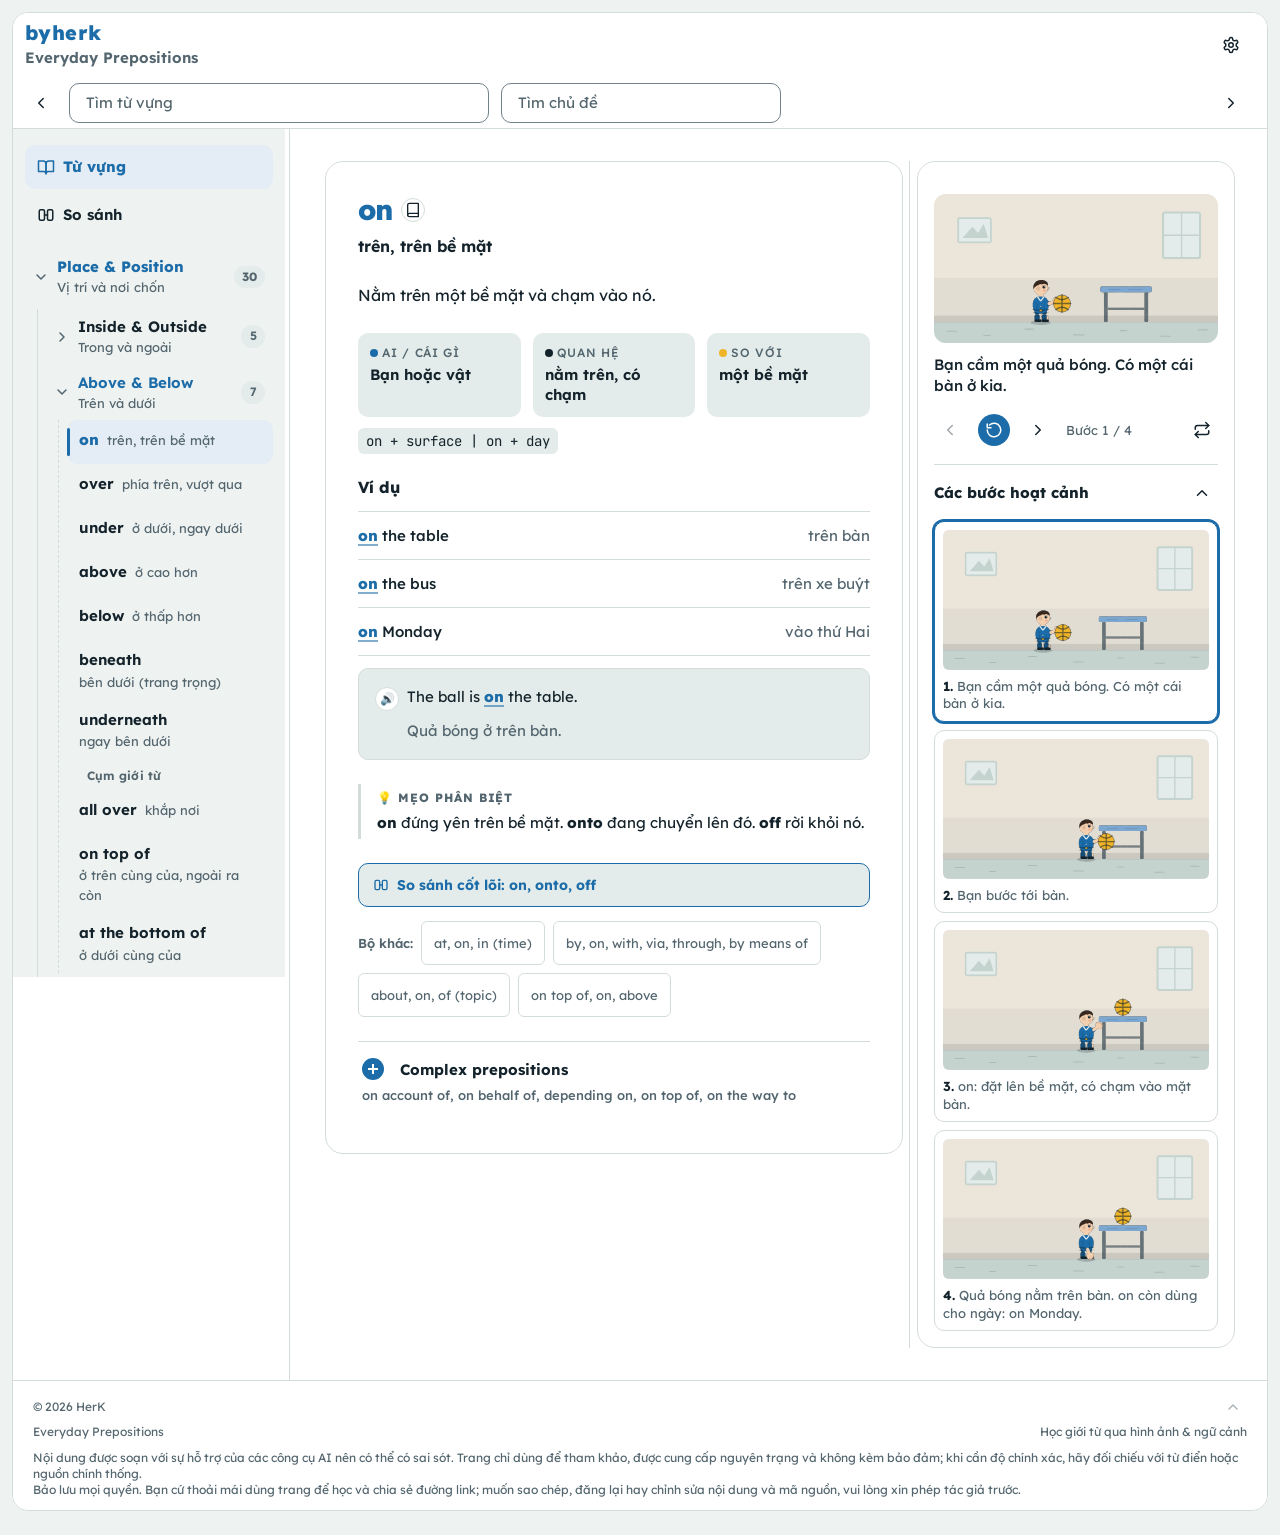
==== commit 04575324: "chore: switch all projects to all rights reserved" ====
--- a/everyday-prepositions/index.html
+++ b/everyday-prepositions/index.html
@@ -7,13 +7,13 @@
 Everyday Prepositions: interactive English learning storyboard.
 Author: HerK, 2026.
 AI assistance: made with AI tools under HerK's direction. AI-assisted content may contain errors; the page is provided as is, for reference only, without warranty.
-License: CC BY-NC-ND 4.0 (https://creativecommons.org/licenses/by-nc-nd/4.0/) for the page's content and code.
+Copyright (c) 2026 HerK. All rights reserved. See LICENSE in the repository root.
 Fonts: Lexend and JetBrains Mono, loaded from Google Fonts under the SIL Open Font License 1.1 (https://openfontlicense.org); the page falls back to system fonts if they are blocked.
 Content: 136 entries = 126 prepositions + 10 related expressions that are not prepositions (labelled), 7 large meaning groups, 14 small groups, 83 comparison sets.
 Self-contained: scenes are inline SVG drawn by the page's own code, and no other local file is loaded.
 -->
 <title>Everyday Prepositions</title>
-<meta name="description" content="Everyday Prepositions: học 126 giới từ tiếng Anh qua hoạt cảnh từng bước. Tác giả HerK, giấy phép CC BY-NC-ND 4.0.">
+<meta name="description" content="Everyday Prepositions: học 126 giới từ tiếng Anh qua hoạt cảnh từng bước. Tác giả HerK.">
 <link rel="canonical" href="https://byherk.github.io/projects/everyday-prepositions/">
 <style>:root{color-scheme:light;box-sizing:border-box;padding-top:env(safe-area-inset-top,0px);padding-bottom:env(safe-area-inset-bottom,0px)}html{scroll-padding-top:env(safe-area-inset-top,0px)}body{margin:0;padding:0;font:14px -apple-system,BlinkMacSystemFont,sans-serif;background:#fff;color:#000}img{max-width:100%}[hidden]:not([hidden=until-found i]){display:none!important}</style>
 <link rel="stylesheet" href="https://fonts.googleapis.com/css2?family=Lexend:wght@400;500;700;800&family=JetBrains+Mono:wght@500&display=swap">
@@ -1093,7 +1093,7 @@
   </div><!-- ux-content -->
   </div><!-- ux-shell -->
   <footer class="ux-footer">
-  <div class="credit-box"><div class="credit-head"><span>© 2026 HerK</span><button class="credit-toggle" type="button" aria-expanded="true" aria-controls="credit-body" aria-label="Thu gọn" title="Thu gọn"><svg viewBox="0 0 24 24" fill="none" stroke="currentColor" stroke-width="2" stroke-linecap="round" stroke-linejoin="round" aria-hidden="true"><path d="m18 15-6-6-6 6"/></svg></button></div><div id="credit-body"><div class="ux-footer-intro"><span>Everyday Prepositions</span><span>Học giới từ qua hình ảnh & ngữ cảnh</span></div><p class="ux-credit">Nội dung được soạn với sự hỗ trợ của các công cụ AI nên có thể có sai sót. Trang chỉ dùng để tham khảo, được cung cấp nguyên trạng và không kèm bảo đảm; khi cần độ chính xác, hãy đối chiếu với từ điển hoặc nguồn chính thống.<br>Nội dung và mã nguồn của trang theo giấy phép <a href="https://creativecommons.org/licenses/by-nc-nd/4.0/deed.vi" rel="noopener license">CC BY-NC-ND 4.0</a>: bạn được đọc, tham khảo và chia sẻ nguyên vẹn khi ghi tên tác giả HerK và dẫn link về trang này; không dùng cho mục đích thương mại và không phát hành bản đã chỉnh sửa.</p></div></div>
+  <div class="credit-box"><div class="credit-head"><span>© 2026 HerK</span><button class="credit-toggle" type="button" aria-expanded="true" aria-controls="credit-body" aria-label="Thu gọn" title="Thu gọn"><svg viewBox="0 0 24 24" fill="none" stroke="currentColor" stroke-width="2" stroke-linecap="round" stroke-linejoin="round" aria-hidden="true"><path d="m18 15-6-6-6 6"/></svg></button></div><div id="credit-body"><div class="ux-footer-intro"><span>Everyday Prepositions</span><span>Học giới từ qua hình ảnh & ngữ cảnh</span></div><p class="ux-credit">Nội dung được soạn với sự hỗ trợ của các công cụ AI nên có thể có sai sót. Trang chỉ dùng để tham khảo, được cung cấp nguyên trạng và không kèm bảo đảm; khi cần độ chính xác, hãy đối chiếu với từ điển hoặc nguồn chính thống.<br>Bảo lưu mọi quyền. Bạn cứ thoải mái dùng trang để học và chia sẻ đường link; muốn sao chép, đăng lại hay chỉnh sửa nội dung và mã nguồn, vui lòng xin phép tác giả trước.</p></div></div>
   </footer>
 </div>
 <script>
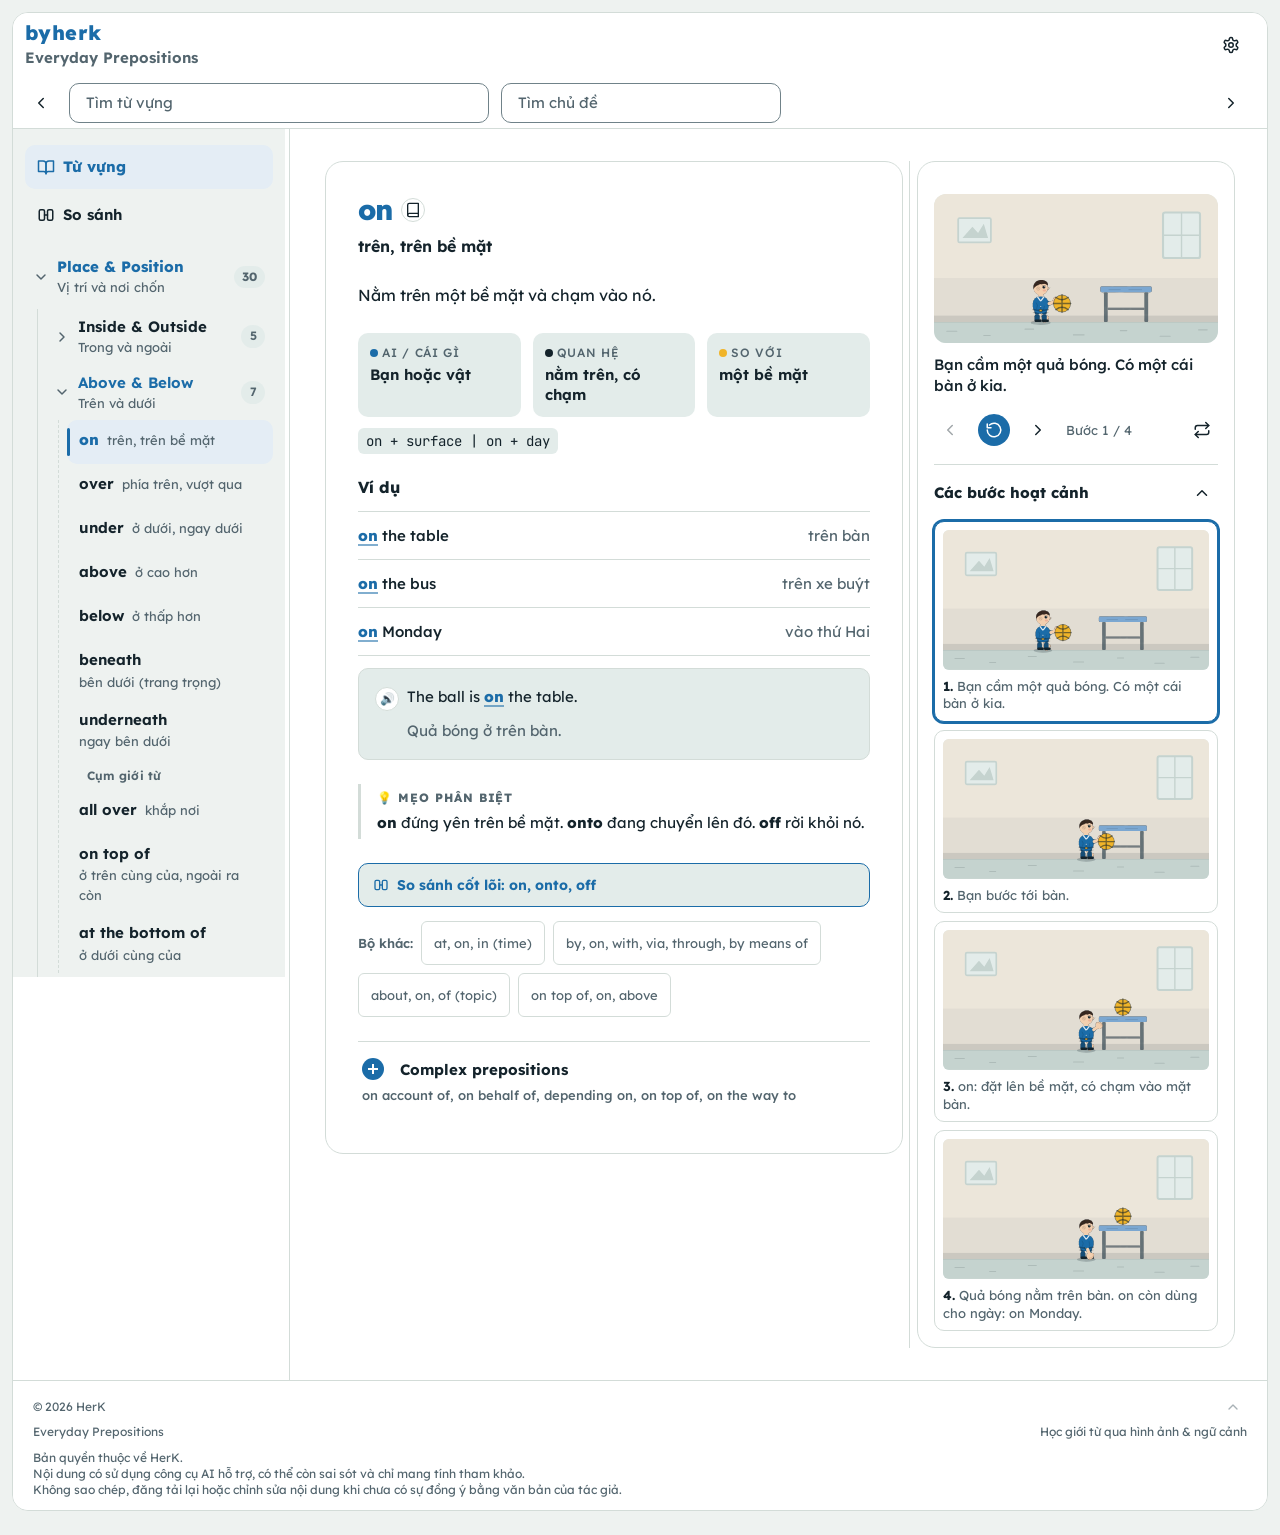
==== commit c8e8775e: "copy: rewrite footer copyright notice in a formal tone" ====
--- a/everyday-prepositions/index.html
+++ b/everyday-prepositions/index.html
@@ -1093,7 +1093,7 @@
   </div><!-- ux-content -->
   </div><!-- ux-shell -->
   <footer class="ux-footer">
-  <div class="credit-box"><div class="credit-head"><span>© 2026 HerK</span><button class="credit-toggle" type="button" aria-expanded="true" aria-controls="credit-body" aria-label="Thu gọn" title="Thu gọn"><svg viewBox="0 0 24 24" fill="none" stroke="currentColor" stroke-width="2" stroke-linecap="round" stroke-linejoin="round" aria-hidden="true"><path d="m18 15-6-6-6 6"/></svg></button></div><div id="credit-body"><div class="ux-footer-intro"><span>Everyday Prepositions</span><span>Học giới từ qua hình ảnh & ngữ cảnh</span></div><p class="ux-credit">Nội dung được soạn với sự hỗ trợ của các công cụ AI nên có thể có sai sót. Trang chỉ dùng để tham khảo, được cung cấp nguyên trạng và không kèm bảo đảm; khi cần độ chính xác, hãy đối chiếu với từ điển hoặc nguồn chính thống.<br>Bảo lưu mọi quyền. Bạn cứ thoải mái dùng trang để học và chia sẻ đường link; muốn sao chép, đăng lại hay chỉnh sửa nội dung và mã nguồn, vui lòng xin phép tác giả trước.</p></div></div>
+  <div class="credit-box"><div class="credit-head"><span>© 2026 HerK</span><button class="credit-toggle" type="button" aria-expanded="true" aria-controls="credit-body" aria-label="Thu gọn" title="Thu gọn"><svg viewBox="0 0 24 24" fill="none" stroke="currentColor" stroke-width="2" stroke-linecap="round" stroke-linejoin="round" aria-hidden="true"><path d="m18 15-6-6-6 6"/></svg></button></div><div id="credit-body"><div class="ux-footer-intro"><span>Everyday Prepositions</span><span>Học giới từ qua hình ảnh & ngữ cảnh</span></div><p class="ux-credit">Bản quyền thuộc về HerK.<br>Nội dung có sử dụng công cụ AI hỗ trợ, có thể còn sai sót và chỉ mang tính tham khảo.<br>Không sao chép, đăng tải lại hoặc chỉnh sửa nội dung khi chưa có sự đồng ý bằng văn bản của tác giả.</p></div></div>
   </footer>
 </div>
 <script>
